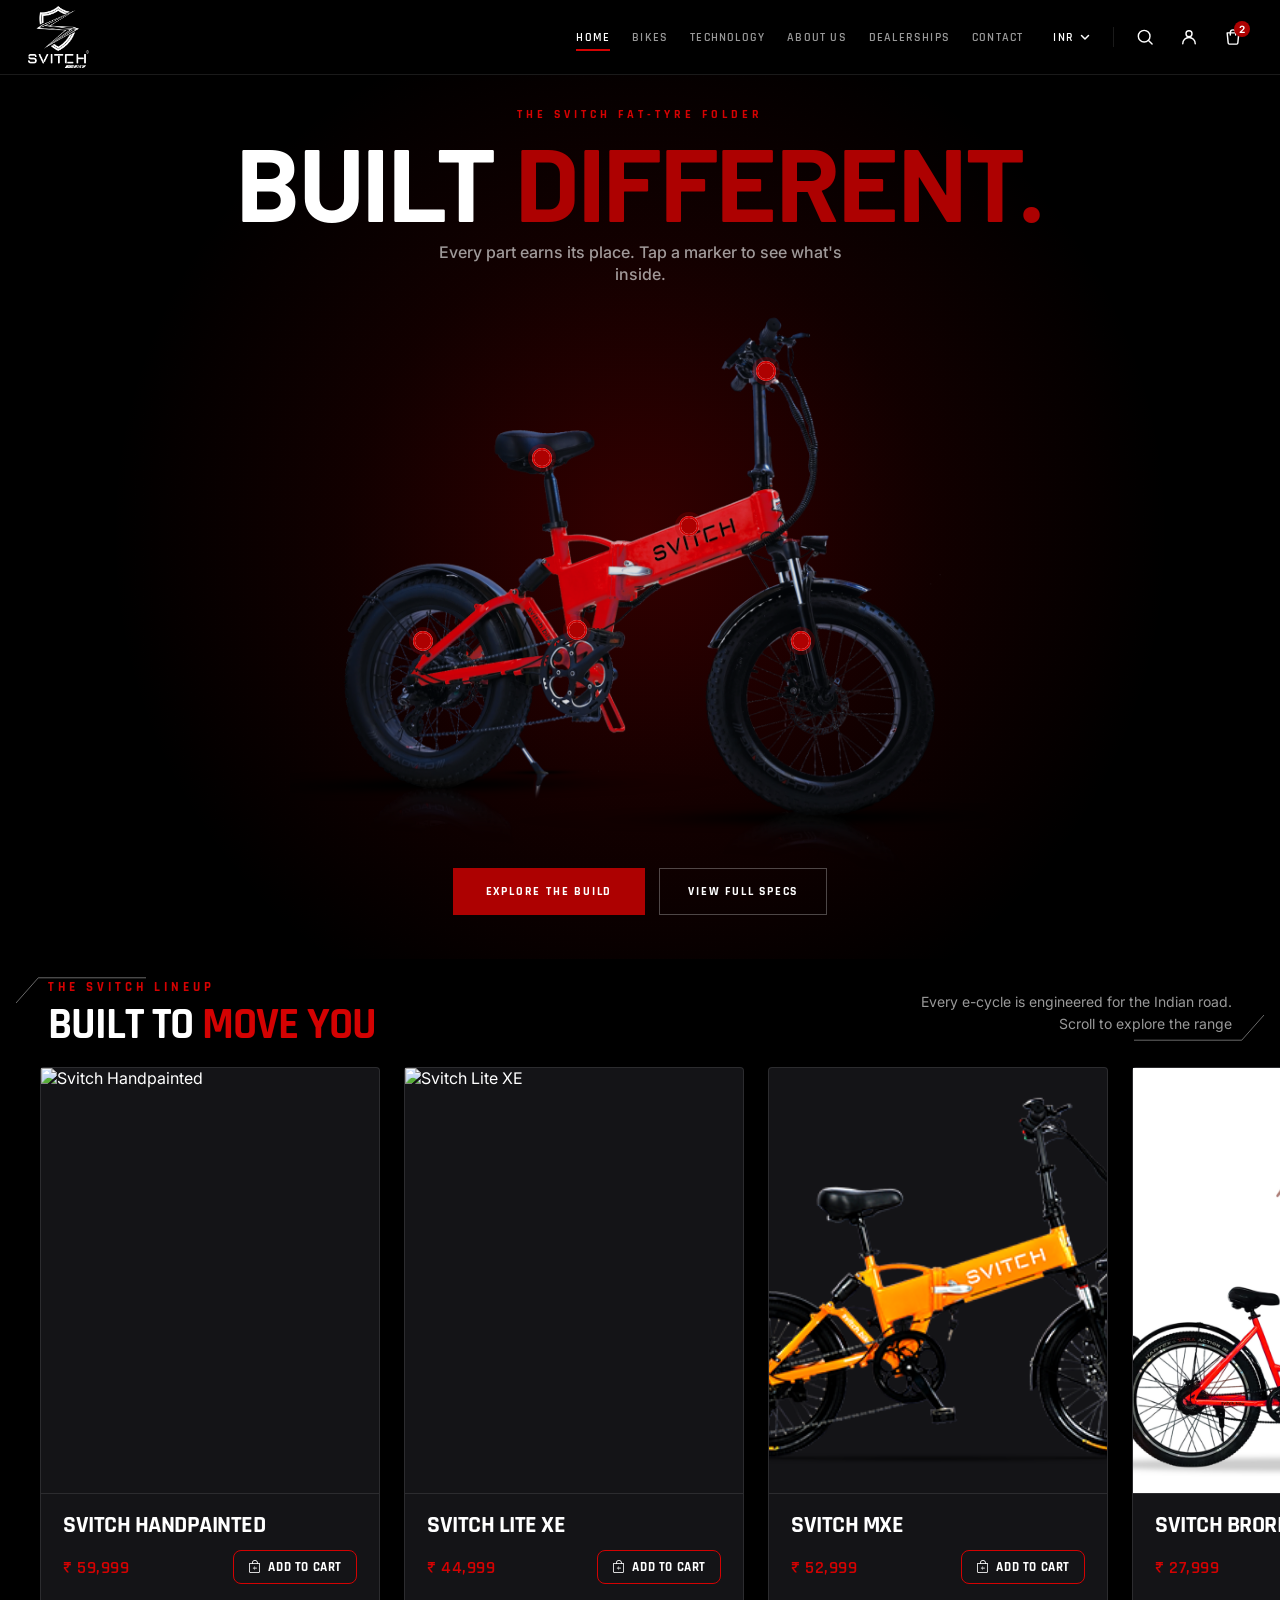
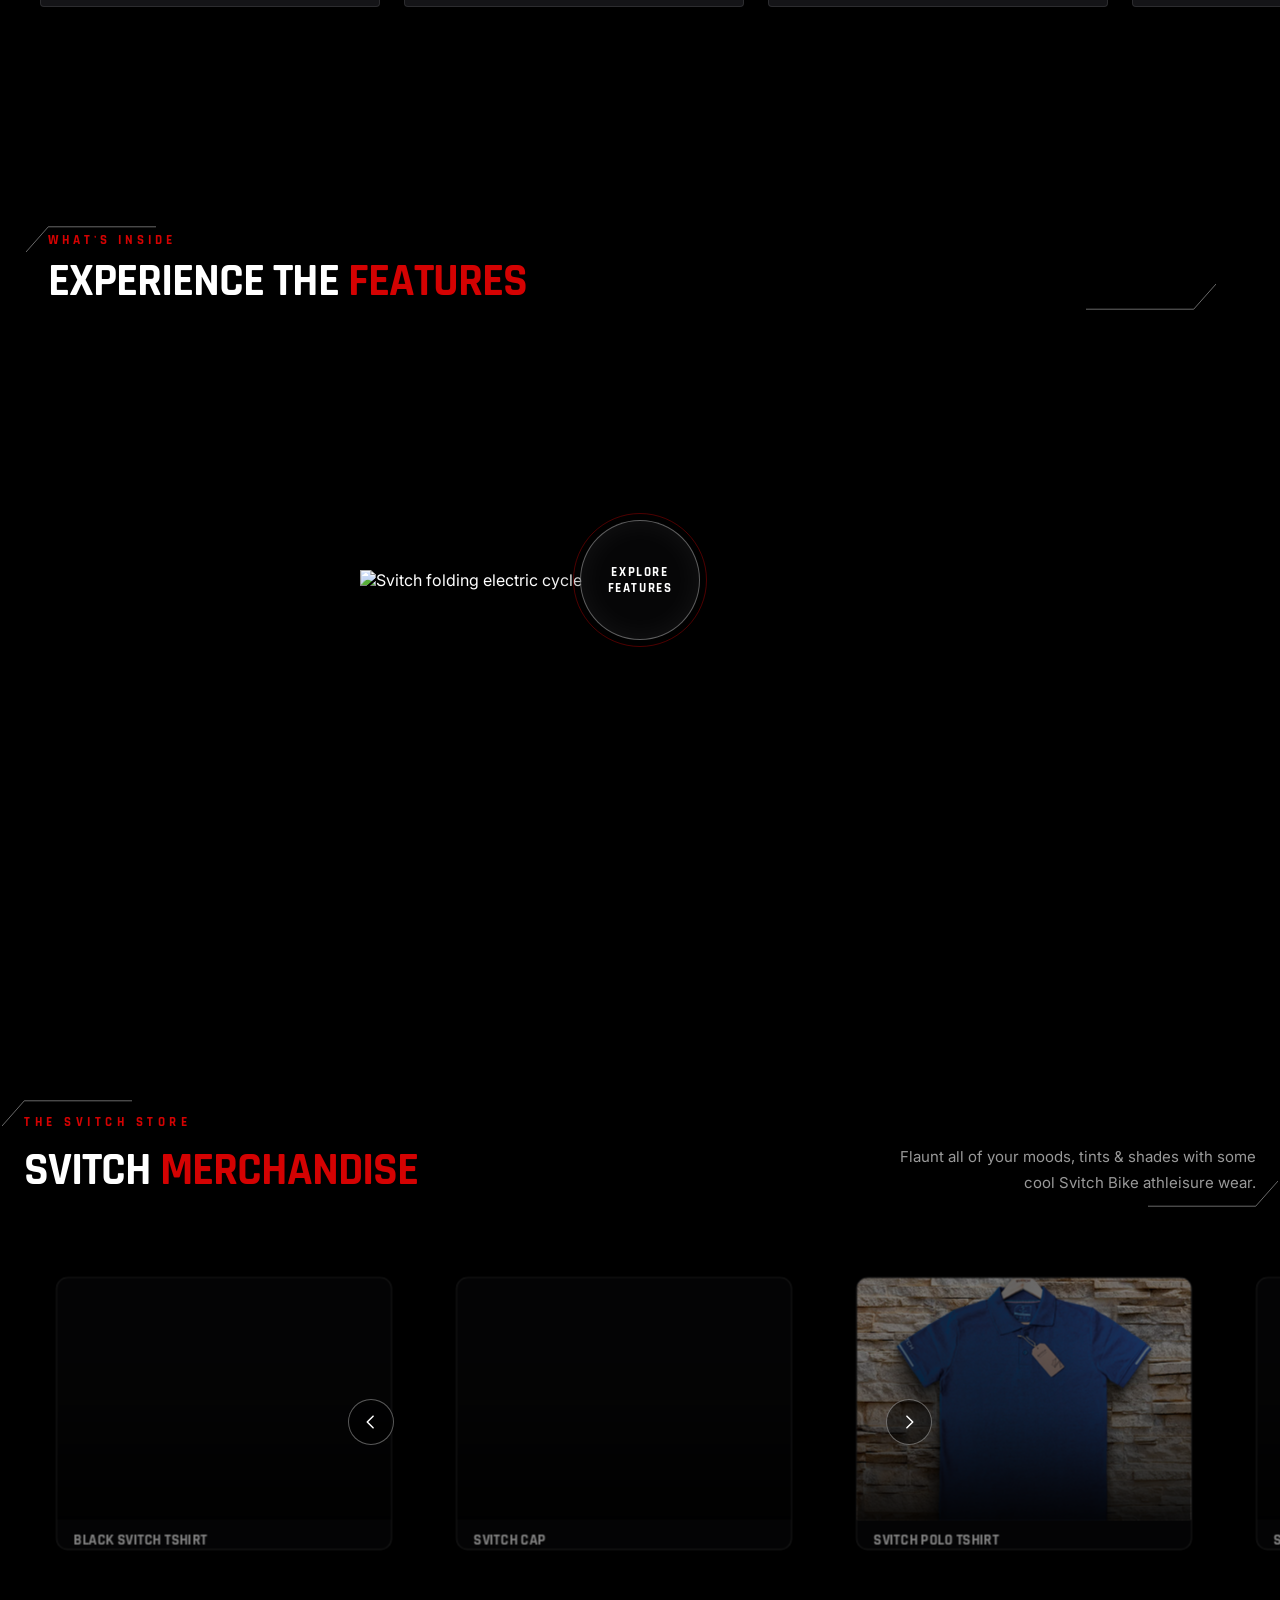
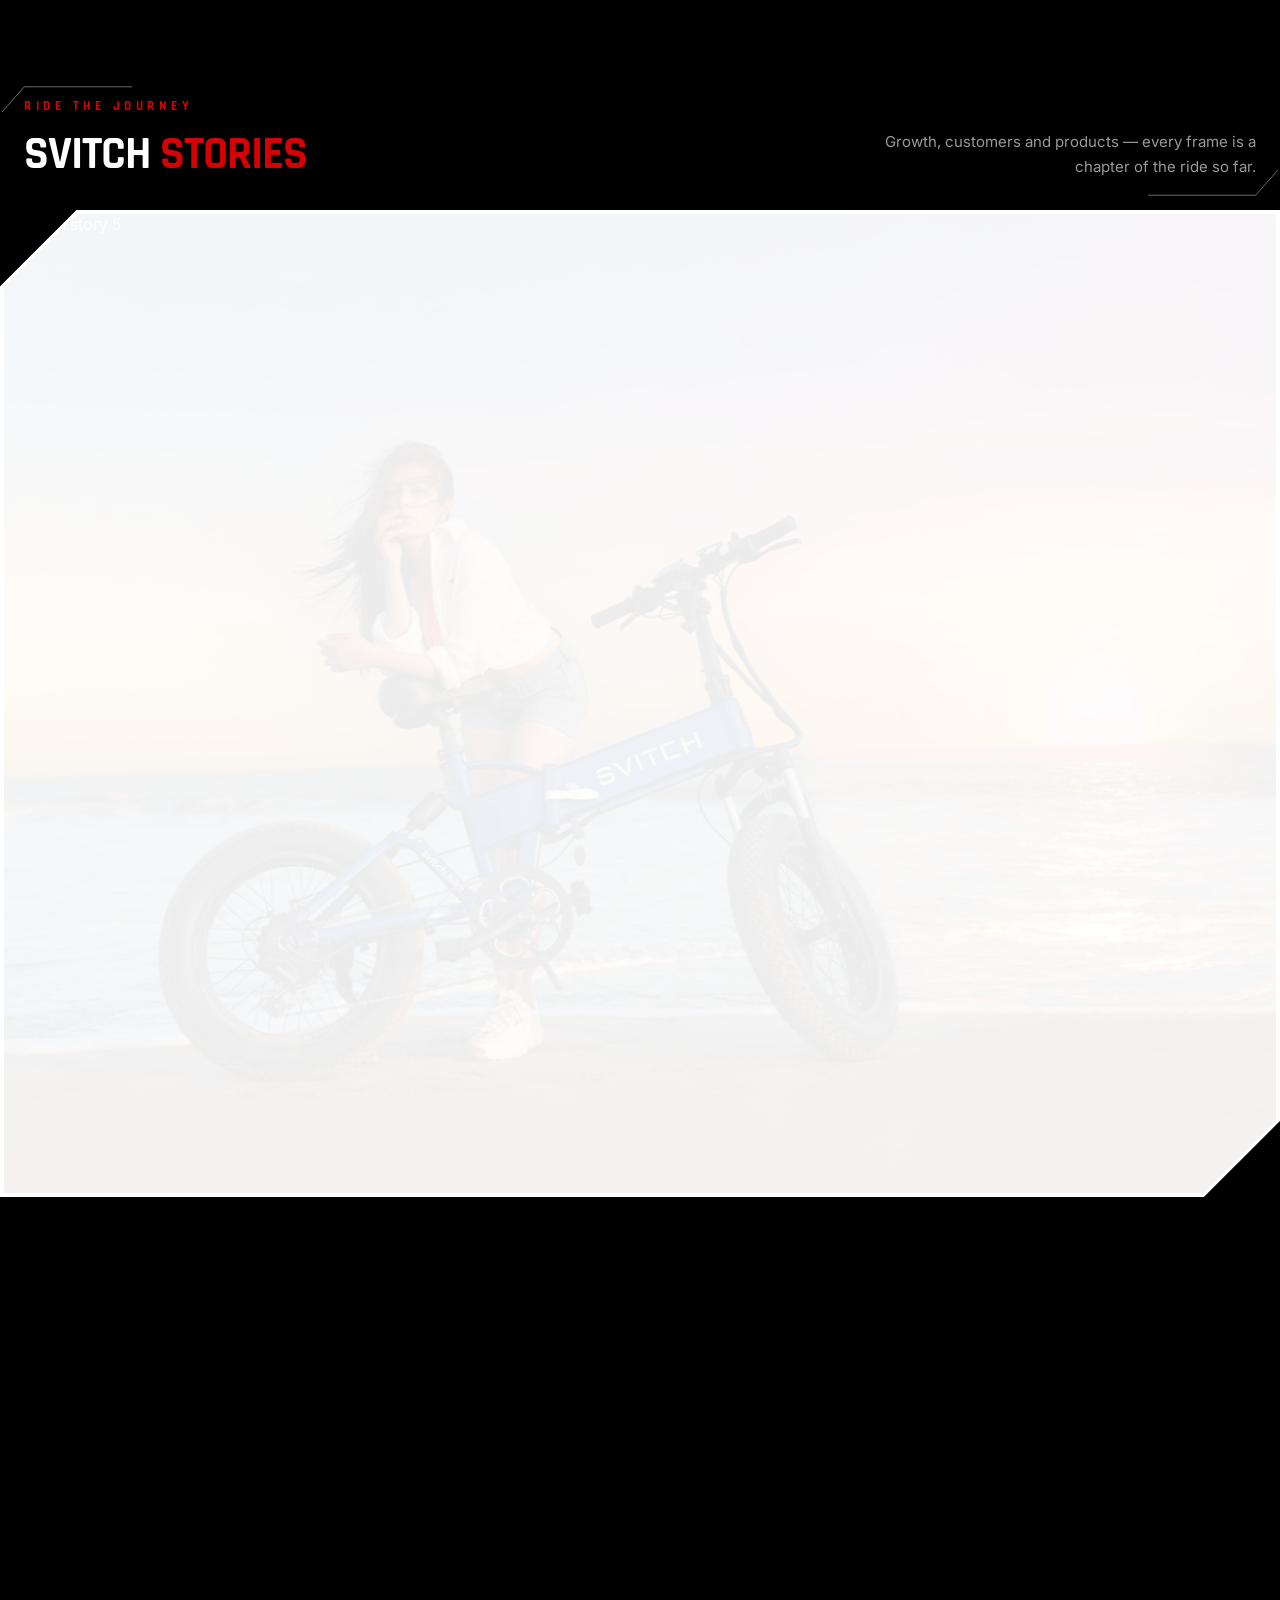
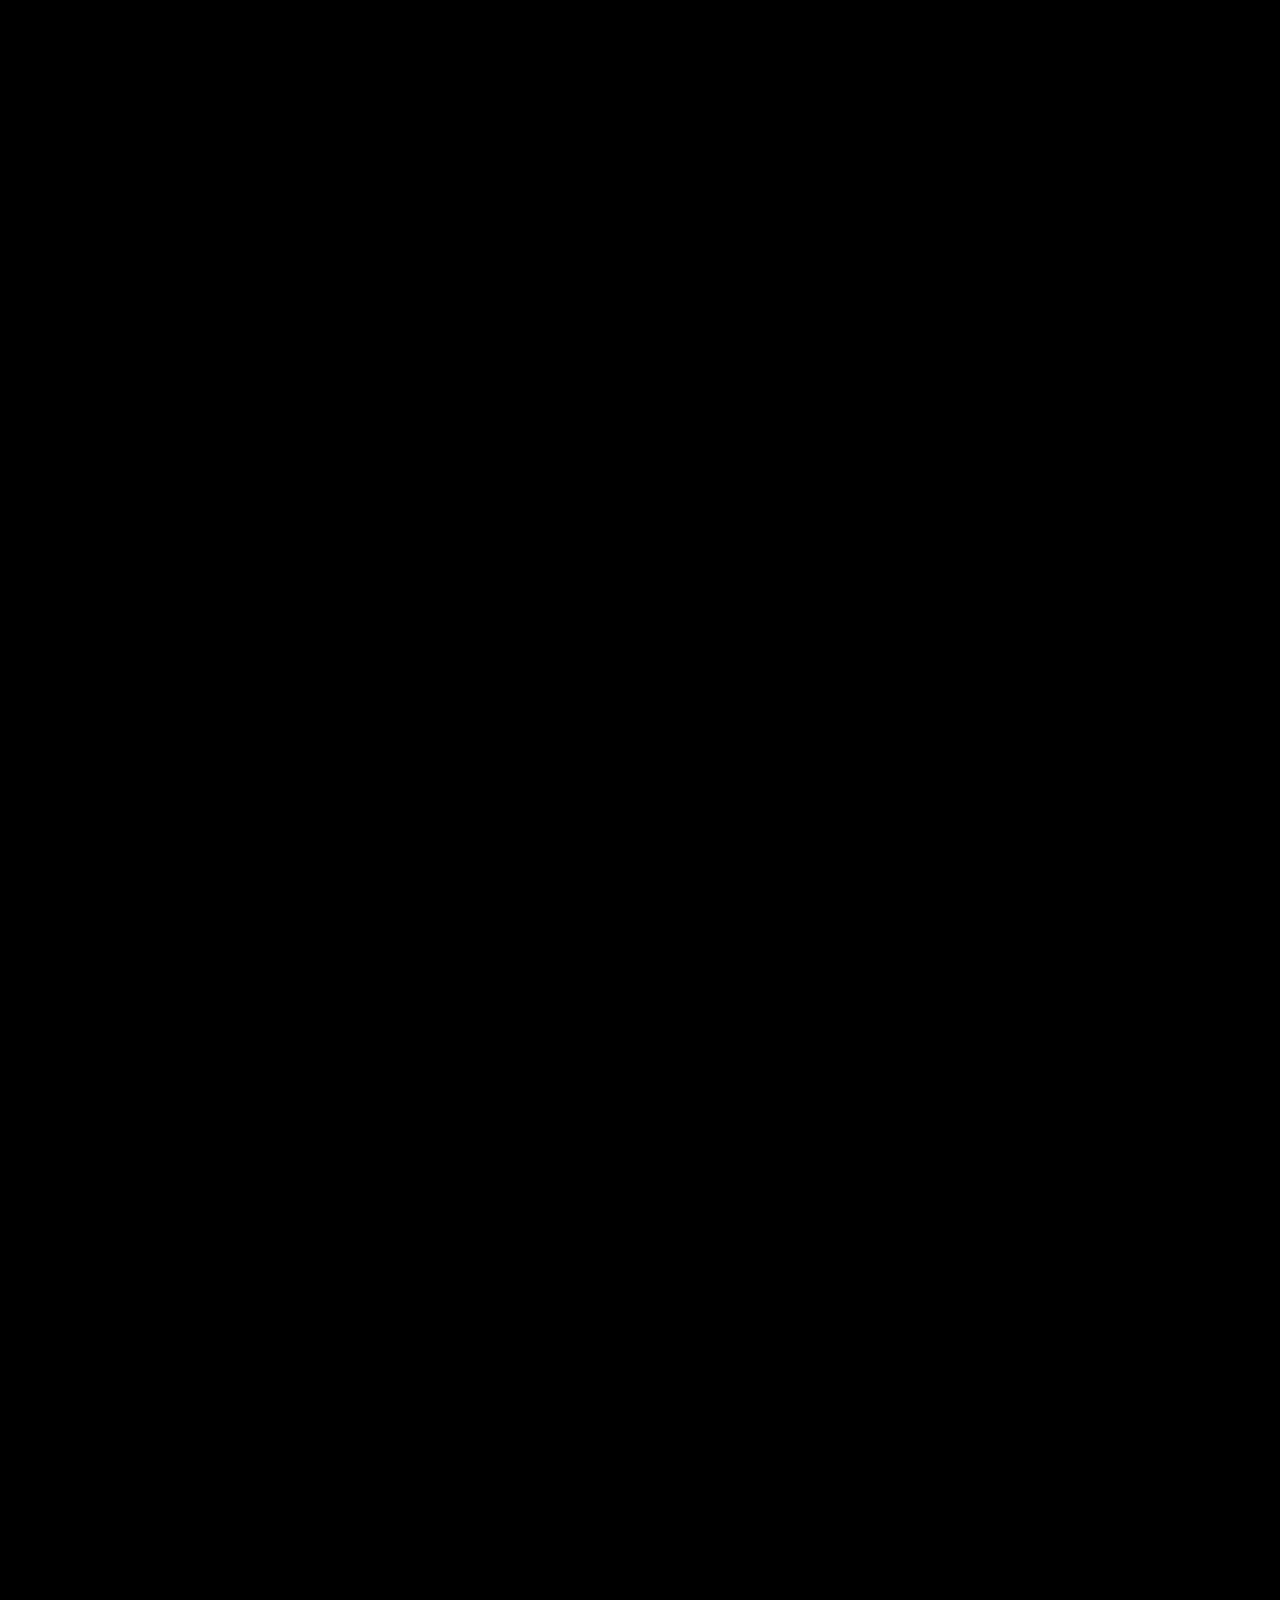
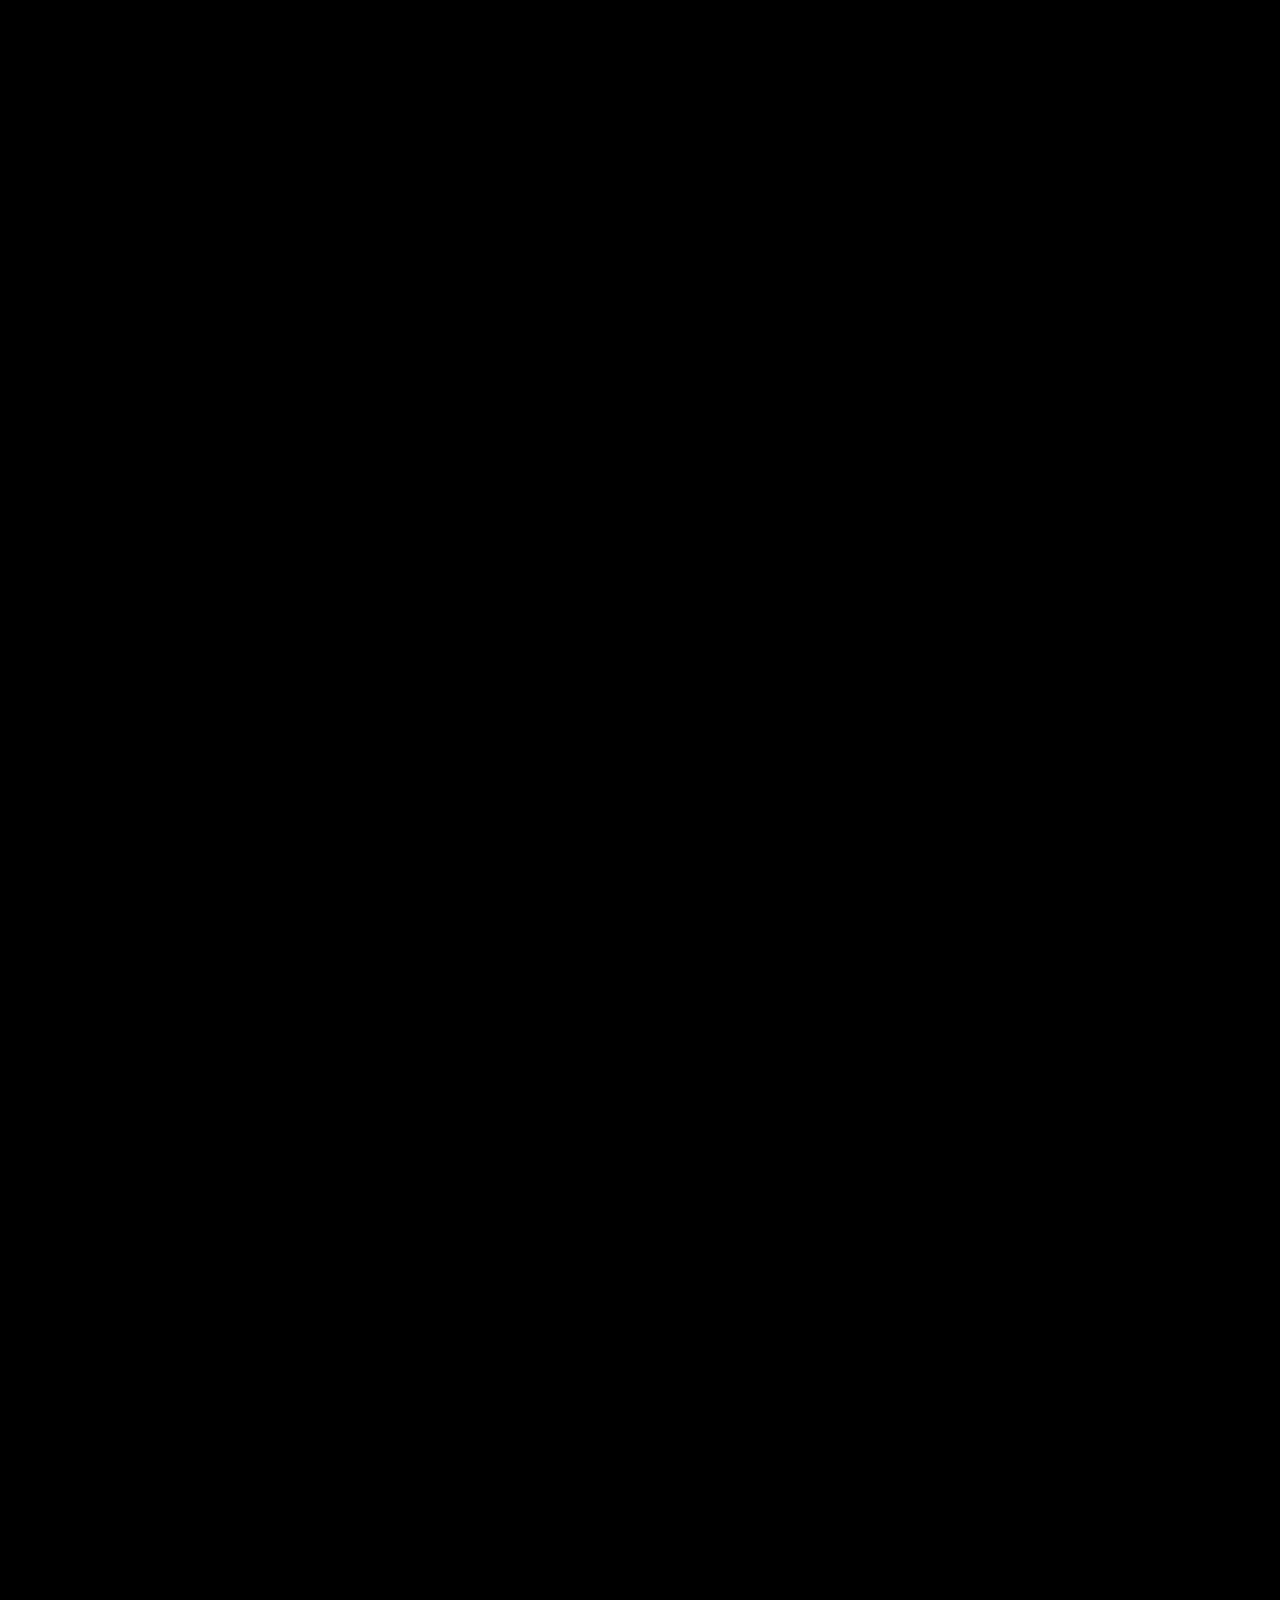
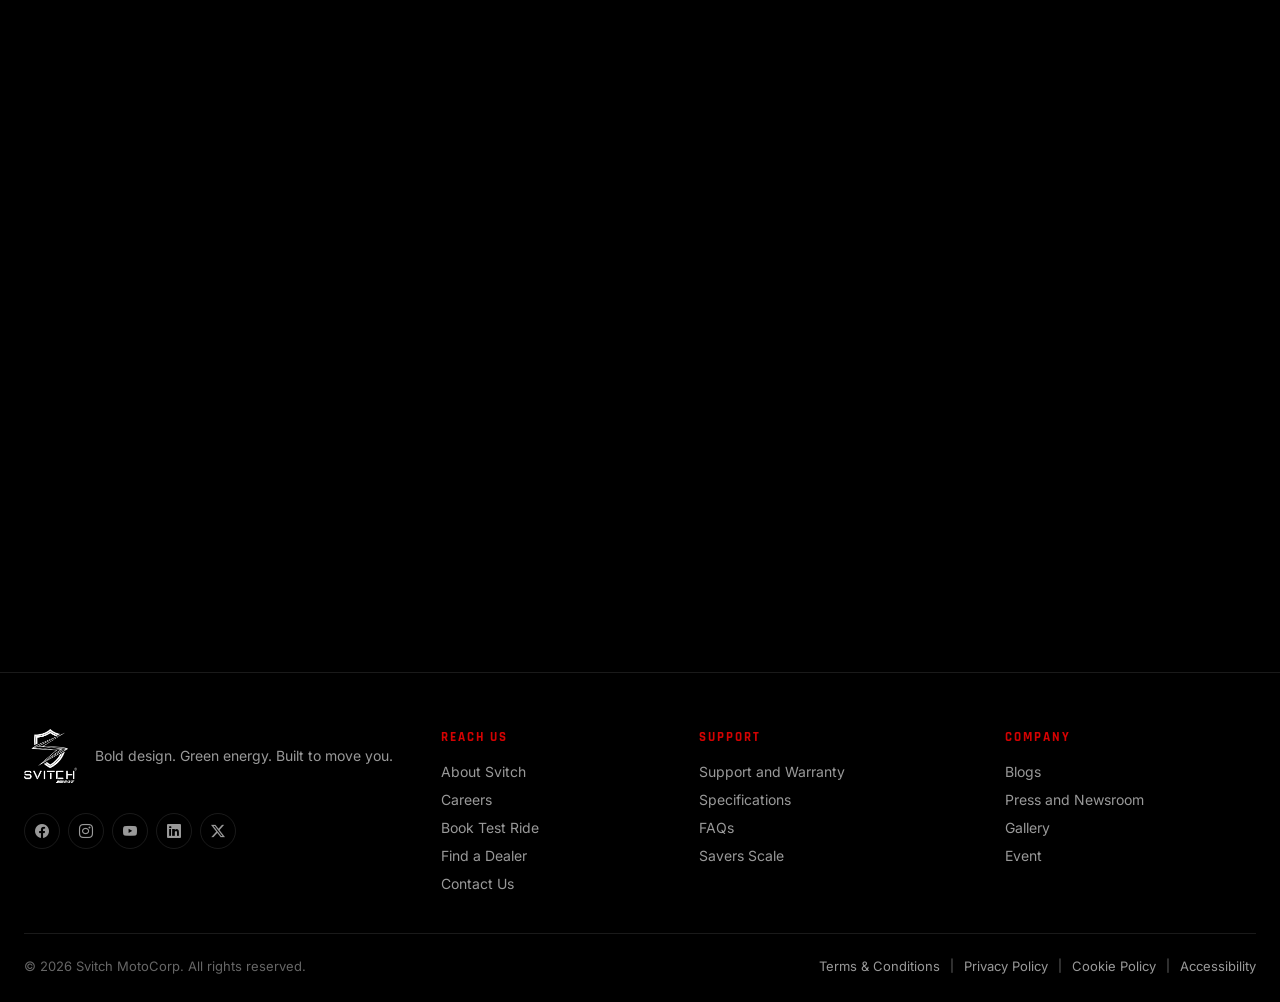
==== index.html @ 45720dd6 "first draft for svitchbike.com" ====
<!doctype html>
<html lang="en">
  <head>
    <meta charset="UTF-8" />
    <meta name="viewport" content="width=device-width, initial-scale=1.0" />
    <title>Svitch Bike — Electric Cycles Built To Move You</title>
    <meta
      name="description"
      content="Svitch electric bicycles — fat-tyre folding e-cycles engineered for the Indian road. Explore every component."
    />

    <link rel="preconnect" href="https://fonts.googleapis.com" />
    <link rel="preconnect" href="https://fonts.gstatic.com" crossorigin />
    <link
      href="https://fonts.googleapis.com/css2?family=Barlow:wght@500;600;700&family=Inter:wght@400;500;600&family=Rajdhani:wght@400;500;600;700&display=swap"
      rel="stylesheet"
    />

    <link rel="stylesheet" href="https://cdn.jsdelivr.net/npm/swiper@11/swiper-bundle.min.css" />
    <link rel="stylesheet" href="https://cdn.jsdelivr.net/npm/bootstrap-icons@1.13.1/font/bootstrap-icons.min.css" />
    <link rel="stylesheet" href="style.css" />
  </head>

  <body>
    <!-- --------- Header ---->
    <header class="site-header" id="siteHeader">
      <div class="header-inner">
        <!-- Left: Svitch logo -->
        <a href="#" class="header-logo" aria-label="Svitch Bike home">
          <img
            src="images/logos/Svitch%20Bike%20Logo%20white.png"
            alt="Svitch Bike"
            class="header-logo-img"
          />
        </a>

        <!-- Center-right: primary nav -->
        <nav class="header-nav" id="headerNav" aria-label="Primary">
          <a href="#hero" class="nav-link is-active">Home</a>
          <a href="#products" class="nav-link">Bikes</a>
          <a href="#technology" class="nav-link">Technology</a>
          <a href="#about" class="nav-link">About Us</a>
          <a href="#dealers" class="nav-link">Dealerships</a>
          <a href="#contact" class="nav-link">Contact</a>
        </nav>

        <!-- Right: utility cluster -->
        <div class="header-actions">
          <!-- Currency -->
          <div class="currency" id="currency">
            <button
              class="currency-btn"
              id="currencyBtn"
              aria-haspopup="listbox"
              aria-expanded="false"
            >
              <span id="currencyLabel">INR</span>
              <svg class="chev" viewBox="0 0 12 12" aria-hidden="true">
                <path
                  d="M2.5 4.5 6 8l3.5-3.5"
                  fill="none"
                  stroke="currentColor"
                  stroke-width="1.5"
                  stroke-linecap="round"
                  stroke-linejoin="round"
                />
              </svg>
            </button>
            <ul class="currency-menu" id="currencyMenu" role="listbox">
              <li><button role="option" data-cur="INR">INR &#8377;</button></li>
              <li><button role="option" data-cur="USD">USD $</button></li>
              <li><button role="option" data-cur="EUR">EUR &#8364;</button></li>
              <li><button role="option" data-cur="AED">AED &#1583;.&#1573;</button></li>
            </ul>
          </div>

          <span class="actions-divider" aria-hidden="true"></span>

          <!-- Search -->
          <button class="icon-btn search-btn" aria-label="Search">
            <svg viewBox="0 0 24 24" aria-hidden="true">
              <circle
                cx="11"
                cy="11"
                r="7"
                fill="none"
                stroke="currentColor"
                stroke-width="1.7"
              />
              <path
                d="m16.5 16.5 4 4"
                stroke="currentColor"
                stroke-width="1.7"
                stroke-linecap="round"
              />
            </svg>
          </button>

          <!-- Account -->
          <button class="icon-btn" aria-label="Account">
            <svg viewBox="0 0 24 24" aria-hidden="true">
              <circle
                cx="12"
                cy="8"
                r="3.6"
                fill="none"
                stroke="currentColor"
                stroke-width="1.7"
              />
              <path
                d="M4.5 20a7.5 7.5 0 0 1 15 0"
                fill="none"
                stroke="currentColor"
                stroke-width="1.7"
                stroke-linecap="round"
              />
            </svg>
          </button>

          <!-- Cart -->
          <button class="icon-btn cart-btn" aria-label="Cart, 2 items">
            <svg viewBox="0 0 24 24" aria-hidden="true">
              <path
                d="M5 7h14l-1.2 12.1a1.5 1.5 0 0 1-1.5 1.4H7.7a1.5 1.5 0 0 1-1.5-1.4z"
                fill="none"
                stroke="currentColor"
                stroke-width="1.7"
                stroke-linejoin="round"
              />
              <path
                d="M8.8 9.5V6.6a3.2 3.2 0 0 1 6.4 0v2.9"
                fill="none"
                stroke="currentColor"
                stroke-width="1.7"
                stroke-linecap="round"
              />
            </svg>
            <span class="cart-badge">2</span>
          </button>

          <!-- Hamburger -->
          <button
            class="menu-toggle"
            id="menuToggle"
            aria-label="Toggle navigation menu"
            aria-expanded="false"
            aria-controls="headerNav"
          >
            <span class="bar"></span>
            <span class="bar"></span>
            <span class="bar"></span>
          </button>
        </div>
      </div>
    </header>

    <div class="menu-backdrop" id="menuBackdrop" hidden></div>

    <!------------------ HERO —----------------->
    <section class="hero" id="hero">
      <!-- Ambient red glow behind the bike -->
      <div class="hero-glow" aria-hidden="true"></div>

      <div class="hero-head">
        <p class="hero-eyebrow">The Svitch Fat-Tyre Folder</p>
        <h1 class="hero-title">
          Built <span class="accent">Different.</span>
        </h1>
        <p class="hero-sub">
          Every part earns its place. Tap a marker to see what's inside.
        </p>
      </div>

      <!-- Stage: bike + hotspot layer share one box, so hotspot % coords
           stay welded to the bike at every screen size -->
      <div class="bike-stage" id="bikeStage">
        <img
          src="images/Red%20View.png"
          alt="Svitch electric fat-tyre folding bicycle"
          class="bike-img"
          id="bikeImg"
        />
        <!-- Hotspots are injected here from the COMPONENTS array in script.js -->
        <div class="hotspot-layer" id="hotspotLayer"></div>
      </div>

      <div class="hero-foot">
        <a href="#products" class="btn-primary btn-lg">Explore The Build</a>
        <a href="#specs" class="btn-ghost">View Full Specs</a>
      </div>
    </section>

    <!-- SECTION 2 — PRODUCTS CAROUSEL -->
    <section class="products" id="products" aria-label="Svitch product lineup">
      <div class="products-pin" id="productsPin">
        <div class="products-sticky">
        <!-- Heading — corner-frame big heading -->
        <div class="products-head heading-frame">
          <svg class="cf-mark cf-mark--tl" viewBox="0 0 140 40" preserveAspectRatio="none" aria-hidden="true">
            <polyline points="0,40 24,12 140,12" fill="none" stroke="rgba(255,255,255,0.45)" stroke-width="1" />
          </svg>
          <div class="products-head-inner">
            <div class="heading-copy">
              <p class="eyebrow">The Svitch Lineup</p>
              <h2 class="heading-title">Built To <span class="accent">Move You</span></h2>
            </div>
            <p class="heading-desc">
              Every e-cycle is engineered for the Indian road. Scroll to explore
              the range
            </p>
          </div>
          <svg class="cf-mark cf-mark--br" viewBox="0 0 140 40" preserveAspectRatio="none" aria-hidden="true">
            <polyline points="140,0 116,28 0,28" fill="none" stroke="rgba(255,255,255,0.45)" stroke-width="1" />
          </svg>
        </div>

        <div class="products-viewport">
          <div class="products-track" id="productsTrack">
            <article class="pcard">
              <div class="pcard-media">
                <img src="images/products/handpainted/Gujarat copy.png" alt="Svitch Handpainted" />
              </div>
              <div class="pcard-body">
                <h3 class="pcard-name">Svitch Handpainted</h3>
                <div class="pcard-price-row">
                  <p class="pcard-price">₹ 59,999</p>
                  <button class="add-to-cart" type="button" aria-label="Add Svitch Handpainted to cart"><i class="bi bi-bag-plus"></i> Add to Cart</button>
                </div>
              </div>
            </article>

            <article class="pcard">
              <div class="pcard-media">
                <img src="images/products/lite xe/Lite XE Blue.png" alt="Svitch Lite XE" />
              </div>
              <div class="pcard-body">
                <h3 class="pcard-name">Svitch Lite XE</h3>
                <div class="pcard-price-row">
                  <p class="pcard-price">₹ 44,999</p>
                  <button class="add-to-cart" type="button" aria-label="Add Svitch Lite XE   to cart"><i class="bi bi-bag-plus"></i> Add to Cart</button>
                </div>
              </div>
            </article>

            <article class="pcard">
              <div class="pcard-media">
                <img src="images/products/Mxe/MXE orange.png" alt="Svitch MXE" />
              </div>
              <div class="pcard-body">
                <h3 class="pcard-name">Svitch MXE</h3>
                <div class="pcard-price-row">
                  <p class="pcard-price">₹ 52,999</p>
                  <button class="add-to-cart" type="button" aria-label="Add Svitch MXE to cart"><i class="bi bi-bag-plus"></i> Add to Cart</button>
                </div>
              </div>
            </article>

            <article class="pcard">
              <div class="pcard-media">
                <img src="images/products/Brorix_07 - Red.jpg" alt="Svitch Brorix 7" />
              </div>
              <div class="pcard-body">
                <h3 class="pcard-name">Svitch Brorix 7</h3>
                <div class="pcard-price-row">
                  <p class="pcard-price">₹ 27,999</p>
                  <button class="add-to-cart" type="button" aria-label="Add Svitch Brorix 7 to cart"><i class="bi bi-bag-plus"></i> Add to Cart</button>
                </div>
              </div>
            </article>

               <article class="pcard">
              <div class="pcard-media">
                <img src="images/products/Elegon 7 main - Brown.jpg" alt="Svitch Elegon 7" />
              </div>
              <div class="pcard-body">
                <h3 class="pcard-name">Svitch Elegon 7</h3>
                <div class="pcard-price-row">
                  <p class="pcard-price">₹ 30,999</p>
                  <button class="add-to-cart" type="button" aria-label="Add Svitch Elegon 7 to cart"><i class="bi bi-bag-plus"></i> Add to Cart</button>
                </div>
              </div>
            </article>

               <article class="pcard">
              <div class="pcard-media">
                <img src="images/products/Velono 8 main - Neon Green.jpg" alt="Svitch Velona" />
              </div>
              <div class="pcard-body">
                <h3 class="pcard-name">Svitch Velona</h3>
                <div class="pcard-price-row">
                  <p class="pcard-price">₹ 29,999</p>
                  <button class="add-to-cart" type="button" aria-label="Add Svitch Velona to cart"><i class="bi bi-bag-plus"></i> Add to Cart</button>
                </div>
              </div>
            </article>

             <article class="pcard">
              <div class="pcard-media">
                <img src="images/Battery.png" alt="Svitch Power Pack" />
              </div>
              <div class="pcard-body">
                <h3 class="pcard-name">Svitch Power Pack</h3>
                <div class="pcard-price-row">
                  <p class="pcard-price">₹ 24,999</p>
                  <button class="add-to-cart" type="button" aria-label="Add Svitch Power Pack to cart"><i class="bi bi-bag-plus"></i> Add to Cart</button>
                </div>
              </div>
            </article>
             <article class="pcard">
              <div class="pcard-media">
                <img src="images/DishBreak.png" alt="Svitch Power Pack" />
              </div>
              <div class="pcard-body">
                <h3 class="pcard-name">Svitch Disk Break</h3>
                <div class="pcard-price-row">
                  <p class="pcard-price">₹ 15,000</p>
                  <button class="add-to-cart" type="button" aria-label="Add Svitch Disk Break to cart"><i class="bi bi-bag-plus"></i> Add to Cart</button>
                </div>
              </div>
            </article>
             <article class="pcard">
              <div class="pcard-media">
                <img src="images/XE + Display .png" alt="Svitch Display" />
              </div>
              <div class="pcard-body">
                <h3 class="pcard-name">Svitch Display</h3>
                <div class="pcard-price-row">
                  <p class="pcard-price">₹ 20,999</p>
                  <button class="add-to-cart" type="button" aria-label="Add Svitch Display to cart"><i class="bi bi-bag-plus"></i> Add to Cart</button>
                </div>
              </div>
            </article>
             <article class="pcard">
              <div class="pcard-media">
                <img src="images/Svitch XE Motor.png" alt="Svitch Power Pack" />
              </div>
              <div class="pcard-body">
                <h3 class="pcard-name">Svitch Motor</h3>
                <div class="pcard-price-row">
                  <p class="pcard-price">₹ 18,999</p>
                  <button class="add-to-cart" type="button" aria-label="Add Svitch Motor to cart"><i class="bi bi-bag-plus"></i> Add to Cart</button>
                </div>
              </div>
            </article>
          </div>
        </div>
      </div>
      </div>
    </section>

    <!-- SECTION 3 — FEATURES (bike + explore toggle → feature grid) -->
    <section class="features" id="technology" aria-label="Svitch advanced features">
      <div class="features-inner">
        <!-- Heading — corner-frame style, matches the products heading -->
        <div class="features-head heading-frame">
          <svg class="cf-mark cf-mark--tl" viewBox="0 0 140 40" preserveAspectRatio="none" aria-hidden="true">
            <polyline points="0,40 24,12 140,12" fill="none" stroke="rgba(255,255,255,0.45)" stroke-width="1" />
          </svg>
          <div class="heading-copy">
            <p class="eyebrow">What's Inside</p>
            <h2 class="heading-title">Experience the <span class="accent">Features</span></h2>
          </div>
          <svg class="cf-mark cf-mark--br" viewBox="0 0 140 40" preserveAspectRatio="none" aria-hidden="true">
            <polyline points="140,0 116,28 0,28" fill="none" stroke="rgba(255,255,255,0.45)" stroke-width="1" />
          </svg>
        </div>

        <!-- Stage + grid share one box: grid appears where the bike was -->
        <div class="features-body" id="featuresBody">
          <!-- Stage: centered bike + glassy explore button -->
          <div class="features-stage" id="featuresStage">
            <img
              src="images/XE%20foldable%20Cutting.png"
              alt="Svitch folding electric cycle"
              class="features-bike"
            />
            <button class="feature-toggle" id="featuresToggle" type="button" aria-expanded="false">
              <span class="ft-ring" aria-hidden="true"></span>
              <span class="ft-label">Explore Features</span>
            </button>
          </div>

          <!-- Grid: replaces the bike once explored -->
          <div class="features-grid" id="featuresGrid" aria-hidden="true">
            <article class="feature-card">
              <div class="feature-card-media"><img src="images/Suspension%20Seat.png" alt="Suspension Seat" /></div>
              <h3 class="feature-card-name">Suspension Seat</h3>
              <p class="feature-card-desc">Shock-absorbing saddle post for a smooth, cushioned ride.</p>
            </article>
            <article class="feature-card">
              <div class="feature-card-media"><img src="images/LITE%20XE%20Display.png" alt="XE Smart Display" /></div>
              <h3 class="feature-card-name">XE Smart Display</h3>
              <p class="feature-card-desc">Speed, range and assist level at a glance.</p>
            </article>
            <article class="feature-card">
              <div class="feature-card-media"><img src="images/Battery.png" alt="Lithium Battery" /></div>
              <h3 class="feature-card-name">Lithium Battery</h3>
              <p class="feature-card-desc">Removable, key-locked pack — charge it anywhere.</p>
            </article>
            <article class="feature-card">
              <div class="feature-card-media"><img src="images/Svitch%20XE%20Motor.png" alt="XE Hub Motor" /></div>
              <h3 class="feature-card-name">XE Hub Motor</h3>
              <p class="feature-card-desc">Rear hub drive delivering smooth, confident power.</p>
            </article>
            <article class="feature-card">
              <div class="feature-card-media"><img src="images/Padel%20Assist%20png.png" alt="Pedal Assist" /></div>
              <h3 class="feature-card-name">Pedal Assist</h3>
              <p class="feature-card-desc">Multi-level cadence sensing tuned to your ride.</p>
            </article>
            <article class="feature-card">
              <div class="feature-card-media"><img src="images/DishBreak.png" alt="Disc Brakes" /></div>
              <h3 class="feature-card-name">Disc Brakes</h3>
              <p class="feature-card-desc">Dual-disc braking for reliable stopping power.</p>
            </article>
            <button class="features-close" id="featuresClose" type="button">← Back to the bike</button>
          </div>
        </div>
      </div>
    </section>

    <!-- SECTION 4 — SVITCH MERCHANDISE --->
    <section class="merch" id="merch" aria-label="Svitch merchandise">
      <div class="container">
        <!-- Heading — corner-frame, title left + desc right (matches Section 2) -->
        <div class="merch-head heading-frame">
          <svg class="cf-mark cf-mark--tl" viewBox="0 0 140 40" preserveAspectRatio="none" aria-hidden="true">
            <polyline points="0,40 24,12 140,12" fill="none" stroke="rgba(255,255,255,0.45)" stroke-width="1" />
          </svg>
          <div class="merch-head-inner">
            <div class="heading-copy">
              <p class="eyebrow">The Svitch Store</p>
              <h2 class="heading-title">Svitch <span class="accent">Merchandise</span></h2>
            </div>
            <p class="heading-desc">
              Flaunt all of your moods, tints &amp; shades with some cool
              Svitch Bike athleisure wear.
            </p>
          </div>
          <svg class="cf-mark cf-mark--br" viewBox="0 0 140 40" preserveAspectRatio="none" aria-hidden="true">
            <polyline points="140,0 116,28 0,28" fill="none" stroke="rgba(255,255,255,0.45)" stroke-width="1" />
          </svg>
        </div>
        <div class="merch-carousel-wrap">
          <div class="swiper merch-swiper" id="merchCarousel">
            <div class="swiper-wrapper">
              <div class="swiper-slide merch-card" data-name="Svitch TShirt Tee" data-price="₹ 1,299">
                <div class="merch-card-media" style="background-image:url('images/Merchendies/Black\ T-shirt\ 01.jpg')"></div>
                <div class="merch-card-titlebar">
                  <h3 class="merch-card-name">Black Svitch TShirt</h3>
                </div>
                <div class="merch-card-below">
                  <p class="merch-card-price">₹ 1,299</p>
                  <button class="add-to-cart" type="button" aria-label="Add Svitch TShirt to cart"><i class="bi bi-bag-plus"></i> Add to Cart</button>
                </div>
              </div>
              <div class="swiper-slide merch-card" data-name="Svitch Cap" data-price="₹ 799">
                <div class="merch-card-media" style="background-image:url('images/Merchendies/svitch\ caps.jpg')"></div>
                <div class="merch-card-titlebar">
                  <h3 class="merch-card-name">Svitch Cap</h3>
                </div>
                <div class="merch-card-below">
                  <p class="merch-card-price">₹ 799</p>
                  <button class="add-to-cart" type="button" aria-label="Add Svitch Cap to cart"><i class="bi bi-bag-plus"></i> Add to Cart</button>
                </div>
              </div>
              <div class="swiper-slide merch-card" data-name="Svitch Polo TShirt" data-price="₹ 2,499">
                <div class="merch-card-media" style="background-image:url('images/Merchendies/Blue\ polo.jpg')"></div>
                <div class="merch-card-titlebar">
                  <h3 class="merch-card-name">Svitch Polo TShirt</h3>
                </div>
                <div class="merch-card-below">
                  <p class="merch-card-price">₹ 1,299</p>
                  <button class="add-to-cart" type="button" aria-label="Add Svitch Polo TShirt to cart"><i class="bi bi-bag-plus"></i> Add to Cart</button>
                </div>
              </div>
              <div class="swiper-slide merch-card" data-name="Svitch Tank" data-price="₹ 599">
                <div class="merch-card-media" style="background-image:url('images/Merchendies/Girl\ Tank.jpg')"></div>
                <div class="merch-card-titlebar">
                  <h3 class="merch-card-name">Svitch Tank for Girls</h3>
                </div>
                <div class="merch-card-below">
                  <p class="merch-card-price">₹ 899</p>
                  <button class="add-to-cart" type="button" aria-label="Add Svitch Tank to cart"><i class="bi bi-bag-plus"></i> Add to Cart</button>
                </div>
              </div>
              <div class="swiper-slide merch-card" data-name="Svitch Hoodie" data-price="₹ 3,499">
                <div class="merch-card-media" style="background-image:url('images/Merchendies/Girls\ Hoodie\ 01.jpg')"></div>
                <div class="merch-card-titlebar">
                  <h3 class="merch-card-name">Svitch Hoodie for Girls</h3>
                </div>
                <div class="merch-card-below">
                  <p class="merch-card-price">₹ 1,199</p>
                  <button class="add-to-cart" type="button" aria-label="Add Svitch Hoodie to cart"><i class="bi bi-bag-plus"></i> Add to Cart</button>
                </div>
              </div>
              <div class="swiper-slide merch-card" data-name="Svitch Crew" data-price="₹ 1,899">
                <div class="merch-card-media" style="background-image:url('images/Merchendies/svitch\ tshirts.JPG')"></div>
                <div class="merch-card-titlebar">
                  <h3 class="merch-card-name">Svitch Tshirts</h3>
                </div>
                <div class="merch-card-below">
                  <p class="merch-card-price">₹ 1,899</p>
                  <button class="add-to-cart" type="button" aria-label="Add Svitch Crew to cart"><i class="bi bi-bag-plus"></i> Add to Cart</button>
                </div>
              </div>
            </div>
          </div>
          <button class="merch-arrow merch-prev" type="button" aria-label="Previous">
            <svg viewBox="0 0 24 24" aria-hidden="true"><path d="m14.5 5-7 7 7 7" fill="none" stroke="currentColor" stroke-width="1.8" stroke-linecap="round" stroke-linejoin="round"/></svg>
          </button>
          <button class="merch-arrow merch-next" type="button" aria-label="Next">
            <svg viewBox="0 0 24 24" aria-hidden="true"><path d="m9.5 5 7 7-7 7" fill="none" stroke="currentColor" stroke-width="1.8" stroke-linecap="round" stroke-linejoin="round"/></svg>
          </button>
        </div>
      </div>
    </section>

    <!-- SECTION 5 — SVITCH STORIES -->
    <section class="stories" id="stories" aria-label="Svitch stories gallery">
      <div class="stories-scroll" id="storiesScroll">
        <div class="stories-sticky">
          <div class="container">
            <div class="stories-head heading-frame">
              <svg class="cf-mark cf-mark--tl" viewBox="0 0 140 40" preserveAspectRatio="none" aria-hidden="true">
                <polyline points="0,40 24,12 140,12" fill="none" stroke="rgba(255,255,255,0.45)" stroke-width="1" />
              </svg>
              <div class="stories-head-inner">
                <div class="heading-copy">
                  <p class="eyebrow">Ride The Journey</p>
                  <h2 class="heading-title">Svitch <span class="accent">Stories</span></h2>
                </div>
                <p class="heading-desc">
                  Growth, customers and products — every frame is a chapter of the
                  ride so far.
                </p>
              </div>
              <svg class="cf-mark cf-mark--br" viewBox="0 0 140 40" preserveAspectRatio="none" aria-hidden="true">
                <polyline points="140,0 116,28 0,28" fill="none" stroke="rgba(255,255,255,0.45)" stroke-width="1" />
              </svg>
            </div>
          </div>
          <div class="stories-viewport">
            <div class="stories-card"><img src="./images/Stories/slide.jpg" alt="Svitch story 1" loading="lazy" /></div>
            <div class="stories-card"><img src="./images/Stories/slide1.jpg" alt="Svitch story 2" loading="lazy" /></div>
            <div class="stories-card"><img src="./images/Stories/slide2.jpeg" alt="Svitch story 3" loading="lazy" /></div>
            <div class="stories-card"><img src="./images/Stories/slide3.jpg" alt="Svitch story 4" loading="lazy" /></div>
            <div class="stories-card"><img src="./images/Stories/slide4.jpg" alt="Svitch story 5" loading="lazy" /></div>
            <!-- <div class="stories-card"><img src="./images/Stories/slide.jpg" alt="Svitch story 6" loading="lazy" /></div>
            <div class="stories-card"><img src="./images/Stories/slide.jpg" alt="Svitch story 7" loading="lazy" /></div>
            <div class="stories-card"><img src="./images/Stories/slide.jpg" alt="Svitch story 8" loading="lazy" /></div>
            <div class="stories-card"><img src="./images/Stories/slide.jpg" alt="Svitch story 9" loading="lazy" /></div>
            <div class="stories-card"><img src="./images/Stories/slide.jpg" alt="Svitch story 10" loading="lazy" /></div> -->
          </div>
        </div>
      </div>
    </section>

    <!-- FOOTER ---->
    <footer id="footer">
      <div class="container">
        <div class="footer-top">
          <div class="footer-brand">
            <div class="footer-brand-row">
              <a href="#hero" class="footer-logo-link"
                ><img
                  src="images/logos/Svitch%20Bike%20Logo%20white.png"
                  alt="Svitch Bike"
              /></a>
              <p class="footer-desc">
                Bold design. Green energy. Built to move you.
              </p>
            </div>
            <div class="footer-social">
              <a
                target="_blank"
                href="https://www.facebook.com/svitch.bike/"
                class="social-btn"
                aria-label="Facebook"
                ><i class="bi bi-facebook"></i
              ></a>
              <a
                target="_blank"
                href="https://www.instagram.com/svitch.bike/?hl=en"
                class="social-btn"
                aria-label="Instagram"
                ><i class="bi bi-instagram"></i
              ></a>
              <a
                target="_blank"
                href="https://www.youtube.com/@SVITCHBIKE"
                class="social-btn"
                aria-label="YouTube"
                ><i class="bi bi-youtube"></i
              ></a>
              <a
                target="_blank"
                href="https://www.linkedin.com/company/svitch-bike/"
                class="social-btn"
                aria-label="LinkedIn"
                ><i class="bi bi-linkedin"></i
              ></a>
              <a
                target="_blank"
                href="https://twitter.com/Svitchbikes"
                class="social-btn"
                aria-label="Twitter / X"
                ><i class="bi bi-twitter-x"></i
              ></a>
            </div>
          </div>

          <div class="footer-col">
            <h4 class="footer-col-title">Reach Us</h4>
            <ul class="footer-links">
              <li>
                <a href="https://csr762.com/company/about">About Svitch</a>
              </li>
              <li><a href="https://csr762.com/careers">Careers</a></li>
              <li>
                <a href="https://csr762.com/offers/book-test-ride"
                  >Book Test Ride</a
                >
              </li>
              <li>
                <a href="https://csr762.com/support/dealers">Find a Dealer</a>
              </li>
              <li>
                <a href="https://csr762.com/company/contact">Contact Us</a>
              </li>
            </ul>
          </div>

          <div class="footer-col">
            <h4 class="footer-col-title">Support</h4>
            <ul class="footer-links">
              <li>
                <a href="https://csr762.com/support/warranty"
                  >Support and Warranty</a
                >
              </li>
              <li>
                <a href="https://csr762.com/support/specifications"
                  >Specifications</a
                >
              </li>
              <li><a href="https://csr762.com/company/faq">FAQs</a></li>
              <li>
                <a href="https://csr762.com/support/savers-scale"
                  >Savers Scale</a
                >
              </li>
            </ul>
          </div>

          <div class="footer-col">
            <h4 class="footer-col-title">Company</h4>
            <ul class="footer-links">
              <li><a href="https://csr762.com/blog">Blogs</a></li>
              <li><a href="https://csr762.com/press">Press and Newsroom</a></li>
              <li><a href="https://csr762.com/company/gallery">Gallery</a></li>
              <li><a href="https://csr762.com/company/events">Event</a></li>
            </ul>
          </div>
        </div>

        <div class="footer-bottom">
          <span class="footer-copy" data-footer-year
            >&copy; 2026 Svitch MotoCorp. All rights reserved.</span
          >
          <div class="footer-legal">
            <a href="#">Terms &amp; Conditions</a>
            <span class="footer-legal-dot">|</span>
            <a href="#">Privacy Policy</a>
            <span class="footer-legal-dot">|</span>
            <a href="#">Cookie Policy</a>
            <span class="footer-legal-dot">|</span>
            <a href="#">Accessibility</a>
          </div>
        </div>
      </div>

      <button
        class="footer-to-top"
        type="button"
        aria-label="Back to top"
        data-scroll-top
      >
        <i class="bi bi-arrow-up"></i>
      </button>
    </footer>

    <!-- Merch zoom lightbox -->
    <div class="merch-zoom" id="merchZoom" aria-hidden="true">
      <button class="merch-zoom-close" id="merchZoomClose" type="button" aria-label="Close">×</button>
      <figure class="merch-zoom-figure">
        <img id="merchZoomImg" src="" alt="" />
        <figcaption>
          <h3 id="merchZoomName"></h3>
          <p id="merchZoomPrice"></p>
        </figcaption>
      </figure>
    </div>

    <script src="https://cdn.jsdelivr.net/npm/swiper@11/swiper-bundle.min.js"></script>
    <script src="https://cdnjs.cloudflare.com/ajax/libs/gsap/3.12.7/gsap.min.js"></script>
    <script src="https://cdnjs.cloudflare.com/ajax/libs/gsap/3.12.7/ScrollTrigger.min.js"></script>
    <script src="script.js"></script>
  </body>
</html>


<!-- Starting from top
- In Navbar/header i want Logo  -->
---- style.css ----
/* ============================================= */
/* SVITCH BIKE — NEW IDEAS                       */
/* Theme: black monolith bg / white text / red   */
/* accent. Fonts: Barlow (h1/display), Rajdhani  */
/* (h2 + labels), Inter (body).                  */
/* ============================================= */

:root {
    /* Brand */
    --red: #AD0101;
    --red-lit: #d40202;      /* hover / glow — AD0101 is dark, it needs a lift */
    --black: #000;
    --white: #fff;

    /* Dark-theme surfaces — layered greys, not pure black everywhere,
       so panels and cards separate from the page */
    --surface: #0b0b0d;
    --surface-2: #141417;
    --line: rgba(255, 255, 255, 0.1);
    --text-soft: rgba(255, 255, 255, 0.6);
    --text-dim: rgba(255, 255, 255, 0.4);

    /* Fonts — h1=Barlow, h2=Rajdhani, body=Inter */
    --font-display: "Barlow", "Century Gothic", Verdana, Arial, sans-serif;
    --font-heading: "Rajdhani", "Barlow", "Century Gothic", sans-serif;
    --font-body: "Inter", -apple-system, "Segoe UI", Arial, sans-serif;
    --font-label: "Rajdhani", "Century Gothic", "Barlow", sans-serif;

    /* Metrics */
    --announce-h: 34px;
    --header-h: 74px;
    --header-h-compact: 60px;
    --header-h-mobile: 58px;

    /* Shared vertical padding top AND bottom of every content section */
    --section-gap: 72px;

    --ease: cubic-bezier(0.22, 1, 0.36, 1);
}
@media (max-width: 767px) {
    :root { --section-gap: 44px; }
}

*,
*::before,
*::after {
    margin: 0;
    padding: 0;
    box-sizing: border-box;
}

html {
    scroll-behavior: smooth;
    scroll-padding-top: calc(var(--header-h) + 12px);
}

body {
    font-family: 'Rajdhani', sans-serif;
    color: var(--white);
    background: var(--black);
    -webkit-font-smoothing: antialiased;
    -moz-osx-font-smoothing: grayscale;
}

a { text-decoration: none; color: inherit; cursor: pointer; }
img { display: block; max-width: 100%; }
button { font-family: inherit; background: none; border: none; cursor: pointer; color: inherit; }

:focus-visible {
    outline: 2px solid var(--red-lit);
    outline-offset: 3px;
}

/* ============================================= */
/* ANNOUNCEMENT STRIP                            */
/* ============================================= */
.announce {
    display: flex;
    align-items: center;
    justify-content: center;
    height: var(--announce-h);
    background: var(--red);
    padding: 0 16px;
    overflow: hidden;
}

.announce-text {
    display: flex;
    align-items: center;
    gap: 14px;
    color: var(--white);
    font-size: 12px;
    font-weight: 600;
    letter-spacing: 1.4px;
    text-transform: uppercase;
    white-space: nowrap;
}

.announce-dot {
    width: 4px;
    height: 4px;
    border-radius: 50%;
    background: rgba(255, 255, 255, 0.55);
    flex-shrink: 0;
}

/* ============================================= */
/* HEADER                                        */
/* ============================================= */
.site-header {
    position: sticky;
    top: 0;
    z-index: 1000;
    width: 100%;
    background: var(--black);
    border-bottom: 1px solid var(--line);
    transition: background 0.35s var(--ease), backdrop-filter 0.35s var(--ease);
}

/* Once scrolled, the bar goes translucent + blurs whatever passes beneath.
   Reads as glass over the black page rather than a flat slab. */
.site-header.is-scrolled {
    background: rgba(8, 8, 10, 0.82);
    backdrop-filter: blur(14px) saturate(140%);
    -webkit-backdrop-filter: blur(14px) saturate(140%);
}

.header-inner {
    position: relative;
    display: flex;
    align-items: center;
    gap: 28px;
    max-width: 1560px;
    margin: 0 auto;
    padding: 0 44px;
    height: var(--header-h);
    transition: height 0.35s var(--ease);
}

.site-header.is-scrolled .header-inner {
    height: var(--header-h-compact);
}

/* —— Logo —— */
.header-logo {
    display: flex;
    align-items: center;
    flex-shrink: 0;
    transition: opacity 0.3s var(--ease);
}

.header-logo:hover { opacity: 0.75; }

/* Logo art is white on transparency — correct as-is on the black bar */
.header-logo-img {
    height: 40px;
    width: auto;
    object-fit: contain;
    transition: height 0.35s var(--ease);
}

.site-header.is-scrolled .header-logo-img { height: 33px; }

/* —— Nav —— */
.header-nav {
    display: flex;
    align-items: center;
    gap: 30px;
    margin-left: auto;
}

.nav-link {
    position: relative;
    color: var(--text-soft);
    font-size: 13px;
    font-weight: 600;
    letter-spacing: 1.6px;
    text-transform: uppercase;
    white-space: nowrap;
    padding: 8px 0;
    transition: color 0.3s var(--ease);
}

/* Red underline wipes in from the left */
.nav-link::after {
    content: '';
    position: absolute;
    left: 0;
    bottom: 2px;
    width: 100%;
    height: 2px;
    background: var(--red-lit);
    transform: scaleX(0);
    transform-origin: left center;
    transition: transform 0.35s var(--ease);
}

.nav-link:hover,
.nav-link.is-active { color: var(--white); }

.nav-link:hover::after,
.nav-link.is-active::after { transform: scaleX(1); }

.nav-mobile-extras { display: none; }

/* —— Utility cluster —— */
.header-actions {
    display: flex;
    align-items: center;
    gap: 6px;
    flex-shrink: 0;
}

.actions-divider {
    width: 1px;
    height: 20px;
    background: var(--line);
    margin: 0 6px;
}

.icon-btn {
    display: inline-flex;
    align-items: center;
    justify-content: center;
    width: 38px;
    height: 38px;
    border-radius: 50%;
    color: var(--white);
    transition: background 0.3s var(--ease), color 0.3s var(--ease);
}

.icon-btn svg {
    width: 20px;
    height: 20px;
}

.icon-btn:hover {
    background: rgba(255, 255, 255, 0.09);
    color: var(--red-lit);
}

.cart-btn { position: relative; }

.cart-badge {
    position: absolute;
    top: 3px;
    right: 2px;
    min-width: 16px;
    height: 16px;
    padding: 0 4px;
    border-radius: 999px;
    background: var(--red);
    color: var(--white);
    font-size: 10px;
    font-weight: 700;
    line-height: 16px;
    text-align: center;
}

/* —— Currency dropdown —— */
.currency { position: relative; }

.currency-btn {
    display: inline-flex;
    align-items: center;
    gap: 5px;
    padding: 8px 10px;
    border-radius: 4px;
    color: var(--white);
    font-size: 12px;
    font-weight: 600;
    letter-spacing: 1.2px;
    transition: background 0.3s var(--ease);
}

.currency-btn:hover { background: rgba(255, 255, 255, 0.09); }

.currency-btn .chev {
    width: 12px;
    height: 12px;
    transition: transform 0.3s var(--ease);
}

.currency.is-open .chev { transform: rotate(180deg); }

.currency-menu {
    position: absolute;
    top: calc(100% + 10px);
    right: 0;
    min-width: 128px;
    list-style: none;
    background: var(--surface-2);
    border: 1px solid var(--line);
    border-radius: 6px;
    box-shadow: 0 18px 40px rgba(0, 0, 0, 0.6);
    padding: 6px;
    opacity: 0;
    transform: translateY(-6px);
    pointer-events: none;
    transition: opacity 0.25s var(--ease), transform 0.25s var(--ease);
}

.currency.is-open .currency-menu {
    opacity: 1;
    transform: translateY(0);
    pointer-events: auto;
}

.currency-menu button {
    display: block;
    width: 100%;
    padding: 9px 12px;
    border-radius: 4px;
    text-align: left;
    color: var(--text-soft);
    font-size: 12px;
    font-weight: 600;
    letter-spacing: 1.1px;
    transition: background 0.2s var(--ease), color 0.2s var(--ease);
}

.currency-menu button:hover {
    background: rgba(255, 255, 255, 0.07);
    color: var(--white);
}

/* —— Buttons —— */
.btn-primary {
    display: inline-flex;
    align-items: center;
    justify-content: center;
    padding: 12px 22px;
    margin-left: 8px;
    background: var(--red);
    color: var(--white);
    font-size: 11px;
    font-weight: 700;
    letter-spacing: 1.8px;
    text-transform: uppercase;
    border: 1px solid var(--red);
    white-space: nowrap;
    transition: background 0.3s var(--ease), border-color 0.3s var(--ease),
        box-shadow 0.3s var(--ease), transform 0.3s var(--ease);
}

.btn-primary:hover {
    background: var(--red-lit);
    border-color: var(--red-lit);
    box-shadow: 0 8px 26px rgba(212, 2, 2, 0.35);
    transform: translateY(-1px);
}

.site-header.is-scrolled .header-cta { padding: 10px 18px; }

.btn-ghost {
    display: inline-flex;
    align-items: center;
    justify-content: center;
    padding: 15px 28px;
    border: 1px solid rgba(255, 255, 255, 0.28);
    color: var(--white);
    font-size: 12px;
    font-weight: 700;
    letter-spacing: 1.8px;
    text-transform: uppercase;
    transition: border-color 0.3s var(--ease), background 0.3s var(--ease);
}

.btn-ghost:hover {
    border-color: var(--white);
    background: rgba(255, 255, 255, 0.07);
}

.btn-lg {
    padding: 15px 32px;
    font-size: 12px;
    margin-left: 0;
}

/* —— Hamburger —— */
.menu-toggle {
    display: none;
    flex-direction: column;
    justify-content: center;
    align-items: center;
    gap: 5px;
    width: 30px;
    height: 30px;
    margin-left: 4px;
}

.menu-toggle .bar {
    display: block;
    width: 22px;
    height: 2px;
    background: var(--white);
    border-radius: 2px;
    transition: transform 0.3s var(--ease), opacity 0.2s var(--ease),
        background 0.3s var(--ease);
}

.menu-toggle.is-open .bar { background: var(--red-lit); }
.menu-toggle.is-open .bar:nth-child(1) { transform: translateY(7px) rotate(45deg); }
.menu-toggle.is-open .bar:nth-child(2) { opacity: 0; }
.menu-toggle.is-open .bar:nth-child(3) { transform: translateY(-7px) rotate(-45deg); }

.menu-backdrop {
    position: fixed;
    inset: 0;
    z-index: 998;
    background: rgba(0, 0, 0, 0.7);
    opacity: 0;
    transition: opacity 0.35s var(--ease);
}

.menu-backdrop.is-visible { opacity: 1; }
body.menu-open { overflow: hidden; }

/* ============================================= */
/* HERO                                          */
/* ============================================= */
.hero {
    position: relative;
    display: flex;
    flex-direction: column;
    align-items: center;
    justify-content: center;
    min-height: calc(100vh - var(--header-h) - var(--announce-h));
    padding: 32px 24px 44px;
    background: var(--black);
    overflow: hidden;
}

/* Ambient red bloom behind the bike — keeps a pure-black page from
   reading as flat, and separates the product from the background */
.hero-glow {
    position: absolute;
    left: 50%;
    top: 52%;
    width: min(1100px, 120vw);
    aspect-ratio: 1;
    transform: translate(-50%, -50%);
    background: radial-gradient(
        circle,
        rgba(173, 1, 1, 0.3) 0%,
        rgba(173, 1, 1, 0.1) 38%,
        transparent 68%
    );
    pointer-events: none;
}

.hero-head {
    position: relative;
    z-index: 2;
    text-align: center;
}

.hero-eyebrow {
    color: var(--red-lit);
    font-size: 12px;
    font-weight: 700;
    letter-spacing: 4px;
    text-transform: uppercase;
    margin-bottom: 10px;
}

.hero-title {
    font-size: clamp(46px, 8.5vw, 104px);
    font-weight: 700;
    line-height: 0.95;
    letter-spacing: -1.5px;
    text-transform: uppercase;
}

.hero-title .accent { color: var(--red-lit); }

.hero-sub {
    max-width: 440px;
    margin: 10px auto 0;
    color: var(--text-soft);
    font-size: 16px;
    font-weight: 500;
    line-height: 1.4;
}

/* —— Bike stage ——
   The image and the hotspot layer are the same box, so a hotspot placed at
   left:19%/top:64% lands on the rear hub at every viewport width. Never
   position hotspots in px against the viewport — they drift instantly. */
.bike-stage {
    position: relative;
    z-index: 2;
    width: min(700px, 86vw);
    flex-shrink: 1;
    margin: -6px auto 0;
}

.bike-img {
    width: 100%;
    height: auto;
    /* The source PNG is a square canvas with generous padding and a
       reflection baked in; this trims the dead space top and bottom. */
    margin: -6% 0 -12%;
}

.hotspot-layer {
    position: absolute;
    inset: 0;
    /* Layer itself is click-through; individual hotspots opt back in */
    pointer-events: none;
}

/* —— Hotspot marker —— */
.hotspot {
    position: absolute;
    /* Markers pop in staggered (delay set per-marker in JS, in array
       order) so the bike reveals itself rather than sprouting six dots
       at once. `both` holds the from-state during the delay. */
    transform: translate(-50%, -50%);
    pointer-events: auto;
    z-index: 3;
    animation: hotspot-in 0.5s var(--ease) both;
}

@keyframes hotspot-in {
    from { opacity: 0; transform: translate(-50%, -50%) scale(0.3); }
    to   { opacity: 1; transform: translate(-50%, -50%) scale(1); }
}

.hotspot.is-open { z-index: 6; }

.hotspot-dot {
    position: relative;
    display: block;
    width: 20px;
    height: 20px;
    border-radius: 50%;
    background: var(--red);
    border: 2px solid rgba(255, 255, 255, 0.9);
    box-shadow: 0 0 0 4px rgba(173, 1, 1, 0.25);
    transition: transform 0.3s var(--ease), background 0.3s var(--ease);
}

.hotspot-dot::after {
    /* Pulsing halo — separate element so the dot's own hover scale
       doesn't fight the pulse animation */
    content: '';
    position: absolute;
    inset: -2px;
    border-radius: 50%;
    border: 2px solid var(--red-lit);
    animation: hotspot-pulse 2.4s var(--ease) infinite;
}

@keyframes hotspot-pulse {
    0%   { transform: scale(1);   opacity: 0.9; }
    70%  { transform: scale(2.6); opacity: 0; }
    100% { transform: scale(2.6); opacity: 0; }
}

.hotspot:hover .hotspot-dot,
.hotspot.is-open .hotspot-dot {
    transform: scale(1.2);
    background: var(--white);
}

.hotspot.is-open .hotspot-dot::after { animation: none; opacity: 0; }

/* —— Hotspot card —— */
.hotspot-card {
    position: absolute;
    top: 50%;
    width: 190px;
    padding: 14px 14px 16px;
    background: rgba(20, 20, 23, 0.94);
    backdrop-filter: blur(10px);
    -webkit-backdrop-filter: blur(10px);
    border: 1px solid var(--line);
    border-radius: 10px;
    box-shadow: 0 22px 50px rgba(0, 0, 0, 0.7);
    text-align: center;

    opacity: 0;
    pointer-events: none;
    transition: opacity 0.3s var(--ease), transform 0.35s var(--ease);
}

/* Cards on right-side hotspots open leftward and vice versa, so a card
   never runs off the stage. Direction comes from data-side in the JS. */
.hotspot[data-side='right'] .hotspot-card {
    left: 34px;
    transform: translateY(-50%) translateX(-8px);
}

.hotspot[data-side='left'] .hotspot-card {
    right: 34px;
    transform: translateY(-50%) translateX(8px);
}

.hotspot.is-open .hotspot-card {
    opacity: 1;
    pointer-events: auto;
    transform: translateY(-50%) translateX(0);
}

.hotspot-card-media {
    display: flex;
    align-items: center;
    justify-content: center;
    width: 96px;
    height: 96px;
    margin: 0 auto 10px;
    border-radius: 50%;
    background: radial-gradient(circle, rgba(173, 1, 1, 0.32) 0%, transparent 70%);
    border: 1px solid rgba(255, 255, 255, 0.12);
    overflow: hidden;
}

.hotspot-card-media img {
    width: 82%;
    height: 82%;
    object-fit: contain;
}

.hotspot-card-name {
    color: var(--white);
    font-size: 13px;
    font-weight: 700;
    letter-spacing: 1.4px;
    text-transform: uppercase;
    line-height: 1.25;
}

.hotspot-card-note {
    margin-top: 5px;
    color: var(--text-dim);
    font-size: 12px;
    font-weight: 500;
    letter-spacing: 0.4px;
    line-height: 1.35;
}

/* —— Hero footer buttons —— */
.hero-foot {
    position: relative;
    z-index: 2;
    display: flex;
    flex-wrap: wrap;
    align-items: center;
    justify-content: center;
    gap: 14px;
    margin-top: 14px;
}

.scroll-filler {
    display: flex;
    align-items: center;
    justify-content: center;
    min-height: 100vh;
    padding: 24px;
    background: var(--surface);
    border-top: 1px solid var(--line);
    color: var(--text-dim);
    font-size: 15px;
    font-weight: 500;
    letter-spacing: 1px;
    text-align: center;
}
.hero-title .char{
    display:inline-block;
    will-change:transform;
}

.hero-title .accent{
    color:#AD0101;
}
/* ============================================= */
/* RESPONSIVE                                    */
/* ============================================= */
@media (max-width: 1360px) {
    .header-inner { padding: 0 28px; gap: 20px; }
    .header-nav { gap: 22px; }
    .nav-link { font-size: 12px; letter-spacing: 1.2px; }
}

@media (max-width: 1180px) {
    /* CTA is the first thing to go — the cart icon is the real conversion
       path on an e-commerce header, the button is a nice-to-have */
    .header-cta { display: none; }
}

/* Below this the horizontal nav can't fit — becomes a slide-down panel */
@media (max-width: 1024px) {
    .header-inner {
        height: var(--header-h-mobile);
        padding: 0 18px;
        gap: 12px;
    }

    .site-header.is-scrolled .header-inner { height: var(--header-h-mobile); }

    .header-logo-img,
    .site-header.is-scrolled .header-logo-img { height: 30px; }

    .menu-toggle { display: flex; }

    /* Logo left, utility cluster pushed to the far right (nav is out of
       flow as a panel below), and only profile / cart / hamburger remain —
       search and currency are dropped. */
    .header-actions { margin-left: auto; }
    .search-btn { display: none; }

    /* Currency + divider are panel content on mobile, not bar content */
    .currency,
    .actions-divider { display: none; }

    .header-nav {
        position: absolute;
        left: 0;
        right: 0;
        top: 100%;
        flex-direction: column;
        align-items: stretch;
        gap: 0;
        margin: 0;
        background: var(--surface-2);
        border-bottom: 1px solid var(--line);
        box-shadow: 0 22px 40px rgba(0, 0, 0, 0.6);
        padding: 8px 20px 22px;
        z-index: 999;

        /* clip-path instead of display:none so open/close animates */
        clip-path: inset(0 0 100% 0);
        opacity: 0;
        pointer-events: none;
        transition: clip-path 0.4s var(--ease), opacity 0.3s var(--ease);
    }

    .header-nav.is-open {
        clip-path: inset(0 0 0 0);
        opacity: 1;
        pointer-events: auto;
    }

    .nav-link {
        width: 100%;
        padding: 15px 0;
        font-size: 14px;
        letter-spacing: 1.5px;
        border-bottom: 1px solid rgba(255, 255, 255, 0.07);
        color: var(--white);
    }

    /* A sliding underline reads as a stray dash in a stacked list */
    .nav-link::after { display: none; }

    .nav-mobile-extras { display: block; margin-top: 14px; }
    .nav-mobile-extras .btn-primary { width: 100%; margin-left: 0; padding: 15px 22px; }
}

@media (max-width: 720px) {
    .announce-text { font-size: 10px; letter-spacing: 1px; gap: 9px; }

    .hero { padding: 26px 16px 40px; }
    .hero-eyebrow { font-size: 11px; letter-spacing: 3px; margin-bottom: 8px; }

    /* Title adapts to screen width — smaller base so nothing wraps ugly */
    .hero-title { font-size: clamp(32px, 9.5vw, 52px); letter-spacing: -1px; }

    .hero-sub { font-size: 14px; max-width: 320px; }
    .bike-stage { width: 100%; }

    /* At phone width a 190px card can't sit beside a hotspot — it gets
       pinned to the bottom of the stage as a sheet instead. */
    .hotspot-dot { width: 17px; height: 17px; }

    .hotspot[data-side='left'] .hotspot-card,
    .hotspot[data-side='right'] .hotspot-card {
        position: fixed;
        left: 50%;
        right: auto;
        top: auto;
        bottom: 18px;
        width: min(300px, calc(100vw - 36px));
        transform: translateX(-50%) translateY(12px);
        z-index: 900;
    }

    .hotspot.is-open .hotspot-card {
        transform: translateX(-50%) translateY(0);
    }

    .hotspot-card-media { width: 82px; height: 82px; }

    .hero-foot { width: 100%; flex-direction: column; }
    .hero-foot .btn-primary,
    .hero-foot .btn-ghost { width: 100%; padding: 12px 18px; font-size: 11px; }
}

@media (prefers-reduced-motion: reduce) {
    *,
    *::before,
    *::after {
        animation-duration: 0.01ms !important;
        animation-iteration-count: 1 !important;
        transition-duration: 0.01ms !important;
        scroll-behavior: auto !important;
    }
}

/* ============================================================ */
/* OVERRIDES + NEW SECTIONS  (PAGE 2, FONTS, HEADER, HERO WAVE) */
/* ============================================================ */

:root {
    /* Red announcement strip removed — collapse it to 0 */
    --announce-h: 0px;
}

/* CSS smooth-scroll fights GSAP pin scrubbing — keep it off */
html { scroll-behavior: auto; }

/* Font hierarchy: display headings, Century Gothic labels, Inter body */
body {
    font-family: var(--font-body);
    background: var(--black);
}

/* Remove the (now unused) red announcement styles */
.announce { display: none; }

/* Labels / eyebrows use Rajdhani */
.nav-link,
.btn-primary,
.btn-ghost,
.currency-btn,
.currency-menu button,
.hero-eyebrow,
.pcard-eyebrow,
.eyebrow,
.pcard-specs span {
    font-family: var(--font-label);
}

/* h1 — big display headings use Barlow */
.hero-title {
    font-family: var(--font-display);
}

/* h2 — section headings + card names use Rajdhani */
.heading-title,
.pcard-name {
    font-family: var(--font-heading);
}

/* —— Header: logo bigger —— */
.header-logo-img { height: 62px; }
.site-header.is-scrolled .header-logo-img { height: 48px; }

/* —— Hero title: chars are separate blocks so the wave can move each one —— */
.hero-title .word,
.hero-title .char { display: inline-block; white-space: pre; }
.hero-title .char { will-change: transform, color, opacity; }

/* ============================================================ */
/* CONTAINER — shared width constraint (house style)            */
/* ============================================================ */
.container {
    width: 100%;
    max-width: 1320px;
    margin: 0 auto;
    padding: 0 24px;
}

/* ============================================================ */
/* BIG HEADING — corner-marked section header (house style)     */
/* Eyebrow + title stack on the left, intro sits right. The two  */
/* SVG corner marks frame the top-left / bottom-right.          */
/* ============================================================ */
.big-heading {
    position: relative;
    margin-bottom: 40px;
    padding: 26px 0 6px;
    display: flex;
    align-items: flex-end;
    justify-content: space-between;
    flex-wrap: wrap;
    gap: 24px 40px;
}

.big-heading-copy { min-width: 0; }

.big-heading-eyebrow {
    display: block;
    font-family: var(--font-label);
    font-size: 12px;
    font-weight: 600;
    line-height: 1.7;
    letter-spacing: 2px;
    text-transform: uppercase;
    color: var(--white);
    margin-bottom: 10px;
}

.big-heading-title {
    font-family: var(--font-heading);
    font-size: clamp(1.75rem, 3.8vw, 2.4rem);
    font-weight: 700;
    color: var(--white);
    line-height: 1.15;
    margin: 0;
    white-space: nowrap;
    letter-spacing: -0.5px;
}

.big-heading-title .accent { color: var(--red-lit); }

.big-heading-desc {
    font-family: var(--font-body);
    font-weight: 400;
    font-size: 16px;
    line-height: 1.7;
    letter-spacing: 1px;
    color: var(--text-soft);
    margin: 0;
    flex: 0 1 auto;
    max-width: 100%;
    text-align: right;
}

.big-heading-desc br { display: block; }

/* Corner SVG frame marks */
.cf-mark {
    position: absolute;
    width: 130px;
    height: 34px;
    pointer-events: none;
}
.cf-mark--tl { top: -22px; left: -24px; }
.cf-mark--br { bottom: -22px; right: -24px; }
@media (max-width: 600px) { .cf-mark { display: none; } }

/* ============================================================ */
/* CORNER-FRAME SECTION HEADER (original svitch.bike style)     */
/* ============================================================ */
.heading-frame {
    position: relative;
    padding: 22px 0 6px;
}

.heading-frame .cf-mark {
    position: absolute;
    width: 130px;
    height: 36px;
    pointer-events: none;
}
.heading-frame .cf-mark--tl { top: 0; left: 0; }
.heading-frame .cf-mark--br { bottom: 0; right: 0; }

.heading-copy { max-width: 640px; }

.heading-copy .eyebrow {
    display: block;
    color: var(--red-lit);
    font-family: var(--font-label);
    font-size: 13px;
    font-weight: 700;
    letter-spacing: 4px;
    text-transform: uppercase;
    margin-bottom: 14px;
}

.heading-copy .heading-title {
    font-family: var(--font-heading);
    font-size: clamp(28px, 4vw, 44px);
    font-weight: 700;
    line-height: 1.05;
    letter-spacing: -1px;
    text-transform: uppercase;
    color: var(--white);
}
.heading-copy .heading-title .accent { color: var(--red-lit); }

.heading-copy .heading-desc {
    margin-top: 16px;
    max-width: 460px;
    color: var(--text-soft);
    font-size: 15px;
    line-height: 1.7;
}

/* ============================================================ */
/* SECTION 2 — PRODUCTS CAROUSEL (pinned horizontal scrub)      */
/* ============================================================ */
.products { position: relative; background: var(--black); }

/* Pin block: JS stretches this; the sticky child locks the viewport while
   the horizontal travel is scrolled through vertically. */
.products-pin {
    position: relative;
    background: var(--black);
}

/* Sticky viewport: locks on screen while .products-pin is scrolled through.
   Flex column so heading / cards / progress never overlap. */
.products-sticky {
    position: sticky;
    top: var(--header-h);
    left: 0;
    width: 100%;
    height: calc(100vh - var(--header-h));
    height: calc(100svh - var(--header-h));
    min-height: 520px;
    overflow: hidden;
    background: var(--black);
    display: flex;
    flex-direction: column;
}

/* Heading: pinned products head — corner-frame style.
   Eyebrow + title stacked on left, description on right.
   Corner marks sit in the padding band, clear of the text. */
.products-head {
    flex: 0 0 auto;
    z-index: 3;
    padding: 22px 60px 14px;
    min-height: 0;
    position: relative;
}
.products-head.heading-frame .cf-mark--tl { top: 8px; left: 34px; }
.products-head.heading-frame .cf-mark--br { bottom: 8px; right: 16px; }

/* Inner: flex row, space-between so copy (left) and desc (right) align */
.products-head-inner {
    display: flex;
    align-items: center;
    justify-content: space-between;
    flex-wrap: wrap;
    gap: 10px 40px;
}

.products-head .heading-copy {
    min-width: 0;
}
.products-head .heading-copy .eyebrow { margin-bottom: 8px; }
.products-head .heading-copy .heading-title {
    font-size: clamp(30px, 3.6vw, 44px);
    line-height: 1.02;
}

/* Right: description — right-aligned, sits opposite the title */
.products-head .heading-desc {
    flex: 0 1 auto;
    max-width: 340px;
    font-size: 15px;
    line-height: 1.6;
    color: var(--text-soft);
    text-align: right;
    margin: 0;
}

/* Viewport: fills remaining space, cards horizontally scroll here.
   Cards are pinned toward the TOP under the heading so there's no big
   empty band — everything reads as one frame. */
.products-viewport {
    flex: 1 1 auto;
    min-height: 0;
    display: flex;
    align-items: flex-start;
    overflow: hidden;
    padding: 8px 48px 10px;
}

.products-track {
    display: flex;
    align-items: center;
    gap: 24px;
    will-change: transform;
}

/* —— Product card: compact so every card scrolls fully into view —— */
.pcard {
    flex: 0 0 min(360px, 60vw);
    height: clamp(360px, 66vh, 540px);
    display: flex;
    flex-direction: column;
    background: var(--surface-2);
    border: 1px solid var(--line);
    border-radius: 4px;
    transition: border-color 0.3s var(--ease), transform 0.3s var(--ease), box-shadow 0.3s var(--ease);
}
.pcard:hover { 
    border-color: rgba(255, 255, 255, 0.28); 
    transform: translateY(-6px);
    box-shadow: 0 24px 48px rgba(0,0,0,0.4);
}

.pcard-media {
    position: relative;
    flex: 1 1 auto;
    min-height: 0;
    overflow: hidden;
    border-bottom: 1px solid var(--line);
}
.pcard-media img {
    width: 100%;
    height: 100%;
    object-fit: cover;
    transition: transform 0.6s var(--ease);
}
.pcard:hover .pcard-media img { transform: scale(1.05); }

.pcard-body { flex: 0 0 auto; padding: 18px 22px 22px; }

.pcard-name {
    font-size: 24px;
    font-weight: 700;
    text-transform: uppercase;
    letter-spacing: -0.5px;
    color: var(--white);
    line-height: 1.15;
}

.pcard-price-row {
    display: flex;
    align-items: center;
    justify-content: space-between;
    gap: 12px;
    margin-top: 10px;
}
.pcard-price {
    margin: 0;
    font-family: var(--font-heading);
    font-size: 18px;
    font-weight: 600;
    letter-spacing: 0.5px;
    color: var(--red-lit);
    white-space: nowrap;
}

/* Add to cart button — shared by product and merch cards */
.add-to-cart {
    display: inline-flex;
    align-items: center;
    gap: 7px;
    padding: 8px 14px;
    border: 1px solid var(--red-lit);
    border-radius: 8px;
    background: transparent;
    color: var(--white);
    font-family: var(--font-label);
    font-size: 13px;
    font-weight: 700;
    letter-spacing: 0.6px;
    text-transform: uppercase;
    cursor: pointer;
    transition: background 0.2s ease, color 0.2s ease, border-color 0.2s ease;
    white-space: nowrap;
}
.add-to-cart:hover {
    background: var(--red-lit);
    color: var(--white);
}
.add-to-cart:active { transform: scale(0.96); }
.add-to-cart.is-added {
    background: var(--red-lit);
    border-color: var(--red-lit);
}

/* ============================================================ */
/* PRODUCTS RESPONSIVE                                          */
/* ============================================================ */
@media (max-width: 1400px) {
    .products-head { padding: 20px 48px 12px; }
    .products-head.heading-frame .cf-mark--tl { top: 8px; left: 16px; }
    .products-head.heading-frame .cf-mark--br { bottom: 8px; right: 16px; }
    .products-head .heading-desc { max-width: 320px; font-size: 14px; }
    .products-viewport { padding: 8px 40px 12px; }
    .pcard { flex-basis: min(340px, 56vw); }
}
@media (max-width: 1180px) {
    .products-head { padding: 18px 36px 12px; }
    .products-head.heading-frame .cf-mark--tl { top: 8px; left: 16px; }
    .products-head.heading-frame .cf-mark--br { bottom: 8px; right: 16px; }
    .products-head .heading-copy .heading-title { font-size: clamp(26px, 4vw, 38px); }
    .products-head .heading-desc { font-size: 14px; max-width: 280px; }
    .products-viewport { padding: 8px 32px 10px; gap: 20px; }
    .pcard { flex-basis: min(320px, 60vw); height: clamp(320px, 58vh, 440px); }
}
@media (max-width: 900px) {
    .products-head { padding: 16px 24px 12px; }
    .products-head.heading-frame .cf-mark--tl { top: 8px; left: 16px; }
    .products-head.heading-frame .cf-mark--br { bottom: 8px; right: 16px; }
    .products-head-inner { flex-direction: column; align-items: flex-start; gap: 8px; }
    .products-head .heading-desc { text-align: left; max-width: 100%; }
    .products-viewport { padding: 8px 24px 10px; }
    .pcard { flex-basis: min(300px, 72vw); height: clamp(300px, 54vh, 420px); }
}
@media (max-width: 720px) {
    .products-head { padding: 14px 20px 10px; }
    .products-head.heading-frame .cf-mark--tl { top: 8px; left: 16px; }
    .products-head.heading-frame .cf-mark--br { bottom: 8px; right: 16px; }
    .products-head .heading-copy .eyebrow { letter-spacing: 2px; font-size: 11px; }
    .products-head .heading-copy .heading-title { font-size: clamp(24px, 6.5vw, 30px); }
    .products-head .heading-desc { font-size: 13px; }
    .products-viewport { padding: 8px 18px 10px; gap: 14px; }
    /* Equal card height so the row never looks lopsided (auto made the
       column), with smaller type/media/buttons for the phone. */
    .pcard { flex-basis: min(280px, 72vw); height: clamp(340px, 62vh, 420px); }
    .pcard-name { font-size: 19px; }
    .pcard-body { padding: 14px 16px 18px; }
    .pcard-price { font-size: 16px; }
    .pcard .add-to-cart { padding: 7px 10px; font-size: 12px; gap: 5px; }
}

/* ============================================================ */
/* SECTION 3 — FEATURES (bike → explore → feature grid)          */
/* ============================================================ */
.features {
    position: relative;
    background: var(--black);
    overflow: hidden;
    /* Full viewport frame (like the hero): heading on top, bike filling
       the rest. Matches the original desktop spacing exactly. */
    min-height: calc(100vh - var(--header-h) - var(--announce-h));
    min-height: calc(100svh - var(--header-h) - var(--announce-h));
    display: flex;
    flex-direction: column;
    align-items: center;
    justify-content: flex-start;
    margin-top: -1px;
    padding: 24px 48px 40px;
}

.features.is-open { overflow: visible; justify-content: flex-start; }

.features-inner {
    position: relative;
    width: 100%;
    max-width: 1320px;
    margin: 0 auto;
    display: flex;
    flex-direction: column;
    flex: 1 1 auto;
    min-height: 0;
}

/* Heading — corner-frame, eyebrow + title stacked, clear of the marks.
   Corner marks sit in the padding band, text is pushed well clear. */
.features-head {
    position: relative;
    padding: 24px 0 22px;
}
.features-head .cf-mark--tl { top: 8px; left: -22px; }
.features-head .cf-mark--br { bottom: 8px; right: 16px; }
.features-head .heading-copy .eyebrow { margin-bottom: 10px; }
.features-head .heading-copy .heading-title { font-size: clamp(30px, 3.8vw, 46px); }

/* Body — stage and grid share this box so the grid lands where the bike was */
.features-body {
    position: relative;
    flex: 1 1 auto;
    min-height: 0;
}

/* Stage — bike fills the body, the glassy button floats ON the bike */
.features-stage {
    position: relative;
    z-index: 2;
    min-height: 56vh;
    display: flex;
    align-items: center;
    justify-content: center;
    transition: opacity 0.35s var(--ease), transform 0.4s var(--ease), visibility 0.4s;
}

.features-bike {
    width: min(560px, 82%);
    height: auto;
    display: block;
}

/* Glassy circular explore button — centered over the bike so both the
   bike and the button are visible, inviting the click. */
.feature-toggle {
    position: absolute;
    top: 50%;
    left: 50%;
    transform: translate(-50%, -50%);
    display: flex;
    align-items: center;
    justify-content: center;
    width: 120px;
    height: 120px;
    border-radius: 50%;
    border: 1px solid rgba(255, 255, 255, 0.35);
    background: rgba(15, 15, 18, 0.42);
    backdrop-filter: blur(16px);
    -webkit-backdrop-filter: blur(16px);
    box-shadow: 0 20px 48px rgba(0, 0, 0, 0.55), inset 0 0 30px rgba(255, 255, 255, 0.06);
    color: var(--white);
    font-family: var(--font-label);
    font-size: 13px;
    font-weight: 700;
    letter-spacing: 1.6px;
    text-transform: uppercase;
    cursor: pointer;
    transition: transform 0.3s var(--ease), border-color 0.3s var(--ease), box-shadow 0.3s var(--ease);
}
.feature-toggle:hover {
    transform: translate(-50%, -50%) scale(1.06);
    border-color: rgba(255, 255, 255, 0.55);
    box-shadow: 0 26px 56px rgba(0, 0, 0, 0.6), 0 0 38px rgba(212, 2, 2, 0.3);
}
.feature-toggle:active { transform: translate(-50%, -50%) scale(0.98); }

.ft-ring {
    position: absolute;
    inset: -8px;
    border-radius: 50%;
    border: 1px solid rgba(173, 1, 1, 0.45);
    pointer-events: none;
    animation: ft-ring-pulse 2.6s var(--ease) infinite;
}
@keyframes ft-ring-pulse {
    0%   { transform: scale(1); opacity: 0.9; }
    70%  { transform: scale(1.35); opacity: 0; }
    100% { transform: scale(1.35); opacity: 0; }
}
.feature-toggle:hover .ft-ring { animation: none; opacity: 0.25; }

/* Grid — hidden by default; when opened it takes over the body in-flow
   so the page grows and stays fully scrollable. */
.features-grid {
    display: grid;
    grid-template-columns: repeat(3, 1fr);
    gap: 22px;
    opacity: 0;
    visibility: hidden;
    height: 0;
    overflow: hidden;
    transform: translateY(16px);
    transition: opacity 0.4s var(--ease), transform 0.45s var(--ease), visibility 0s 0.4s;
    pointer-events: none;
}

.feature-card {
    display: flex;
    flex-direction: column;
    align-items: center;
    text-align: center;
    padding: 30px 22px 34px;
    background: var(--surface-2);
    border: 1px solid var(--line);
    border-radius: 8px;
    transition: border-color 0.3s var(--ease), transform 0.3s var(--ease);
}
.feature-card:hover {
    border-color: rgba(255, 255, 255, 0.28);
    transform: translateY(-6px);
}

.feature-card-media {
    display: flex;
    align-items: center;
    justify-content: center;
    width: 120px;
    height: 120px;
    margin-bottom: 20px;
    border-radius: 50%;
    background: radial-gradient(circle, rgba(173, 1, 1, 0.3) 0%, transparent 70%);
    border: 1px solid rgba(255, 255, 255, 0.12);
    overflow: hidden;
}
.feature-card-media img {
    width: 82%;
    height: 82%;
    object-fit: contain;
}

.feature-card-name {
    font-family: var(--font-heading);
    font-size: 20px;
    font-weight: 700;
    letter-spacing: 1px;
    text-transform: uppercase;
    color: var(--white);
    line-height: 1.2;
}

.feature-card-desc {
    margin-top: 8px;
    max-width: 300px;
    color: var(--text-soft);
    font-size: 14px;
    line-height: 1.6;
}

/* Close affordance — ghost link back to the bike */
.features-close {
    grid-column: 1 / -1;
    justify-self: center;
    margin-top: 8px;
    background: none;
    border: none;
    color: var(--text-soft);
    font-family: var(--font-label);
    font-size: 14px;
    font-weight: 600;
    letter-spacing: 1.5px;
    text-transform: uppercase;
    cursor: pointer;
    transition: color 0.3s var(--ease);
}
.features-close:hover { color: var(--red-lit); }

/* Open state — stage out, grid in at the same position.
   The stage collapses, the grid takes over the flow and the section
   grows so everything remains fully scrollable. */
.features.is-open .features-stage {
    opacity: 0;
    visibility: hidden;
    transform: scale(0.9);
    height: 0;
    min-height: 0;
    overflow: hidden;
}
.features.is-open .features-grid {
    opacity: 1;
    visibility: visible;
    height: auto;
    overflow: visible;
    transform: translateY(0);
    pointer-events: auto;
    transition: opacity 0.4s var(--ease), transform 0.45s var(--ease), visibility 0s 0s;
}

/* ============================================================ */
/* SECTION 3 — FEATURES RESPONSIVE                              */
/* ============================================================ */
@media (max-width: 1180px) {
    .features { padding: 30px 40px 32px; }
    .features-head { padding: 18px 0 18px; }
    .features-bike { width: min(560px, 82%); }
    .feature-card-media { width: 104px; height: 104px; }
}
@media (max-width: 900px) {
    .features { padding: 26px 28px 28px; }
    .features-head { padding: 16px 0 16px; }
    .features-grid { grid-template-columns: repeat(2, 1fr); gap: 18px; }
    .feature-toggle { width: 112px; height: 112px; font-size: 12px; }
}
@media (max-width: 720px) {
    .features { padding: 24px 16px 28px; }
    .features-head { padding: 14px 0 14px; }
    /* 2x2 grid on phone — cards stay small and compact */
    .features-grid { grid-template-columns: repeat(2, 1fr); gap: 14px; }
    .feature-card { padding: 20px 14px 22px; }
    .feature-card-media { width: 76px; height: 76px; margin-bottom: 14px; }
    .feature-card-name { font-size: 15px; letter-spacing: 0.5px; }
    .feature-card-desc { font-size: 12.5px; line-height: 1.5; margin-top: 6px; }
    .features-bike { width: 92%; }
    .feature-toggle { width: 100px; height: 100px; font-size: 11px; }
}

/* ============================================================ */
/* SECTION 4 — SVITCH MERCHANDISE (Royal-Enfield auto carousel)  */
/* ============================================================ */
.merch {
    position: relative;
    background: var(--black);
    padding: var(--section-gap) 0 96px;
    overflow: hidden;
}

/* Heading — corner-frame, title left + desc right (Section 2 style).
   Eyebrow is clearly spaced from the title so nothing ever merges. */
.merch-head {
    position: relative;
    padding: 32px 0 30px;
    margin-bottom: 26px;
}
.merch-head .cf-mark--tl { top: 8px; left: -22px; }
.merch-head .cf-mark--br { bottom: 8px; right: -22px; }
.merch-head .heading-title .accent { color: var(--red-lit); }

.merch-head-inner {
    display: flex;
    align-items: flex-end;
    justify-content: space-between;
    flex-wrap: wrap;
    gap: 18px 48px;
}
.merch-head .heading-copy { min-width: 0; }
.merch-head .heading-copy .eyebrow { margin-bottom: 16px; letter-spacing: 4.5px; }
.merch-head .heading-copy .heading-title {
    font-size: clamp(30px, 3.6vw, 46px);
    line-height: 1.08;
}
.merch-head .heading-desc {
    flex: 0 1 auto;
    max-width: 380px;
    font-size: 15px;
    line-height: 1.7;
    color: var(--text-soft);
    text-align: right;
    margin: 0;
}

/* Carousel shell — Royal-Enfield "headlights" via Swiper (same as draft).
   Swiper loops the cards so there is never empty space on either side. */
.merch-carousel-wrap {
    position: relative;
    margin-top: 8px;
}
@media (max-width: 787px) {
    .merch-carousel-wrap { margin-top: 40px; }
}

.merch-swiper { overflow: visible; }
.merch-swiper .swiper-wrapper { align-items: flex-start; }
.merch-swiper .swiper-slide {
    width: clamp(300px, 34vw, 400px);
    height: auto;
    transform: scale(0.84);
    opacity: 0.5;
    transition: transform 0.55s cubic-bezier(0.25, 0.46, 0.45, 0.94), opacity 0.55s ease;
}
.merch-swiper .swiper-slide-active { transform: scale(1); opacity: 1; }
.merch-swiper .swiper-slide-active .merch-card {
    box-shadow: 0 30px 70px rgba(0, 0, 0, 0.65), 0 0 0 2px rgba(255, 255, 255, 0.75), inset 0 0 0 1px rgba(255, 255, 255, 0.06);
}
/* Prev raised, next lowered — only on desktop/tablet */
@media (min-width: 788px) {
    .merch-swiper .swiper-slide-prev { transform: translateY(-56px) scale(0.84); }
    .merch-swiper .swiper-slide-next { transform: translateY(56px) scale(0.84); }
}

/* Merch card — frosted glass panel: media, name and price all sit inside
   one aligned card so nothing floats transparent over the page. */
.merch-card {
    position: relative;
    color: inherit;
    cursor: pointer;
    background: rgba(20, 20, 23, 0.45);
    backdrop-filter: blur(16px) saturate(140%);
    -webkit-backdrop-filter: blur(16px) saturate(140%);
    border: 1px solid rgba(255, 255, 255, 0.18);
    border-radius: 14px;
    box-shadow: 0 24px 60px rgba(0, 0, 0, 0.55), inset 0 0 0 1px rgba(255, 255, 255, 0.04);
    overflow: hidden;
}

.merch-card-media {
    position: relative;
    height: clamp(240px, 32vh, 300px);
    background-size: cover;
    background-position: center;
    overflow: hidden;
}
.merch-card-media::after {
    content: "";
    position: absolute;
    inset: 0;
    background: linear-gradient(to top, rgba(0, 0, 0, 0.85) 0%, rgba(0, 0, 0, 0.18) 45%, transparent 72%);
}

.merch-card-titlebar {
    position: relative;
    z-index: 2;
    padding: 14px 20px 0;
}

.merch-card-name {
    margin: 0;
    font-family: var(--font-heading);
    font-size: clamp(16px, 1.4vw, 20px);
    font-weight: 700;
    text-transform: uppercase;
    color: var(--white);
    line-height: 1.15;
}

.merch-card-below {
    display: none;
    align-items: center;
    justify-content: space-between;
    gap: 14px;
    padding: 16px 20px 18px;
    border-top: 1px solid rgba(255, 255, 255, 0.14);
}
.merch-swiper .swiper-slide-active .merch-card-below { display: flex; }

.merch-card-price {
    margin: 0;
    font-family: var(--font-heading);
    font-size: 16px;
    font-weight: 600;
    letter-spacing: 0.5px;
    color: var(--red-lit);
    white-space: nowrap;
}

/* Arrows — sit beside the centred card, not at the section edges */
.merch-arrow {
    position: absolute;
    top: clamp(140px, 19vh, 190px);
    transform: translateY(-50%);
    z-index: 6;
    width: 46px;
    height: 46px;
    display: grid;
    place-items: center;
    color: var(--white);
    background: rgba(0, 0, 0, 0.5);
    border: 1px solid var(--line);
    border-color: rgba(255, 255, 255, 0.35);
    border-radius: 50%;
    cursor: pointer;
    transition: background 0.3s var(--ease), color 0.3s var(--ease), border-color 0.3s var(--ease);
}
.merch-arrow svg { width: 20px; height: 20px; }
.merch-arrow:hover {
    background: var(--white);
    color: var(--black);
    border-color: var(--white);
}
.merch-arrow.merch-prev { left: calc(50% - clamp(150px, 20vw, 240px) - 52px); }
.merch-arrow.merch-next { right: calc(50% - clamp(150px, 20vw, 240px) - 52px); }

/* Zoom lightbox */
.merch-zoom {
    position: fixed;
    inset: 0;
    z-index: 1200;
    display: flex;
    align-items: center;
    justify-content: center;
    background: rgba(0, 0, 0, 0.85);
    backdrop-filter: blur(8px);
    -webkit-backdrop-filter: blur(8px);
    opacity: 0;
    visibility: hidden;
    transition: opacity 0.35s var(--ease), visibility 0s 0.35s;
}
.merch-zoom.is-open {
    opacity: 1;
    visibility: visible;
    transition: opacity 0.35s var(--ease), visibility 0s 0s;
}

.merch-zoom-figure {
    max-width: min(680px, 92vw);
    margin: 0;
    padding: 20px;
    background: var(--surface-2);
    border: 1px solid var(--line);
    border-radius: 8px;
    box-shadow: 0 30px 70px rgba(0, 0, 0, 0.7);
}
.merch-zoom-figure img {
    display: block;
    width: 100%;
    height: auto;
    max-height: 64vh;
    object-fit: contain;
    border-radius: 4px;
}
.merch-zoom-figure figcaption {
    display: flex;
    align-items: baseline;
    justify-content: space-between;
    gap: 12px;
    padding-top: 16px;
}
.merch-zoom-figure h3 {
    font-family: var(--font-heading);
    font-size: 22px;
    font-weight: 700;
    text-transform: uppercase;
    color: var(--white);
    margin: 0;
}
.merch-zoom-figure p {
    font-family: var(--font-heading);
    font-size: 18px;
    font-weight: 600;
    color: var(--red-lit);
    margin: 0;
}

.merch-zoom-close {
    position: absolute;
    top: 22px;
    right: 26px;
    width: 44px;
    height: 44px;
    border-radius: 50%;
    border: 1px solid var(--line);
    background: rgba(15, 15, 18, 0.6);
    color: var(--white);
    font-size: 26px;
    line-height: 1;
    cursor: pointer;
    transition: background 0.3s var(--ease), border-color 0.3s var(--ease), transform 0.3s var(--ease);
}
.merch-zoom-close:hover {
    background: var(--red);
    border-color: var(--red);
    transform: rotate(90deg);
}

/* ============================================================ */
/* SECTION 4 — MERCH RESPONSIVE                                 */
/* ============================================================ */
@media (max-width: 787px) {
    .merch { padding: var(--section-gap) 0 64px; }
    .merch-head-inner { flex-direction: column; align-items: flex-start; gap: 14px; }
    .merch-head .heading-desc { text-align: left; max-width: 100%; }
    .merch-carousel-wrap { margin-top: 8px; }
    .merch-arrow { display: none; }
    /* One full-width car per view — no peeking neighbours */
    .merch-swiper .swiper-slide { width: 100%; transform: none !important; opacity: 1 !important; }
    .merch-swiper .swiper-slide .merch-card-below { display: flex; }
    .merch-card-media { height: clamp(200px, 36vh, 260px); }
}
@media (max-width: 720px) {
    .merch { padding: 44px 0 48px; }
    .merch-head { padding: 22px 0 24px; margin-bottom: 16px; }
    .merch-card-media { height: clamp(180px, 34vh, 230px); }
}

/* ============================================================ */
/* SECTION 5 — SVITCH STORIES (zoom-on-scroll gallery)          */
/* CSR-762 c4 mechanism: tall section, sticky viewport, stacked */
/* cards that scale up one after another, cut corners (TL + BR) */
/* ============================================================ */
.stories { position: relative; background: var(--black); }

/* Heading — corner-frame, title left + desc right (same as others) */
.stories-head {
    position: relative;
    padding: 26px 0 30px;
    margin-bottom: 0;
}
.stories-head .cf-mark--tl { top: 4px; left: -22px; }
.stories-head .cf-mark--br { bottom: 4px; right: -22px; }
.stories-head .heading-title .accent { color: var(--red-lit); }

.stories-head-inner {
    display: flex;
    align-items: flex-end;
    justify-content: space-between;
    flex-wrap: wrap;
    gap: 18px 48px;
}
.stories-head .heading-copy { min-width: 0; }
.stories-head .heading-copy .eyebrow { margin-bottom: 16px; letter-spacing: 4.5px; }
.stories-head .heading-copy .heading-title {
    font-size: clamp(30px, 3.6vw, 46px);
    line-height: 1.08;
}
.stories-head .heading-desc {
    flex: 0 1 auto;
    max-width: 380px;
    font-size: 15px;
    line-height: 1.7;
    color: var(--text-soft);
    text-align: right;
    margin: 0;
}

/* Tall scroll block — gives the sticky viewport room to animate */
.stories-scroll {
    position: relative;
    height: 600vh;
}

/* Sticky viewport: pinned while the section is scrolled through.
   Column layout — the heading stays pinned on top while the cards
   zoom inside the viewport below it, so they never cover the heading. */
.stories-sticky {
    position: sticky;
    top: 0;
    height: 125vh;
    overflow: hidden;
    display: flex;
    flex-direction: column;
}

.stories-viewport {
    position: relative;
    flex: 1 1 auto;
    min-height: 0;
}

/* Card — full-bleed rectangle with cut top-left / bottom-right corners and
   a white frame, scales up as you scroll. Stacked on top of each other. */
.stories-card {
    position: absolute;
    inset: 0;
    display: flex;
    align-items: center;
    justify-content: center;
    will-change: transform, opacity;
    pointer-events: none;
    --st-cut: clamp(34px, 6vw, 110px);
    --st-border: 4px;
    background: rgba(255, 255, 255, 0.92);
    clip-path: polygon(
        var(--st-cut) 0, 100% 0, 100% calc(100% - var(--st-cut)),
        calc(100% - var(--st-cut)) 100%, 0 100%, 0 var(--st-cut)
    );
}
.stories-card img {
    position: absolute;
    inset: var(--st-border);
    width: calc(100% - var(--st-border) * 2);
    height: calc(100% - var(--st-border) * 2);
    object-fit: cover;
    display: block;
    --st-cut-in: calc(var(--st-cut) - var(--st-border));
    clip-path: polygon(
        var(--st-cut-in) 0, 100% 0, 100% calc(100% - var(--st-cut-in)),
        calc(100% - var(--st-cut-in)) 100%, 0 100%, 0 var(--st-cut-in)
    );
}

/* Mobile: cards shrink to a fixed centered rectangle */
@media (max-width: 767px) {
    .stories-scroll { height: 350vh; }
    .stories-sticky { height: 100vh; }
    .stories-card {
        width: 336px;
        height: 448px;
        inset: 50% auto auto 50%;
        margin: -224px 0 0 -168px;
    }
}
@media (max-width: 720px) {
    .stories-head { padding: 32px 0 40px; }
}

/* ============================================================ */
/* FOOTER — Svitch-branded copy of the CSR762 footer            */
/* brand + link columns, bottom bar, back-to-top button         */
/* ============================================================ */
#footer {
    background: var(--black);
    border-top: 1px solid var(--line);
    padding: 56px 0 28px;
    position: relative;
}
.footer-top {
    display: flex;
    align-items: flex-start;
    justify-content: space-between;
    flex-wrap: wrap;
    gap: 36px 48px;
    padding-bottom: 40px;
}
.footer-brand {
    flex: 0 1 auto;
    min-width: 260px;
}
.footer-col {
    flex: 1 1 auto;
    min-width: 130px;
}
.footer-logo-link img {
    height: 54px;
    display: block;
    flex: 0 0 auto;
    filter: brightness(0) invert(1);
}
.footer-brand-row {
    display: flex;
    align-items: center;
    gap: 18px;
    margin-bottom: 30px;
}
.footer-desc {
    font-family: var(--font-body);
    font-size: 14px;
    line-height: 1.6;
    color: var(--text-soft);
    margin: 0;
}
.footer-social { display: flex; gap: 8px; }
.social-btn {
    width: 36px;
    height: 36px;
    border: 1px solid var(--line);
    border-radius: 50%;
    display: flex;
    align-items: center;
    justify-content: center;
    color: var(--text-soft);
    font-size: 14px;
    text-decoration: none;
    transition: all 0.2s;
}
.social-btn:hover {
    background: var(--white);
    color: var(--black) !important;
    border-color: var(--white);
}
.social-btn:hover i { color: var(--black) !important; }

.footer-col-title {
    font-family: var(--font-label);
    font-size: 13px;
    font-weight: 700;
    letter-spacing: 2px;
    text-transform: uppercase;
    color: var(--red-lit);
    margin: 0 0 16px;
}
.footer-links {
    list-style: none;
    margin: 0;
    padding: 0;
    display: flex;
    flex-direction: column;
    gap: 8px;
}
.footer-links a {
    font-family: var(--font-body);
    font-size: 14px;
    color: var(--text-soft);
    text-decoration: none;
    transition: color 0.2s ease;
}
.footer-links a:hover { color: var(--white); }

.footer-bottom {
    display: flex;
    align-items: center;
    justify-content: space-between;
    flex-wrap: wrap;
    gap: 12px;
    padding-top: 24px;
    border-top: 1px solid var(--line);
}
.footer-copy {
    font-family: var(--font-body);
    font-size: 13px;
    color: var(--text-dim);
}
.footer-legal {
    display: flex;
    align-items: center;
    gap: 10px;
    flex-wrap: wrap;
}
.footer-legal a {
    font-family: var(--font-body);
    font-size: 13px;
    color: var(--text-soft);
    text-decoration: none;
    transition: color 0.2s ease;
}
.footer-legal a:hover { color: var(--white); }
.footer-legal-dot { color: var(--text-dim); font-size: 12px; }

.footer-to-top {
    position: fixed;
    right: 24px;
    bottom: 24px;
    width: 46px;
    height: 46px;
    border-radius: 50%;
    border: 1px solid var(--line);
    background: rgba(20, 20, 20, 0.92);
    color: var(--white);
    display: grid;
    place-items: center;
    font-size: 18px;
    cursor: pointer;
    z-index: 50;
    opacity: 0;
    visibility: hidden;
    transform: translateY(8px);
    transition: opacity 0.3s ease, transform 0.3s ease, background 0.3s ease, color 0.3s ease;
}
.footer-to-top.is-visible { opacity: 1; visibility: visible; transform: translateY(0); }
.footer-to-top:hover { background: var(--white); color: var(--black); }

@media (max-width: 900px) {
    .footer-top { gap: 32px 40px; }
}
@media (max-width: 600px) {
    .footer-col { min-width: 100%; }
    .footer-bottom { flex-direction: column; align-items: flex-start; }
    .footer-to-top { right: 16px; bottom: 16px; width: 42px; height: 42px; }
}
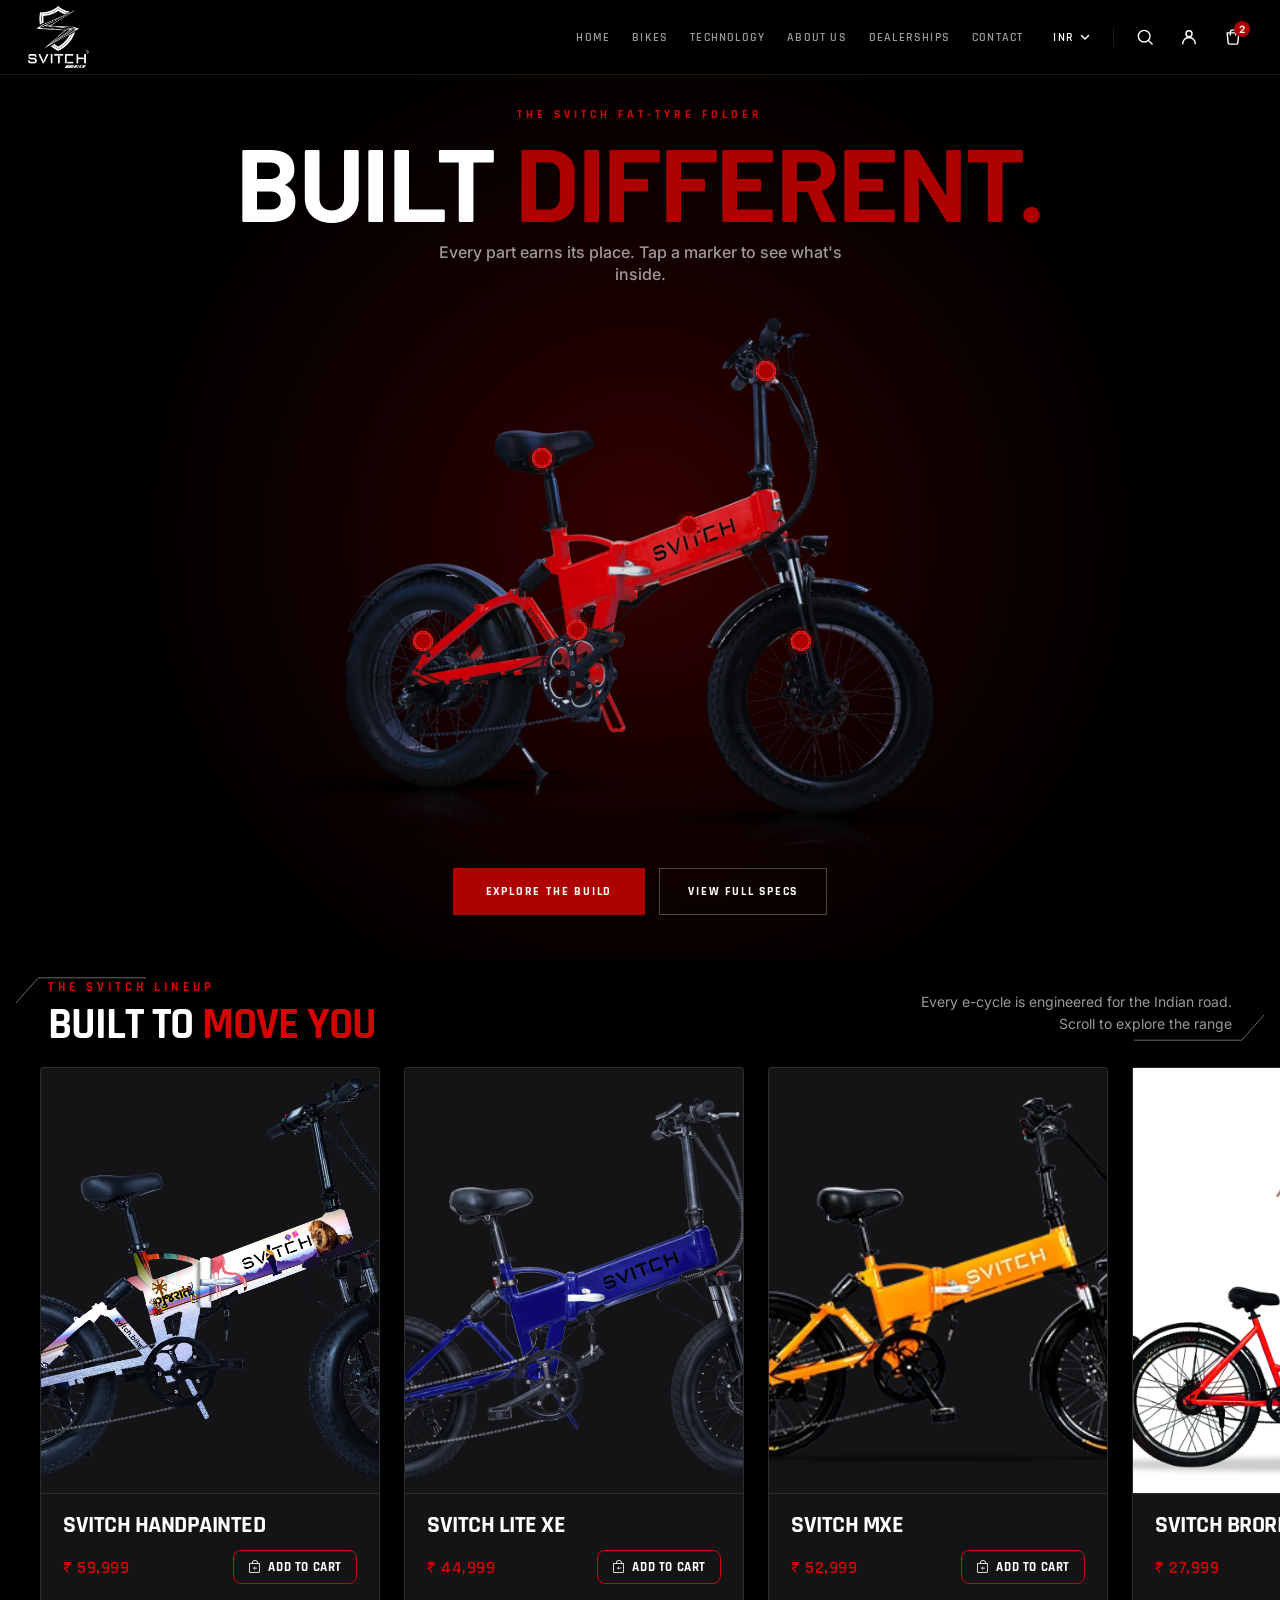
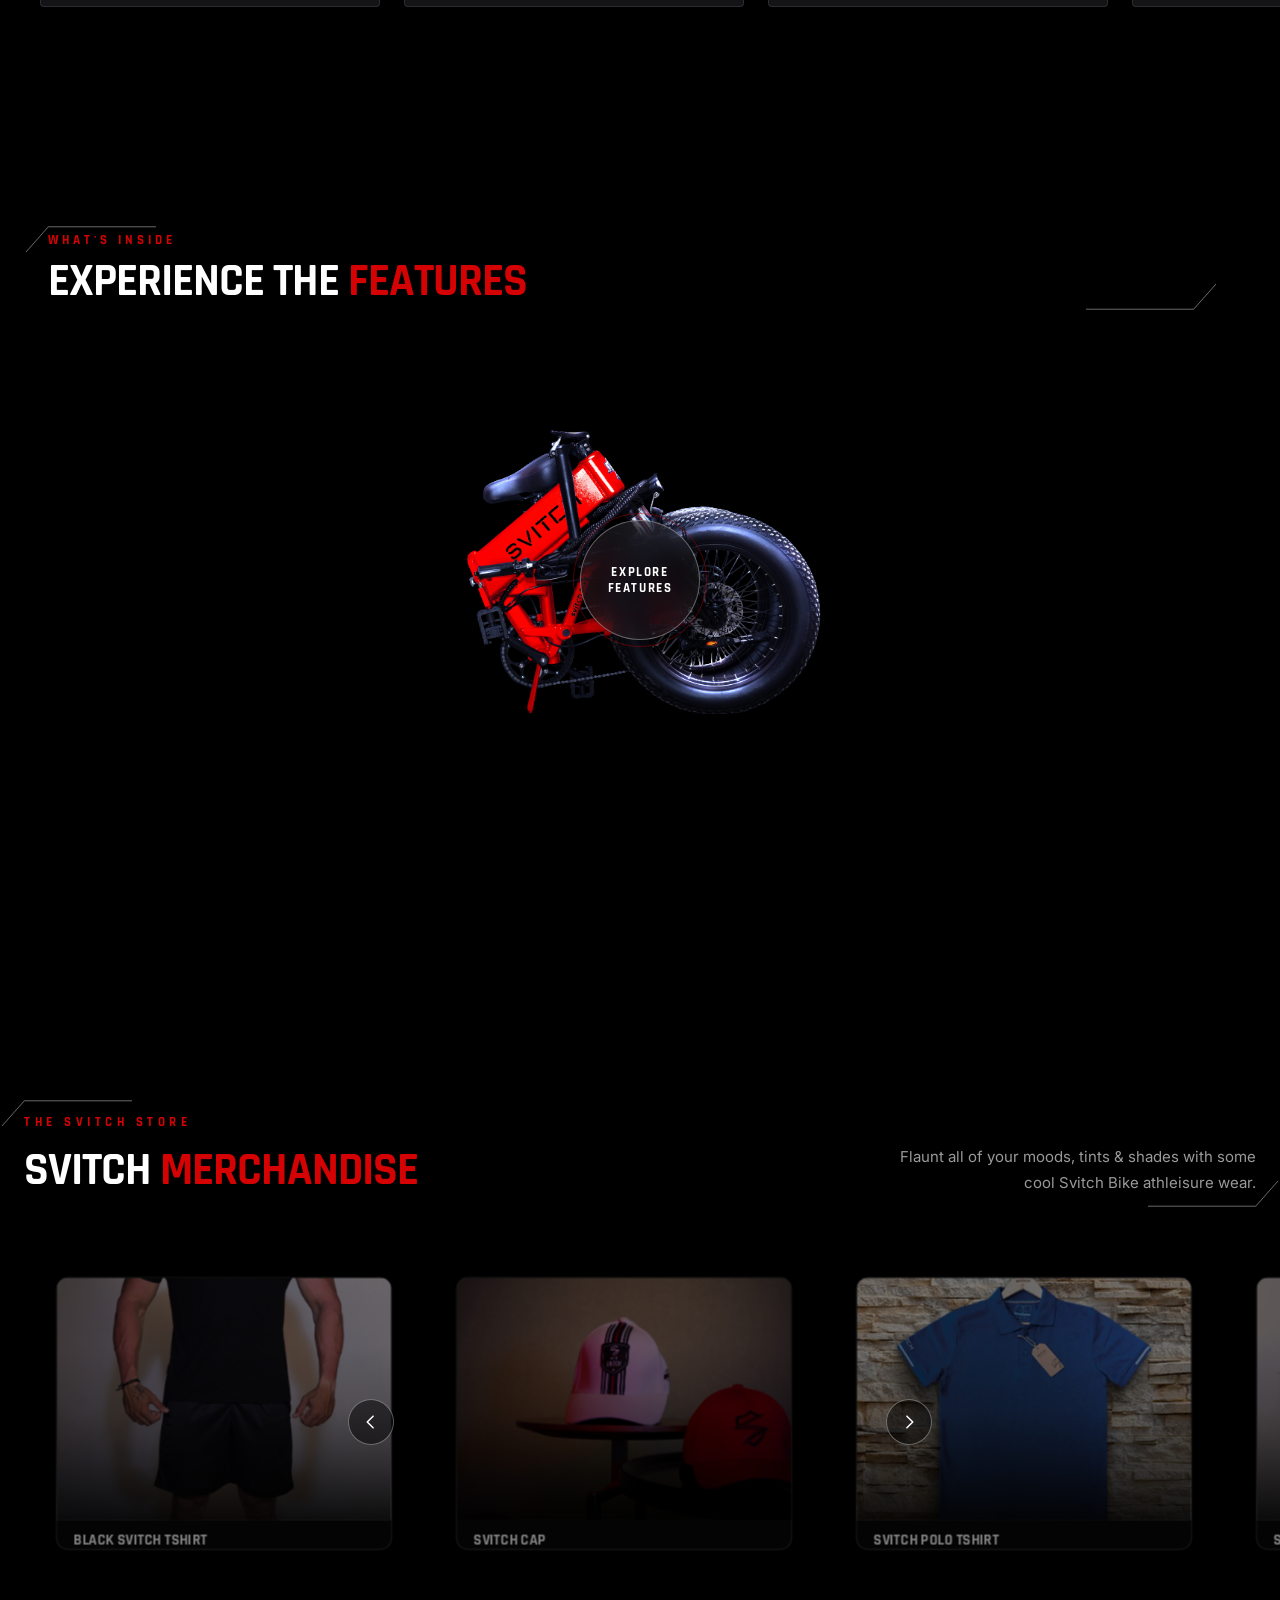
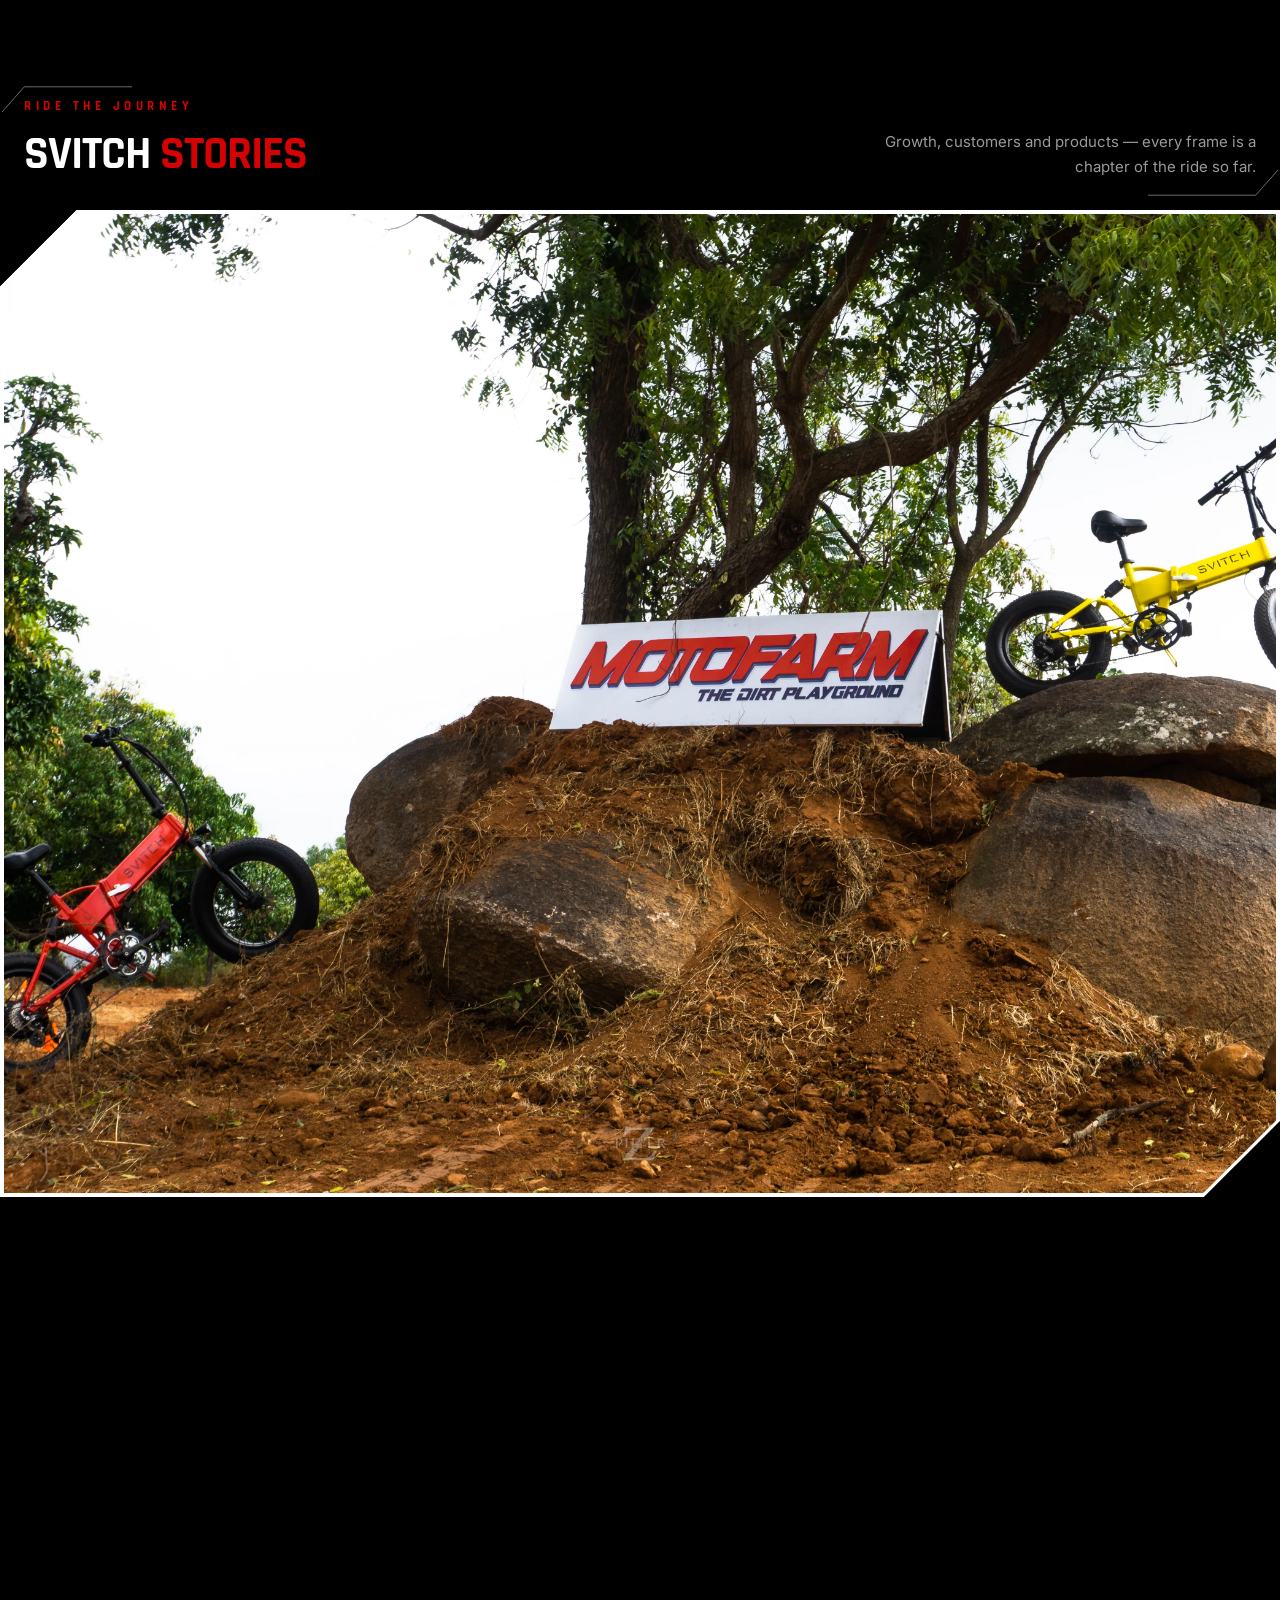
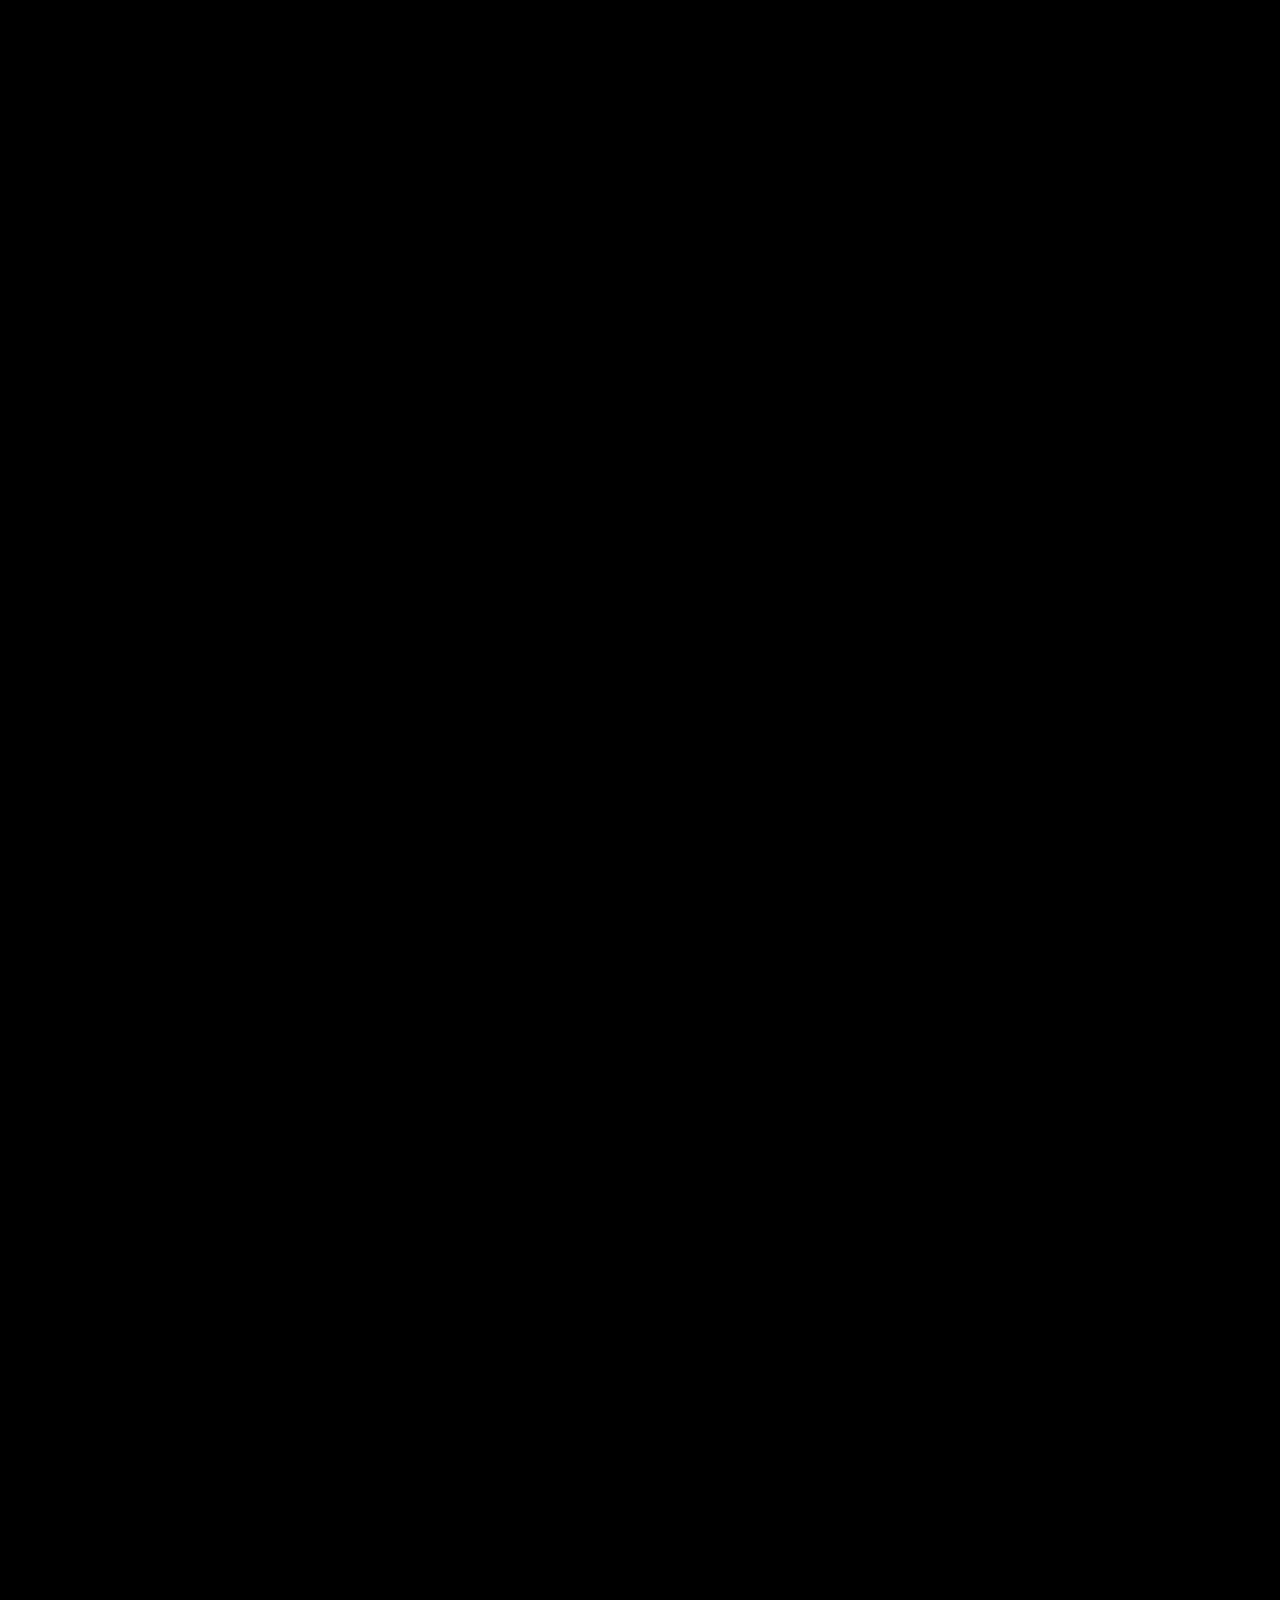
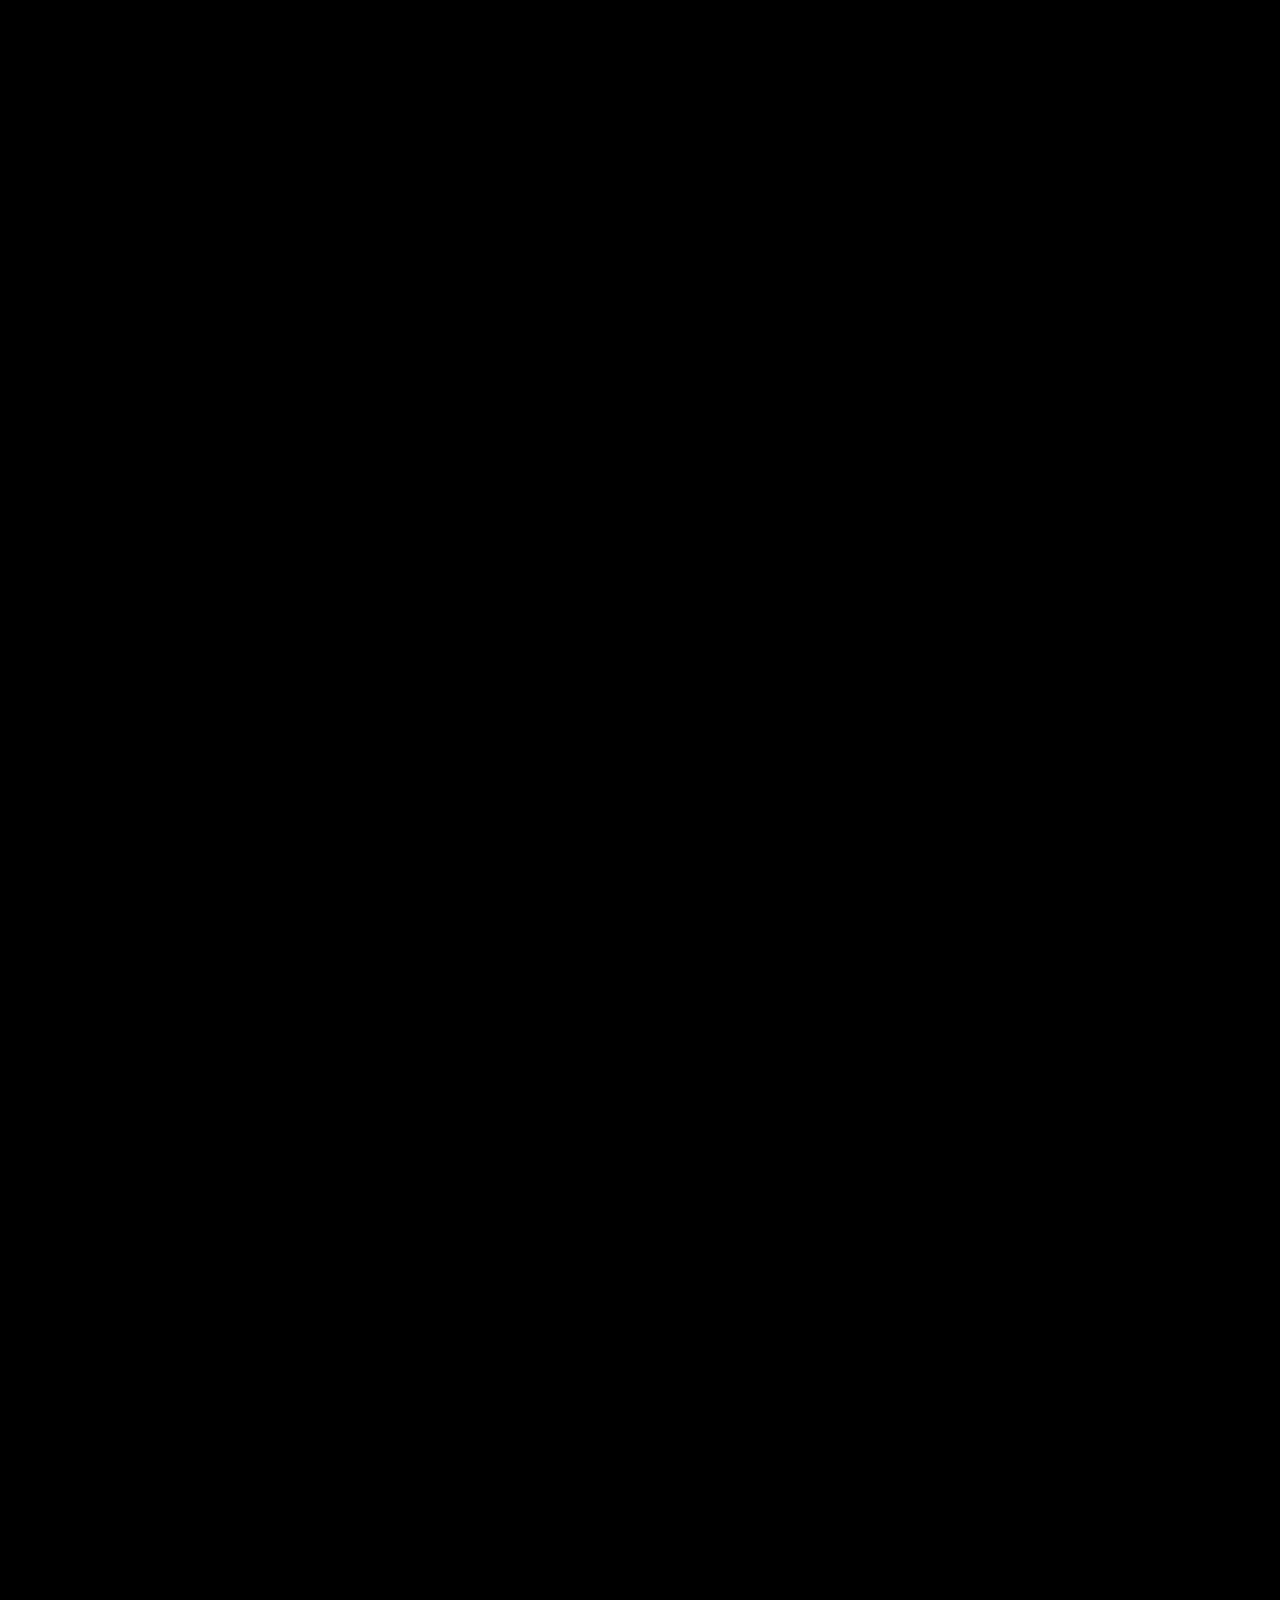
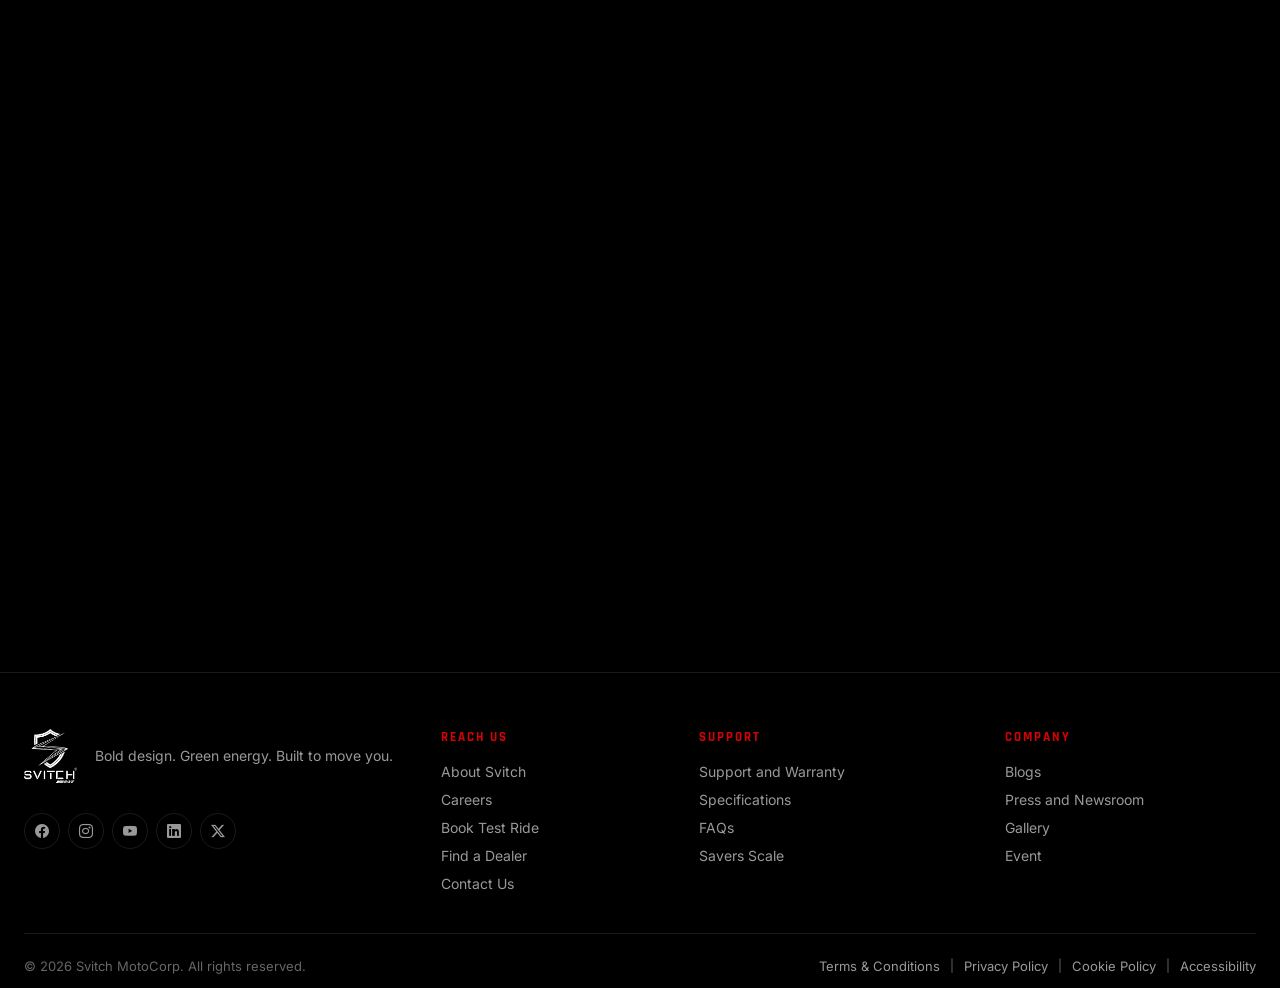
==== commit 7efb7d7a: "all webp images" ====
--- a/index.html
+++ b/index.html
@@ -28,7 +28,7 @@
         <!-- Left: Svitch logo -->
         <a href="#" class="header-logo" aria-label="Svitch Bike home">
           <img
-            src="images/logos/Svitch%20Bike%20Logo%20white.png"
+            src="images/logos/Svitch_white_logo.webp"
             alt="Svitch Bike"
             class="header-logo-img"
           />
@@ -170,17 +170,13 @@
           Every part earns its place. Tap a marker to see what's inside.
         </p>
       </div>
-
-      <!-- Stage: bike + hotspot layer share one box, so hotspot % coords
-           stay welded to the bike at every screen size -->
       <div class="bike-stage" id="bikeStage">
         <img
-          src="images/Red%20View.png"
+          src="images/Red View.webp"
           alt="Svitch electric fat-tyre folding bicycle"
           class="bike-img"
           id="bikeImg"
         />
-        <!-- Hotspots are injected here from the COMPONENTS array in script.js -->
         <div class="hotspot-layer" id="hotspotLayer"></div>
       </div>
 
@@ -218,7 +214,7 @@
           <div class="products-track" id="productsTrack">
             <article class="pcard">
               <div class="pcard-media">
-                <img src="images/products/handpainted/Gujarat copy.png" alt="Svitch Handpainted" />
+                <img src="images/products/handpainted/Gujarat.webp" alt="Svitch Handpainted" />
               </div>
               <div class="pcard-body">
                 <h3 class="pcard-name">Svitch Handpainted</h3>
@@ -231,7 +227,7 @@
 
             <article class="pcard">
               <div class="pcard-media">
-                <img src="images/products/lite xe/Lite XE Blue.png" alt="Svitch Lite XE" />
+                <img src="images/products/lite xe/Lite.webp" alt="Svitch Lite XE" />
               </div>
               <div class="pcard-body">
                 <h3 class="pcard-name">Svitch Lite XE</h3>
@@ -244,7 +240,7 @@
 
             <article class="pcard">
               <div class="pcard-media">
-                <img src="images/products/Mxe/MXE orange.png" alt="Svitch MXE" />
+                <img src="images/products/Mxe/MXE.webp" alt="Svitch MXE" />
               </div>
               <div class="pcard-body">
                 <h3 class="pcard-name">Svitch MXE</h3>
@@ -257,7 +253,7 @@
 
             <article class="pcard">
               <div class="pcard-media">
-                <img src="images/products/Brorix_07 - Red.jpg" alt="Svitch Brorix 7" />
+                <img src="images/products/Brorix_07.webp" alt="Svitch Brorix 7" />
               </div>
               <div class="pcard-body">
                 <h3 class="pcard-name">Svitch Brorix 7</h3>
@@ -270,7 +266,7 @@
 
                <article class="pcard">
               <div class="pcard-media">
-                <img src="images/products/Elegon 7 main - Brown.jpg" alt="Svitch Elegon 7" />
+                <img src="images/products/Elegon.webp" alt="Svitch Elegon 7" />
               </div>
               <div class="pcard-body">
                 <h3 class="pcard-name">Svitch Elegon 7</h3>
@@ -283,7 +279,7 @@
 
                <article class="pcard">
               <div class="pcard-media">
-                <img src="images/products/Velono 8 main - Neon Green.jpg" alt="Svitch Velona" />
+                <img src="images/products/Velono.webp" alt="Svitch Velona" />
               </div>
               <div class="pcard-body">
                 <h3 class="pcard-name">Svitch Velona</h3>
@@ -296,7 +292,7 @@
 
              <article class="pcard">
               <div class="pcard-media">
-                <img src="images/Battery.png" alt="Svitch Power Pack" />
+                <img src="images/Battery.webp" alt="Svitch Power Pack" />
               </div>
               <div class="pcard-body">
                 <h3 class="pcard-name">Svitch Power Pack</h3>
@@ -308,7 +304,7 @@
             </article>
              <article class="pcard">
               <div class="pcard-media">
-                <img src="images/DishBreak.png" alt="Svitch Power Pack" />
+                <img src="images/DishBreak.webp" alt="Svitch Power Pack" />
               </div>
               <div class="pcard-body">
                 <h3 class="pcard-name">Svitch Disk Break</h3>
@@ -320,7 +316,7 @@
             </article>
              <article class="pcard">
               <div class="pcard-media">
-                <img src="images/XE + Display .png" alt="Svitch Display" />
+                <img src="images/XE + Display .webp" alt="Svitch Display" />
               </div>
               <div class="pcard-body">
                 <h3 class="pcard-name">Svitch Display</h3>
@@ -332,7 +328,7 @@
             </article>
              <article class="pcard">
               <div class="pcard-media">
-                <img src="images/Svitch XE Motor.png" alt="Svitch Power Pack" />
+                <img src="images/Svitch XE Motor.webp" alt="Svitch Motor" />
               </div>
               <div class="pcard-body">
                 <h3 class="pcard-name">Svitch Motor</h3>
@@ -370,7 +366,7 @@
           <!-- Stage: centered bike + glassy explore button -->
           <div class="features-stage" id="featuresStage">
             <img
-              src="images/XE%20foldable%20Cutting.png"
+              src="images/XE foldable Cutting.webp"
               alt="Svitch folding electric cycle"
               class="features-bike"
             />
@@ -383,32 +379,32 @@
           <!-- Grid: replaces the bike once explored -->
           <div class="features-grid" id="featuresGrid" aria-hidden="true">
             <article class="feature-card">
-              <div class="feature-card-media"><img src="images/Suspension%20Seat.png" alt="Suspension Seat" /></div>
+              <div class="feature-card-media"><img src="images/Suspension Seat.webp" alt="Suspension Seat" /></div>
               <h3 class="feature-card-name">Suspension Seat</h3>
               <p class="feature-card-desc">Shock-absorbing saddle post for a smooth, cushioned ride.</p>
             </article>
             <article class="feature-card">
-              <div class="feature-card-media"><img src="images/LITE%20XE%20Display.png" alt="XE Smart Display" /></div>
+              <div class="feature-card-media"><img src="images/LITE XE Display.webp" alt="XE Smart Display" /></div>
               <h3 class="feature-card-name">XE Smart Display</h3>
               <p class="feature-card-desc">Speed, range and assist level at a glance.</p>
             </article>
             <article class="feature-card">
-              <div class="feature-card-media"><img src="images/Battery.png" alt="Lithium Battery" /></div>
+              <div class="feature-card-media"><img src="images/Battery.webp" alt="Lithium Battery" /></div>
               <h3 class="feature-card-name">Lithium Battery</h3>
               <p class="feature-card-desc">Removable, key-locked pack — charge it anywhere.</p>
             </article>
             <article class="feature-card">
-              <div class="feature-card-media"><img src="images/Svitch%20XE%20Motor.png" alt="XE Hub Motor" /></div>
+              <div class="feature-card-media"><img src="images/Svitch XE Motor.webp" alt="XE Hub Motor" /></div>
               <h3 class="feature-card-name">XE Hub Motor</h3>
               <p class="feature-card-desc">Rear hub drive delivering smooth, confident power.</p>
             </article>
             <article class="feature-card">
-              <div class="feature-card-media"><img src="images/Padel%20Assist%20png.png" alt="Pedal Assist" /></div>
+              <div class="feature-card-media"><img src="images/Padel Assist png.webp" alt="Pedal Assist" /></div>
               <h3 class="feature-card-name">Pedal Assist</h3>
               <p class="feature-card-desc">Multi-level cadence sensing tuned to your ride.</p>
             </article>
             <article class="feature-card">
-              <div class="feature-card-media"><img src="images/DishBreak.png" alt="Disc Brakes" /></div>
+              <div class="feature-card-media"><img src="images/DishBreak.webp" alt="Disc Brakes" /></div>
               <h3 class="feature-card-name">Disc Brakes</h3>
               <p class="feature-card-desc">Dual-disc braking for reliable stopping power.</p>
             </article>
@@ -444,7 +440,7 @@
           <div class="swiper merch-swiper" id="merchCarousel">
             <div class="swiper-wrapper">
               <div class="swiper-slide merch-card" data-name="Svitch TShirt Tee" data-price="₹ 1,299">
-                <div class="merch-card-media" style="background-image:url('images/Merchendies/Black\ T-shirt\ 01.jpg')"></div>
+                <div class="merch-card-media" style="background-image:url('images/Merchendies/Black\ T-shirt\ 01.webp')"></div>
                 <div class="merch-card-titlebar">
                   <h3 class="merch-card-name">Black Svitch TShirt</h3>
                 </div>
@@ -454,7 +450,7 @@
                 </div>
               </div>
               <div class="swiper-slide merch-card" data-name="Svitch Cap" data-price="₹ 799">
-                <div class="merch-card-media" style="background-image:url('images/Merchendies/svitch\ caps.jpg')"></div>
+                <div class="merch-card-media" style="background-image:url('images/Merchendies/svitch\ caps.webp')"></div>
                 <div class="merch-card-titlebar">
                   <h3 class="merch-card-name">Svitch Cap</h3>
                 </div>
@@ -464,7 +460,7 @@
                 </div>
               </div>
               <div class="swiper-slide merch-card" data-name="Svitch Polo TShirt" data-price="₹ 2,499">
-                <div class="merch-card-media" style="background-image:url('images/Merchendies/Blue\ polo.jpg')"></div>
+                <div class="merch-card-media" style="background-image:url('images/Merchendies/Blue\ polo.webp')"></div>
                 <div class="merch-card-titlebar">
                   <h3 class="merch-card-name">Svitch Polo TShirt</h3>
                 </div>
@@ -474,7 +470,7 @@
                 </div>
               </div>
               <div class="swiper-slide merch-card" data-name="Svitch Tank" data-price="₹ 599">
-                <div class="merch-card-media" style="background-image:url('images/Merchendies/Girl\ Tank.jpg')"></div>
+                <div class="merch-card-media" style="background-image:url('images/Merchendies/Girl\ Tank.webp')"></div>
                 <div class="merch-card-titlebar">
                   <h3 class="merch-card-name">Svitch Tank for Girls</h3>
                 </div>
@@ -484,7 +480,7 @@
                 </div>
               </div>
               <div class="swiper-slide merch-card" data-name="Svitch Hoodie" data-price="₹ 3,499">
-                <div class="merch-card-media" style="background-image:url('images/Merchendies/Girls\ Hoodie\ 01.jpg')"></div>
+                <div class="merch-card-media" style="background-image:url('images/Merchendies/Girls\ Hoodie\ 01.webp')"></div>
                 <div class="merch-card-titlebar">
                   <h3 class="merch-card-name">Svitch Hoodie for Girls</h3>
                 </div>
@@ -494,7 +490,7 @@
                 </div>
               </div>
               <div class="swiper-slide merch-card" data-name="Svitch Crew" data-price="₹ 1,899">
-                <div class="merch-card-media" style="background-image:url('images/Merchendies/svitch\ tshirts.JPG')"></div>
+                <div class="merch-card-media" style="background-image:url('images/Merchendies/svitch\ tshirts.webp')"></div>
                 <div class="merch-card-titlebar">
                   <h3 class="merch-card-name">Svitch Tshirts</h3>
                 </div>
@@ -540,11 +536,11 @@
             </div>
           </div>
           <div class="stories-viewport">
-            <div class="stories-card"><img src="./images/Stories/slide.jpg" alt="Svitch story 1" loading="lazy" /></div>
-            <div class="stories-card"><img src="./images/Stories/slide1.jpg" alt="Svitch story 2" loading="lazy" /></div>
-            <div class="stories-card"><img src="./images/Stories/slide2.jpeg" alt="Svitch story 3" loading="lazy" /></div>
-            <div class="stories-card"><img src="./images/Stories/slide3.jpg" alt="Svitch story 4" loading="lazy" /></div>
-            <div class="stories-card"><img src="./images/Stories/slide4.jpg" alt="Svitch story 5" loading="lazy" /></div>
+            <div class="stories-card"><img src="./images/Stories/slide.webp" alt="Svitch story 1" loading="lazy" /></div>
+            <div class="stories-card"><img src="./images/Stories/slide1.webp" alt="Svitch story 2" loading="lazy" /></div>
+            <div class="stories-card"><img src="./images/Stories/slide2.webp" alt="Svitch story 3" loading="lazy" /></div>
+            <div class="stories-card"><img src="./images/Stories/slide3.webp" alt="Svitch story 4" loading="lazy" /></div>
+            <div class="stories-card"><img src="./images/Stories/slide4.webp" alt="Svitch story 5" loading="lazy" /></div>
             <!-- <div class="stories-card"><img src="./images/Stories/slide.jpg" alt="Svitch story 6" loading="lazy" /></div>
             <div class="stories-card"><img src="./images/Stories/slide.jpg" alt="Svitch story 7" loading="lazy" /></div>
             <div class="stories-card"><img src="./images/Stories/slide.jpg" alt="Svitch story 8" loading="lazy" /></div>
@@ -563,7 +559,7 @@
             <div class="footer-brand-row">
               <a href="#hero" class="footer-logo-link"
                 ><img
-                  src="images/logos/Svitch%20Bike%20Logo%20white.png"
+                  src="images/logos/Svitch (1).webp"
                   alt="Svitch Bike"
               /></a>
               <p class="footer-desc">
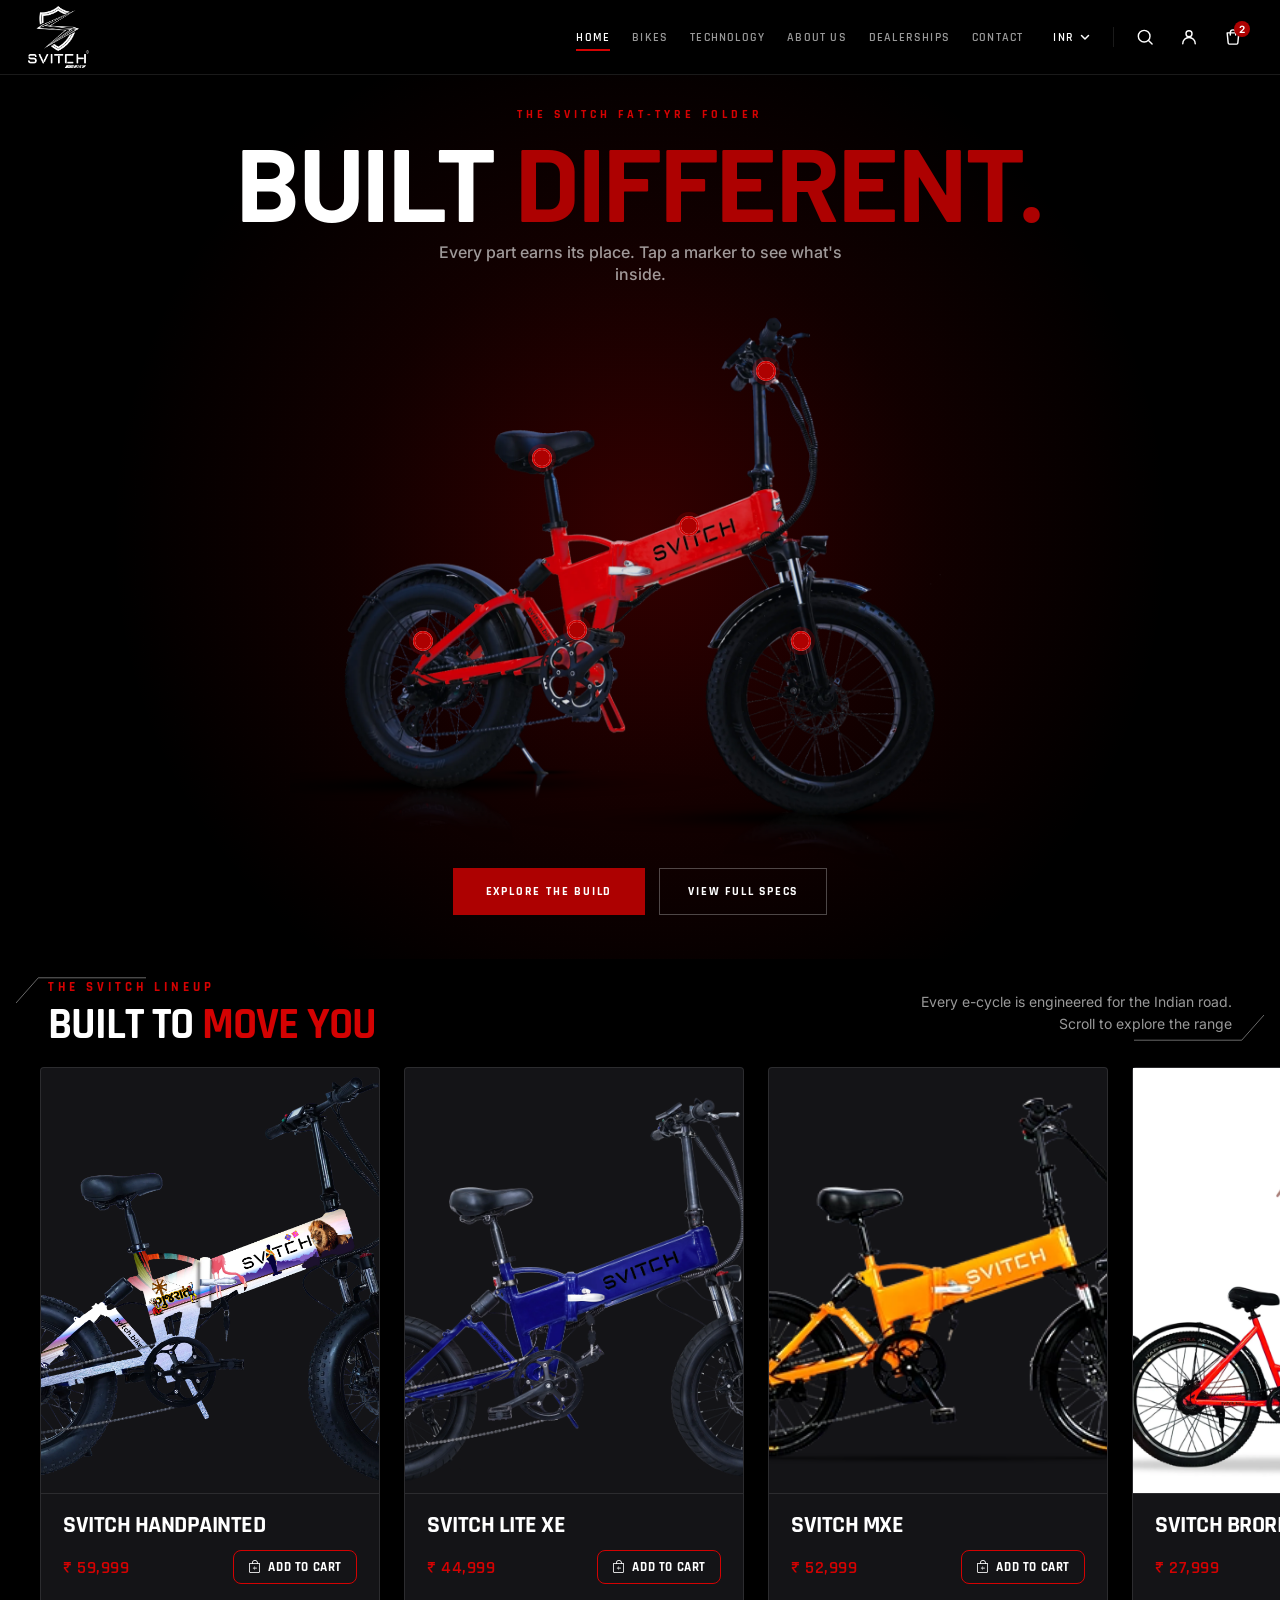
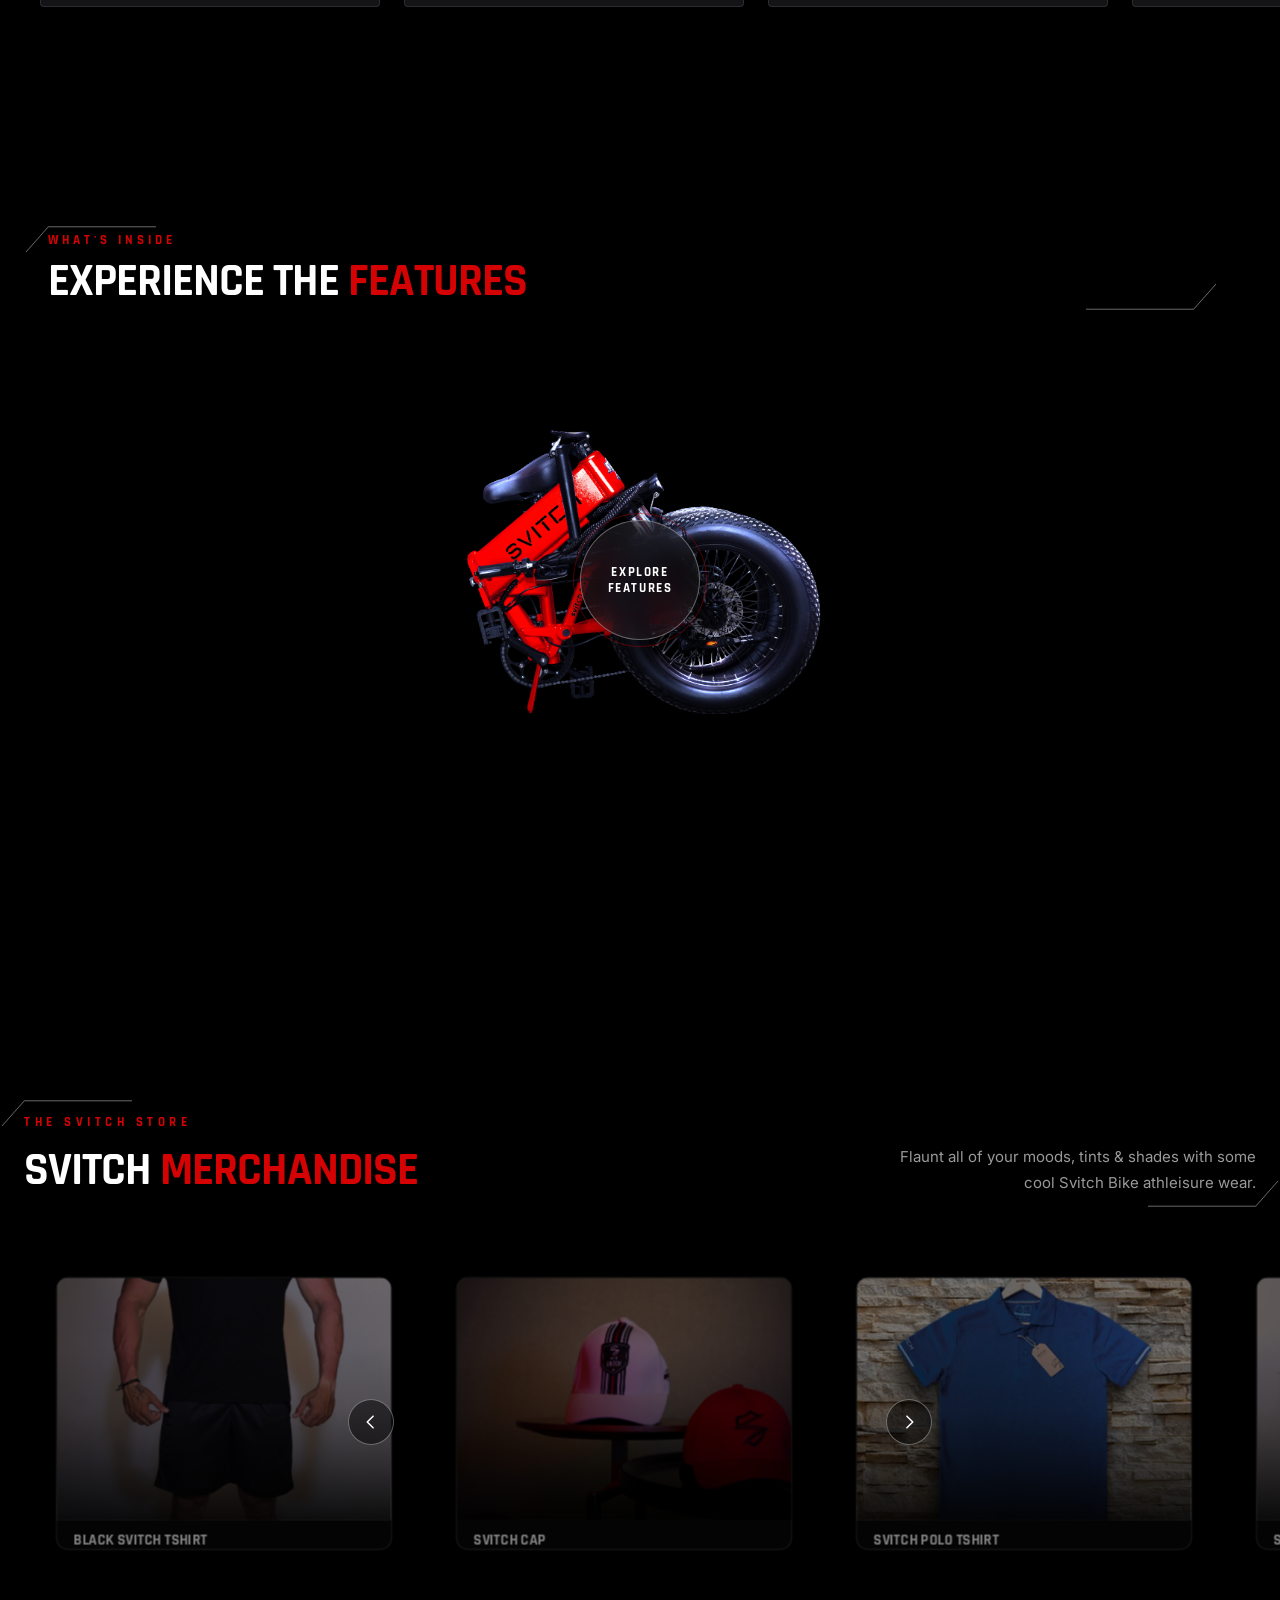
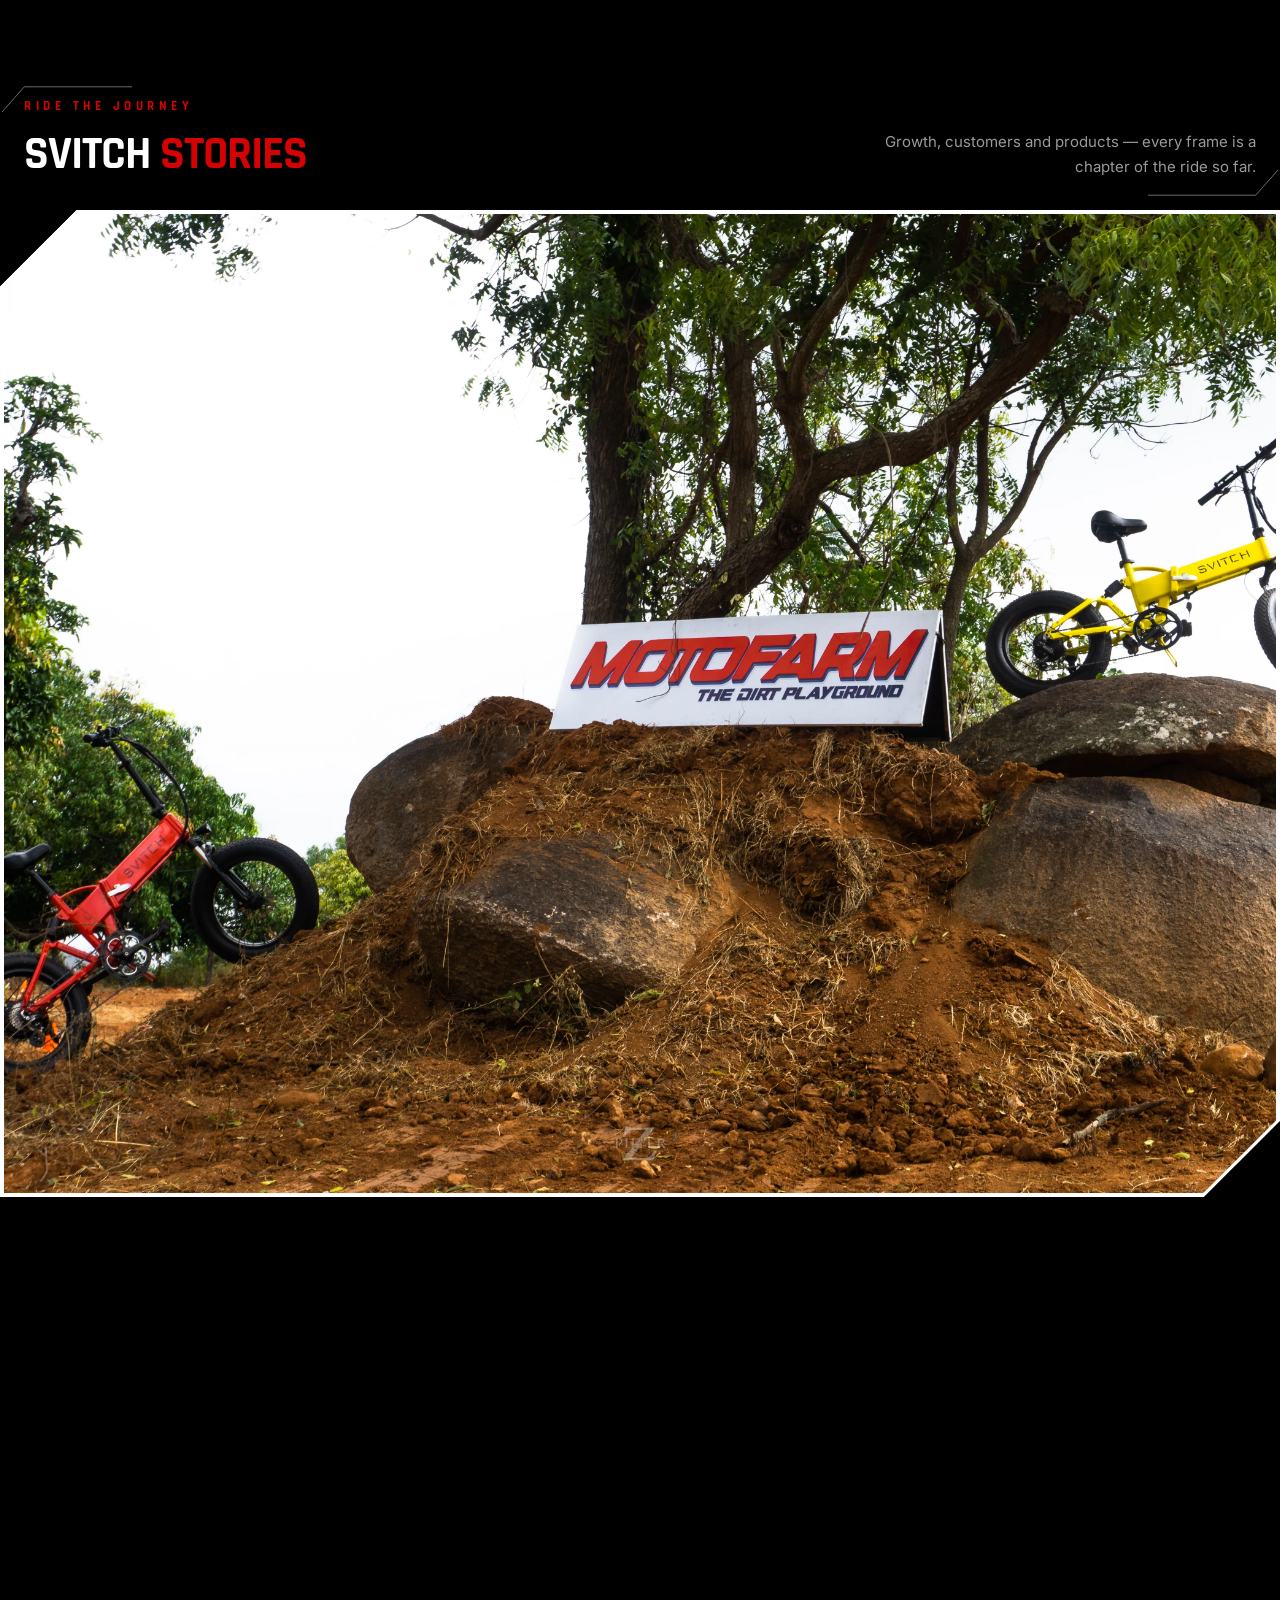
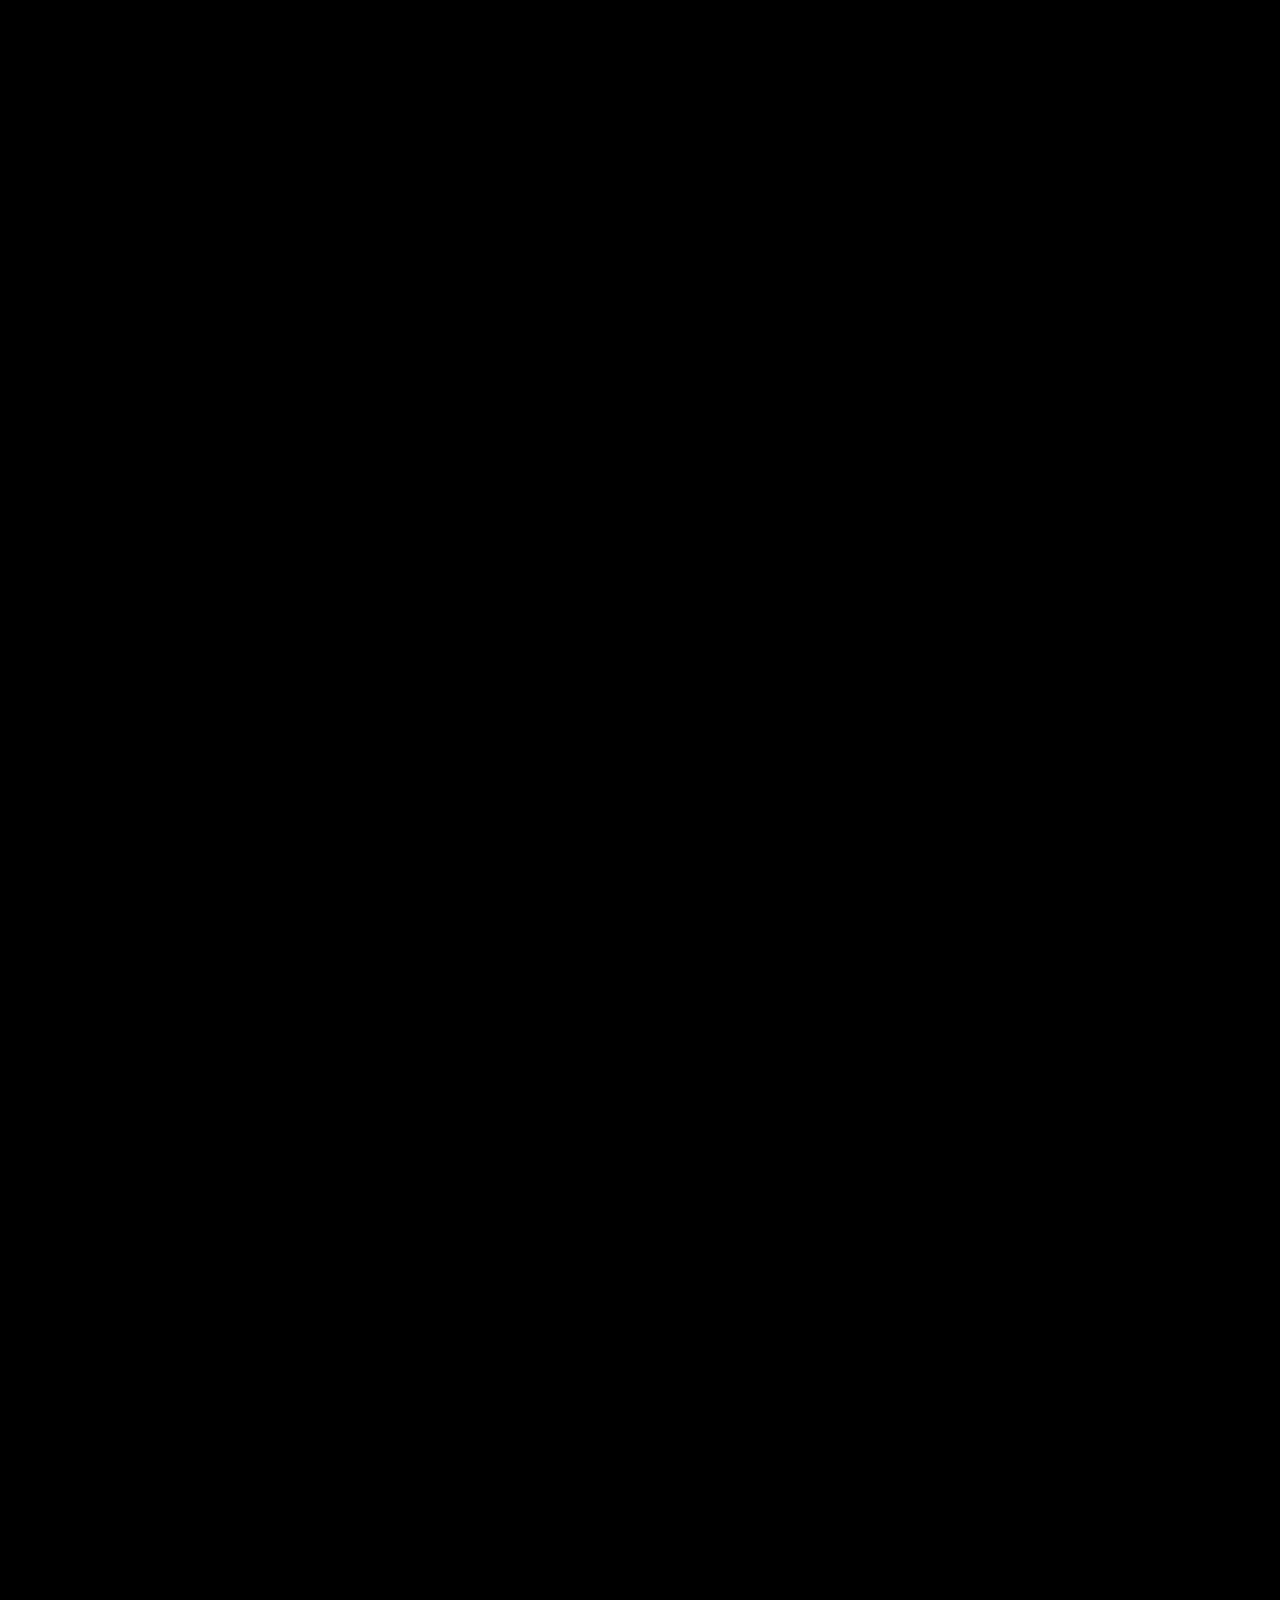
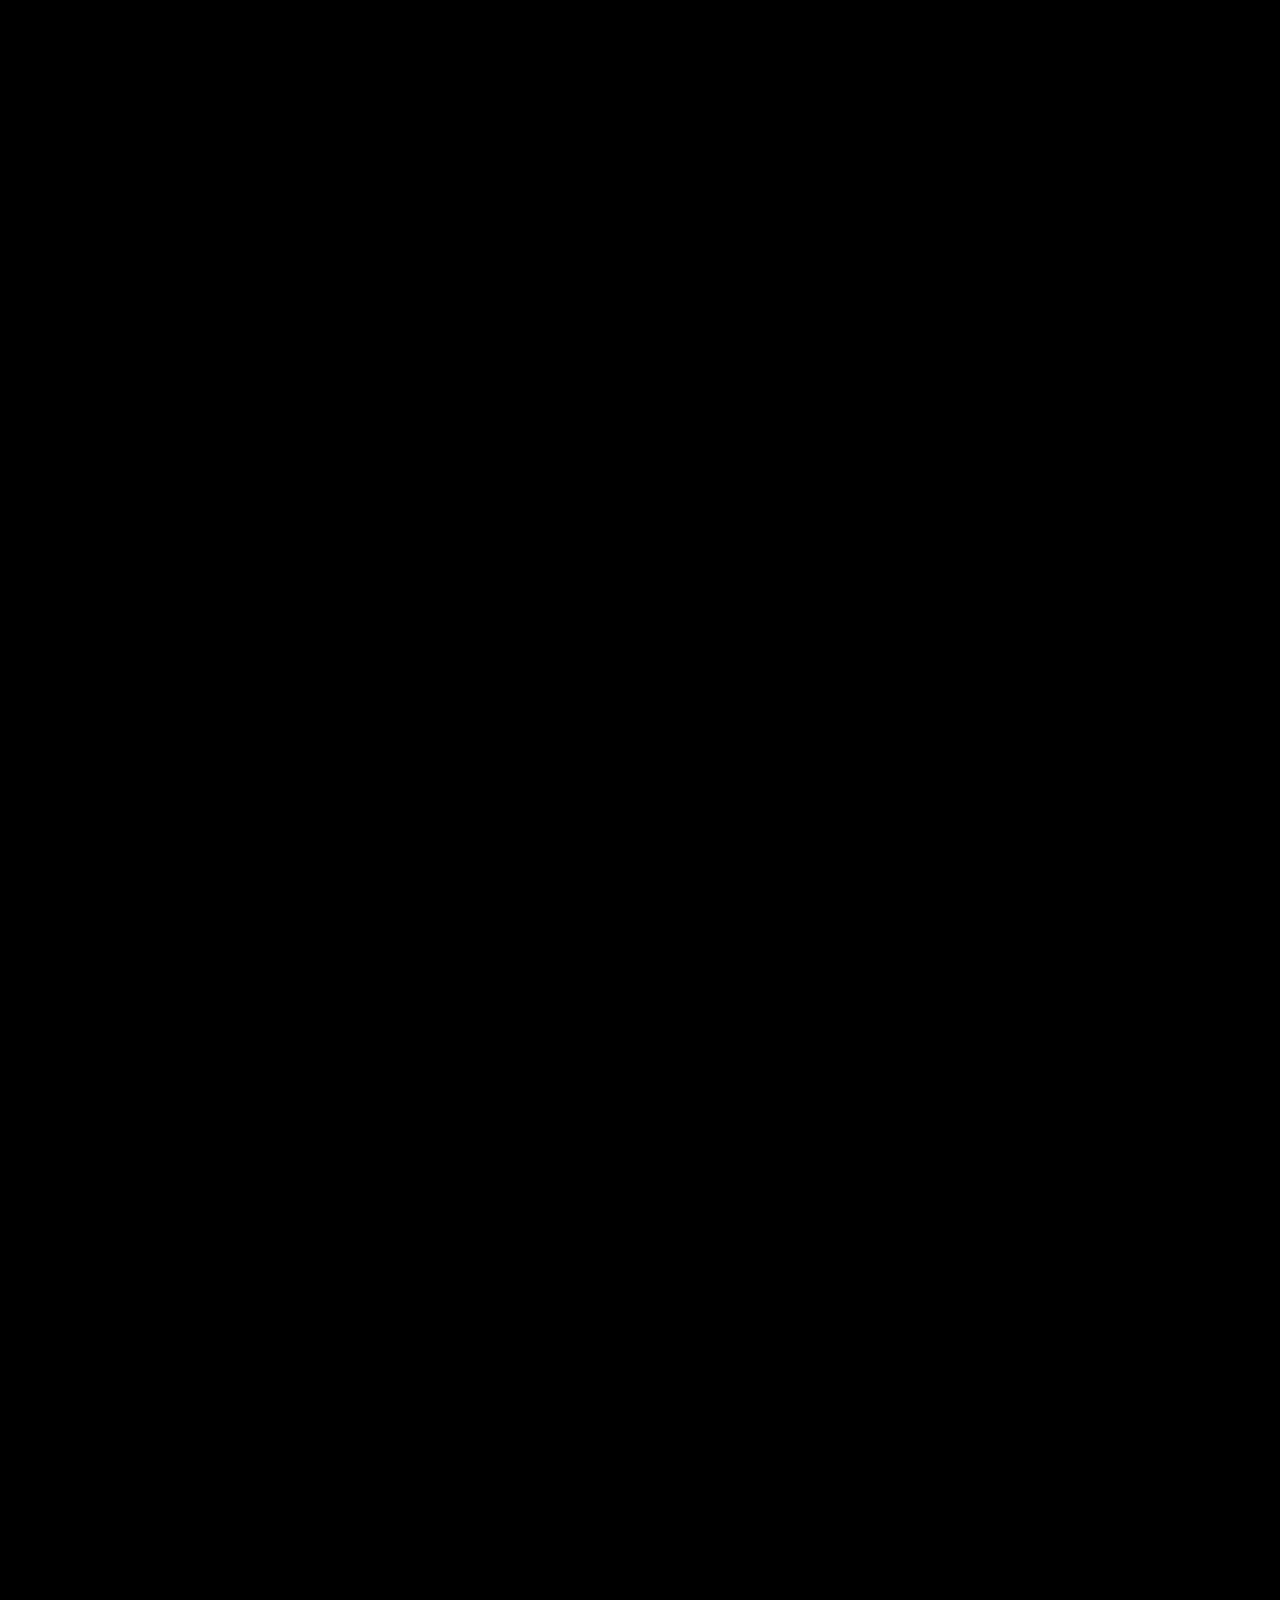
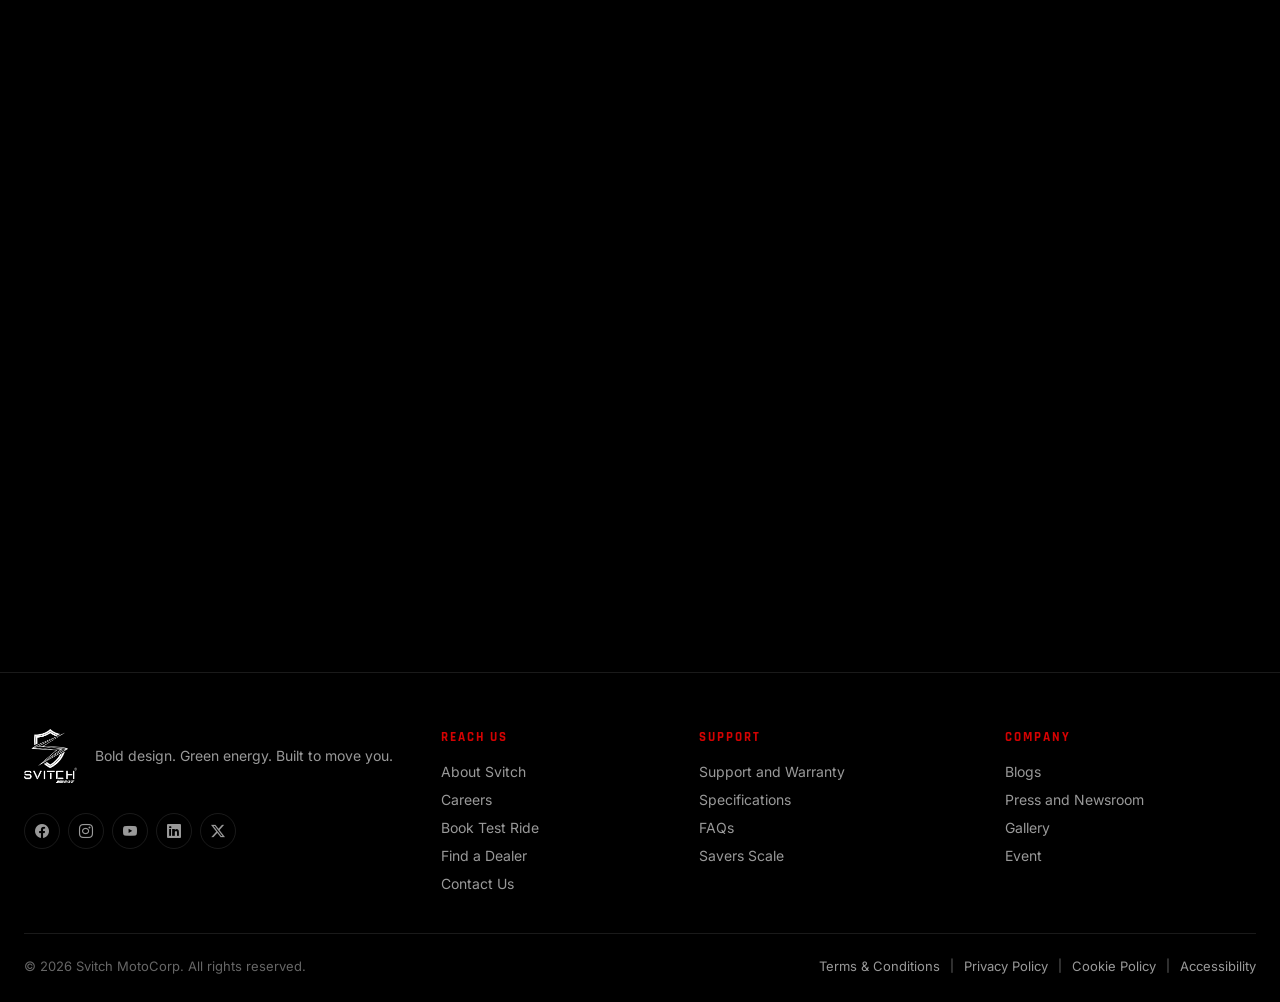
==== commit 794aaef7: "all webp images" ====
--- a/index.html
+++ b/index.html
@@ -316,7 +316,7 @@
             </article>
              <article class="pcard">
               <div class="pcard-media">
-                <img src="images/XE + Display .webp" alt="Svitch Display" />
+                <img src="images/XE-Display.webp" alt="Svitch Display" />
               </div>
               <div class="pcard-body">
                 <h3 class="pcard-name">Svitch Display</h3>
@@ -704,6 +704,3 @@
   </body>
 </html>
 
-
-<!-- Starting from top
-- In Navbar/header i want Logo  -->
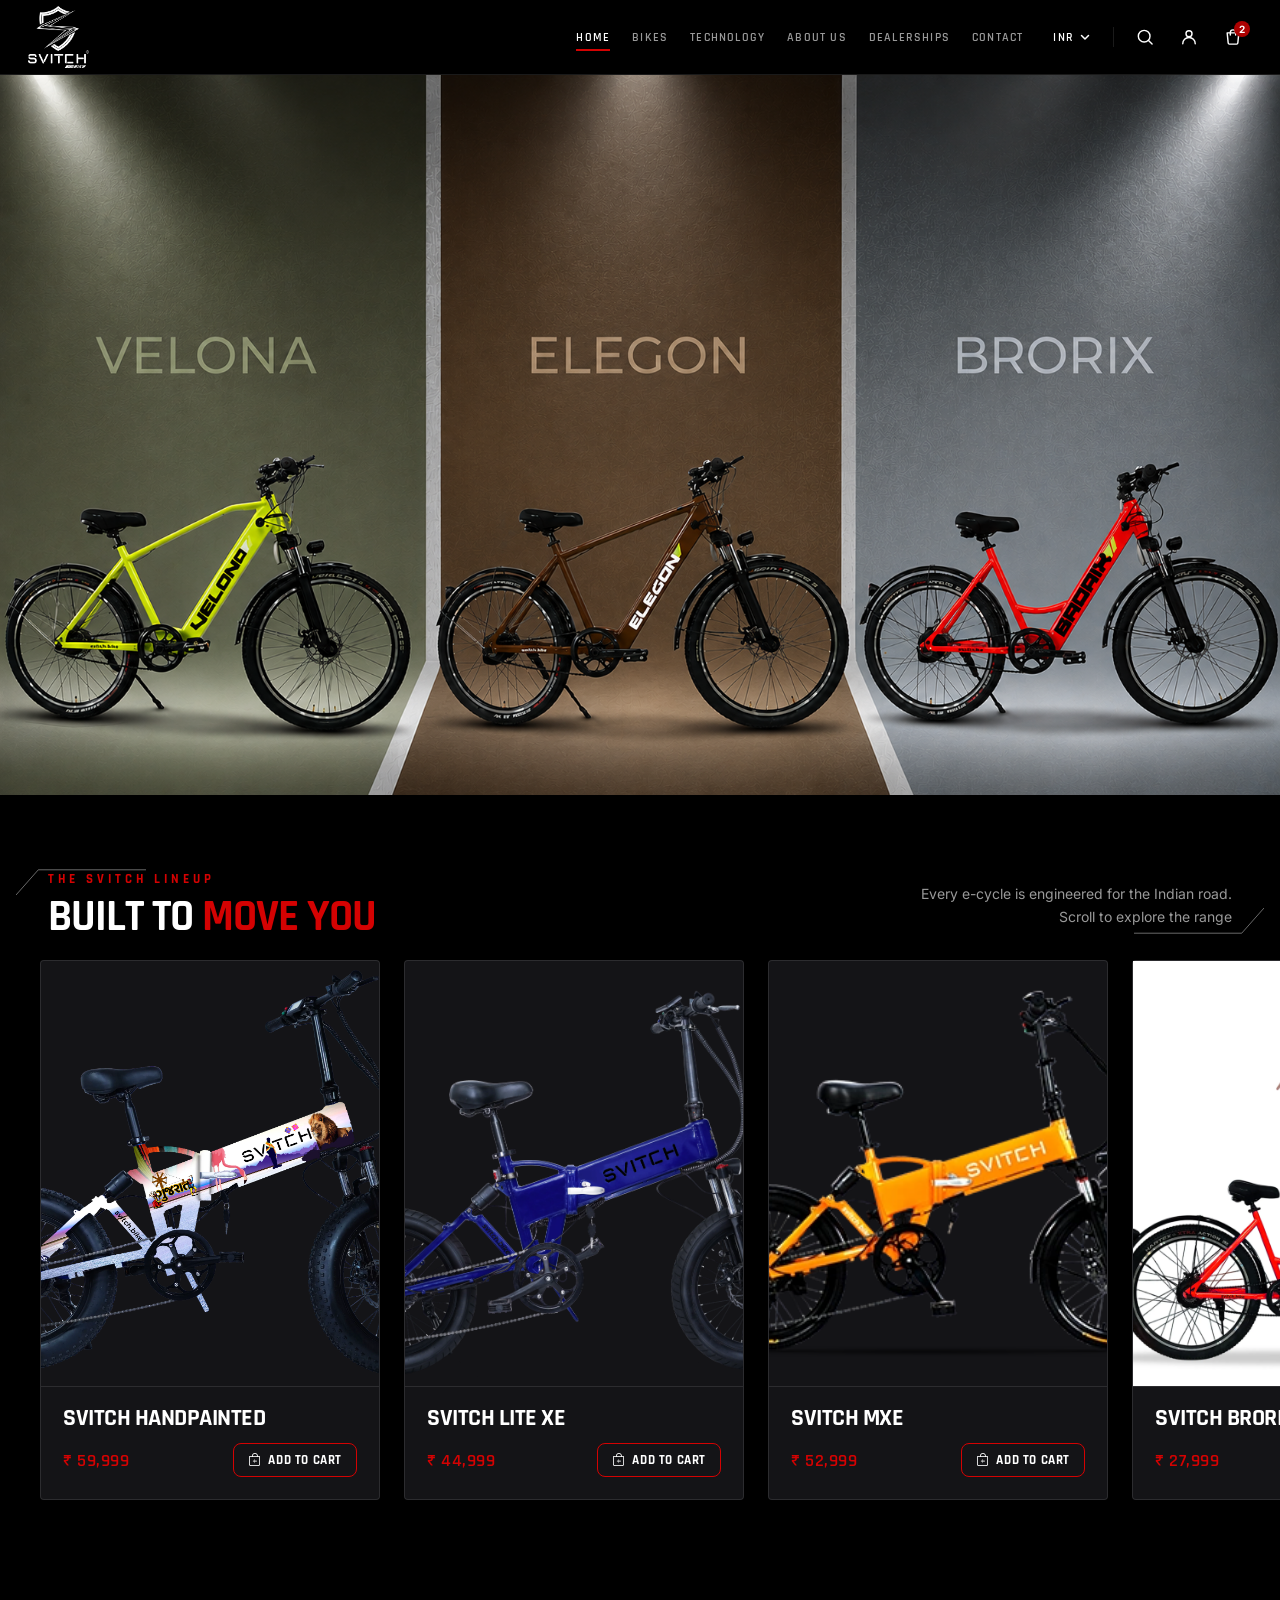
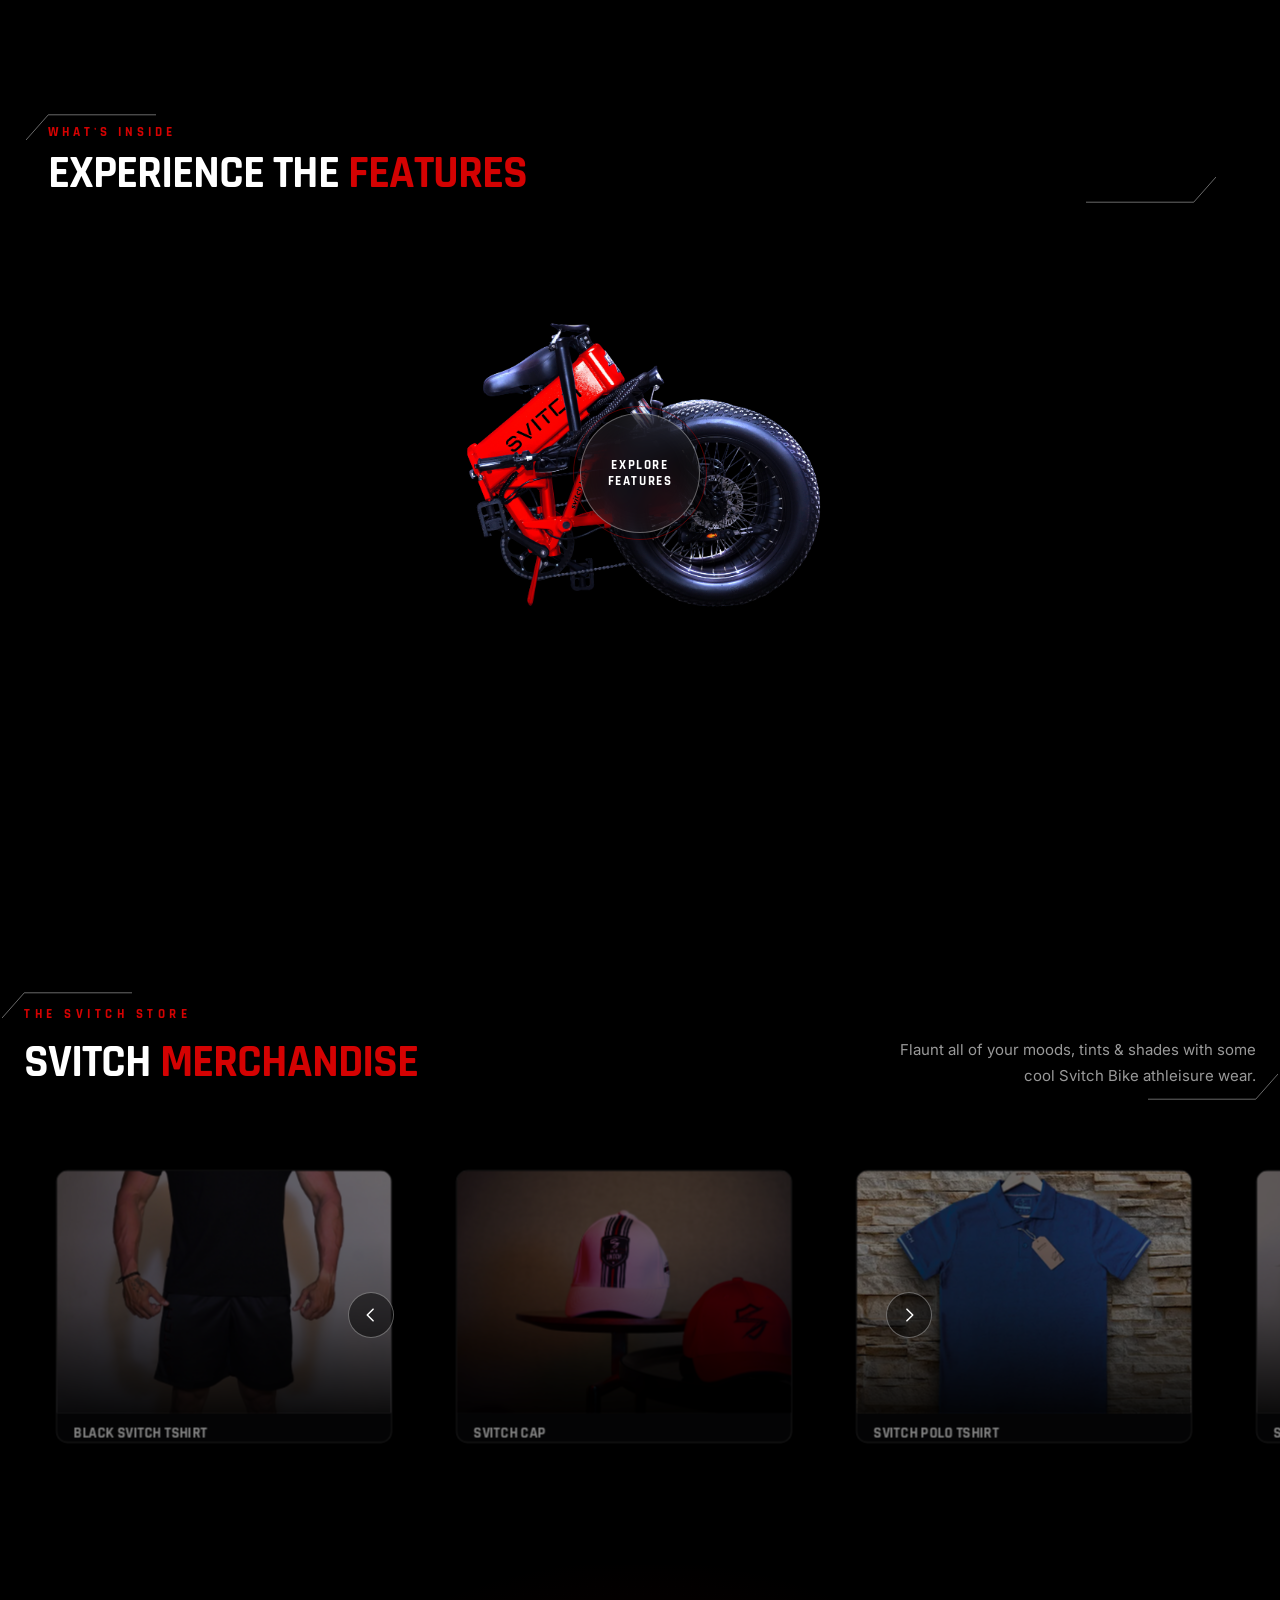
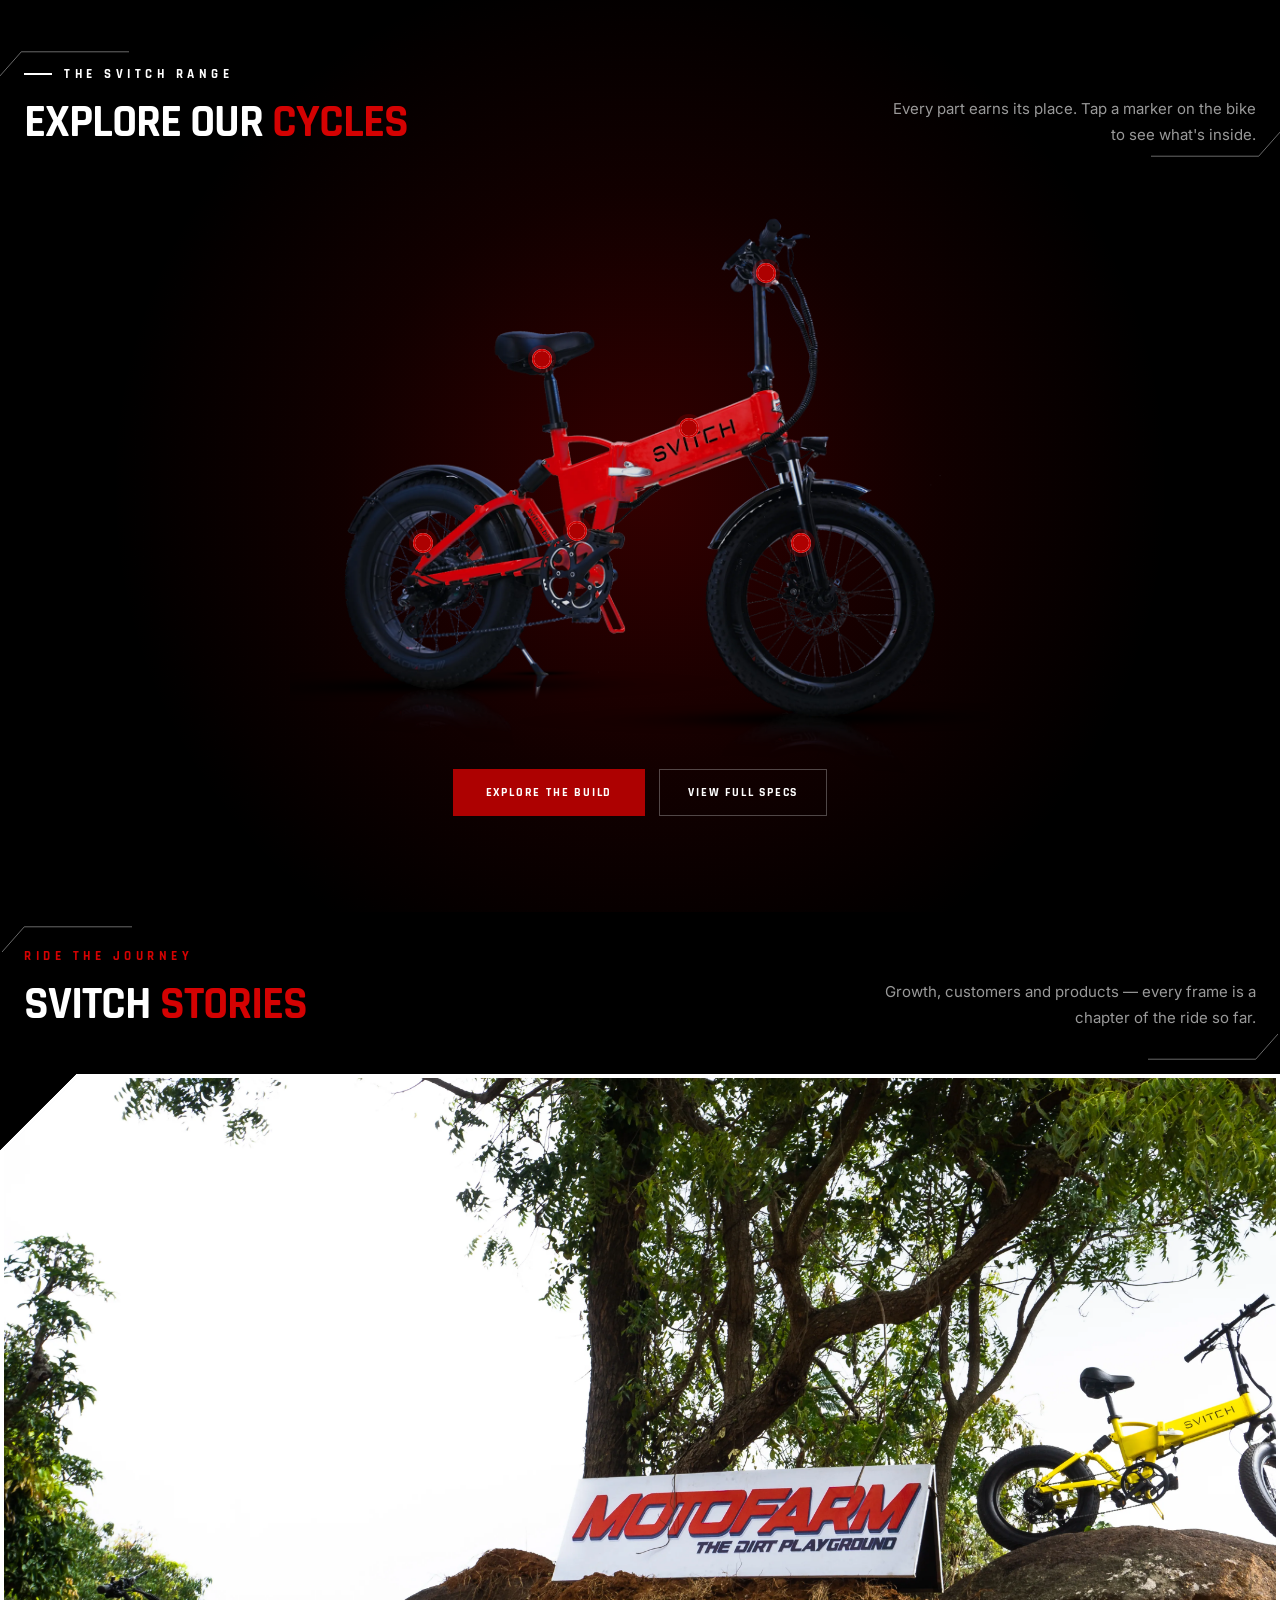
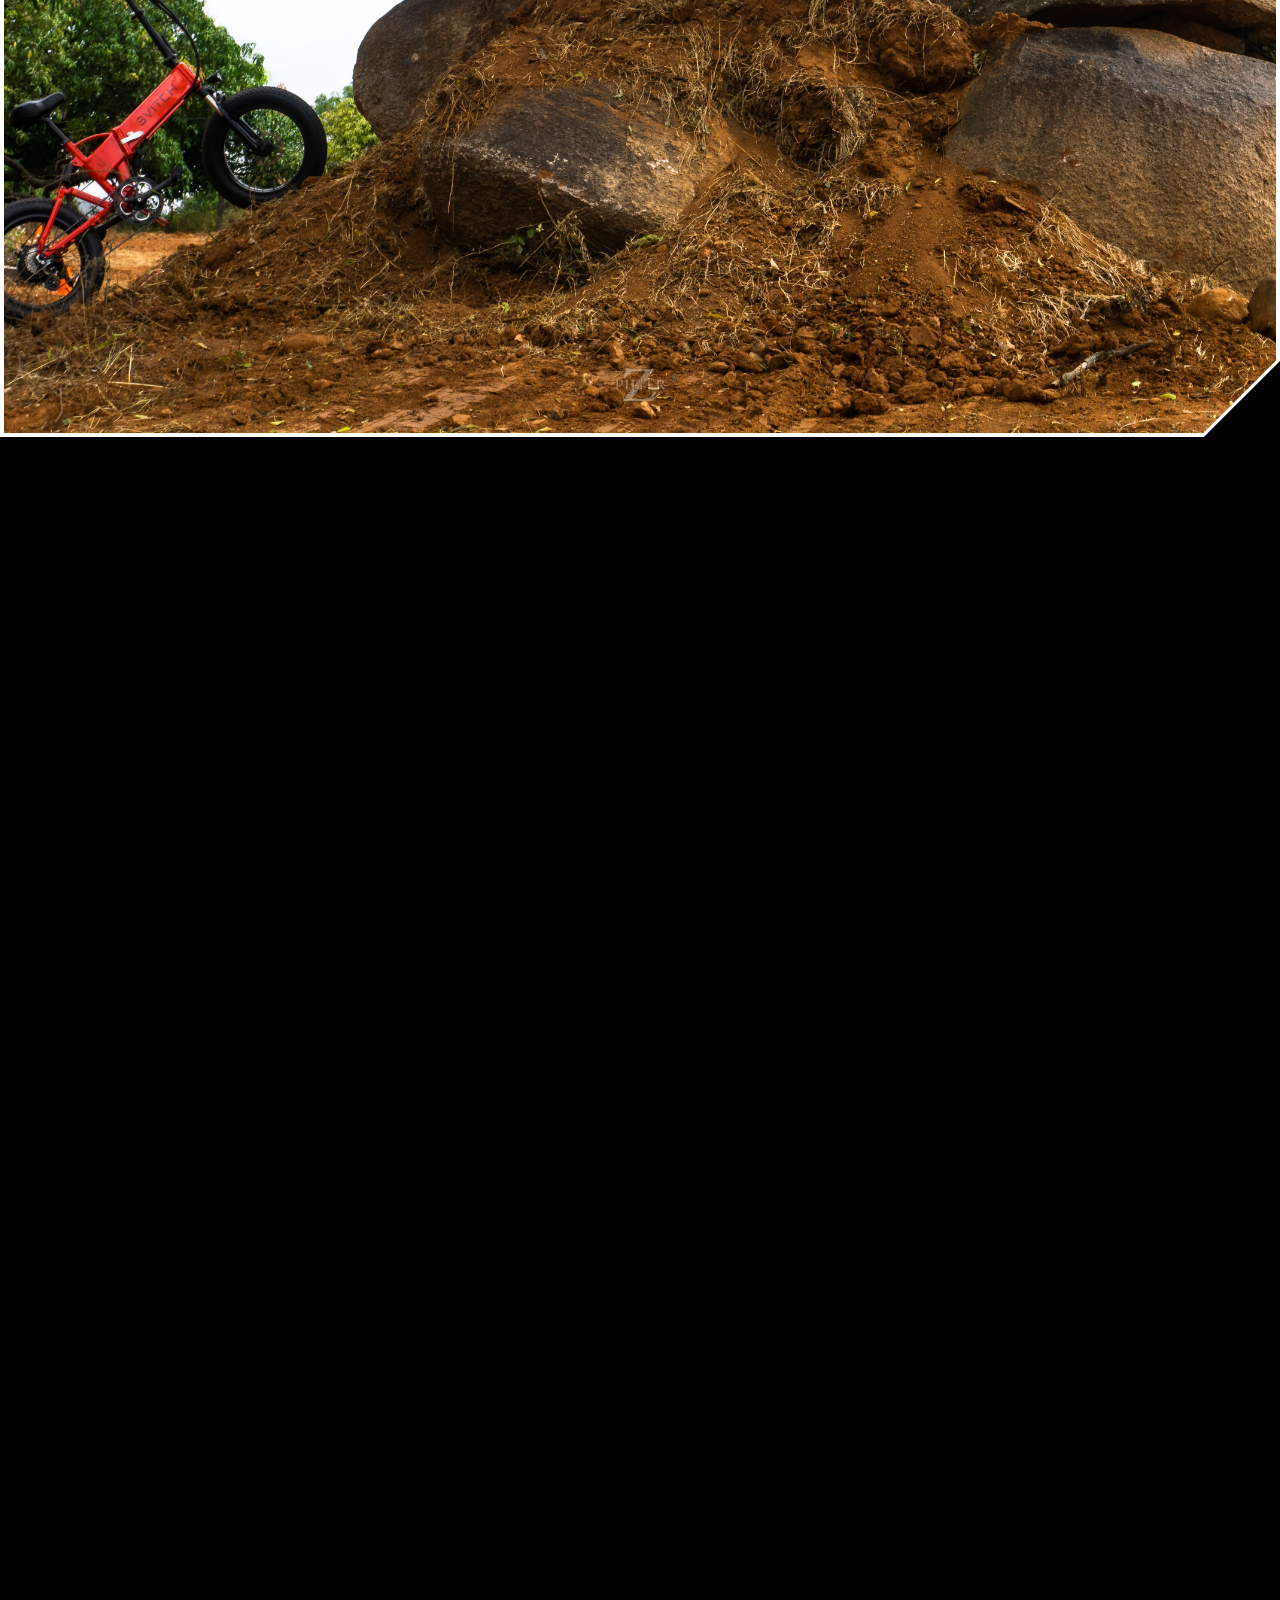
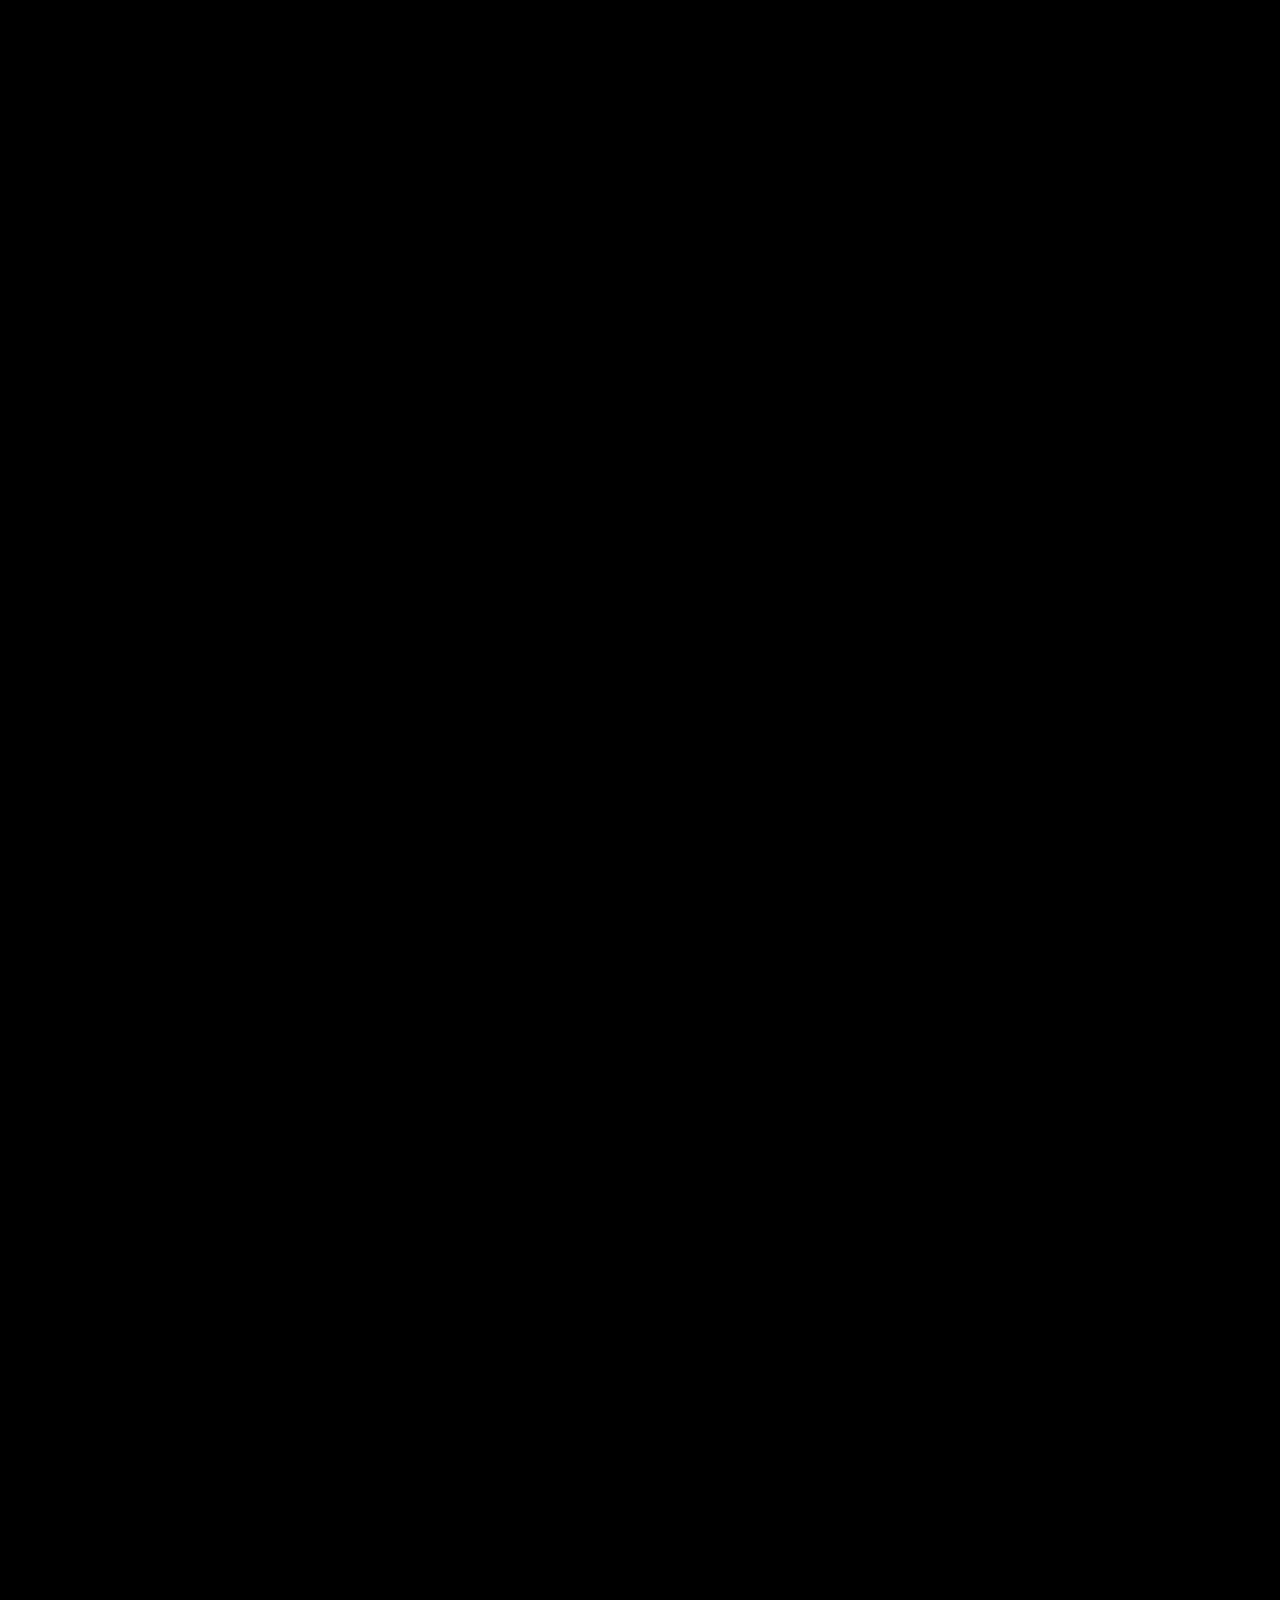
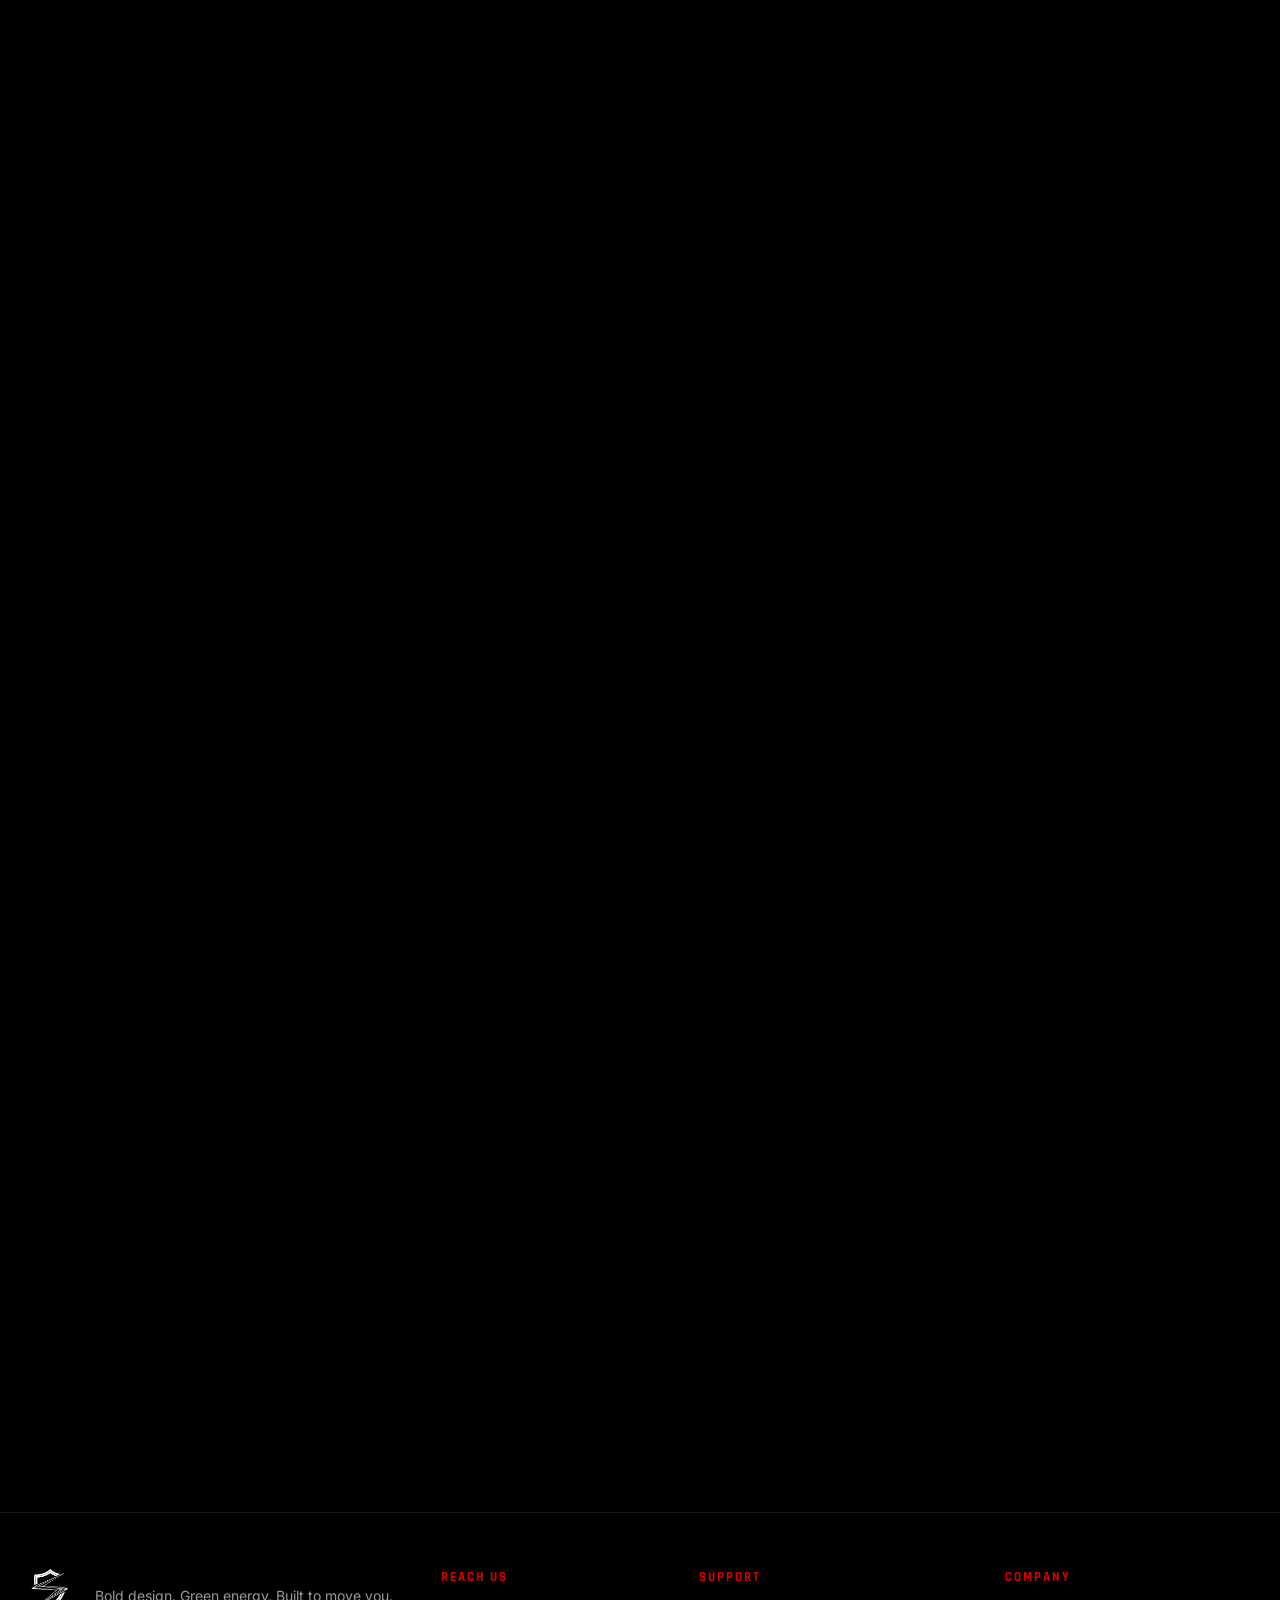
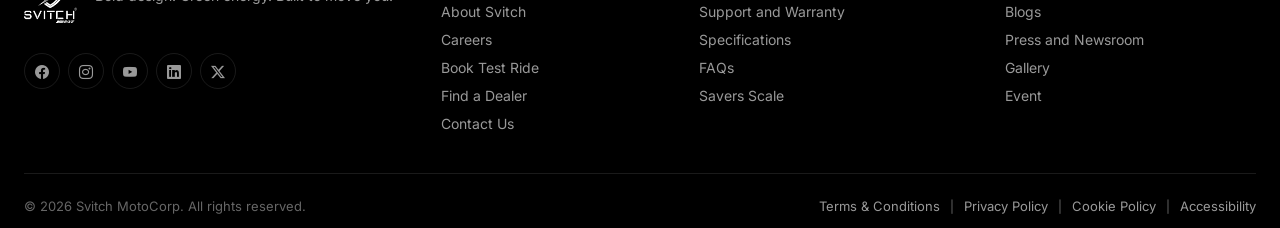
==== commit 0c6741f2: "New hero banner section, new banner images.... 10-8-2026" ====
--- a/index.html
+++ b/index.html
@@ -16,8 +16,14 @@
       rel="stylesheet"
     />
 
-    <link rel="stylesheet" href="https://cdn.jsdelivr.net/npm/swiper@11/swiper-bundle.min.css" />
-    <link rel="stylesheet" href="https://cdn.jsdelivr.net/npm/bootstrap-icons@1.13.1/font/bootstrap-icons.min.css" />
+    <link
+      rel="stylesheet"
+      href="https://cdn.jsdelivr.net/npm/swiper@11/swiper-bundle.min.css"
+    />
+    <link
+      rel="stylesheet"
+      href="https://cdn.jsdelivr.net/npm/bootstrap-icons@1.13.1/font/bootstrap-icons.min.css"
+    />
     <link rel="stylesheet" href="style.css" />
   </head>
 
@@ -70,7 +76,11 @@
               <li><button role="option" data-cur="INR">INR &#8377;</button></li>
               <li><button role="option" data-cur="USD">USD $</button></li>
               <li><button role="option" data-cur="EUR">EUR &#8364;</button></li>
-              <li><button role="option" data-cur="AED">AED &#1583;.&#1573;</button></li>
+              <li>
+                <button role="option" data-cur="AED">
+                  AED &#1583;.&#1573;
+                </button>
+              </li>
             </ul>
           </div>
 
@@ -156,20 +166,698 @@
 
     <div class="menu-backdrop" id="menuBackdrop" hidden></div>
 
-    <!------------------ HERO —----------------->
-    <section class="hero" id="hero">
+    <!------------------ SECTION 1 — HERO BANNER CAROUSEL ----------------->
+    <section
+      class="hero hero-banner-section"
+      id="hero"
+      aria-label="Svitch banner carousel"
+    >
+      <div class="hero-banner" id="heroBanner">
+        <div class="swiper hero-banner-swiper" id="heroBannerSwiper">
+          <div class="swiper-wrapper">
+            <div class="swiper-slide hero-banner-slide">
+              <img src="images/slide-1.png" alt="Svitch bike banner 1" />
+            </div>
+            <div class="swiper-slide hero-banner-slide">
+              <img src="images/slide-2.png" alt="Svitch bike banner 2" />
+            </div>
+            <div class="swiper-slide hero-banner-slide">
+              <img src="images/slide-3.png" alt="Svitch bike banner 3" />
+            </div>
+            <div class="swiper-slide hero-banner-slide">
+              <img src="images/slide-4.png" alt="Svitch bike banner 4" />
+            </div>
+          </div>
+        </div>
+        <div class="hero-banner-pagination" id="heroBannerPagination"></div>
+      </div>
+    </section>
+
+    <!-- SECTION 2 — PRODUCTS CAROUSEL -->
+    <section class="products" id="products" aria-label="Svitch product lineup">
+      <div class="products-pin" id="productsPin">
+        <div class="products-sticky">
+          <!-- Heading — corner-frame big heading -->
+          <div class="products-head heading-frame">
+            <svg
+              class="cf-mark cf-mark--tl"
+              viewBox="0 0 140 40"
+              preserveAspectRatio="none"
+              aria-hidden="true"
+            >
+              <polyline
+                points="0,40 24,12 140,12"
+                fill="none"
+                stroke="rgba(255,255,255,0.45)"
+                stroke-width="1"
+              />
+            </svg>
+            <div class="products-head-inner">
+              <div class="heading-copy">
+                <p class="eyebrow">The Svitch Lineup</p>
+                <h2 class="heading-title">
+                  Built To <span class="accent">Move You</span>
+                </h2>
+              </div>
+              <p class="heading-desc">
+                Every e-cycle is engineered for the Indian road. Scroll to
+                explore the range
+              </p>
+            </div>
+            <svg
+              class="cf-mark cf-mark--br"
+              viewBox="0 0 140 40"
+              preserveAspectRatio="none"
+              aria-hidden="true"
+            >
+              <polyline
+                points="140,0 116,28 0,28"
+                fill="none"
+                stroke="rgba(255,255,255,0.45)"
+                stroke-width="1"
+              />
+            </svg>
+          </div>
+
+          <div class="products-viewport">
+            <div class="products-track" id="productsTrack">
+              <article class="pcard">
+                <div class="pcard-media">
+                  <img
+                    src="images/products/handpainted/Gujarat.webp"
+                    alt="Svitch Handpainted"
+                  />
+                </div>
+                <div class="pcard-body">
+                  <h3 class="pcard-name">Svitch Handpainted</h3>
+                  <div class="pcard-price-row">
+                    <p class="pcard-price">₹ 59,999</p>
+                    <button
+                      class="add-to-cart"
+                      type="button"
+                      aria-label="Add Svitch Handpainted to cart"
+                    >
+                      <i class="bi bi-bag-plus"></i> Add to Cart
+                    </button>
+                  </div>
+                </div>
+              </article>
+
+              <article class="pcard">
+                <div class="pcard-media">
+                  <img
+                    src="images/products/lite xe/Lite.webp"
+                    alt="Svitch Lite XE"
+                  />
+                </div>
+                <div class="pcard-body">
+                  <h3 class="pcard-name">Svitch Lite XE</h3>
+                  <div class="pcard-price-row">
+                    <p class="pcard-price">₹ 44,999</p>
+                    <button
+                      class="add-to-cart"
+                      type="button"
+                      aria-label="Add Svitch Lite XE   to cart"
+                    >
+                      <i class="bi bi-bag-plus"></i> Add to Cart
+                    </button>
+                  </div>
+                </div>
+              </article>
+
+              <article class="pcard">
+                <div class="pcard-media">
+                  <img src="images/products/Mxe/MXE.webp" alt="Svitch MXE" />
+                </div>
+                <div class="pcard-body">
+                  <h3 class="pcard-name">Svitch MXE</h3>
+                  <div class="pcard-price-row">
+                    <p class="pcard-price">₹ 52,999</p>
+                    <button
+                      class="add-to-cart"
+                      type="button"
+                      aria-label="Add Svitch MXE to cart"
+                    >
+                      <i class="bi bi-bag-plus"></i> Add to Cart
+                    </button>
+                  </div>
+                </div>
+              </article>
+
+              <article class="pcard">
+                <div class="pcard-media">
+                  <img
+                    src="images/products/Brorix_07.webp"
+                    alt="Svitch Brorix 7"
+                  />
+                </div>
+                <div class="pcard-body">
+                  <h3 class="pcard-name">Svitch Brorix 7</h3>
+                  <div class="pcard-price-row">
+                    <p class="pcard-price">₹ 27,999</p>
+                    <button
+                      class="add-to-cart"
+                      type="button"
+                      aria-label="Add Svitch Brorix 7 to cart"
+                    >
+                      <i class="bi bi-bag-plus"></i> Add to Cart
+                    </button>
+                  </div>
+                </div>
+              </article>
+
+              <article class="pcard">
+                <div class="pcard-media">
+                  <img
+                    src="images/products/Elegon.webp"
+                    alt="Svitch Elegon 7"
+                  />
+                </div>
+                <div class="pcard-body">
+                  <h3 class="pcard-name">Svitch Elegon 7</h3>
+                  <div class="pcard-price-row">
+                    <p class="pcard-price">₹ 30,999</p>
+                    <button
+                      class="add-to-cart"
+                      type="button"
+                      aria-label="Add Svitch Elegon 7 to cart"
+                    >
+                      <i class="bi bi-bag-plus"></i> Add to Cart
+                    </button>
+                  </div>
+                </div>
+              </article>
+
+              <article class="pcard">
+                <div class="pcard-media">
+                  <img src="images/products/Velono.webp" alt="Svitch Velona" />
+                </div>
+                <div class="pcard-body">
+                  <h3 class="pcard-name">Svitch Velona</h3>
+                  <div class="pcard-price-row">
+                    <p class="pcard-price">₹ 29,999</p>
+                    <button
+                      class="add-to-cart"
+                      type="button"
+                      aria-label="Add Svitch Velona to cart"
+                    >
+                      <i class="bi bi-bag-plus"></i> Add to Cart
+                    </button>
+                  </div>
+                </div>
+              </article>
+
+              <article class="pcard">
+                <div class="pcard-media">
+                  <img src="images/Battery.webp" alt="Svitch Power Pack" />
+                </div>
+                <div class="pcard-body">
+                  <h3 class="pcard-name">Svitch Power Pack</h3>
+                  <div class="pcard-price-row">
+                    <p class="pcard-price">₹ 24,999</p>
+                    <button
+                      class="add-to-cart"
+                      type="button"
+                      aria-label="Add Svitch Power Pack to cart"
+                    >
+                      <i class="bi bi-bag-plus"></i> Add to Cart
+                    </button>
+                  </div>
+                </div>
+              </article>
+              <article class="pcard">
+                <div class="pcard-media">
+                  <img src="images/DishBreak.webp" alt="Svitch Power Pack" />
+                </div>
+                <div class="pcard-body">
+                  <h3 class="pcard-name">Svitch Disk Break</h3>
+                  <div class="pcard-price-row">
+                    <p class="pcard-price">₹ 15,000</p>
+                    <button
+                      class="add-to-cart"
+                      type="button"
+                      aria-label="Add Svitch Disk Break to cart"
+                    >
+                      <i class="bi bi-bag-plus"></i> Add to Cart
+                    </button>
+                  </div>
+                </div>
+              </article>
+              <article class="pcard">
+                <div class="pcard-media">
+                  <img src="images/XE-Display.webp" alt="Svitch Display" />
+                </div>
+                <div class="pcard-body">
+                  <h3 class="pcard-name">Svitch Display</h3>
+                  <div class="pcard-price-row">
+                    <p class="pcard-price">₹ 20,999</p>
+                    <button
+                      class="add-to-cart"
+                      type="button"
+                      aria-label="Add Svitch Display to cart"
+                    >
+                      <i class="bi bi-bag-plus"></i> Add to Cart
+                    </button>
+                  </div>
+                </div>
+              </article>
+              <article class="pcard">
+                <div class="pcard-media">
+                  <img src="images/Svitch XE Motor.webp" alt="Svitch Motor" />
+                </div>
+                <div class="pcard-body">
+                  <h3 class="pcard-name">Svitch Motor</h3>
+                  <div class="pcard-price-row">
+                    <p class="pcard-price">₹ 18,999</p>
+                    <button
+                      class="add-to-cart"
+                      type="button"
+                      aria-label="Add Svitch Motor to cart"
+                    >
+                      <i class="bi bi-bag-plus"></i> Add to Cart
+                    </button>
+                  </div>
+                </div>
+              </article>
+            </div>
+          </div>
+        </div>
+      </div>
+    </section>
+
+    <!-- SECTION 3 — FEATURES (bike + explore toggle → feature grid) -->
+    <section
+      class="features"
+      id="technology"
+      aria-label="Svitch advanced features"
+    >
+      <div class="features-inner">
+        <!-- Heading — corner-frame style, matches the products heading -->
+        <div class="features-head heading-frame">
+          <svg
+            class="cf-mark cf-mark--tl"
+            viewBox="0 0 140 40"
+            preserveAspectRatio="none"
+            aria-hidden="true"
+          >
+            <polyline
+              points="0,40 24,12 140,12"
+              fill="none"
+              stroke="rgba(255,255,255,0.45)"
+              stroke-width="1"
+            />
+          </svg>
+          <div class="heading-copy">
+            <p class="eyebrow">What's Inside</p>
+            <h2 class="heading-title">
+              Experience the <span class="accent">Features</span>
+            </h2>
+          </div>
+          <svg
+            class="cf-mark cf-mark--br"
+            viewBox="0 0 140 40"
+            preserveAspectRatio="none"
+            aria-hidden="true"
+          >
+            <polyline
+              points="140,0 116,28 0,28"
+              fill="none"
+              stroke="rgba(255,255,255,0.45)"
+              stroke-width="1"
+            />
+          </svg>
+        </div>
+
+        <!-- Stage + grid share one box: grid appears where the bike was -->
+        <div class="features-body" id="featuresBody">
+          <!-- Stage: centered bike + glassy explore button -->
+          <div class="features-stage" id="featuresStage">
+            <img
+              src="images/XE foldable Cutting.webp"
+              alt="Svitch folding electric cycle"
+              class="features-bike"
+            />
+            <button
+              class="feature-toggle"
+              id="featuresToggle"
+              type="button"
+              aria-expanded="false"
+            >
+              <span class="ft-ring" aria-hidden="true"></span>
+              <span class="ft-label">Explore Features</span>
+            </button>
+          </div>
+
+          <!-- Grid: replaces the bike once explored -->
+          <div class="features-grid" id="featuresGrid" aria-hidden="true">
+            <article class="feature-card">
+              <div class="feature-card-media">
+                <img src="images/Suspension Seat.webp" alt="Suspension Seat" />
+              </div>
+              <h3 class="feature-card-name">Suspension Seat</h3>
+              <p class="feature-card-desc">
+                Shock-absorbing saddle post for a smooth, cushioned ride.
+              </p>
+            </article>
+            <article class="feature-card">
+              <div class="feature-card-media">
+                <img src="images/LITE XE Display.webp" alt="XE Smart Display" />
+              </div>
+              <h3 class="feature-card-name">XE Smart Display</h3>
+              <p class="feature-card-desc">
+                Speed, range and assist level at a glance.
+              </p>
+            </article>
+            <article class="feature-card">
+              <div class="feature-card-media">
+                <img src="images/Battery.webp" alt="Lithium Battery" />
+              </div>
+              <h3 class="feature-card-name">Lithium Battery</h3>
+              <p class="feature-card-desc">
+                Removable, key-locked pack — charge it anywhere.
+              </p>
+            </article>
+            <article class="feature-card">
+              <div class="feature-card-media">
+                <img src="images/Svitch XE Motor.webp" alt="XE Hub Motor" />
+              </div>
+              <h3 class="feature-card-name">XE Hub Motor</h3>
+              <p class="feature-card-desc">
+                Rear hub drive delivering smooth, confident power.
+              </p>
+            </article>
+            <article class="feature-card">
+              <div class="feature-card-media">
+                <img src="images/Padel Assist png.webp" alt="Pedal Assist" />
+              </div>
+              <h3 class="feature-card-name">Pedal Assist</h3>
+              <p class="feature-card-desc">
+                Multi-level cadence sensing tuned to your ride.
+              </p>
+            </article>
+            <article class="feature-card">
+              <div class="feature-card-media">
+                <img src="images/DishBreak.webp" alt="Disc Brakes" />
+              </div>
+              <h3 class="feature-card-name">Disc Brakes</h3>
+              <p class="feature-card-desc">
+                Dual-disc braking for reliable stopping power.
+              </p>
+            </article>
+            <button class="features-close" id="featuresClose" type="button">
+              ← Back to the bike
+            </button>
+          </div>
+        </div>
+      </div>
+    </section>
+
+    <!-- SECTION 4 — SVITCH MERCHANDISE --->
+    <section class="merch" id="merch" aria-label="Svitch merchandise">
+      <div class="container">
+        <!-- Heading — corner-frame, title left + desc right (matches Section 2) -->
+        <div class="merch-head heading-frame">
+          <svg
+            class="cf-mark cf-mark--tl"
+            viewBox="0 0 140 40"
+            preserveAspectRatio="none"
+            aria-hidden="true"
+          >
+            <polyline
+              points="0,40 24,12 140,12"
+              fill="none"
+              stroke="rgba(255,255,255,0.45)"
+              stroke-width="1"
+            />
+          </svg>
+          <div class="merch-head-inner">
+            <div class="heading-copy">
+              <p class="eyebrow">The Svitch Store</p>
+              <h2 class="heading-title">
+                Svitch <span class="accent">Merchandise</span>
+              </h2>
+            </div>
+            <p class="heading-desc">
+              Flaunt all of your moods, tints &amp; shades with some cool Svitch
+              Bike athleisure wear.
+            </p>
+          </div>
+          <svg
+            class="cf-mark cf-mark--br"
+            viewBox="0 0 140 40"
+            preserveAspectRatio="none"
+            aria-hidden="true"
+          >
+            <polyline
+              points="140,0 116,28 0,28"
+              fill="none"
+              stroke="rgba(255,255,255,0.45)"
+              stroke-width="1"
+            />
+          </svg>
+        </div>
+        <div class="merch-carousel-wrap">
+          <div class="swiper merch-swiper" id="merchCarousel">
+            <div class="swiper-wrapper">
+              <div
+                class="swiper-slide merch-card"
+                data-name="Svitch TShirt Tee"
+                data-price="₹ 1,299"
+              >
+                <div
+                  class="merch-card-media"
+                  style="
+                    background-image: url(&quot;images/Merchendies/Black\ T-shirt\ 01.webp&quot;);
+                  "
+                ></div>
+                <div class="merch-card-titlebar">
+                  <h3 class="merch-card-name">Black Svitch TShirt</h3>
+                </div>
+                <div class="merch-card-below">
+                  <p class="merch-card-price">₹ 1,299</p>
+                  <button
+                    class="add-to-cart"
+                    type="button"
+                    aria-label="Add Svitch TShirt to cart"
+                  >
+                    <i class="bi bi-bag-plus"></i> Add to Cart
+                  </button>
+                </div>
+              </div>
+              <div
+                class="swiper-slide merch-card"
+                data-name="Svitch Cap"
+                data-price="₹ 799"
+              >
+                <div
+                  class="merch-card-media"
+                  style="
+                    background-image: url(&quot;images/Merchendies/svitch\ caps.webp&quot;);
+                  "
+                ></div>
+                <div class="merch-card-titlebar">
+                  <h3 class="merch-card-name">Svitch Cap</h3>
+                </div>
+                <div class="merch-card-below">
+                  <p class="merch-card-price">₹ 799</p>
+                  <button
+                    class="add-to-cart"
+                    type="button"
+                    aria-label="Add Svitch Cap to cart"
+                  >
+                    <i class="bi bi-bag-plus"></i> Add to Cart
+                  </button>
+                </div>
+              </div>
+              <div
+                class="swiper-slide merch-card"
+                data-name="Svitch Polo TShirt"
+                data-price="₹ 2,499"
+              >
+                <div
+                  class="merch-card-media"
+                  style="
+                    background-image: url(&quot;images/Merchendies/Blue\ polo.webp&quot;);
+                  "
+                ></div>
+                <div class="merch-card-titlebar">
+                  <h3 class="merch-card-name">Svitch Polo TShirt</h3>
+                </div>
+                <div class="merch-card-below">
+                  <p class="merch-card-price">₹ 1,299</p>
+                  <button
+                    class="add-to-cart"
+                    type="button"
+                    aria-label="Add Svitch Polo TShirt to cart"
+                  >
+                    <i class="bi bi-bag-plus"></i> Add to Cart
+                  </button>
+                </div>
+              </div>
+              <div
+                class="swiper-slide merch-card"
+                data-name="Svitch Tank"
+                data-price="₹ 599"
+              >
+                <div
+                  class="merch-card-media"
+                  style="
+                    background-image: url(&quot;images/Merchendies/Girl\ Tank.webp&quot;);
+                  "
+                ></div>
+                <div class="merch-card-titlebar">
+                  <h3 class="merch-card-name">Svitch Tank for Girls</h3>
+                </div>
+                <div class="merch-card-below">
+                  <p class="merch-card-price">₹ 899</p>
+                  <button
+                    class="add-to-cart"
+                    type="button"
+                    aria-label="Add Svitch Tank to cart"
+                  >
+                    <i class="bi bi-bag-plus"></i> Add to Cart
+                  </button>
+                </div>
+              </div>
+              <div
+                class="swiper-slide merch-card"
+                data-name="Svitch Hoodie"
+                data-price="₹ 3,499"
+              >
+                <div
+                  class="merch-card-media"
+                  style="
+                    background-image: url(&quot;images/Merchendies/Girls\ Hoodie\ 01.webp&quot;);
+                  "
+                ></div>
+                <div class="merch-card-titlebar">
+                  <h3 class="merch-card-name">Svitch Hoodie for Girls</h3>
+                </div>
+                <div class="merch-card-below">
+                  <p class="merch-card-price">₹ 1,199</p>
+                  <button
+                    class="add-to-cart"
+                    type="button"
+                    aria-label="Add Svitch Hoodie to cart"
+                  >
+                    <i class="bi bi-bag-plus"></i> Add to Cart
+                  </button>
+                </div>
+              </div>
+              <div
+                class="swiper-slide merch-card"
+                data-name="Svitch Crew"
+                data-price="₹ 1,899"
+              >
+                <div
+                  class="merch-card-media"
+                  style="
+                    background-image: url(&quot;images/Merchendies/svitch\ tshirts.webp&quot;);
+                  "
+                ></div>
+                <div class="merch-card-titlebar">
+                  <h3 class="merch-card-name">Svitch Tshirts</h3>
+                </div>
+                <div class="merch-card-below">
+                  <p class="merch-card-price">₹ 1,899</p>
+                  <button
+                    class="add-to-cart"
+                    type="button"
+                    aria-label="Add Svitch Crew to cart"
+                  >
+                    <i class="bi bi-bag-plus"></i> Add to Cart
+                  </button>
+                </div>
+              </div>
+            </div>
+          </div>
+          <button
+            class="merch-arrow merch-prev"
+            type="button"
+            aria-label="Previous"
+          >
+            <svg viewBox="0 0 24 24" aria-hidden="true">
+              <path
+                d="m14.5 5-7 7 7 7"
+                fill="none"
+                stroke="currentColor"
+                stroke-width="1.8"
+                stroke-linecap="round"
+                stroke-linejoin="round"
+              />
+            </svg>
+          </button>
+          <button
+            class="merch-arrow merch-next"
+            type="button"
+            aria-label="Next"
+          >
+            <svg viewBox="0 0 24 24" aria-hidden="true">
+              <path
+                d="m9.5 5 7 7-7 7"
+                fill="none"
+                stroke="currentColor"
+                stroke-width="1.8"
+                stroke-linecap="round"
+                stroke-linejoin="round"
+              />
+            </svg>
+          </button>
+        </div>
+      </div>
+    </section>
+
+    <!-- SECTION 5 — SVITCH CYCLES (interactive bike showcase) -->
+    <section
+      class="cycles"
+      id="cycles"
+      aria-label="Svitch electric cycle showcase"
+    >
       <!-- Ambient red glow behind the bike -->
       <div class="hero-glow" aria-hidden="true"></div>
 
-      <div class="hero-head">
-        <p class="hero-eyebrow">The Svitch Fat-Tyre Folder</p>
-        <h1 class="hero-title">
-          Built <span class="accent">Different.</span>
-        </h1>
-        <p class="hero-sub">
-          Every part earns its place. Tap a marker to see what's inside.
-        </p>
+      <!-- Heading — corner-frame, eyebrow + title (house style) -->
+      <div class="hero-head heading-frame">
+        <svg
+          class="cf-mark cf-mark--tl"
+          viewBox="0 0 140 40"
+          preserveAspectRatio="none"
+          aria-hidden="true"
+        >
+          <polyline
+            points="0,40 24,12 140,12"
+            fill="none"
+            stroke="rgba(255,255,255,0.45)"
+            stroke-width="1"
+          />
+        </svg>
+        <div class="hero-head-inner">
+          <div class="heading-copy">
+            <p class="eyebrow eyebrow-line">The Svitch Range</p>
+            <h2 class="heading-title">
+              Explore Our <span class="accent">Cycles</span>
+            </h2>
+          </div>
+          <p class="heading-desc">
+            Every part earns its place. Tap a marker on the bike to see what's
+            inside.
+          </p>
+        </div>
+        <svg
+          class="cf-mark cf-mark--br"
+          viewBox="0 0 140 40"
+          preserveAspectRatio="none"
+          aria-hidden="true"
+        >
+          <polyline
+            points="140,0 116,28 0,28"
+            fill="none"
+            stroke="rgba(255,255,255,0.45)"
+            stroke-width="1"
+          />
+        </svg>
       </div>
+
       <div class="bike-stage" id="bikeStage">
         <img
           src="images/Red View.webp"
@@ -186,361 +874,88 @@
       </div>
     </section>
 
-    <!-- SECTION 2 — PRODUCTS CAROUSEL -->
-    <section class="products" id="products" aria-label="Svitch product lineup">
-      <div class="products-pin" id="productsPin">
-        <div class="products-sticky">
-        <!-- Heading — corner-frame big heading -->
-        <div class="products-head heading-frame">
-          <svg class="cf-mark cf-mark--tl" viewBox="0 0 140 40" preserveAspectRatio="none" aria-hidden="true">
-            <polyline points="0,40 24,12 140,12" fill="none" stroke="rgba(255,255,255,0.45)" stroke-width="1" />
-          </svg>
-          <div class="products-head-inner">
-            <div class="heading-copy">
-              <p class="eyebrow">The Svitch Lineup</p>
-              <h2 class="heading-title">Built To <span class="accent">Move You</span></h2>
-            </div>
-            <p class="heading-desc">
-              Every e-cycle is engineered for the Indian road. Scroll to explore
-              the range
-            </p>
-          </div>
-          <svg class="cf-mark cf-mark--br" viewBox="0 0 140 40" preserveAspectRatio="none" aria-hidden="true">
-            <polyline points="140,0 116,28 0,28" fill="none" stroke="rgba(255,255,255,0.45)" stroke-width="1" />
-          </svg>
-        </div>
-
-        <div class="products-viewport">
-          <div class="products-track" id="productsTrack">
-            <article class="pcard">
-              <div class="pcard-media">
-                <img src="images/products/handpainted/Gujarat.webp" alt="Svitch Handpainted" />
-              </div>
-              <div class="pcard-body">
-                <h3 class="pcard-name">Svitch Handpainted</h3>
-                <div class="pcard-price-row">
-                  <p class="pcard-price">₹ 59,999</p>
-                  <button class="add-to-cart" type="button" aria-label="Add Svitch Handpainted to cart"><i class="bi bi-bag-plus"></i> Add to Cart</button>
-                </div>
-              </div>
-            </article>
-
-            <article class="pcard">
-              <div class="pcard-media">
-                <img src="images/products/lite xe/Lite.webp" alt="Svitch Lite XE" />
-              </div>
-              <div class="pcard-body">
-                <h3 class="pcard-name">Svitch Lite XE</h3>
-                <div class="pcard-price-row">
-                  <p class="pcard-price">₹ 44,999</p>
-                  <button class="add-to-cart" type="button" aria-label="Add Svitch Lite XE   to cart"><i class="bi bi-bag-plus"></i> Add to Cart</button>
-                </div>
-              </div>
-            </article>
-
-            <article class="pcard">
-              <div class="pcard-media">
-                <img src="images/products/Mxe/MXE.webp" alt="Svitch MXE" />
-              </div>
-              <div class="pcard-body">
-                <h3 class="pcard-name">Svitch MXE</h3>
-                <div class="pcard-price-row">
-                  <p class="pcard-price">₹ 52,999</p>
-                  <button class="add-to-cart" type="button" aria-label="Add Svitch MXE to cart"><i class="bi bi-bag-plus"></i> Add to Cart</button>
-                </div>
-              </div>
-            </article>
-
-            <article class="pcard">
-              <div class="pcard-media">
-                <img src="images/products/Brorix_07.webp" alt="Svitch Brorix 7" />
-              </div>
-              <div class="pcard-body">
-                <h3 class="pcard-name">Svitch Brorix 7</h3>
-                <div class="pcard-price-row">
-                  <p class="pcard-price">₹ 27,999</p>
-                  <button class="add-to-cart" type="button" aria-label="Add Svitch Brorix 7 to cart"><i class="bi bi-bag-plus"></i> Add to Cart</button>
-                </div>
-              </div>
-            </article>
-
-               <article class="pcard">
-              <div class="pcard-media">
-                <img src="images/products/Elegon.webp" alt="Svitch Elegon 7" />
-              </div>
-              <div class="pcard-body">
-                <h3 class="pcard-name">Svitch Elegon 7</h3>
-                <div class="pcard-price-row">
-                  <p class="pcard-price">₹ 30,999</p>
-                  <button class="add-to-cart" type="button" aria-label="Add Svitch Elegon 7 to cart"><i class="bi bi-bag-plus"></i> Add to Cart</button>
-                </div>
-              </div>
-            </article>
-
-               <article class="pcard">
-              <div class="pcard-media">
-                <img src="images/products/Velono.webp" alt="Svitch Velona" />
-              </div>
-              <div class="pcard-body">
-                <h3 class="pcard-name">Svitch Velona</h3>
-                <div class="pcard-price-row">
-                  <p class="pcard-price">₹ 29,999</p>
-                  <button class="add-to-cart" type="button" aria-label="Add Svitch Velona to cart"><i class="bi bi-bag-plus"></i> Add to Cart</button>
-                </div>
-              </div>
-            </article>
-
-             <article class="pcard">
-              <div class="pcard-media">
-                <img src="images/Battery.webp" alt="Svitch Power Pack" />
-              </div>
-              <div class="pcard-body">
-                <h3 class="pcard-name">Svitch Power Pack</h3>
-                <div class="pcard-price-row">
-                  <p class="pcard-price">₹ 24,999</p>
-                  <button class="add-to-cart" type="button" aria-label="Add Svitch Power Pack to cart"><i class="bi bi-bag-plus"></i> Add to Cart</button>
-                </div>
-              </div>
-            </article>
-             <article class="pcard">
-              <div class="pcard-media">
-                <img src="images/DishBreak.webp" alt="Svitch Power Pack" />
-              </div>
-              <div class="pcard-body">
-                <h3 class="pcard-name">Svitch Disk Break</h3>
-                <div class="pcard-price-row">
-                  <p class="pcard-price">₹ 15,000</p>
-                  <button class="add-to-cart" type="button" aria-label="Add Svitch Disk Break to cart"><i class="bi bi-bag-plus"></i> Add to Cart</button>
-                </div>
-              </div>
-            </article>
-             <article class="pcard">
-              <div class="pcard-media">
-                <img src="images/XE-Display.webp" alt="Svitch Display" />
-              </div>
-              <div class="pcard-body">
-                <h3 class="pcard-name">Svitch Display</h3>
-                <div class="pcard-price-row">
-                  <p class="pcard-price">₹ 20,999</p>
-                  <button class="add-to-cart" type="button" aria-label="Add Svitch Display to cart"><i class="bi bi-bag-plus"></i> Add to Cart</button>
-                </div>
-              </div>
-            </article>
-             <article class="pcard">
-              <div class="pcard-media">
-                <img src="images/Svitch XE Motor.webp" alt="Svitch Motor" />
-              </div>
-              <div class="pcard-body">
-                <h3 class="pcard-name">Svitch Motor</h3>
-                <div class="pcard-price-row">
-                  <p class="pcard-price">₹ 18,999</p>
-                  <button class="add-to-cart" type="button" aria-label="Add Svitch Motor to cart"><i class="bi bi-bag-plus"></i> Add to Cart</button>
-                </div>
-              </div>
-            </article>
-          </div>
-        </div>
-      </div>
-      </div>
-    </section>
-
-    <!-- SECTION 3 — FEATURES (bike + explore toggle → feature grid) -->
-    <section class="features" id="technology" aria-label="Svitch advanced features">
-      <div class="features-inner">
-        <!-- Heading — corner-frame style, matches the products heading -->
-        <div class="features-head heading-frame">
-          <svg class="cf-mark cf-mark--tl" viewBox="0 0 140 40" preserveAspectRatio="none" aria-hidden="true">
-            <polyline points="0,40 24,12 140,12" fill="none" stroke="rgba(255,255,255,0.45)" stroke-width="1" />
-          </svg>
-          <div class="heading-copy">
-            <p class="eyebrow">What's Inside</p>
-            <h2 class="heading-title">Experience the <span class="accent">Features</span></h2>
-          </div>
-          <svg class="cf-mark cf-mark--br" viewBox="0 0 140 40" preserveAspectRatio="none" aria-hidden="true">
-            <polyline points="140,0 116,28 0,28" fill="none" stroke="rgba(255,255,255,0.45)" stroke-width="1" />
-          </svg>
-        </div>
-
-        <!-- Stage + grid share one box: grid appears where the bike was -->
-        <div class="features-body" id="featuresBody">
-          <!-- Stage: centered bike + glassy explore button -->
-          <div class="features-stage" id="featuresStage">
-            <img
-              src="images/XE foldable Cutting.webp"
-              alt="Svitch folding electric cycle"
-              class="features-bike"
-            />
-            <button class="feature-toggle" id="featuresToggle" type="button" aria-expanded="false">
-              <span class="ft-ring" aria-hidden="true"></span>
-              <span class="ft-label">Explore Features</span>
-            </button>
-          </div>
-
-          <!-- Grid: replaces the bike once explored -->
-          <div class="features-grid" id="featuresGrid" aria-hidden="true">
-            <article class="feature-card">
-              <div class="feature-card-media"><img src="images/Suspension Seat.webp" alt="Suspension Seat" /></div>
-              <h3 class="feature-card-name">Suspension Seat</h3>
-              <p class="feature-card-desc">Shock-absorbing saddle post for a smooth, cushioned ride.</p>
-            </article>
-            <article class="feature-card">
-              <div class="feature-card-media"><img src="images/LITE XE Display.webp" alt="XE Smart Display" /></div>
-              <h3 class="feature-card-name">XE Smart Display</h3>
-              <p class="feature-card-desc">Speed, range and assist level at a glance.</p>
-            </article>
-            <article class="feature-card">
-              <div class="feature-card-media"><img src="images/Battery.webp" alt="Lithium Battery" /></div>
-              <h3 class="feature-card-name">Lithium Battery</h3>
-              <p class="feature-card-desc">Removable, key-locked pack — charge it anywhere.</p>
-            </article>
-            <article class="feature-card">
-              <div class="feature-card-media"><img src="images/Svitch XE Motor.webp" alt="XE Hub Motor" /></div>
-              <h3 class="feature-card-name">XE Hub Motor</h3>
-              <p class="feature-card-desc">Rear hub drive delivering smooth, confident power.</p>
-            </article>
-            <article class="feature-card">
-              <div class="feature-card-media"><img src="images/Padel Assist png.webp" alt="Pedal Assist" /></div>
-              <h3 class="feature-card-name">Pedal Assist</h3>
-              <p class="feature-card-desc">Multi-level cadence sensing tuned to your ride.</p>
-            </article>
-            <article class="feature-card">
-              <div class="feature-card-media"><img src="images/DishBreak.webp" alt="Disc Brakes" /></div>
-              <h3 class="feature-card-name">Disc Brakes</h3>
-              <p class="feature-card-desc">Dual-disc braking for reliable stopping power.</p>
-            </article>
-            <button class="features-close" id="featuresClose" type="button">← Back to the bike</button>
-          </div>
-        </div>
-      </div>
-    </section>
-
-    <!-- SECTION 4 — SVITCH MERCHANDISE --->
-    <section class="merch" id="merch" aria-label="Svitch merchandise">
-      <div class="container">
-        <!-- Heading — corner-frame, title left + desc right (matches Section 2) -->
-        <div class="merch-head heading-frame">
-          <svg class="cf-mark cf-mark--tl" viewBox="0 0 140 40" preserveAspectRatio="none" aria-hidden="true">
-            <polyline points="0,40 24,12 140,12" fill="none" stroke="rgba(255,255,255,0.45)" stroke-width="1" />
-          </svg>
-          <div class="merch-head-inner">
-            <div class="heading-copy">
-              <p class="eyebrow">The Svitch Store</p>
-              <h2 class="heading-title">Svitch <span class="accent">Merchandise</span></h2>
-            </div>
-            <p class="heading-desc">
-              Flaunt all of your moods, tints &amp; shades with some cool
-              Svitch Bike athleisure wear.
-            </p>
-          </div>
-          <svg class="cf-mark cf-mark--br" viewBox="0 0 140 40" preserveAspectRatio="none" aria-hidden="true">
-            <polyline points="140,0 116,28 0,28" fill="none" stroke="rgba(255,255,255,0.45)" stroke-width="1" />
-          </svg>
-        </div>
-        <div class="merch-carousel-wrap">
-          <div class="swiper merch-swiper" id="merchCarousel">
-            <div class="swiper-wrapper">
-              <div class="swiper-slide merch-card" data-name="Svitch TShirt Tee" data-price="₹ 1,299">
-                <div class="merch-card-media" style="background-image:url('images/Merchendies/Black\ T-shirt\ 01.webp')"></div>
-                <div class="merch-card-titlebar">
-                  <h3 class="merch-card-name">Black Svitch TShirt</h3>
-                </div>
-                <div class="merch-card-below">
-                  <p class="merch-card-price">₹ 1,299</p>
-                  <button class="add-to-cart" type="button" aria-label="Add Svitch TShirt to cart"><i class="bi bi-bag-plus"></i> Add to Cart</button>
-                </div>
-              </div>
-              <div class="swiper-slide merch-card" data-name="Svitch Cap" data-price="₹ 799">
-                <div class="merch-card-media" style="background-image:url('images/Merchendies/svitch\ caps.webp')"></div>
-                <div class="merch-card-titlebar">
-                  <h3 class="merch-card-name">Svitch Cap</h3>
-                </div>
-                <div class="merch-card-below">
-                  <p class="merch-card-price">₹ 799</p>
-                  <button class="add-to-cart" type="button" aria-label="Add Svitch Cap to cart"><i class="bi bi-bag-plus"></i> Add to Cart</button>
-                </div>
-              </div>
-              <div class="swiper-slide merch-card" data-name="Svitch Polo TShirt" data-price="₹ 2,499">
-                <div class="merch-card-media" style="background-image:url('images/Merchendies/Blue\ polo.webp')"></div>
-                <div class="merch-card-titlebar">
-                  <h3 class="merch-card-name">Svitch Polo TShirt</h3>
-                </div>
-                <div class="merch-card-below">
-                  <p class="merch-card-price">₹ 1,299</p>
-                  <button class="add-to-cart" type="button" aria-label="Add Svitch Polo TShirt to cart"><i class="bi bi-bag-plus"></i> Add to Cart</button>
-                </div>
-              </div>
-              <div class="swiper-slide merch-card" data-name="Svitch Tank" data-price="₹ 599">
-                <div class="merch-card-media" style="background-image:url('images/Merchendies/Girl\ Tank.webp')"></div>
-                <div class="merch-card-titlebar">
-                  <h3 class="merch-card-name">Svitch Tank for Girls</h3>
-                </div>
-                <div class="merch-card-below">
-                  <p class="merch-card-price">₹ 899</p>
-                  <button class="add-to-cart" type="button" aria-label="Add Svitch Tank to cart"><i class="bi bi-bag-plus"></i> Add to Cart</button>
-                </div>
-              </div>
-              <div class="swiper-slide merch-card" data-name="Svitch Hoodie" data-price="₹ 3,499">
-                <div class="merch-card-media" style="background-image:url('images/Merchendies/Girls\ Hoodie\ 01.webp')"></div>
-                <div class="merch-card-titlebar">
-                  <h3 class="merch-card-name">Svitch Hoodie for Girls</h3>
-                </div>
-                <div class="merch-card-below">
-                  <p class="merch-card-price">₹ 1,199</p>
-                  <button class="add-to-cart" type="button" aria-label="Add Svitch Hoodie to cart"><i class="bi bi-bag-plus"></i> Add to Cart</button>
-                </div>
-              </div>
-              <div class="swiper-slide merch-card" data-name="Svitch Crew" data-price="₹ 1,899">
-                <div class="merch-card-media" style="background-image:url('images/Merchendies/svitch\ tshirts.webp')"></div>
-                <div class="merch-card-titlebar">
-                  <h3 class="merch-card-name">Svitch Tshirts</h3>
-                </div>
-                <div class="merch-card-below">
-                  <p class="merch-card-price">₹ 1,899</p>
-                  <button class="add-to-cart" type="button" aria-label="Add Svitch Crew to cart"><i class="bi bi-bag-plus"></i> Add to Cart</button>
-                </div>
-              </div>
-            </div>
-          </div>
-          <button class="merch-arrow merch-prev" type="button" aria-label="Previous">
-            <svg viewBox="0 0 24 24" aria-hidden="true"><path d="m14.5 5-7 7 7 7" fill="none" stroke="currentColor" stroke-width="1.8" stroke-linecap="round" stroke-linejoin="round"/></svg>
-          </button>
-          <button class="merch-arrow merch-next" type="button" aria-label="Next">
-            <svg viewBox="0 0 24 24" aria-hidden="true"><path d="m9.5 5 7 7-7 7" fill="none" stroke="currentColor" stroke-width="1.8" stroke-linecap="round" stroke-linejoin="round"/></svg>
-          </button>
-        </div>
-      </div>
-    </section>
-
-    <!-- SECTION 5 — SVITCH STORIES -->
+    <!-- SECTION 6 — SVITCH STORIES -->
     <section class="stories" id="stories" aria-label="Svitch stories gallery">
       <div class="stories-scroll" id="storiesScroll">
         <div class="stories-sticky">
           <div class="container">
             <div class="stories-head heading-frame">
-              <svg class="cf-mark cf-mark--tl" viewBox="0 0 140 40" preserveAspectRatio="none" aria-hidden="true">
-                <polyline points="0,40 24,12 140,12" fill="none" stroke="rgba(255,255,255,0.45)" stroke-width="1" />
+              <svg
+                class="cf-mark cf-mark--tl"
+                viewBox="0 0 140 40"
+                preserveAspectRatio="none"
+                aria-hidden="true"
+              >
+                <polyline
+                  points="0,40 24,12 140,12"
+                  fill="none"
+                  stroke="rgba(255,255,255,0.45)"
+                  stroke-width="1"
+                />
               </svg>
               <div class="stories-head-inner">
                 <div class="heading-copy">
                   <p class="eyebrow">Ride The Journey</p>
-                  <h2 class="heading-title">Svitch <span class="accent">Stories</span></h2>
+                  <h2 class="heading-title">
+                    Svitch <span class="accent">Stories</span>
+                  </h2>
                 </div>
                 <p class="heading-desc">
-                  Growth, customers and products — every frame is a chapter of the
-                  ride so far.
+                  Growth, customers and products — every frame is a chapter of
+                  the ride so far.
                 </p>
               </div>
-              <svg class="cf-mark cf-mark--br" viewBox="0 0 140 40" preserveAspectRatio="none" aria-hidden="true">
-                <polyline points="140,0 116,28 0,28" fill="none" stroke="rgba(255,255,255,0.45)" stroke-width="1" />
+              <svg
+                class="cf-mark cf-mark--br"
+                viewBox="0 0 140 40"
+                preserveAspectRatio="none"
+                aria-hidden="true"
+              >
+                <polyline
+                  points="140,0 116,28 0,28"
+                  fill="none"
+                  stroke="rgba(255,255,255,0.45)"
+                  stroke-width="1"
+                />
               </svg>
             </div>
           </div>
           <div class="stories-viewport">
-            <div class="stories-card"><img src="./images/Stories/slide.webp" alt="Svitch story 1" loading="lazy" /></div>
-            <div class="stories-card"><img src="./images/Stories/slide1.webp" alt="Svitch story 2" loading="lazy" /></div>
-            <div class="stories-card"><img src="./images/Stories/slide2.webp" alt="Svitch story 3" loading="lazy" /></div>
-            <div class="stories-card"><img src="./images/Stories/slide3.webp" alt="Svitch story 4" loading="lazy" /></div>
-            <div class="stories-card"><img src="./images/Stories/slide4.webp" alt="Svitch story 5" loading="lazy" /></div>
+            <div class="stories-card">
+              <img
+                src="./images/Stories/slide.webp"
+                alt="Svitch story 1"
+                loading="lazy"
+              />
+            </div>
+            <div class="stories-card">
+              <img
+                src="./images/Stories/slide1.webp"
+                alt="Svitch story 2"
+                loading="lazy"
+              />
+            </div>
+            <div class="stories-card">
+              <img
+                src="./images/Stories/slide2.webp"
+                alt="Svitch story 3"
+                loading="lazy"
+              />
+            </div>
+            <div class="stories-card">
+              <img
+                src="./images/Stories/slide3.webp"
+                alt="Svitch story 4"
+                loading="lazy"
+              />
+            </div>
+            <div class="stories-card">
+              <img
+                src="./images/Stories/slide4.webp"
+                alt="Svitch story 5"
+                loading="lazy"
+              />
+            </div>
             <!-- <div class="stories-card"><img src="./images/Stories/slide.jpg" alt="Svitch story 6" loading="lazy" /></div>
             <div class="stories-card"><img src="./images/Stories/slide.jpg" alt="Svitch story 7" loading="lazy" /></div>
             <div class="stories-card"><img src="./images/Stories/slide.jpg" alt="Svitch story 8" loading="lazy" /></div>
@@ -558,9 +973,7 @@
           <div class="footer-brand">
             <div class="footer-brand-row">
               <a href="#hero" class="footer-logo-link"
-                ><img
-                  src="images/logos/Svitch (1).webp"
-                  alt="Svitch Bike"
+                ><img src="images/logos/Svitch (1).webp" alt="Svitch Bike"
               /></a>
               <p class="footer-desc">
                 Bold design. Green energy. Built to move you.
@@ -687,7 +1100,14 @@
 
     <!-- Merch zoom lightbox -->
     <div class="merch-zoom" id="merchZoom" aria-hidden="true">
-      <button class="merch-zoom-close" id="merchZoomClose" type="button" aria-label="Close">×</button>
+      <button
+        class="merch-zoom-close"
+        id="merchZoomClose"
+        type="button"
+        aria-label="Close"
+      >
+        ×
+      </button>
       <figure class="merch-zoom-figure">
         <img id="merchZoomImg" src="" alt="" />
         <figcaption>
@@ -703,4 +1123,3 @@
     <script src="script.js"></script>
   </body>
 </html>
-
--- a/style.css
+++ b/style.css
@@ -424,9 +424,28 @@
     display: flex;
     flex-direction: column;
     align-items: center;
-    justify-content: center;
-    min-height: calc(100vh - var(--header-h) - var(--announce-h));
-    padding: 32px 24px 44px;
+    justify-content: flex-start;
+    padding: 0;
+    background: var(--black);
+    overflow: hidden;
+}
+
+/* Top banner section (was the old hero) — the auto banner carousel is
+   the first section on the page, full-width. Bottom padding gives the
+   gap down into the Products slider. */
+.hero-banner-section { width: 100%; padding-bottom: 56px; }
+@media (max-width: 720px) {
+    .hero-banner-section { padding-bottom: 32px; }
+}
+
+/* The moved-down cycle showcase (after Merch) — red bike + hotspots. */
+.cycles {
+    position: relative;
+    display: flex;
+    flex-direction: column;
+    align-items: center;
+    justify-content: flex-start;
+    padding: var(--section-gap) 24px calc(var(--section-gap) + 24px);
     background: var(--black);
     overflow: hidden;
 }
@@ -436,7 +455,7 @@
 .hero-glow {
     position: absolute;
     left: 50%;
-    top: 52%;
+    top: 55%;
     width: min(1100px, 120vw);
     aspect-ratio: 1;
     transform: translate(-50%, -50%);
@@ -449,38 +468,133 @@
     pointer-events: none;
 }
 
+/* ——— Cycles heading (corner-frame house style) ——— */
 .hero-head {
     position: relative;
     z-index: 2;
-    text-align: center;
-}
-
-.hero-eyebrow {
-    color: var(--red-lit);
-    font-size: 12px;
-    font-weight: 700;
-    letter-spacing: 4px;
-    text-transform: uppercase;
-    margin-bottom: 10px;
-}
-
-.hero-title {
-    font-size: clamp(46px, 8.5vw, 104px);
-    font-weight: 700;
-    line-height: 0.95;
-    letter-spacing: -1.5px;
-    text-transform: uppercase;
-}
-
-.hero-title .accent { color: var(--red-lit); }
-
-.hero-sub {
-    max-width: 440px;
-    margin: 10px auto 0;
+    width: 100%;
+    max-width: 1320px;
+    margin: 0 auto 34px;
+    padding: 26px 0 8px;
+}
+.hero-head.heading-frame .cf-mark--tl { top: 4px; left: -25px; }
+.hero-head.heading-frame .cf-mark--br { bottom: -14px; right: -25px; }
+
+.hero-head-inner {
+    display: flex;
+    align-items: flex-end;
+    justify-content: space-between;
+    flex-wrap: wrap;
+    gap: 18px 48px;
+}
+.hero-head .heading-copy { min-width: 0; }
+.hero-head .heading-copy .eyebrow { margin-bottom: 16px; letter-spacing: 4.5px; }
+.hero-head .heading-copy .heading-title {
+    font-size: clamp(30px, 3.6vw, 46px);
+    line-height: 1.08;
+}
+.hero-head .heading-desc {
+    flex: 0 1 auto;
+    max-width: 380px;
+    font-size: 15px;
+    line-height: 1.7;
     color: var(--text-soft);
-    font-size: 16px;
-    font-weight: 500;
-    line-height: 1.4;
+    text-align: right;
+    margin: 0;
+}
+
+/* White-line eyebrow — short white rule before the label, distinct from
+   the red eyebrows used elsewhere ("white line eyebrows"). */
+.hero-head .heading-copy .eyebrow-line {
+    display: inline-flex;
+    align-items: center;
+    gap: 12px;
+    color: var(--white);
+}
+.hero-head .heading-copy .eyebrow-line::before {
+    content: "";
+    width: 28px;
+    height: 2px;
+    background: var(--white);
+    flex: none;
+}
+
+/* ——— Hero banner carousel ———
+   Centered to a comfortable max width so the banner never opens as a huge
+   wall of image on big monitors, while the slide keeps its NATURAL aspect
+   ratio — the image is never cropped, shrunk-non-uniformly or letterboxed.
+   The page-control dots sit in the bottom-right corner, each carrying a
+   progress fill so you can see when the next slide fires. No side arrows. */
+.hero-banner {
+    position: relative;
+    z-index: 2;
+    width: 100%;
+    margin: 0;
+    overflow: hidden;
+}
+.hero-banner-swiper { width: 100%; }
+.hero-banner-slide {
+    display: flex;
+    align-items: center;
+    justify-content: center;
+    background: var(--surface);
+}
+.hero-banner-slide img {
+    display: block;
+    width: 100%;
+    height: auto;
+    user-select: none;
+}
+
+/* Bottom-right indicator pills, sitting over the banner image. Active pill
+   shows a progress fill across the autoplay delay so you see when the
+   slide changes. Clickable to jump to a slide. `left:auto; width:auto`
+   overrides Swiper's default full-width centering so the row hugs the
+   bottom-right corner and never touches the edges. */
+.hero-banner-pagination {
+    position: absolute;
+    left: auto;
+    right: 28px;
+    bottom: 24px;
+    width: auto;
+    z-index: 5;
+    display: flex;
+    justify-content: flex-end;
+    gap: 8px;
+}
+.hero-banner-pagination .swiper-pagination-bullet {
+    position: relative;
+    width: 40px;
+    height: 5px;
+    border-radius: 3px;
+    background: rgba(255, 255, 255, 0.35);
+    opacity: 1;
+    margin: 0 !important;
+    overflow: hidden;
+    cursor: pointer;
+}
+
+/* Match the exact Swiper pagination rule you tuned in DevTools
+   (`left: -29px`, full width). Written here with higher specificity so it
+   permanently overrides the CDN's `left:0; width:100%` centering. */
+.hero-banner-pagination.swiper-pagination-bullets.swiper-pagination-horizontal {
+    bottom: var(--swiper-pagination-bottom, 10px);
+    top: var(--swiper-pagination-top, auto);
+    left: -29px;
+    width: 100%;
+}
+.hero-banner-pagination .banner-progress-fill {
+    position: absolute;
+    inset: 0;
+    width: 0;
+    background: var(--red-lit);
+}
+.hero-banner-pagination .swiper-pagination-bullet-active .banner-progress-fill {
+    animation: banner-progress 3.2s linear forwards;
+}
+@keyframes banner-progress {
+    from { width: 0; }
+    to   { width: 100%; }
 }
 
 /* —— Bike stage ——
@@ -666,14 +780,11 @@
     letter-spacing: 1px;
     text-align: center;
 }
-.hero-title .char{
-    display:inline-block;
-    will-change:transform;
-}
-
-.hero-title .accent{
-    color:#AD0101;
-}
+.hero-title .char,
+.hero-head .heading-title .char { display: inline-block; will-change: transform; }
+
+.hero-title .accent,
+.hero-head .heading-title .accent { color: #AD0101; }
 /* ============================================= */
 /* RESPONSIVE                                    */
 /* ============================================= */
@@ -761,13 +872,15 @@
 @media (max-width: 720px) {
     .announce-text { font-size: 10px; letter-spacing: 1px; gap: 9px; }
 
-    .hero { padding: 26px 16px 40px; }
-    .hero-eyebrow { font-size: 11px; letter-spacing: 3px; margin-bottom: 8px; }
-
-    /* Title adapts to screen width — smaller base so nothing wraps ugly */
-    .hero-title { font-size: clamp(32px, 9.5vw, 52px); letter-spacing: -1px; }
-
-    .hero-sub { font-size: 14px; max-width: 320px; }
+    .hero { padding: 0; }
+    .hero-banner-pagination { right: 16px; bottom: 14px; gap: 6px; }
+    .cycles { padding: 36px 16px 52px; }
+    .hero-head { margin-bottom: 22px; }
+    .hero-head .heading-copy .eyebrow { letter-spacing: 2.5px; font-size: 11px; }
+    .hero-head .heading-copy .heading-title { font-size: clamp(24px, 6.5vw, 30px); }
+    .hero-head-inner { flex-direction: column; align-items: flex-start; gap: 8px; }
+    .hero-head .heading-desc { text-align: left; max-width: 100%; }
+
     .bike-stage { width: 100%; }
 
     /* At phone width a 190px card can't sit beside a hotspot — it gets
@@ -859,8 +972,10 @@
 
 /* —— Hero title: chars are separate blocks so the wave can move each one —— */
 .hero-title .word,
-.hero-title .char { display: inline-block; white-space: pre; }
-.hero-title .char { will-change: transform, color, opacity; }
+.hero-title .char,
+.hero-head .heading-title .char { display: inline-block; white-space: pre; }
+.hero-title .char,
+.hero-head .heading-title .char { will-change: transform, color, opacity; }
 
 /* ============================================================ */
 /* CONTAINER — shared width constraint (house style)            */
@@ -1252,7 +1367,7 @@
     position: relative;
     padding: 24px 0 22px;
 }
-.features-head .cf-mark--tl { top: 8px; left: -22px; }
+.features-head .cf-mark--tl { top: 4px; left: -22px; }
 .features-head .cf-mark--br { bottom: 8px; right: 16px; }
 .features-head .heading-copy .eyebrow { margin-bottom: 10px; }
 .features-head .heading-copy .heading-title { font-size: clamp(30px, 3.8vw, 46px); }
@@ -1741,7 +1856,7 @@
 /* Heading — corner-frame, title left + desc right (same as others) */
 .stories-head {
     position: relative;
-    padding: 26px 0 30px;
+    padding: 36px 0 44px;
     margin-bottom: 0;
 }
 .stories-head .cf-mark--tl { top: 4px; left: -22px; }
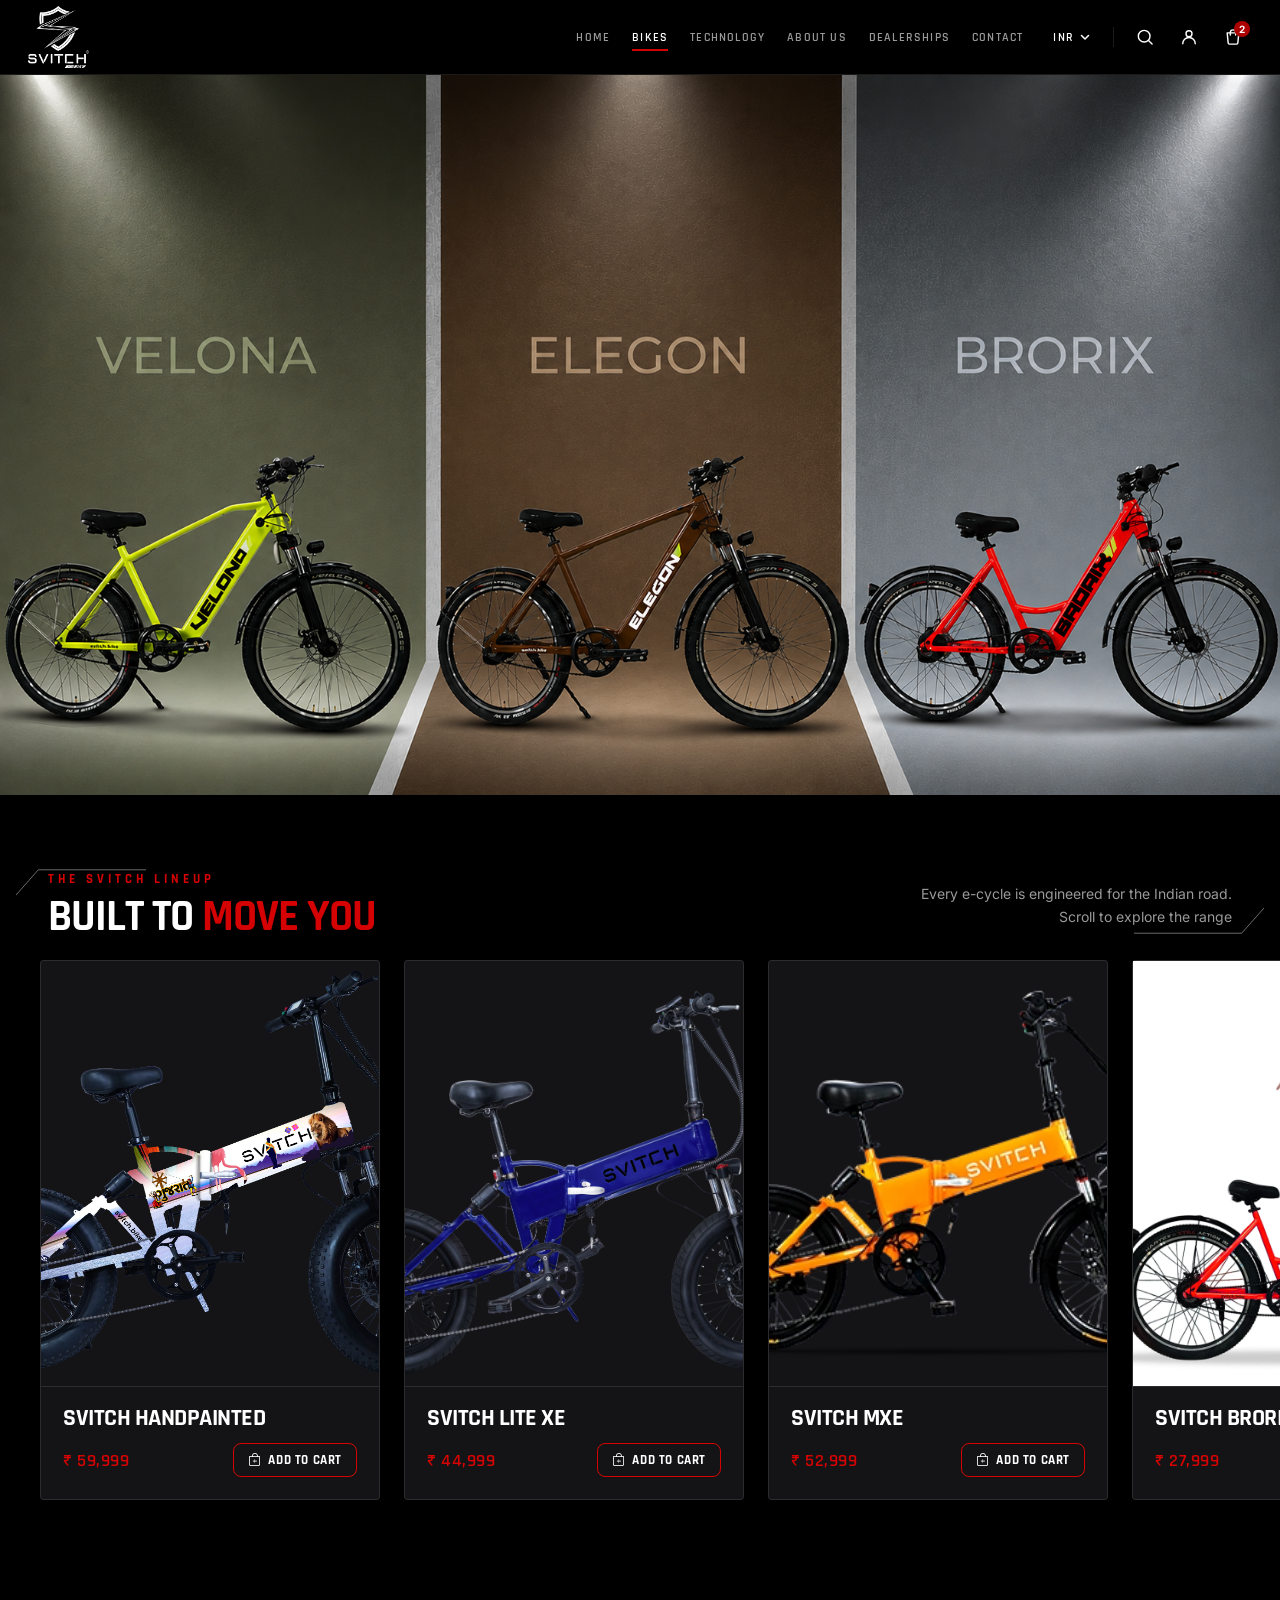
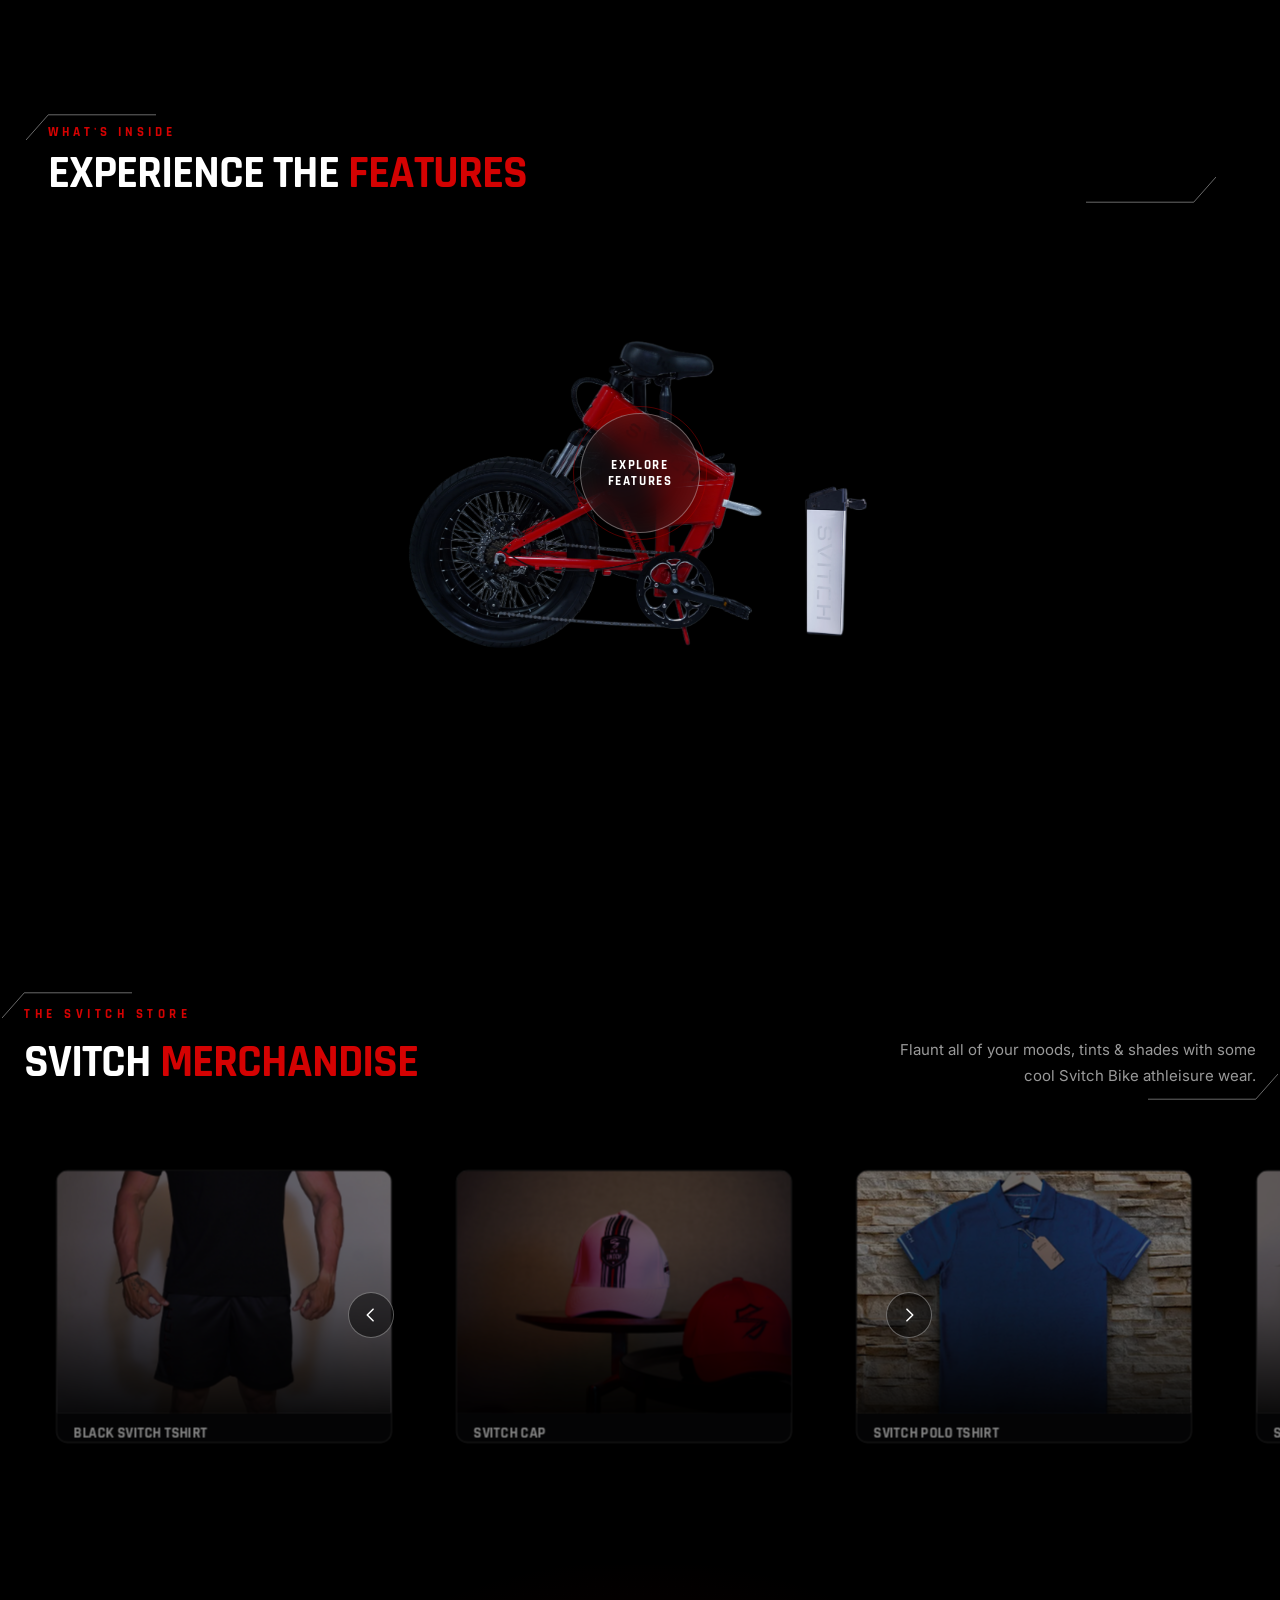
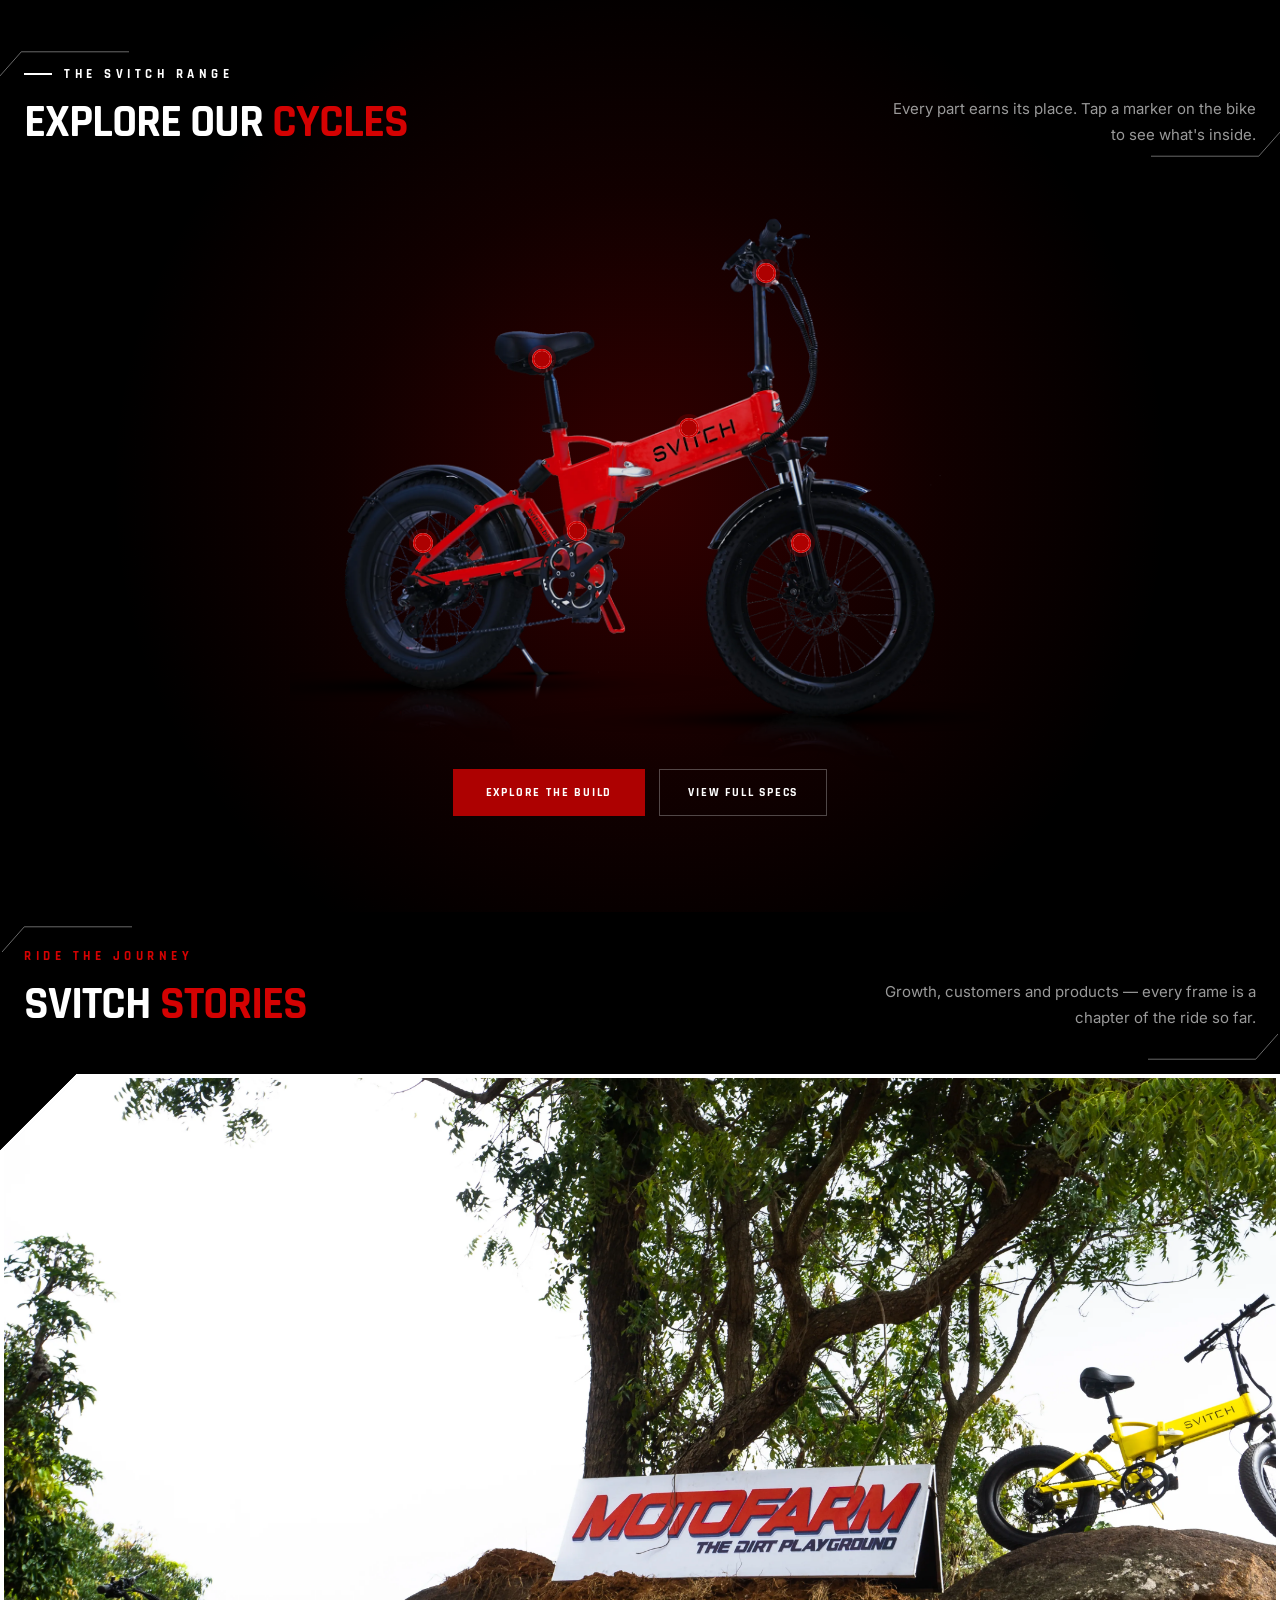
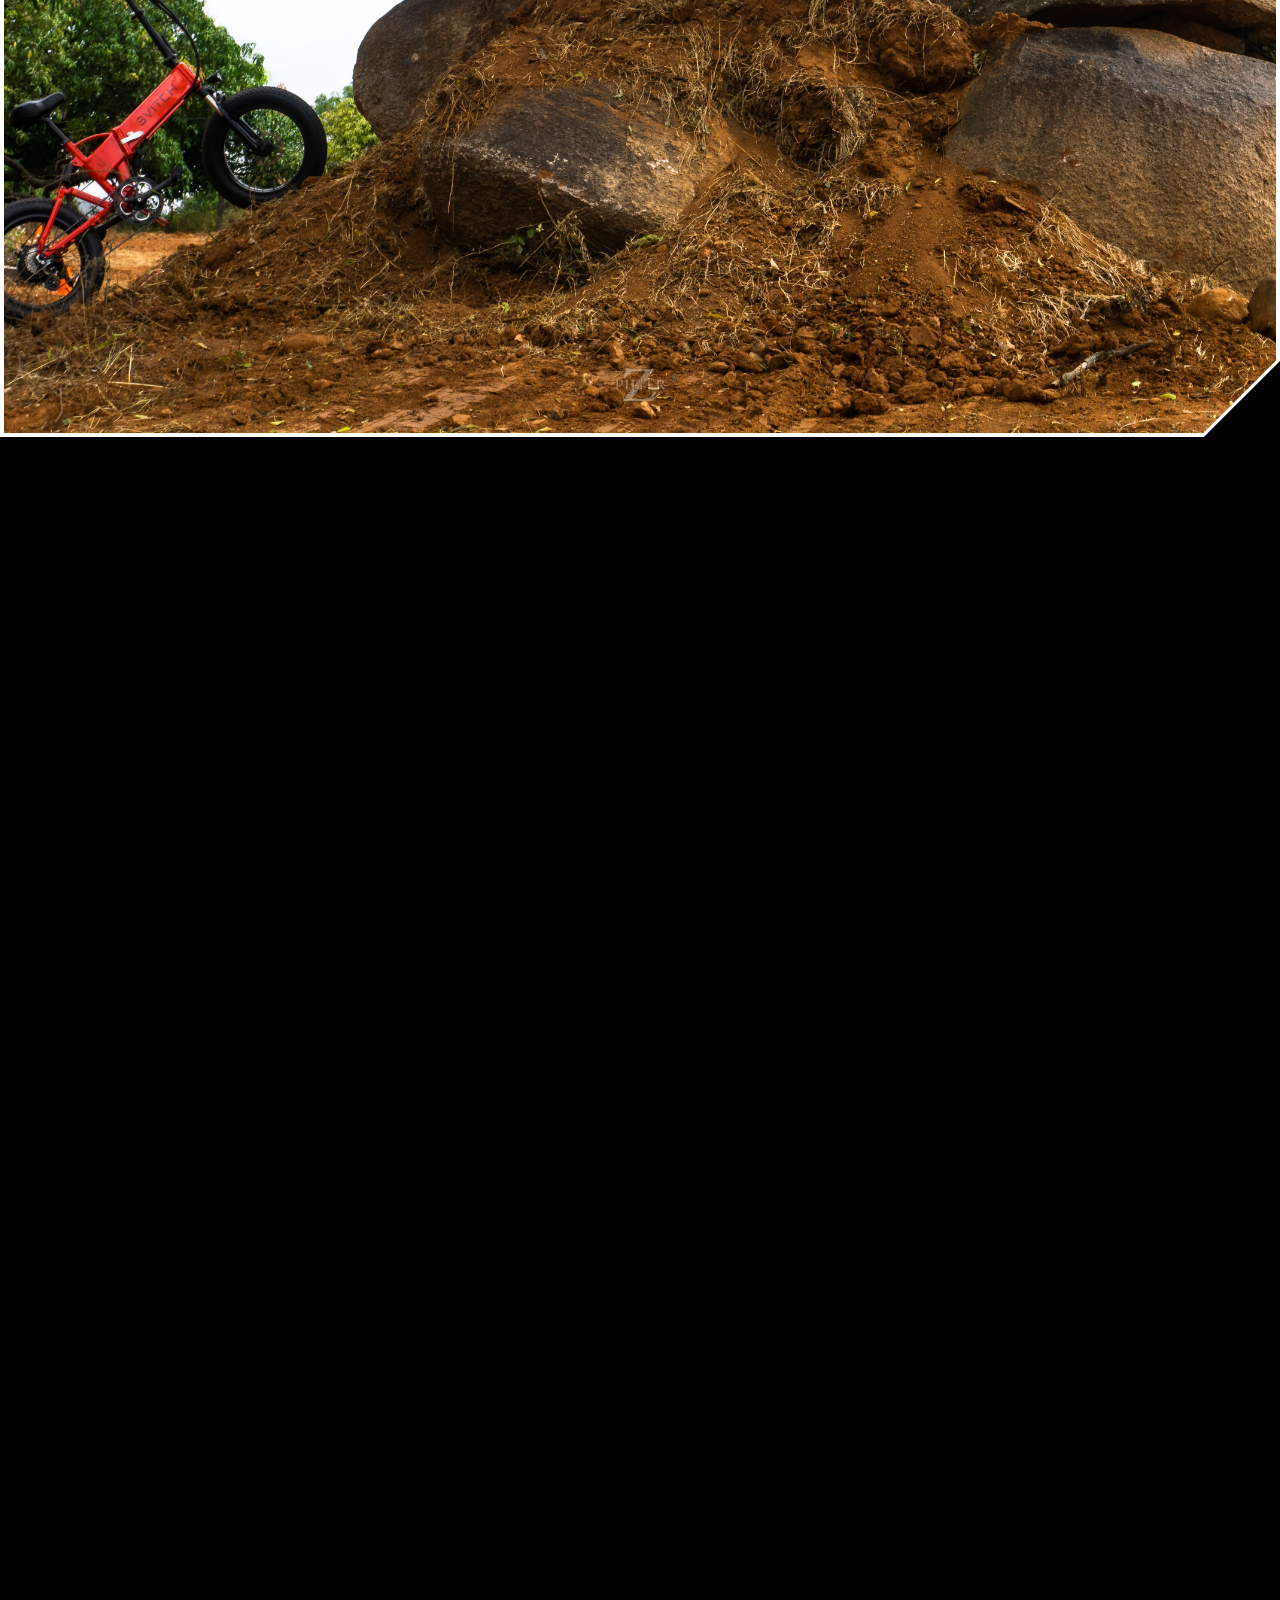
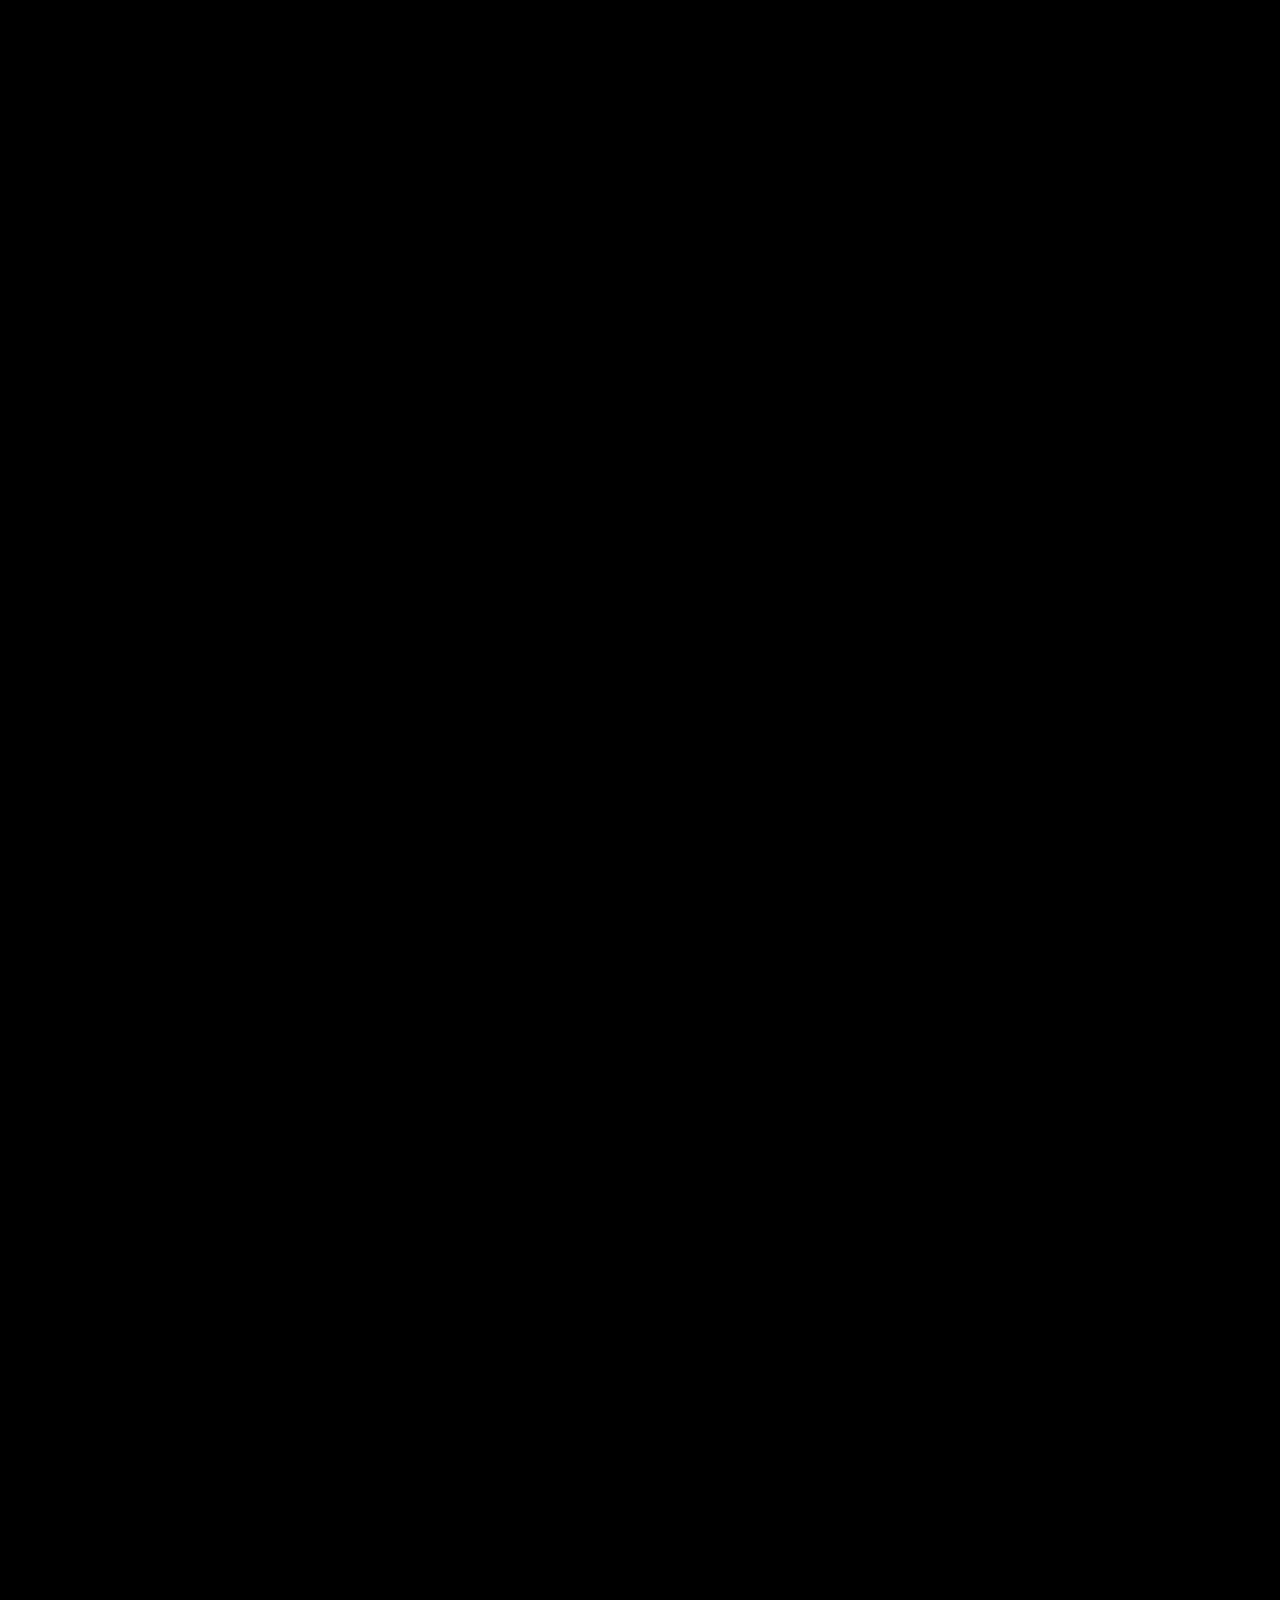
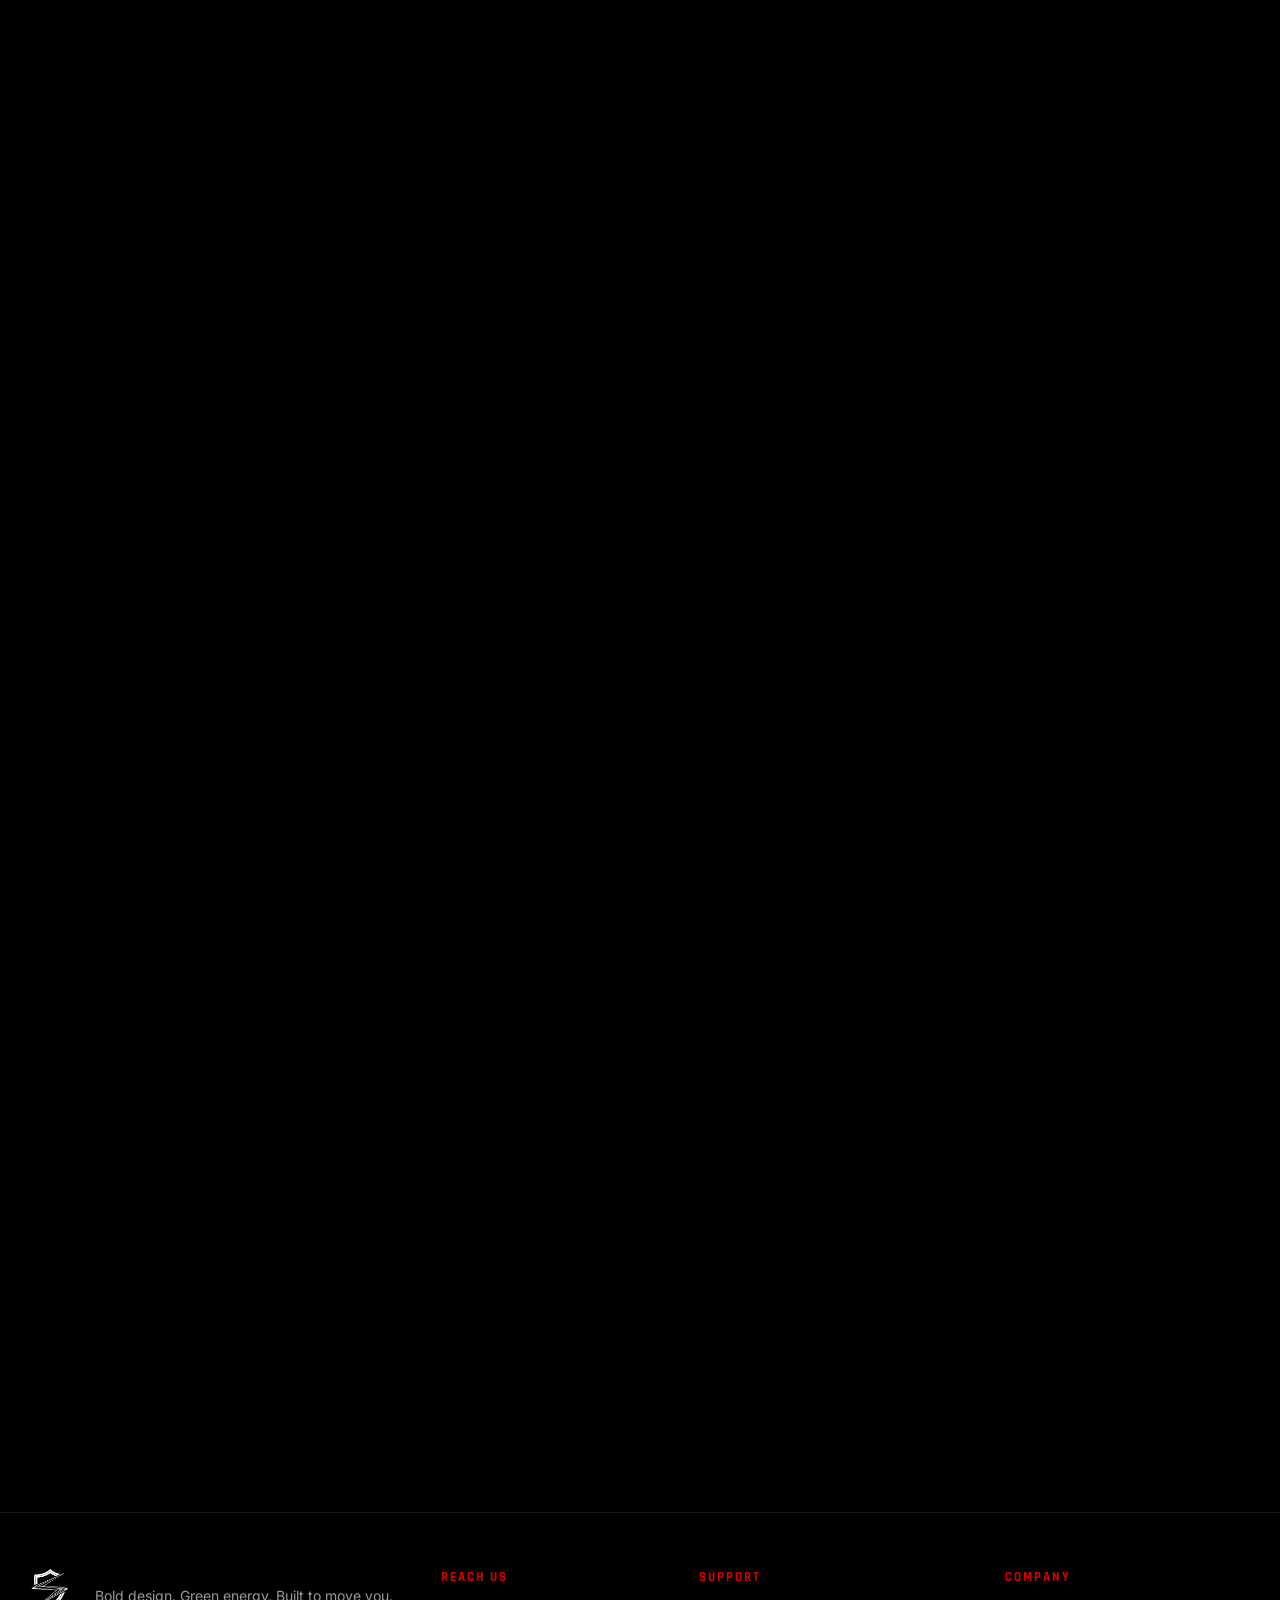
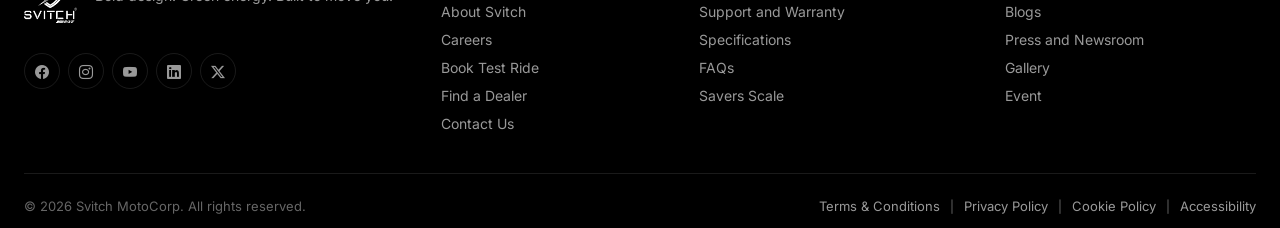
==== commit 4a408b4d: "New webp images" ====
--- a/index.html
+++ b/index.html
@@ -176,16 +176,16 @@
         <div class="swiper hero-banner-swiper" id="heroBannerSwiper">
           <div class="swiper-wrapper">
             <div class="swiper-slide hero-banner-slide">
-              <img src="images/slide-1.png" alt="Svitch bike banner 1" />
+              <img src="images/slide-1.webp" alt="Svitch bike banner 1" />
             </div>
             <div class="swiper-slide hero-banner-slide">
-              <img src="images/slide-2.png" alt="Svitch bike banner 2" />
+              <img src="images/slide-2.webp" alt="Svitch bike banner 2" />
             </div>
             <div class="swiper-slide hero-banner-slide">
-              <img src="images/slide-3.png" alt="Svitch bike banner 3" />
+              <img src="images/slide-3.webp" alt="Svitch bike banner 3" />
             </div>
             <div class="swiper-slide hero-banner-slide">
-              <img src="images/slide-4.png" alt="Svitch bike banner 4" />
+              <img src="images/slide-4.webp" alt="Svitch bike banner 4" />
             </div>
           </div>
         </div>
@@ -493,7 +493,7 @@
           <!-- Stage: centered bike + glassy explore button -->
           <div class="features-stage" id="featuresStage">
             <img
-              src="images/XE foldable Cutting.webp"
+              src="images/feture.webp"
               alt="Svitch folding electric cycle"
               class="features-bike"
             />
@@ -521,7 +521,7 @@
             </article>
             <article class="feature-card">
               <div class="feature-card-media">
-                <img src="images/LITE XE Display.webp" alt="XE Smart Display" />
+                <img src="images/LITE-XE-Display.webp" alt="XE Smart Display" />
               </div>
               <h3 class="feature-card-name">XE Smart Display</h3>
               <p class="feature-card-desc">
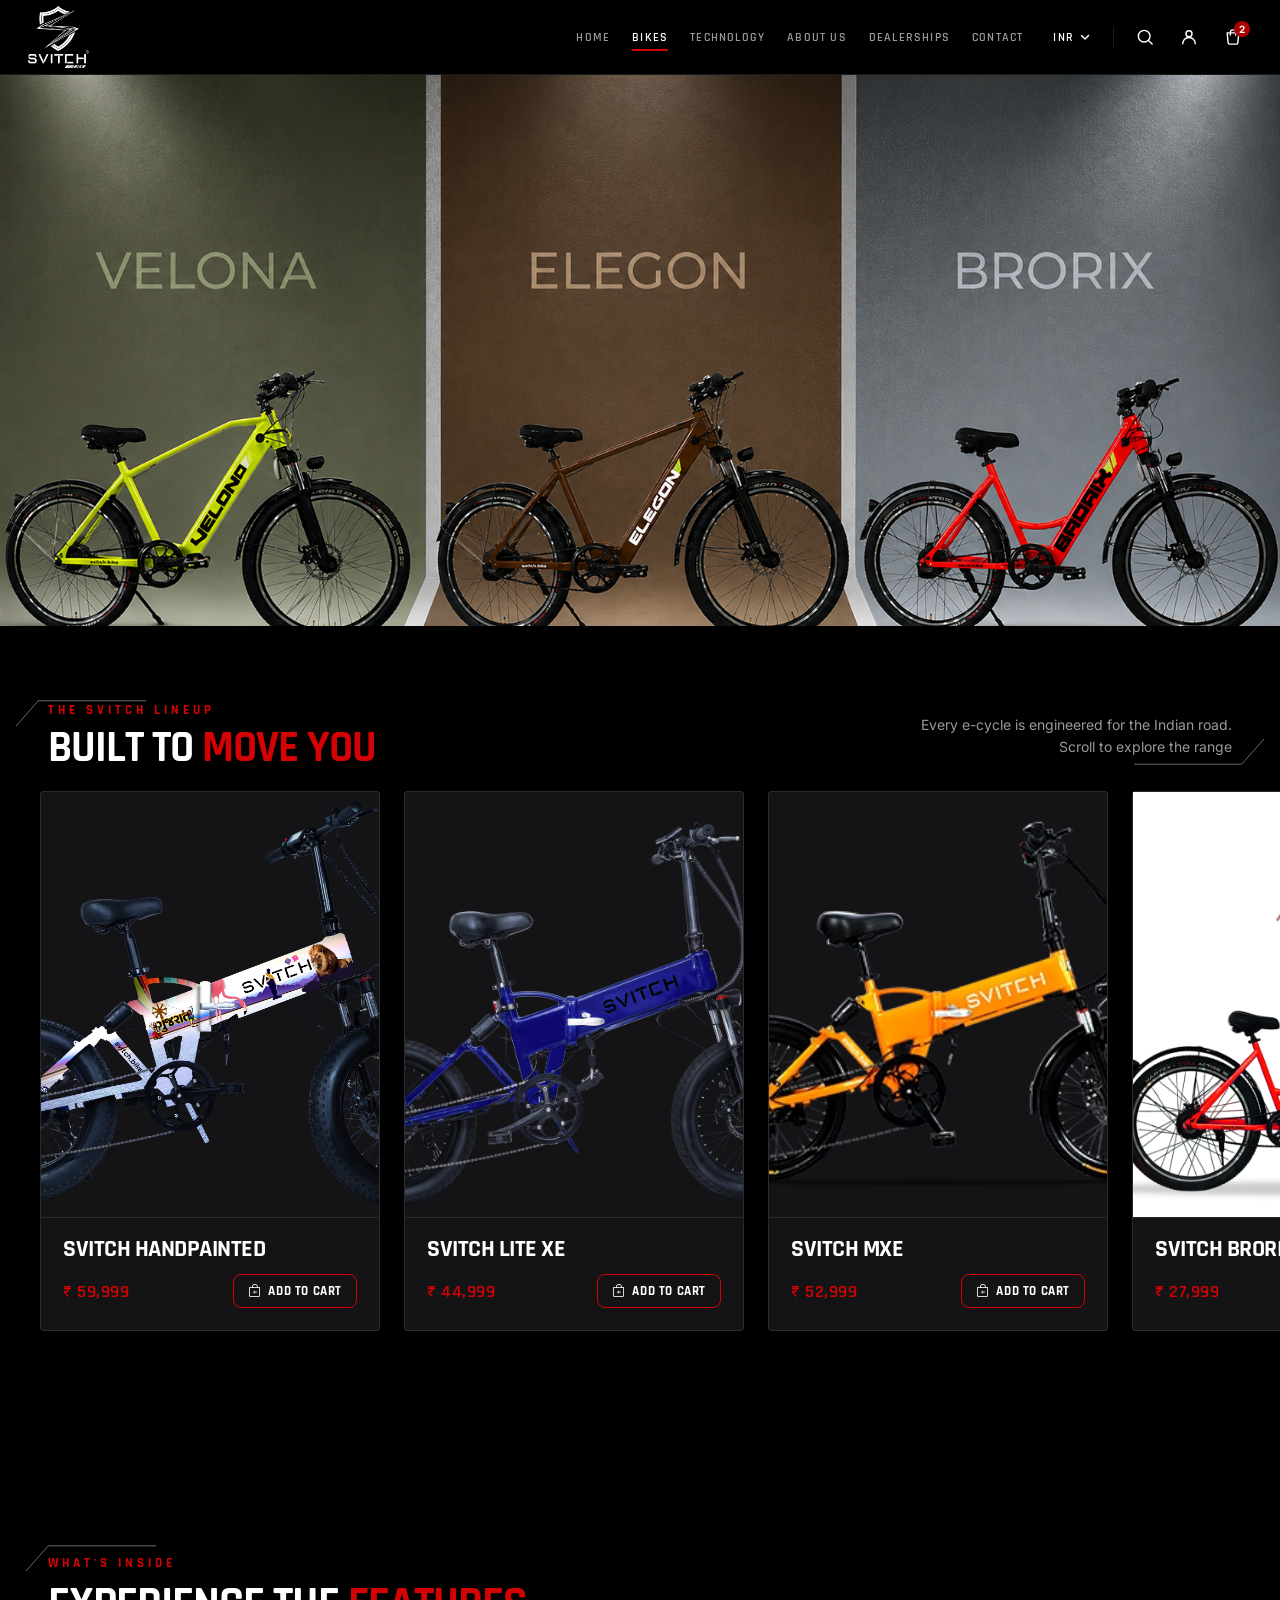
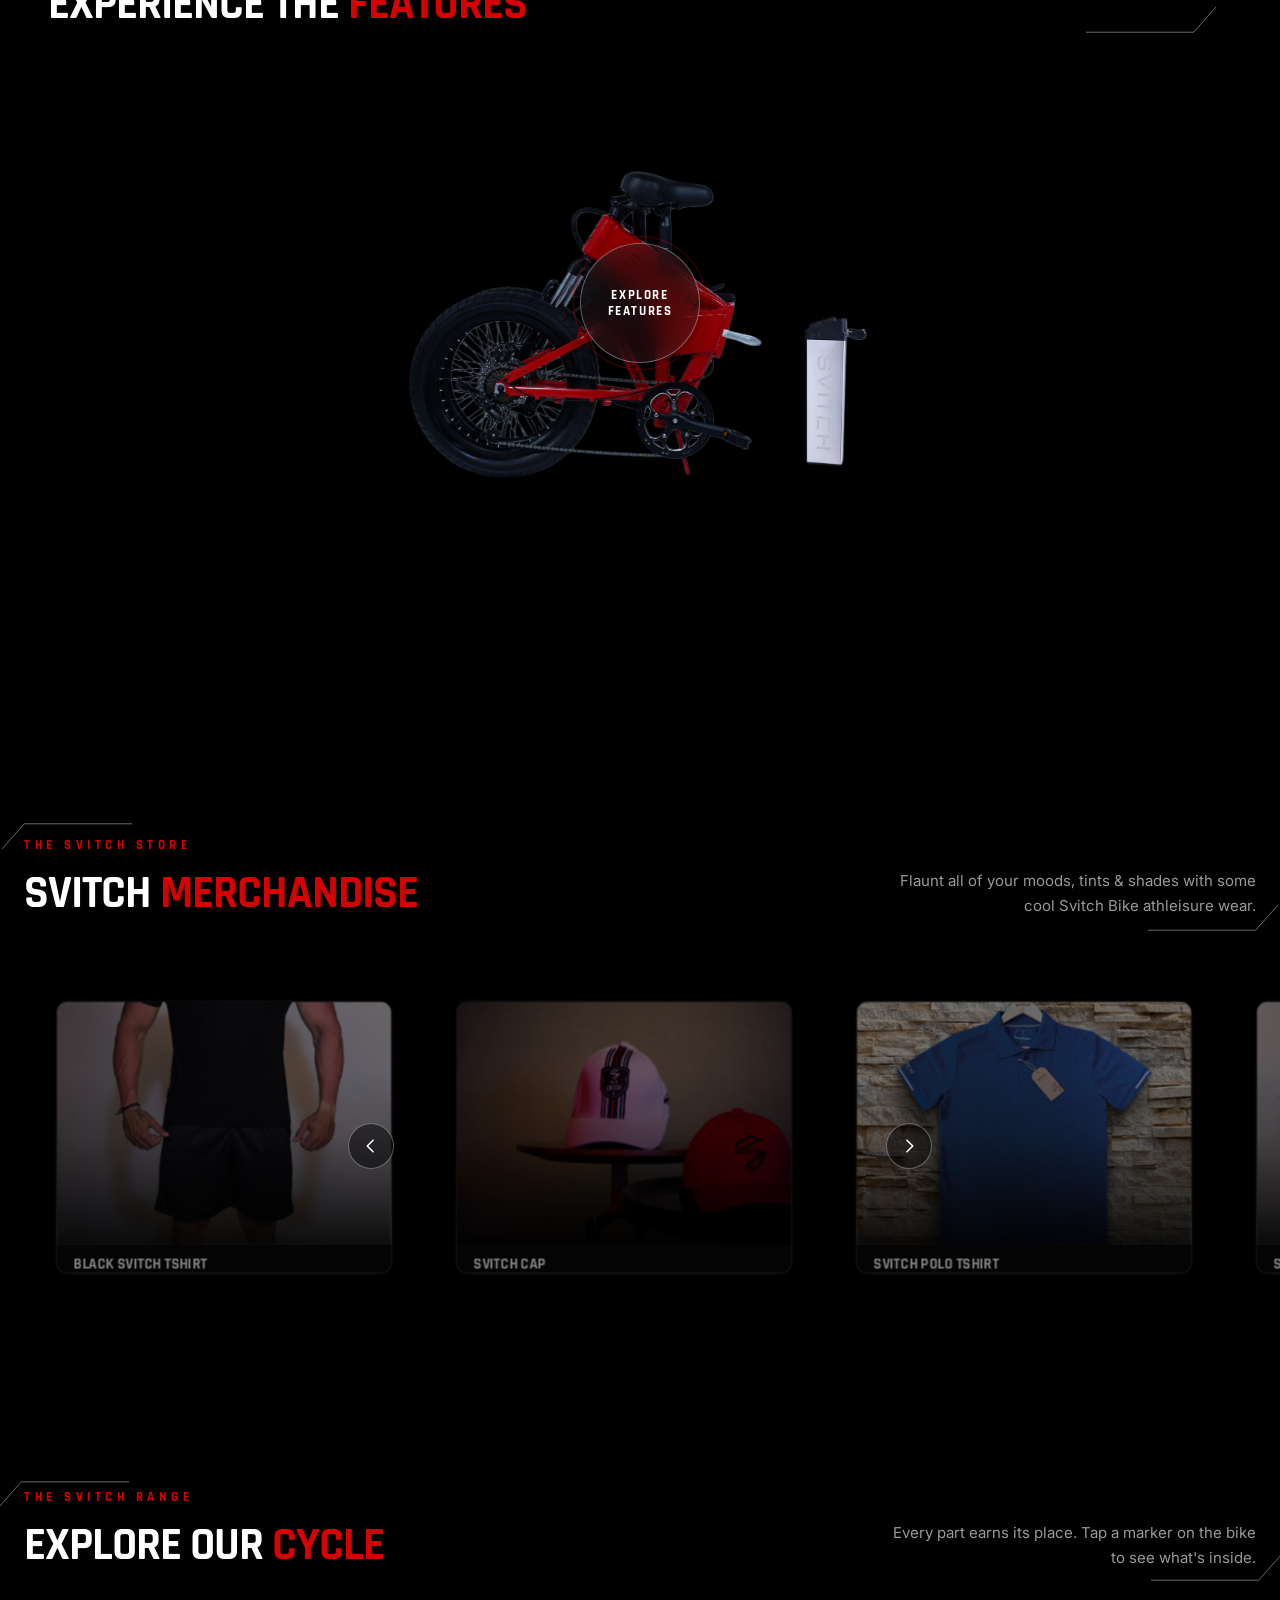
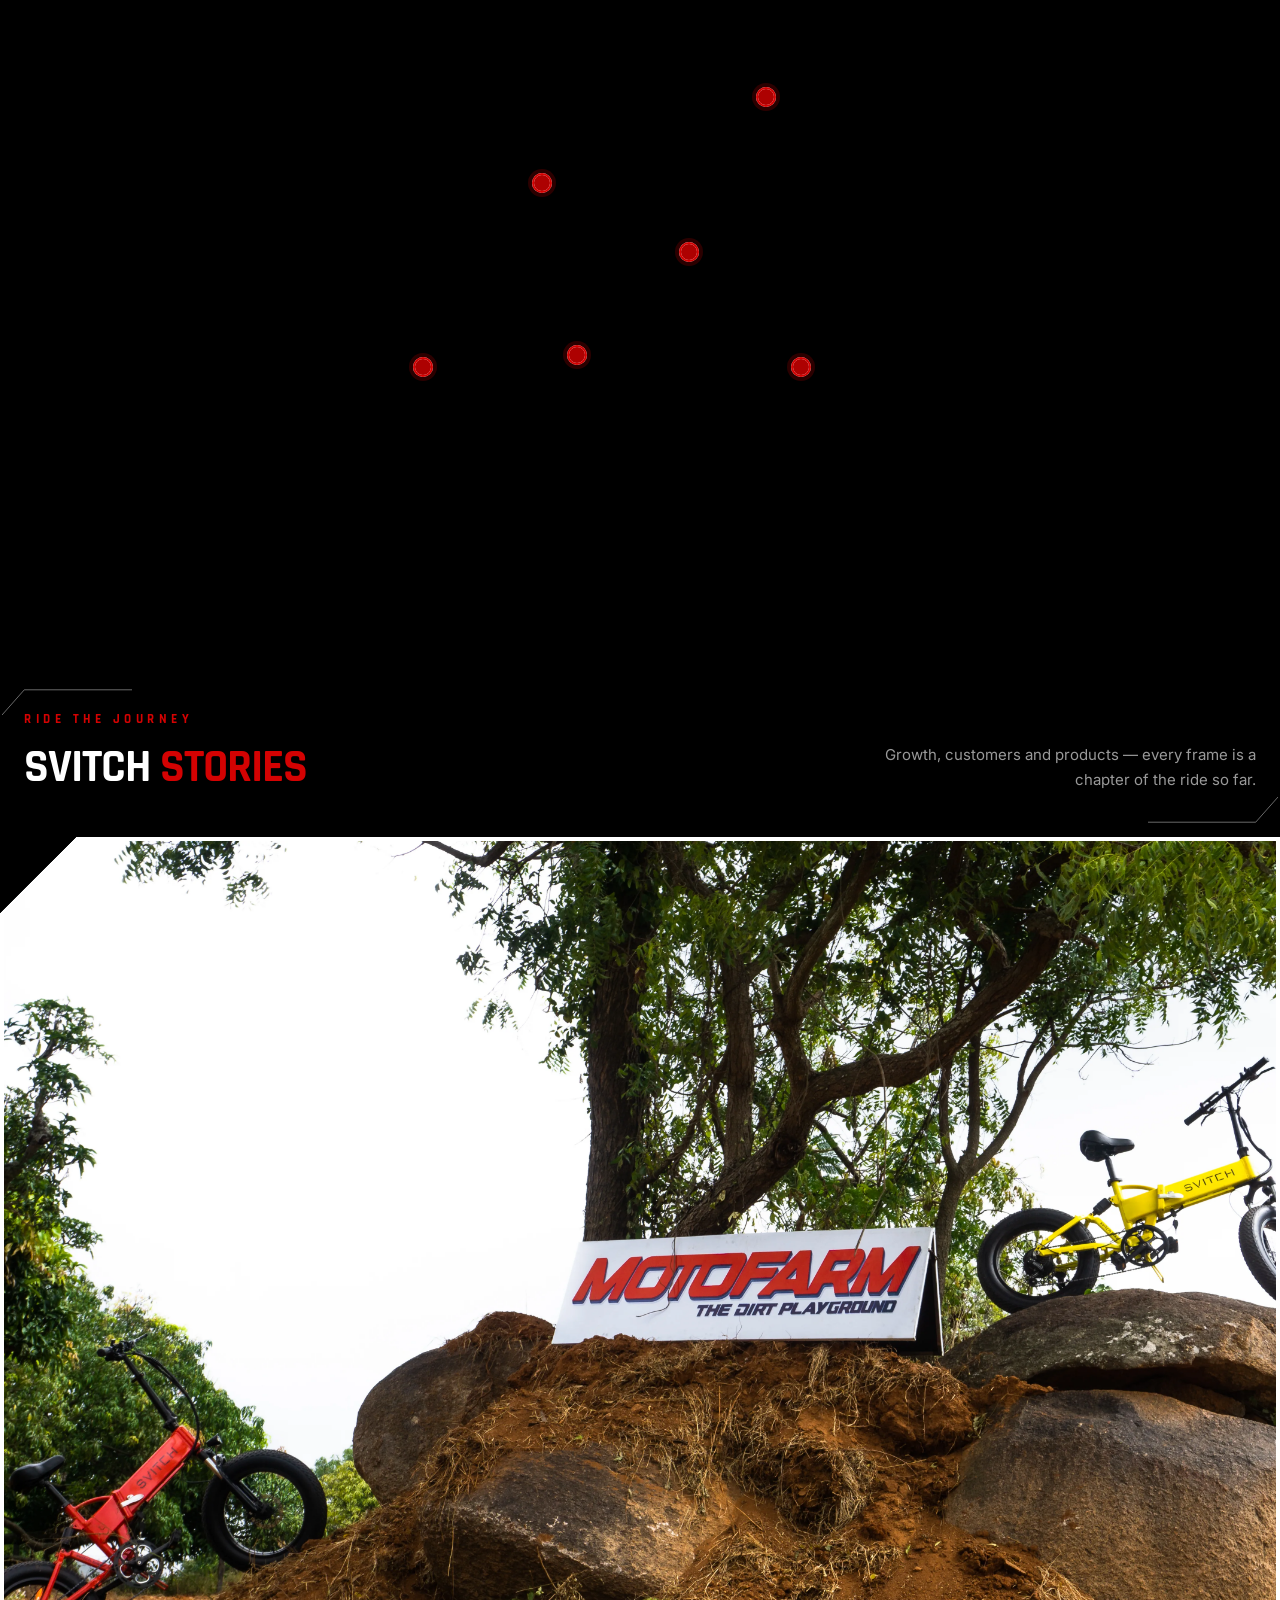
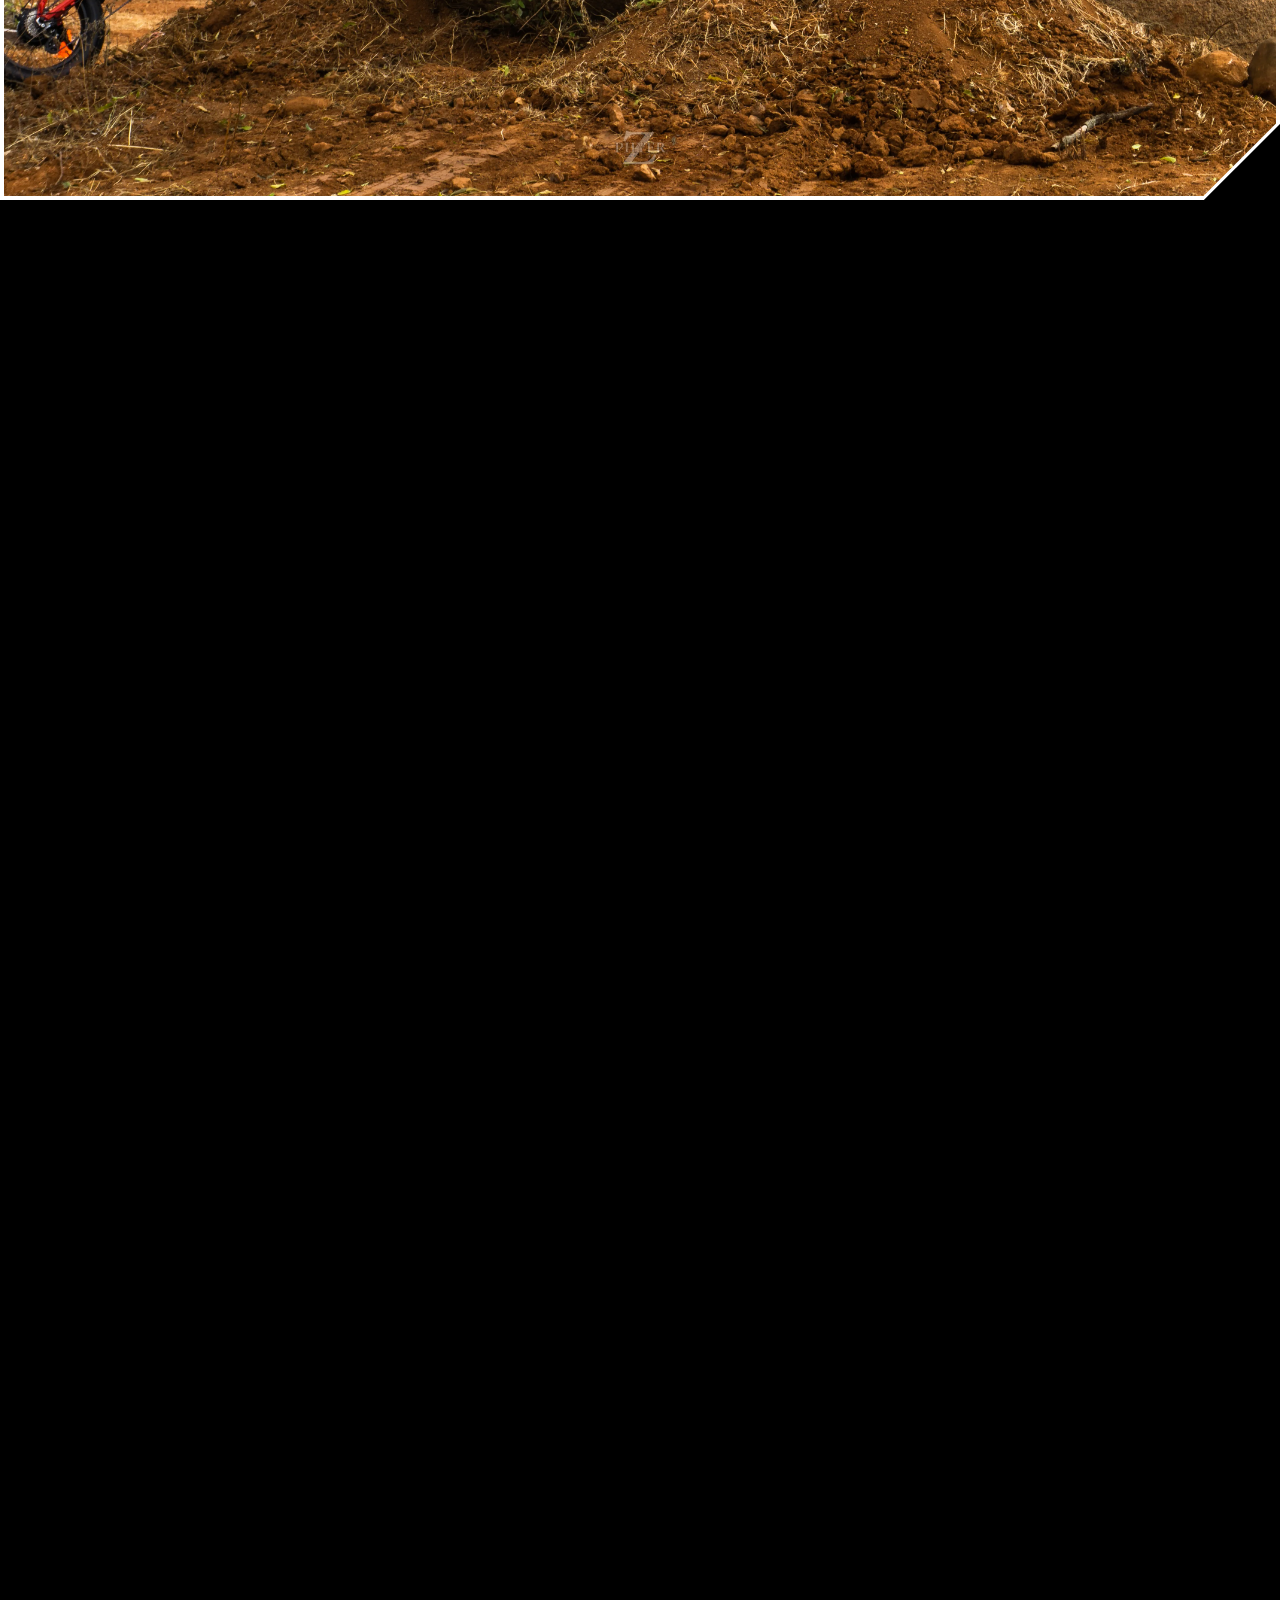
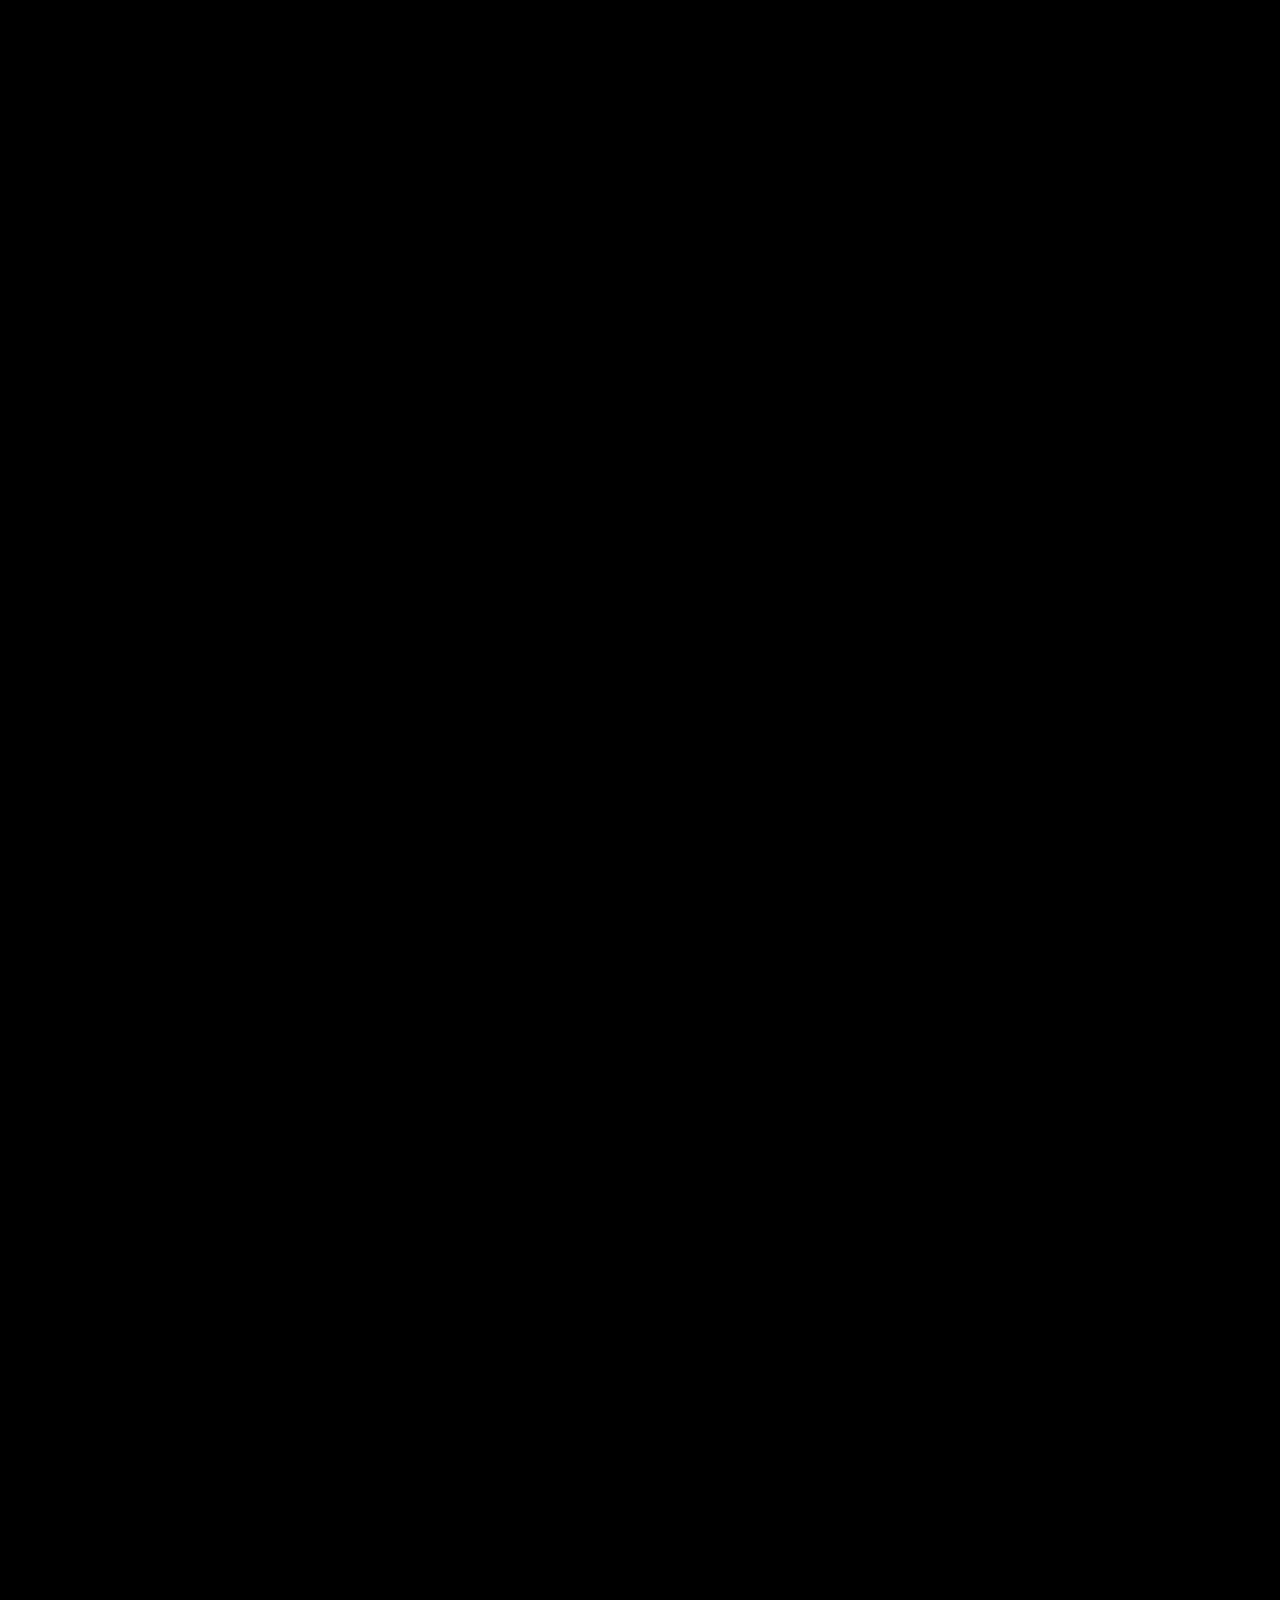
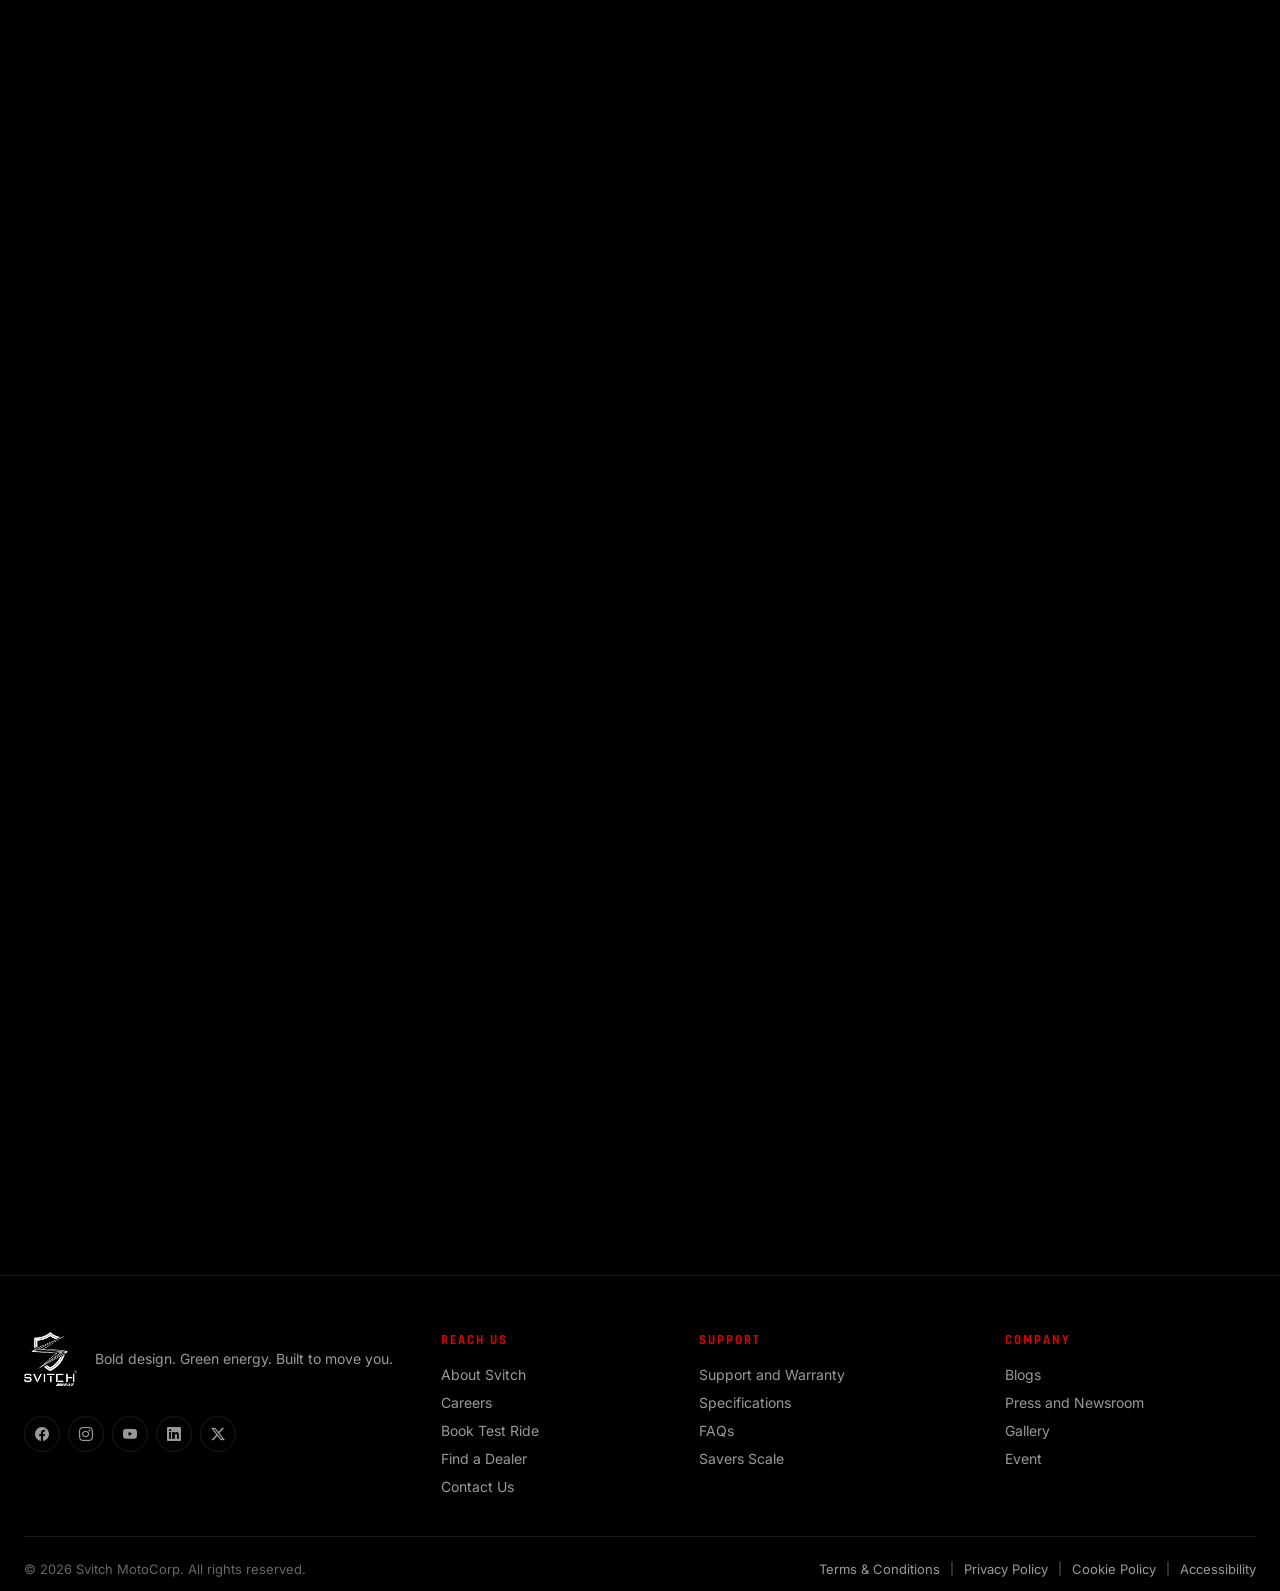
==== commit 2df307de: "New design implementation" ====
--- a/index.html
+++ b/index.html
@@ -807,14 +807,26 @@
       </div>
     </section>
 
-    <!-- SECTION 5 — SVITCH CYCLES (interactive bike showcase) -->
+    <!-- SECTION 5 — SVITCH CYCLES -->
     <section
       class="cycles"
       id="cycles"
       aria-label="Svitch electric cycle showcase"
     >
-      <!-- Ambient red glow behind the bike -->
-      <div class="hero-glow" aria-hidden="true"></div>
+      <!-- Full-width banner behind the section content. The inner layer is
+           sticky so the photo stays pinned to the viewport while the section
+           scrolls over it — the reveal reads like a window opening onto a
+           fixed image. -->
+      <div class="cycles-banner" id="cyclesBanner" aria-hidden="true">
+        <div class="cycles-banner-layer">
+          <img
+            src="images/explore-cycle.webp"
+            alt=""
+            loading="lazy"
+            decoding="async"
+          />
+        </div>
+      </div>
 
       <!-- Heading — corner-frame, eyebrow + title (house style) -->
       <div class="hero-head heading-frame">
@@ -833,9 +845,9 @@
         </svg>
         <div class="hero-head-inner">
           <div class="heading-copy">
-            <p class="eyebrow eyebrow-line">The Svitch Range</p>
+            <p class="eyebrow">The Svitch Range</p>
             <h2 class="heading-title">
-              Explore Our <span class="accent">Cycles</span>
+              Explore Our <span class="accent">Cycle</span>
             </h2>
           </div>
           <p class="heading-desc">
@@ -868,10 +880,10 @@
         <div class="hotspot-layer" id="hotspotLayer"></div>
       </div>
 
-      <div class="hero-foot">
+      <!-- <div class="hero-foot">
         <a href="#products" class="btn-primary btn-lg">Explore The Build</a>
         <a href="#specs" class="btn-ghost">View Full Specs</a>
-      </div>
+      </div> -->
     </section>
 
     <!-- SECTION 6 — SVITCH STORIES -->
--- a/style.css
+++ b/style.css
@@ -438,7 +438,8 @@
     .hero-banner-section { padding-bottom: 32px; }
 }
 
-/* The moved-down cycle showcase (after Merch) — red bike + hotspots. */
+/* The moved-down cycle showcase (after Merch) — red bike + hotspots,
+   sitting on the full-width explore-cycle banner (see .cycles-banner). */
 .cycles {
     position: relative;
     display: flex;
@@ -447,25 +448,72 @@
     justify-content: flex-start;
     padding: var(--section-gap) 24px calc(var(--section-gap) + 24px);
     background: var(--black);
+    /* How far the banner box reaches past the section on each side — one
+       viewport, so the sticky layer is already pinned before the section
+       scrolls into view and stays pinned until it has fully left. */
+    --banner-reach: 100vh;
     overflow: hidden;
 }
-
-/* Ambient red bloom behind the bike — keeps a pure-black page from
-   reading as flat, and separates the product from the background */
-.hero-glow {
+/* CLIP, not hidden: `overflow: hidden` would turn this section into a
+   scroll container and the sticky banner layer below would freeze against
+   it instead of the page. `overflow: clip` crops the same way without
+   creating one. The hidden above stays as the fallback for browsers that
+   don't know clip. */
+@supports (overflow: clip) {
+    .cycles { overflow: clip; }
+}
+@supports (height: 100lvh) {
+    .cycles { --banner-reach: 100lvh; }
+}
+
+/* Full-width banner pinned behind the section content — the heading and
+   bike stage float above it.
+
+   The reveal: the .cycles-banner box is stretched a viewport beyond the
+   section top and bottom, and the image layer inside is `position: sticky`,
+   so it locks to the viewport for the whole time the section is on screen.
+   The section then slides over a stationary photo — the same effect
+   avoncycles.com gets from `background-attachment: fixed`, without its two
+   problems: fixed attachment is ignored on iOS Safari, and it repaints the
+   whole section on every scroll frame. Sticky composites on the GPU and
+   works on mobile. .cycles crops the overhang. */
+.cycles-banner {
     position: absolute;
-    left: 50%;
-    top: 55%;
-    width: min(1100px, 120vw);
-    aspect-ratio: 1;
-    transform: translate(-50%, -50%);
-    background: radial-gradient(
-        circle,
-        rgba(173, 1, 1, 0.3) 0%,
-        rgba(173, 1, 1, 0.1) 38%,
-        transparent 68%
+    inset: calc(-1 * var(--banner-reach)) 0;
+    z-index: 0;
+    pointer-events: none;
+}
+.cycles-banner-layer {
+    position: sticky;
+    top: 0;
+    height: var(--banner-reach);
+}
+.cycles-banner-layer img {
+    display: block;
+    width: 100%;
+    height: 100%;
+    object-fit: cover;
+    /* Blur softens photo detail so the heading and hotspot cards stay
+       legible; the scale hides the transparent fringe blur leaves behind. */
+    filter: blur(2px);
+    transform: scale(1.06);
+}
+/* Darkening scrim — a flat gradient rather than a brightness() filter, so
+   the browser isn't re-filtering a 1672x941 image every scroll frame. */
+.cycles-banner::after {
+    content: "";
+    position: absolute;
+    inset: 0;
+    background: linear-gradient(
+        rgba(0, 0, 0, 0.62),
+        rgba(0, 0, 0, 0.74)
     );
-    pointer-events: none;
+}
+
+/* Parallax is motion — drop the banner back to a plain still image. */
+@media (prefers-reduced-motion: reduce) {
+    .cycles-banner { inset: 0; }
+    .cycles-banner-layer { position: static; height: 100%; }
 }
 
 /* ——— Cycles heading (corner-frame house style) ——— */
@@ -538,11 +586,16 @@
     align-items: center;
     justify-content: center;
     background: var(--surface);
+    /* Lock the banner to the 1905x820 showcase ratio (≈2.32:1). The slide
+       becomes a 1905:820 box at any viewport width so the image fills it
+       edge-to-edge without spilling or distorting. */
+    aspect-ratio: 1905 / 820;
 }
 .hero-banner-slide img {
     display: block;
     width: 100%;
-    height: auto;
+    height: 100%;
+    object-fit: cover;
     user-select: none;
 }
 
@@ -564,9 +617,9 @@
 }
 .hero-banner-pagination .swiper-pagination-bullet {
     position: relative;
-    width: 40px;
-    height: 5px;
-    border-radius: 3px;
+    width: 26px;
+    height: 4px;
+    border-radius: 2px;
     background: rgba(255, 255, 255, 0.35);
     opacity: 1;
     margin: 0 !important;
@@ -615,6 +668,26 @@
     /* The source PNG is a square canvas with generous padding and a
        reflection baked in; this trims the dead space top and bottom. */
     margin: -6% 0 -12%;
+
+    /* Center-out reveal — the bike opens from its middle like a shutter
+       as the section arrives, so it lands on the banner instead of just
+       already being there. .is-revealed is set by an IntersectionObserver
+       on .bike-stage (script.js), NOT on page load: this section sits far
+       down the page and an on-load reveal would be over before anyone
+       scrolled to it. */
+    clip-path: inset(0 50% 0 50%);
+    opacity: 0;
+    transform: scale(1.08);
+    transition:
+        clip-path 1.05s var(--ease),
+        transform 1.05s var(--ease),
+        opacity 0.5s ease-out;
+    will-change: clip-path, transform;
+}
+.bike-stage.is-revealed .bike-img {
+    clip-path: inset(0 0 0 0);
+    opacity: 1;
+    transform: scale(1);
 }
 
 .hotspot-layer {
@@ -634,6 +707,23 @@
     pointer-events: auto;
     z-index: 3;
     animation: hotspot-in 0.5s var(--ease) both;
+    /* Held at the from-state until the bike has revealed. Pausing rather
+       than re-declaring the animation keeps the per-marker delays that JS
+       writes inline (0.5s + 0.15s x index) intact — they just start
+       counting from the reveal instead of from page load. */
+    animation-play-state: paused;
+}
+.bike-stage.is-revealed .hotspot { animation-play-state: running; }
+
+/* No reveal choreography — the bike and its markers are simply present,
+   without waiting on the observer. */
+@media (prefers-reduced-motion: reduce) {
+    .bike-img {
+        clip-path: none;
+        opacity: 1;
+        transform: none;
+    }
+    .hotspot { animation-play-state: running; }
 }
 
 @keyframes hotspot-in {
@@ -873,7 +963,17 @@
     .announce-text { font-size: 10px; letter-spacing: 1px; gap: 9px; }
 
     .hero { padding: 0; }
-    .hero-banner-pagination { right: 16px; bottom: 14px; gap: 6px; }
+    .hero-banner-pagination,
+    .hero-banner-pagination.swiper-pagination-bullets.swiper-pagination-horizontal {
+        left: 50%;
+        right: auto;
+        bottom: 14px;
+        width: auto;
+        transform: translateX(-50%);
+        justify-content: center;
+        gap: 6px;
+    }
+    .hero-banner-pagination .swiper-pagination-bullet { width: 22px; height: 4px; }
     .cycles { padding: 36px 16px 52px; }
     .hero-head { margin-bottom: 22px; }
     .hero-head .heading-copy .eyebrow { letter-spacing: 2.5px; font-size: 11px; }
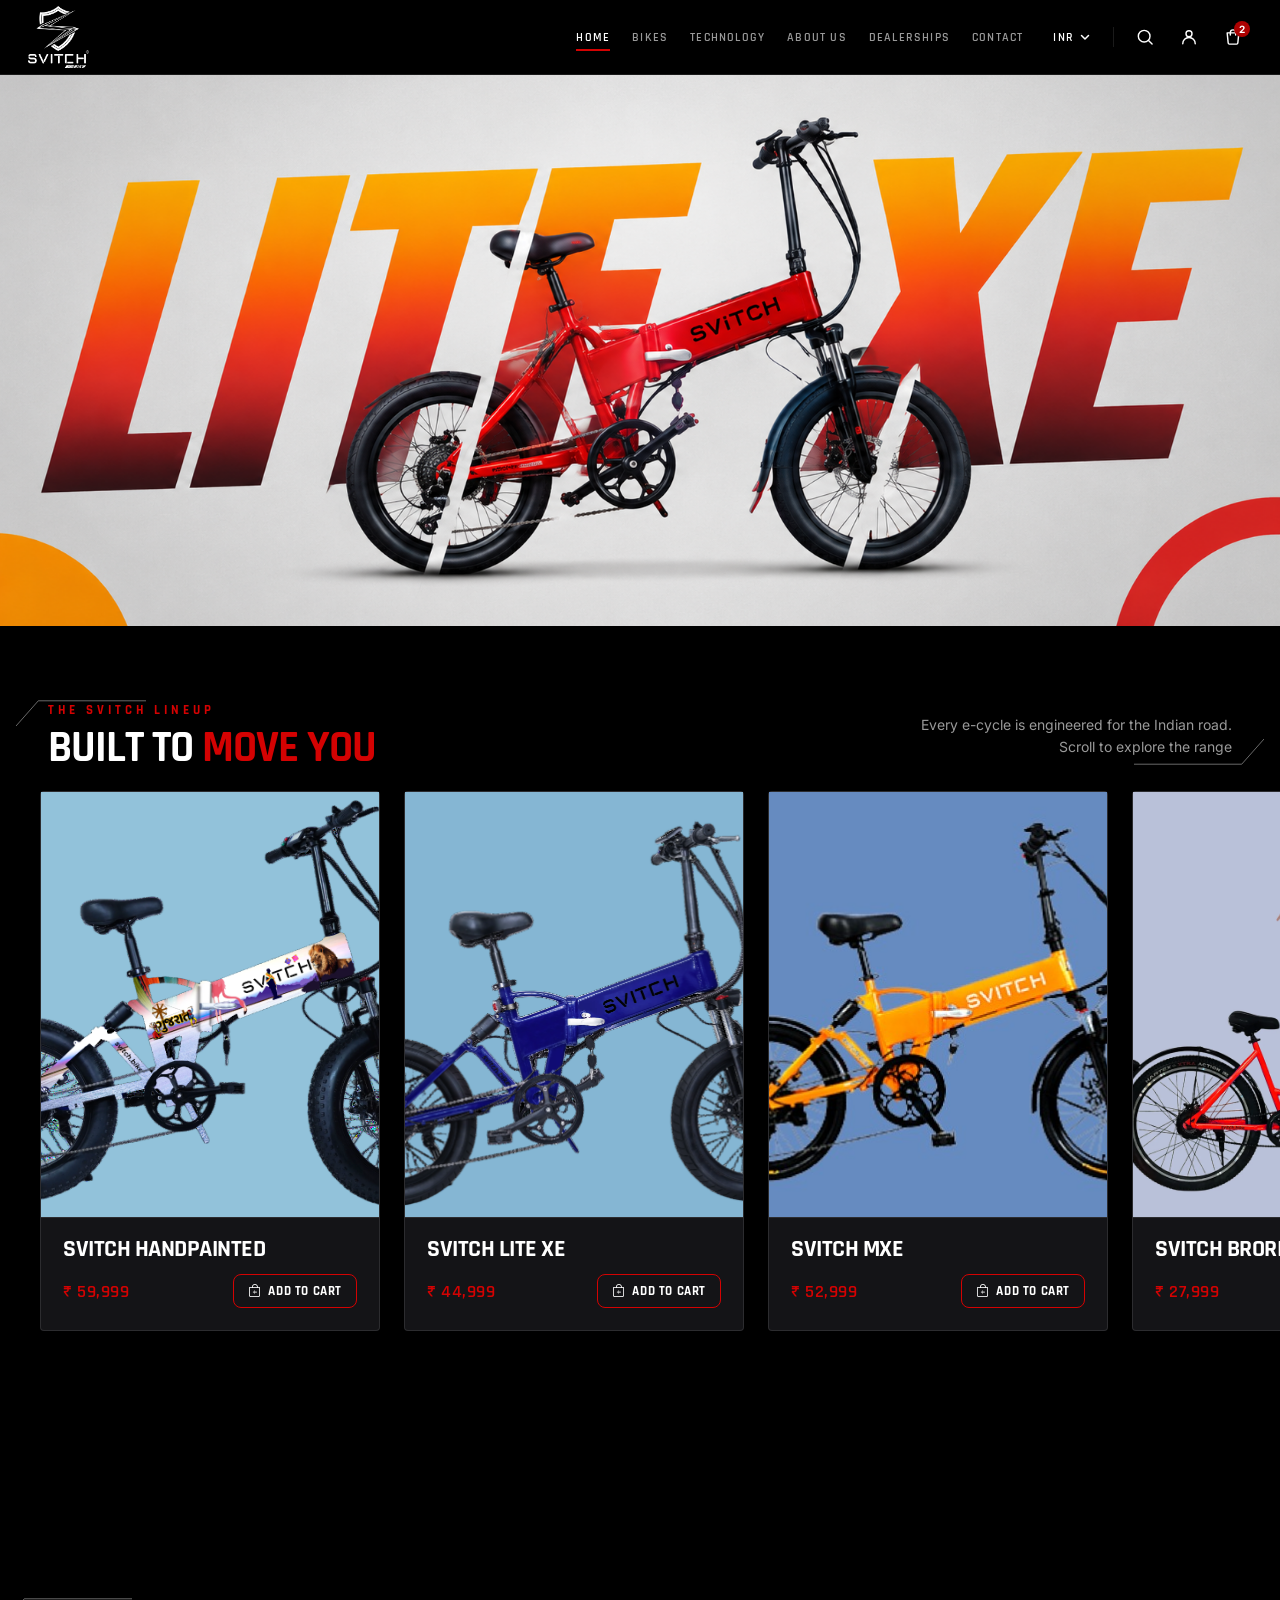
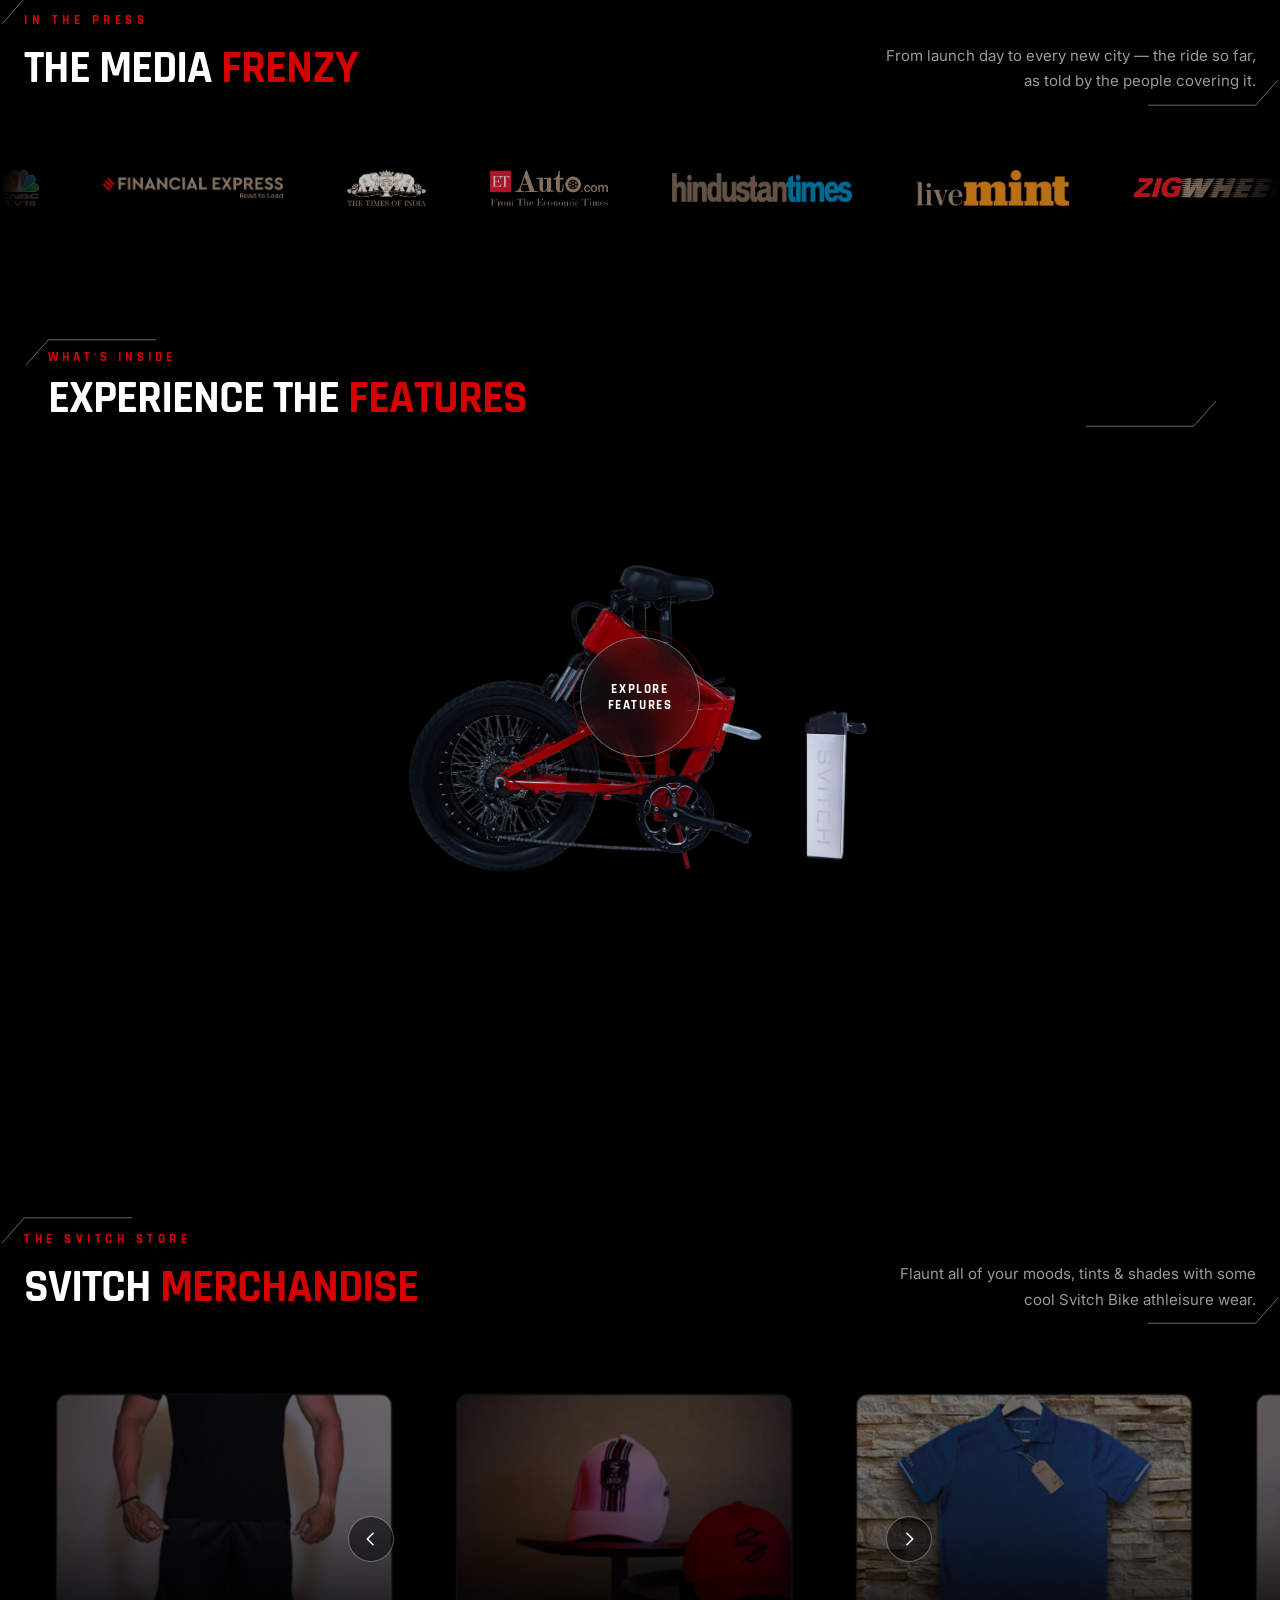
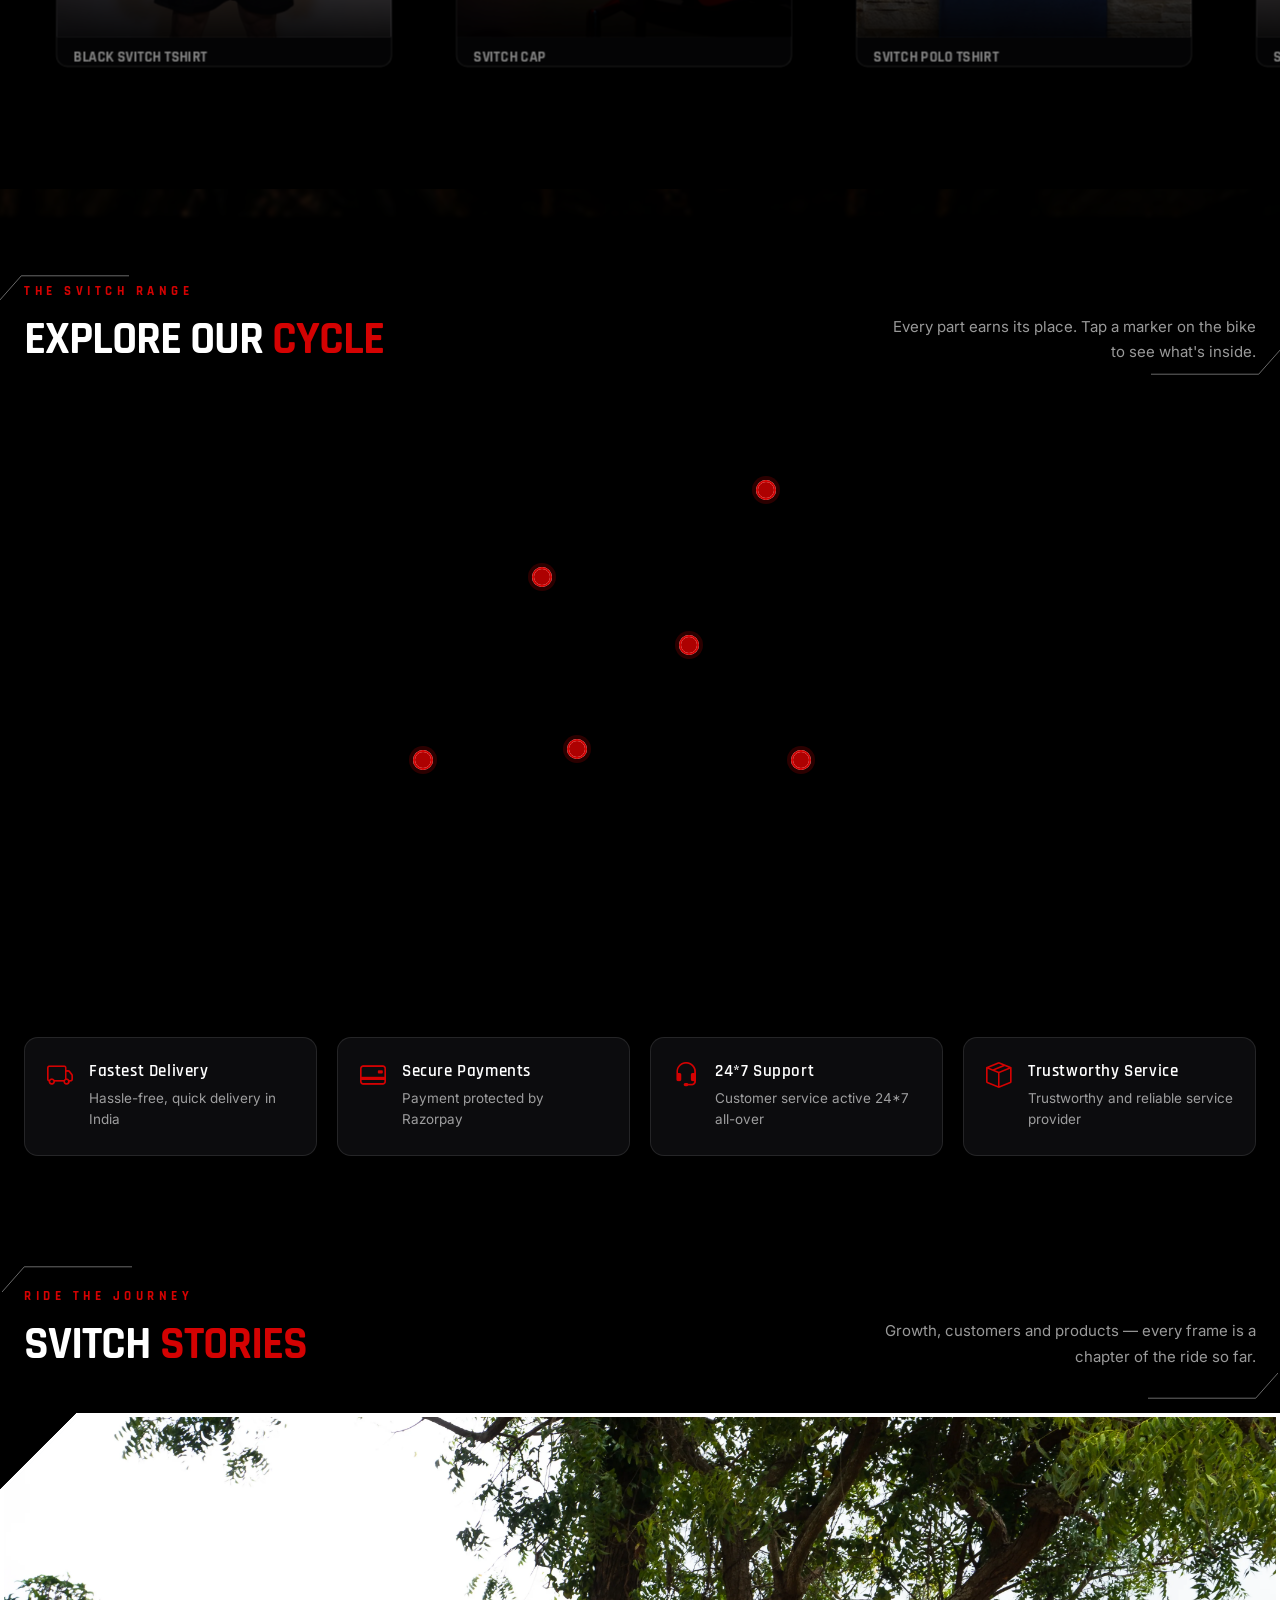
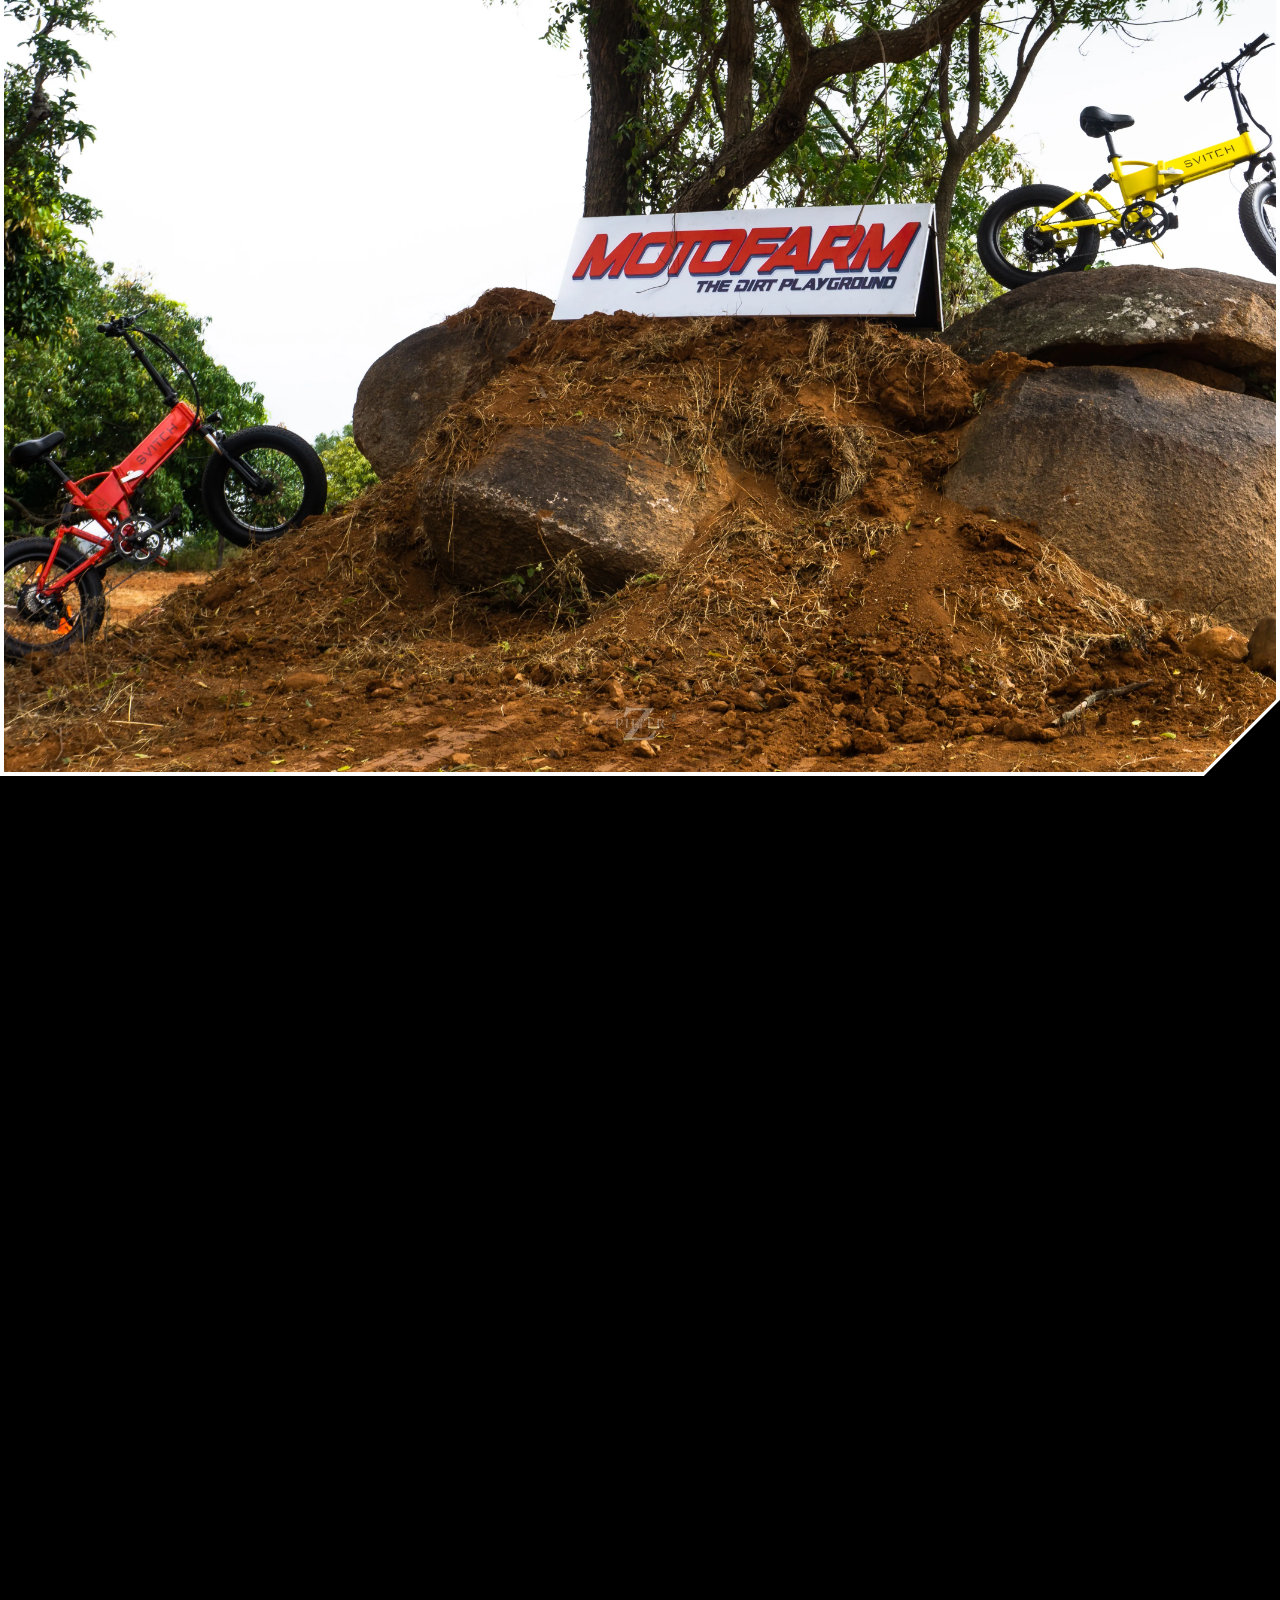
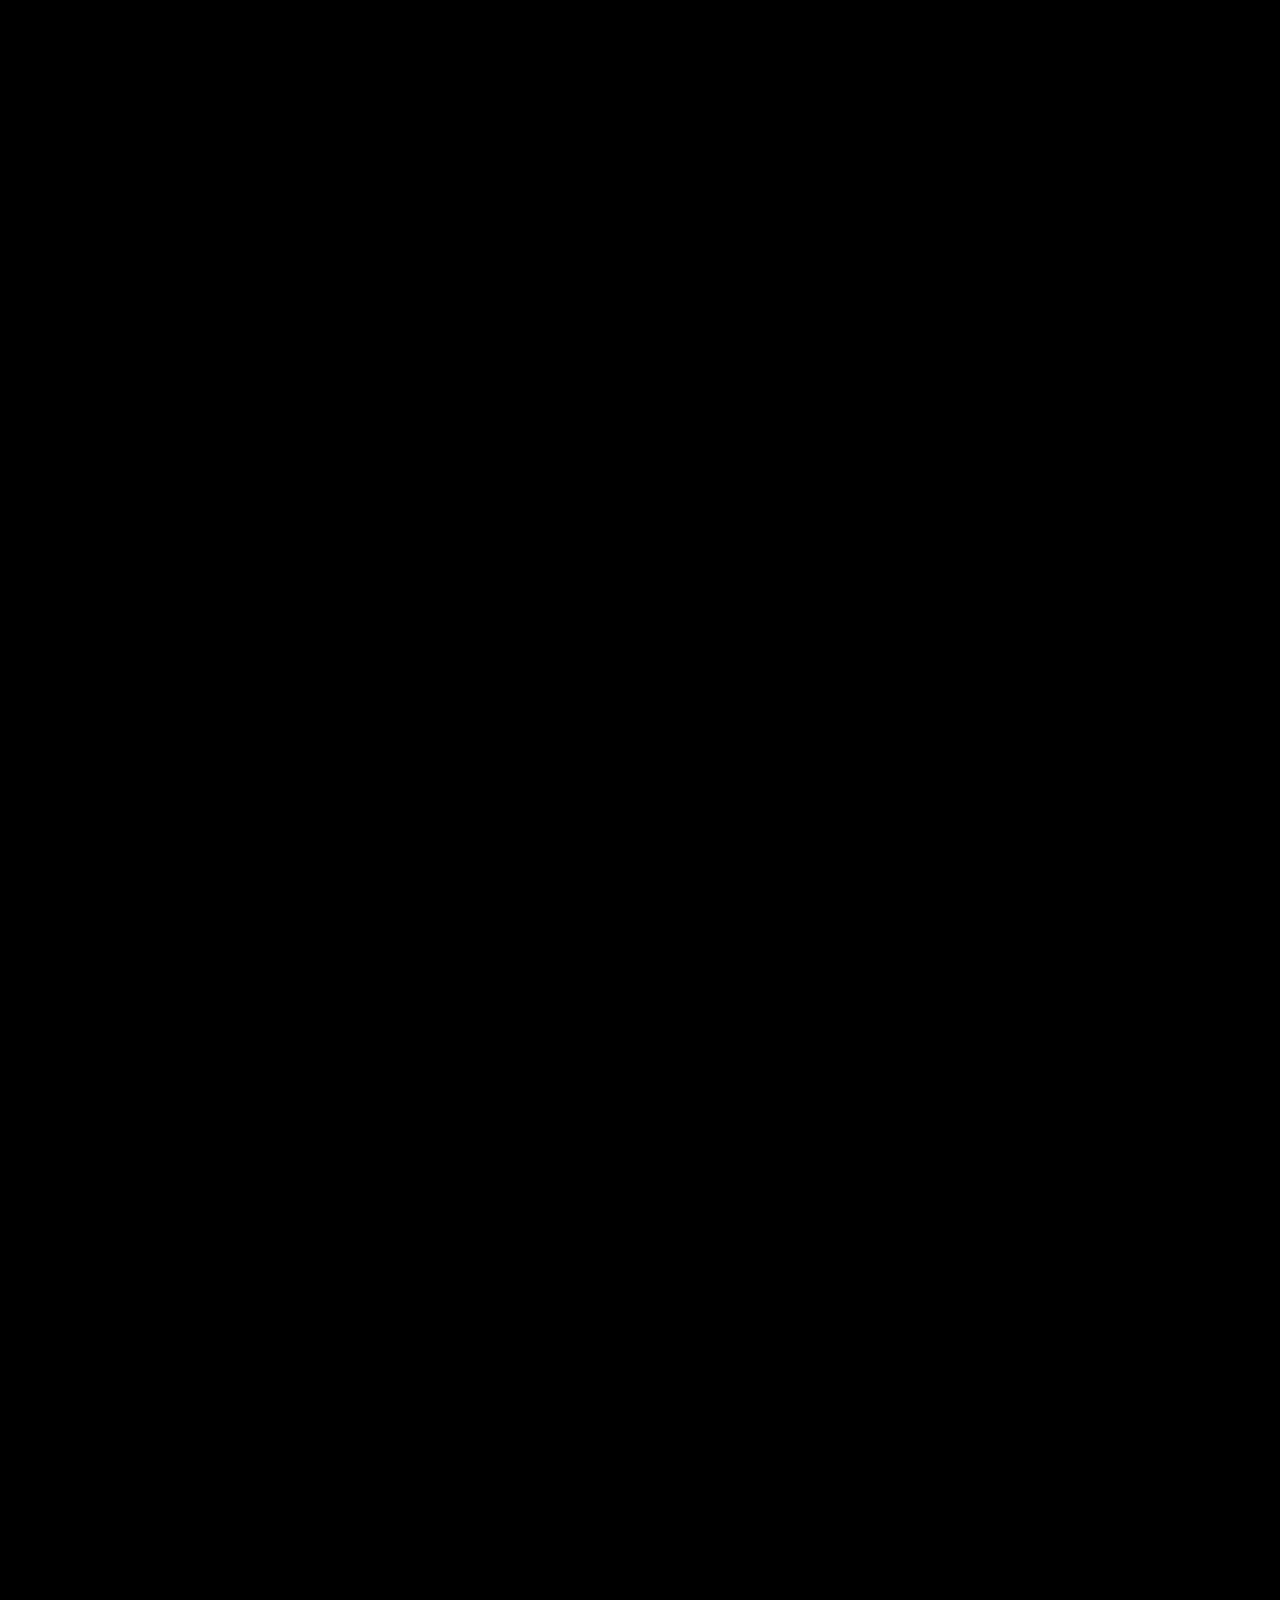
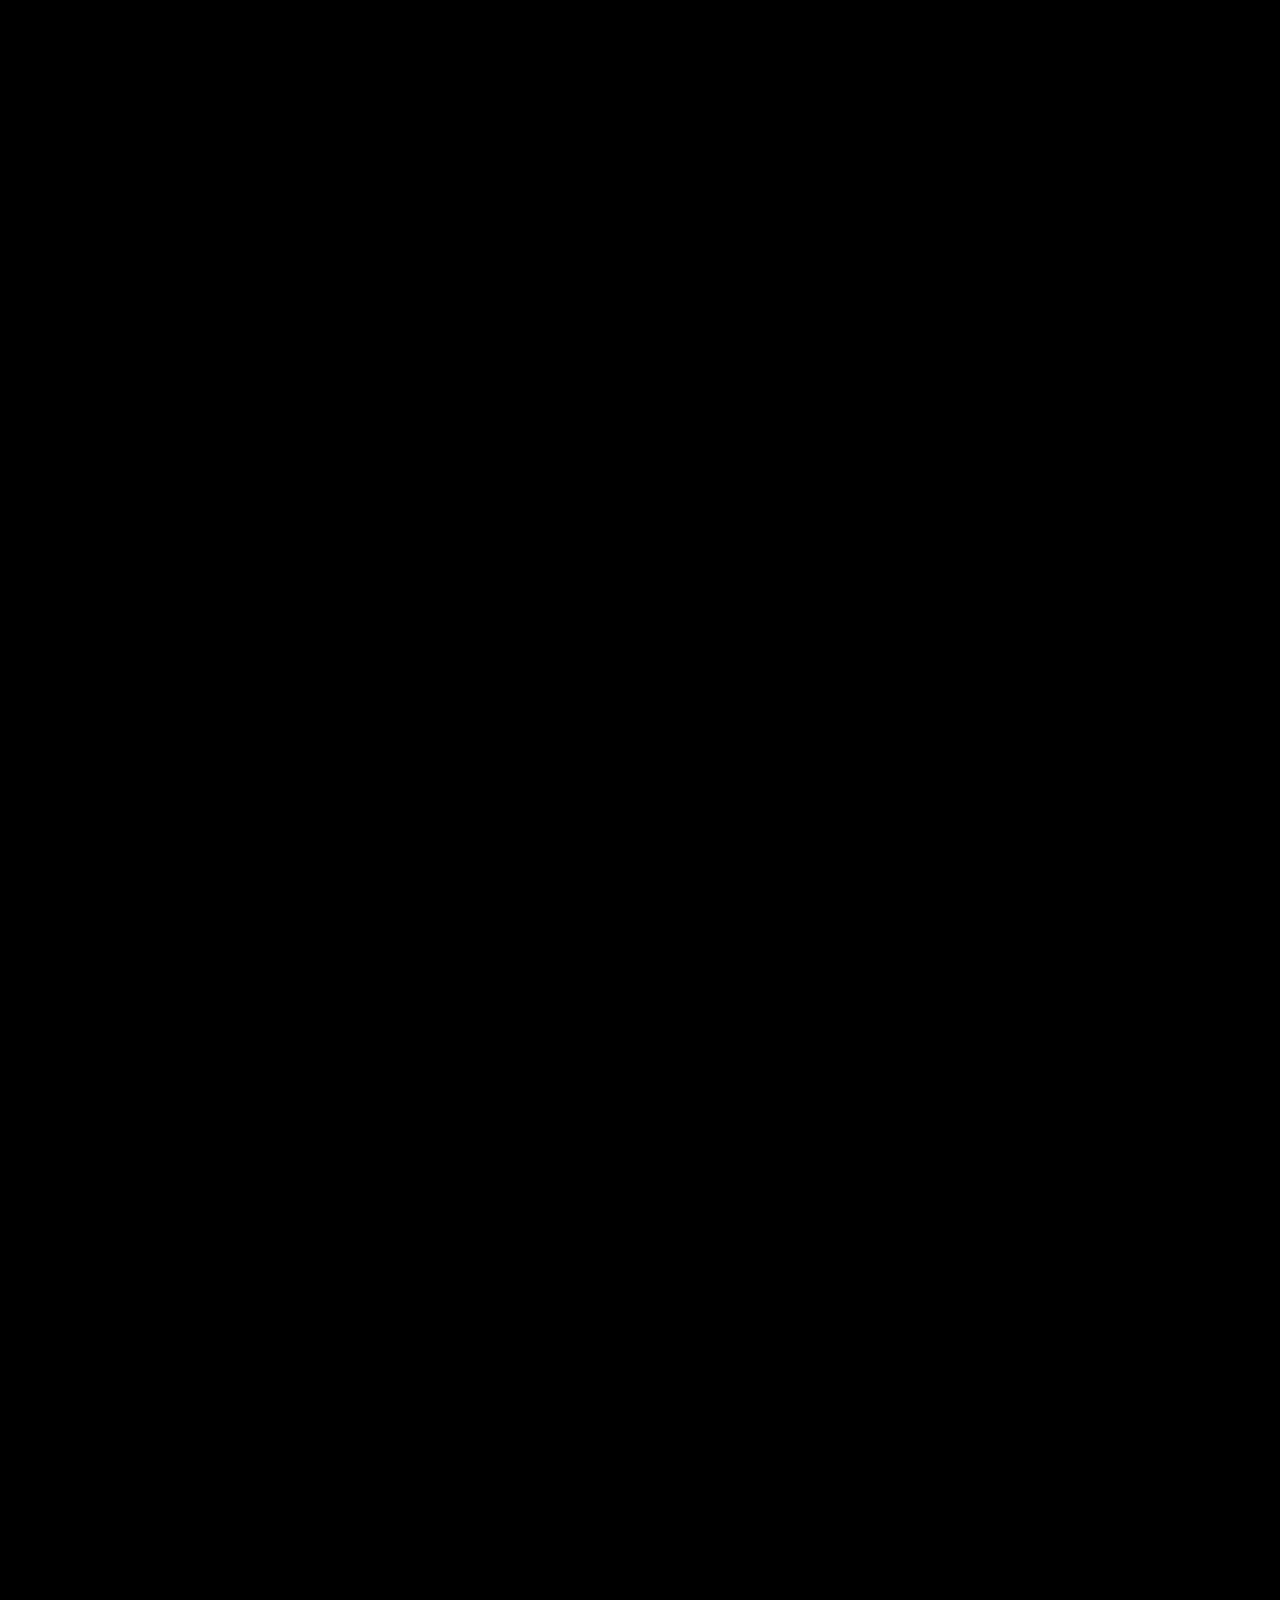
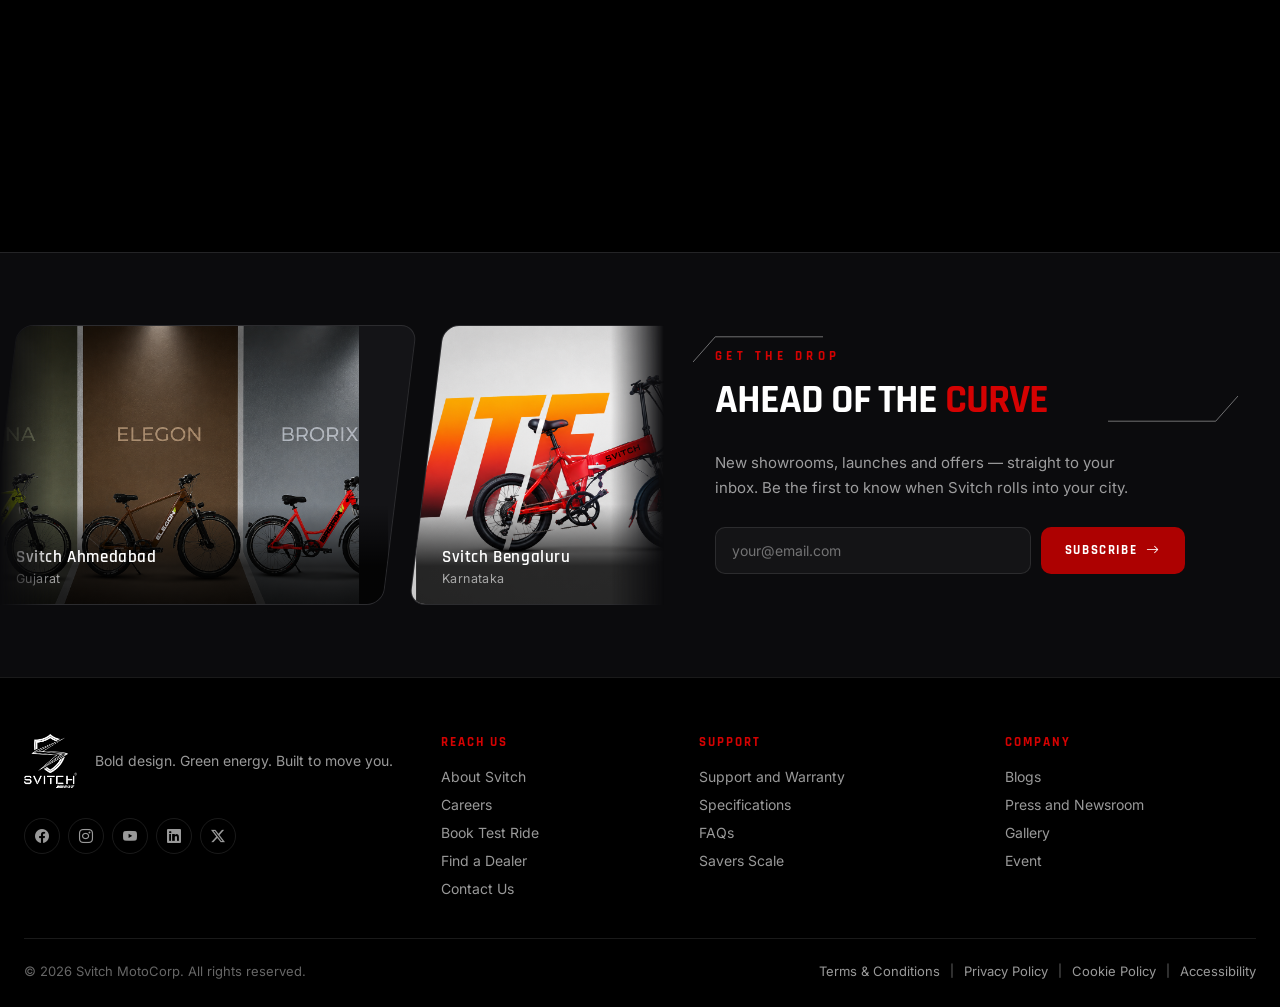
==== commit 20f86ef7: "New product pages and changes...." ====
--- a/index.html
+++ b/index.html
@@ -176,16 +176,16 @@
         <div class="swiper hero-banner-swiper" id="heroBannerSwiper">
           <div class="swiper-wrapper">
             <div class="swiper-slide hero-banner-slide">
-              <img src="images/slide-1.webp" alt="Svitch bike banner 1" />
+              <img src="images/slide-2.webp" alt="Lite XE" />
             </div>
             <div class="swiper-slide hero-banner-slide">
-              <img src="images/slide-2.webp" alt="Svitch bike banner 2" />
+              <img src="images/slide-1.webp" alt="3 cycles" />
             </div>
             <div class="swiper-slide hero-banner-slide">
-              <img src="images/slide-3.webp" alt="Svitch bike banner 3" />
+              <img src="images/slide-3.webp" alt="MXE" />
             </div>
             <div class="swiper-slide hero-banner-slide">
-              <img src="images/slide-4.webp" alt="Svitch bike banner 4" />
+              <img src="images/slide-4.webp" alt="Handpainted" />
             </div>
           </div>
         </div>
@@ -244,7 +244,7 @@
               <article class="pcard">
                 <div class="pcard-media">
                   <img
-                    src="images/products/handpainted/Gujarat.webp"
+                    src="images/products/handpainted/Gujarat1.webp"
                     alt="Svitch Handpainted"
                   />
                 </div>
@@ -265,10 +265,12 @@
 
               <article class="pcard">
                 <div class="pcard-media">
+                  <a href="./product-lite-xe-v2.html">
                   <img
-                    src="images/products/lite xe/Lite.webp"
+                    src="images/products/lite xe/Lite1.webp"
                     alt="Svitch Lite XE"
                   />
+                  </a>
                 </div>
                 <div class="pcard-body">
                   <h3 class="pcard-name">Svitch Lite XE</h3>
@@ -287,7 +289,9 @@
 
               <article class="pcard">
                 <div class="pcard-media">
-                  <img src="images/products/Mxe/MXE.webp" alt="Svitch MXE" />
+                  <a href="./product-mxe-v2.html">
+                  <img src="images/products/Mxe/MXE1.webp" alt="Svitch MXE" />
+                  </a>
                 </div>
                 <div class="pcard-body">
                   <h3 class="pcard-name">Svitch MXE</h3>
@@ -307,7 +311,7 @@
               <article class="pcard">
                 <div class="pcard-media">
                   <img
-                    src="images/products/Brorix_07.webp"
+                    src="images/products/Brorix1.webp"
                     alt="Svitch Brorix 7"
                   />
                 </div>
@@ -329,7 +333,7 @@
               <article class="pcard">
                 <div class="pcard-media">
                   <img
-                    src="images/products/Elegon.webp"
+                    src="images/products/Elegon1.webp"
                     alt="Svitch Elegon 7"
                   />
                 </div>
@@ -350,7 +354,7 @@
 
               <article class="pcard">
                 <div class="pcard-media">
-                  <img src="images/products/Velono.webp" alt="Svitch Velona" />
+                  <img src="images/products/Velono1.webp" alt="Svitch Velona" />
                 </div>
                 <div class="pcard-body">
                   <h3 class="pcard-name">Svitch Velona</h3>
@@ -369,7 +373,7 @@
 
               <article class="pcard">
                 <div class="pcard-media">
-                  <img src="images/Battery.webp" alt="Svitch Power Pack" />
+                  <img src="images/Battery1.webp" alt="Svitch Power Pack" />
                 </div>
                 <div class="pcard-body">
                   <h3 class="pcard-name">Svitch Power Pack</h3>
@@ -387,7 +391,7 @@
               </article>
               <article class="pcard">
                 <div class="pcard-media">
-                  <img src="images/DishBreak.webp" alt="Svitch Power Pack" />
+                  <img src="images/DishBreak1.webp" alt="Svitch Disk Break" />
                 </div>
                 <div class="pcard-body">
                   <h3 class="pcard-name">Svitch Disk Break</h3>
@@ -405,7 +409,7 @@
               </article>
               <article class="pcard">
                 <div class="pcard-media">
-                  <img src="images/XE-Display.webp" alt="Svitch Display" />
+                  <img src="images/XE-Display1.webp" alt="Svitch Display" />
                 </div>
                 <div class="pcard-body">
                   <h3 class="pcard-name">Svitch Display</h3>
@@ -423,7 +427,7 @@
               </article>
               <article class="pcard">
                 <div class="pcard-media">
-                  <img src="images/Svitch XE Motor.webp" alt="Svitch Motor" />
+                  <img src="images/Svitch XE Motor1.webp" alt="Svitch Motor" />
                 </div>
                 <div class="pcard-body">
                   <h3 class="pcard-name">Svitch Motor</h3>
@@ -445,7 +449,278 @@
       </div>
     </section>
 
-    <!-- SECTION 3 — FEATURES (bike + explore toggle → feature grid) -->
+    <!-- SECTION 3 — MEDIA / PRESS MARQUEE -->
+    <section class="media" id="media" aria-label="Svitch in the press">
+      <div class="container">
+        <div class="media-head heading-frame">
+          <svg
+            class="cf-mark cf-mark--tl"
+            viewBox="0 0 140 40"
+            preserveAspectRatio="none"
+            aria-hidden="true"
+          >
+            <polyline
+              points="0,40 24,12 140,12"
+              fill="none"
+              stroke="rgba(255,255,255,0.45)"
+              stroke-width="1"
+            />
+          </svg>
+          <div class="media-head-inner">
+            <div class="heading-copy">
+              <p class="eyebrow">In The Press</p>
+              <h2 class="heading-title">
+                The Media <span class="accent">Frenzy</span>
+              </h2>
+            </div>
+            <p class="heading-desc">
+              From launch day to every new city — the ride so far, as told by
+              the people covering it.
+            </p>
+          </div>
+          <svg
+            class="cf-mark cf-mark--br"
+            viewBox="0 0 140 40"
+            preserveAspectRatio="none"
+            aria-hidden="true"
+          >
+            <polyline
+              points="140,0 116,28 0,28"
+              fill="none"
+              stroke="rgba(255,255,255,0.45)"
+              stroke-width="1"
+            />
+          </svg>
+        </div>
+      </div>
+
+      <!-- Marquee. The track holds the logo list TWICE — the animation
+           travels exactly -50%, which lands on the start of the copy, so
+           the loop is seamless with no jump. The copy is aria-hidden so
+           screen readers only ever hear the list once. -->
+      <div class="media-marquee">
+        <div class="media-track">
+          <ul class="media-group">
+            <li class="media-logo">
+              <a
+                href="https://www.cnbctv18.com/auto/svitch-bike-has-launched-lite-xe-at-rs-74999-check-details-here-15087841.htm"
+                target="_blank"
+                rel="noopener"
+              >
+                <img
+                  src="images/media/cnbc-tv18.png"
+                  alt="CNBC TV18"
+                  loading="lazy"
+                  decoding="async"
+                />
+              </a>
+            </li>
+            <li class="media-logo">
+              <a
+                href="https://www.financialexpress.com/business/express-mobility-svitch-opens-experience-centre-in-bengaluru-2651701/"
+                target="_blank"
+                rel="noopener"
+              >
+                <img
+                  src="images/media/financial-express.png"
+                  alt="Financial Express"
+                  loading="lazy"
+                  decoding="async"
+                />
+              </a>
+            </li>
+            <li class="media-logo">
+              <a
+                href="https://timesofindia.indiatimes.com/auto/electric-bikes/svitch-lite-xe-foldable-e-cycle-launched-at-rs-74999-with-80-km-range/articleshow/95271665.cms"
+                target="_blank"
+                rel="noopener"
+              >
+                <img
+                  src="images/media/times-of-india.png"
+                  alt="The Times of India"
+                  loading="lazy"
+                  decoding="async"
+                />
+              </a>
+            </li>
+            <li class="media-logo">
+              <a
+                href="https://auto.economictimes.indiatimes.com/news/two-wheelers/motorcycles/svitch-motocorp-to-invest-inr-100-crore-in-electric-bike-project/91922670"
+                target="_blank"
+                rel="noopener"
+              >
+                <img
+                  src="images/media/et-auto.png"
+                  alt="ET Auto"
+                  loading="lazy"
+                  decoding="async"
+                />
+              </a>
+            </li>
+            <li class="media-logo">
+              <a
+                href="https://www.hindustantimes.com/car-bike/this-e-bicycle-from-svitch-bike-is-foldable-choose-yours-from-5-colour-options-101667472568483.html"
+                target="_blank"
+                rel="noopener"
+              >
+                <img
+                  src="images/media/hindustan-times.png"
+                  alt="Hindustan Times"
+                  loading="lazy"
+                  decoding="async"
+                />
+              </a>
+            </li>
+            <li class="media-logo">
+              <img
+                src="images/media/livemint.png"
+                alt="Livemint"
+                loading="lazy"
+                decoding="async"
+              />
+            </li>
+            <li class="media-logo">
+              <a
+                href="https://www.zigwheels.com/svitch-bike-bikes/csr-762/colours"
+                target="_blank"
+                rel="noopener"
+              >
+                <img
+                  src="images/media/zigwheels.png"
+                  alt="ZigWheels"
+                  loading="lazy"
+                  decoding="async"
+                />
+              </a>
+            </li>
+            <li class="media-logo">
+              <a
+                href="https://www.drivespark.com/off-beat/switch-lite-xe-foldable-electric-bicycle-launched-rs-74999-specs-range-power-top-speed-details-036979.html"
+                target="_blank"
+                rel="noopener"
+              >
+                <img
+                  src="images/media/drivespark.png"
+                  alt="DriveSpark"
+                  loading="lazy"
+                  decoding="async"
+                />
+              </a>
+            </li>
+            <li class="media-logo">
+              <a
+                href="https://www.timesdrive.in/electric-vehicles/svitch-motocorp-expands-to-pune-partners-with-dak-automotives-for-retail-presence-article-151362737"
+                target="_blank"
+                rel="noopener"
+              >
+                <img
+                  src="images/media/times-drive.png"
+                  alt="Times Drive"
+                  loading="lazy"
+                  decoding="async"
+                />
+              </a>
+            </li>
+            <li class="media-logo">
+              <a
+                href="https://www.autoguideindia.com/e-mobility/svitch-bike-enters-pune-in-collaboration-with-dak-automotives/"
+                target="_blank"
+                rel="noopener"
+              >
+                <img
+                  src="images/media/autoguide.png"
+                  alt="Autoguide India"
+                  loading="lazy"
+                  decoding="async"
+                />
+              </a>
+            </li>
+            <li class="media-logo">
+              <a
+                href="https://www.evmechanica.com/svitch-bike-expands-to-pune-with-dak-automotives-partnership/"
+                target="_blank"
+                rel="noopener"
+              >
+                <img
+                  src="images/media/ev-mechanica.png"
+                  alt="EV Mechanica"
+                  loading="lazy"
+                  decoding="async"
+                />
+              </a>
+            </li>
+            <li class="media-logo">
+              <a
+                href="https://www.bisinfotech.com/svitch-bike-expands-to-pune-with-dak-automotives-partnership/"
+                target="_blank"
+                rel="noopener"
+              >
+                <img
+                  src="images/media/bis-infotech.png"
+                  alt="BIS Infotech"
+                  loading="lazy"
+                  decoding="async"
+                />
+              </a>
+            </li>
+          </ul>
+
+          <!-- Seamless-loop duplicate — kept in sync with the list above -->
+          <ul class="media-group" aria-hidden="true">
+            <li class="media-logo">
+              <img src="images/media/cnbc-tv18.png" alt="" loading="lazy" />
+            </li>
+            <li class="media-logo">
+              <img
+                src="images/media/financial-express.png"
+                alt=""
+                loading="lazy"
+              />
+            </li>
+            <li class="media-logo">
+              <img
+                src="images/media/times-of-india.png"
+                alt=""
+                loading="lazy"
+              />
+            </li>
+            <li class="media-logo">
+              <img src="images/media/et-auto.png" alt="" loading="lazy" />
+            </li>
+            <li class="media-logo">
+              <img
+                src="images/media/hindustan-times.png"
+                alt=""
+                loading="lazy"
+              />
+            </li>
+            <li class="media-logo">
+              <img src="images/media/livemint.png" alt="" loading="lazy" />
+            </li>
+            <li class="media-logo">
+              <img src="images/media/zigwheels.png" alt="" loading="lazy" />
+            </li>
+            <li class="media-logo">
+              <img src="images/media/drivespark.png" alt="" loading="lazy" />
+            </li>
+            <li class="media-logo">
+              <img src="images/media/times-drive.png" alt="" loading="lazy" />
+            </li>
+            <li class="media-logo">
+              <img src="images/media/autoguide.png" alt="" loading="lazy" />
+            </li>
+            <li class="media-logo">
+              <img src="images/media/ev-mechanica.png" alt="" loading="lazy" />
+            </li>
+            <li class="media-logo">
+              <img src="images/media/bis-infotech.png" alt="" loading="lazy" />
+            </li>
+          </ul>
+        </div>
+      </div>
+    </section>
+
+    <!-- SECTION 4 — FEATURES (bike + explore toggle → feature grid) -->
     <section
       class="features"
       id="technology"
@@ -572,7 +847,7 @@
       </div>
     </section>
 
-    <!-- SECTION 4 — SVITCH MERCHANDISE --->
+    <!-- SECTION 5 — SVITCH MERCHANDISE --->
     <section class="merch" id="merch" aria-label="Svitch merchandise">
       <div class="container">
         <!-- Heading — corner-frame, title left + desc right (matches Section 2) -->
@@ -807,7 +1082,7 @@
       </div>
     </section>
 
-    <!-- SECTION 5 — SVITCH CYCLES -->
+    <!-- SECTION 6 — SVITCH CYCLES -->
     <section
       class="cycles"
       id="cycles"
@@ -820,7 +1095,7 @@
       <div class="cycles-banner" id="cyclesBanner" aria-hidden="true">
         <div class="cycles-banner-layer">
           <img
-            src="images/explore-cycle.webp"
+            src="images/explore.webp"
             alt=""
             loading="lazy"
             decoding="async"
@@ -880,13 +1155,45 @@
         <div class="hotspot-layer" id="hotspotLayer"></div>
       </div>
 
+      <!-- Service promises — sit under the bike, on the banner -->
+      <ul class="cycle-promises">
+        <li class="promise-card">
+          <i class="bi bi-truck promise-icon" aria-hidden="true"></i>
+          <div class="promise-copy">
+            <h3 class="promise-title">Fastest Delivery</h3>
+            <p class="promise-note">Hassle-free, quick delivery in India</p>
+          </div>
+        </li>
+        <li class="promise-card">
+          <i class="bi bi-credit-card-2-back promise-icon" aria-hidden="true"></i>
+          <div class="promise-copy">
+            <h3 class="promise-title">Secure Payments</h3>
+            <p class="promise-note">Payment protected by Razorpay</p>
+          </div>
+        </li>
+        <li class="promise-card">
+          <i class="bi bi-headset promise-icon" aria-hidden="true"></i>
+          <div class="promise-copy">
+            <h3 class="promise-title">24*7 Support</h3>
+            <p class="promise-note">Customer service active 24*7 all-over</p>
+          </div>
+        </li>
+        <li class="promise-card">
+          <i class="bi bi-box-seam promise-icon" aria-hidden="true"></i>
+          <div class="promise-copy">
+            <h3 class="promise-title">Trustworthy Service</h3>
+            <p class="promise-note">Trustworthy and reliable service provider</p>
+          </div>
+        </li>
+      </ul>
+
       <!-- <div class="hero-foot">
         <a href="#products" class="btn-primary btn-lg">Explore The Build</a>
         <a href="#specs" class="btn-ghost">View Full Specs</a>
       </div> -->
     </section>
 
-    <!-- SECTION 6 — SVITCH STORIES -->
+    <!-- SECTION 7 — SVITCH STORIES -->
     <section class="stories" id="stories" aria-label="Svitch stories gallery">
       <div class="stories-scroll" id="storiesScroll">
         <div class="stories-sticky">
@@ -975,6 +1282,167 @@
             <div class="stories-card"><img src="./images/Stories/slide.jpg" alt="Svitch story 10" loading="lazy" /></div> -->
           </div>
         </div>
+      </div>
+    </section>
+
+    <!-- SECTION 8 — DEALERS + NEWSLETTER (skewed tile rail) -->
+    <section class="dealers" id="dealers" aria-label="Svitch dealers and newsletter">
+      <div class="dealers-rail">
+        <div class="dealers-track">
+          <ul class="dealers-group">
+            <li class="dealer-card">
+              <img src="images/slide-1.webp" alt="Svitch dealership, Ahmedabad" loading="lazy" />
+              <div class="dealer-card-label">
+                <span class="dealer-name">Svitch Ahmedabad</span>
+                <span class="dealer-city">Gujarat</span>
+              </div>
+            </li>
+            <li class="dealer-card">
+              <img src="images/slide-2.webp" alt="Svitch dealership, Bengaluru" loading="lazy" />
+              <div class="dealer-card-label">
+                <span class="dealer-name">Svitch Bengaluru</span>
+                <span class="dealer-city">Karnataka</span>
+              </div>
+            </li>
+            <li class="dealer-card">
+              <img src="images/slide-3.webp" alt="Svitch dealership, Pune" loading="lazy" />
+              <div class="dealer-card-label">
+                <span class="dealer-name">Svitch Pune</span>
+                <span class="dealer-city">Maharashtra</span>
+              </div>
+            </li>
+            <li class="dealer-card">
+              <img src="images/slide-4.webp" alt="Svitch dealership, Mumbai" loading="lazy" />
+              <div class="dealer-card-label">
+                <span class="dealer-name">Svitch Mumbai</span>
+                <span class="dealer-city">Maharashtra</span>
+              </div>
+            </li>
+            <li class="dealer-card">
+              <img src="images/slide-2.webp" alt="Svitch dealership, Hyderabad" loading="lazy" />
+              <div class="dealer-card-label">
+                <span class="dealer-name">Svitch Hyderabad</span>
+                <span class="dealer-city">Telangana</span>
+              </div>
+            </li>
+            <li class="dealer-card">
+              <img src="images/slide-1.webp" alt="Svitch dealership, Delhi NCR" loading="lazy" />
+              <div class="dealer-card-label">
+                <span class="dealer-name">Svitch Delhi NCR</span>
+                <span class="dealer-city">New Delhi</span>
+              </div>
+            </li>
+          </ul>
+
+          <!-- Seamless-loop duplicate — keep in sync with the list above -->
+          <ul class="dealers-group" aria-hidden="true">
+            <li class="dealer-card">
+              <img src="images/slide-1.webp" alt="" loading="lazy" />
+              <div class="dealer-card-label">
+                <span class="dealer-name">Svitch Ahmedabad</span>
+                <span class="dealer-city">Gujarat</span>
+              </div>
+            </li>
+            <li class="dealer-card">
+              <img src="images/slide-2.webp" alt="" loading="lazy" />
+              <div class="dealer-card-label">
+                <span class="dealer-name">Svitch Bengaluru</span>
+                <span class="dealer-city">Karnataka</span>
+              </div>
+            </li>
+            <li class="dealer-card">
+              <img src="images/slide-3.webp" alt="" loading="lazy" />
+              <div class="dealer-card-label">
+                <span class="dealer-name">Svitch Pune</span>
+                <span class="dealer-city">Maharashtra</span>
+              </div>
+            </li>
+            <li class="dealer-card">
+              <img src="images/slide-4.webp" alt="" loading="lazy" />
+              <div class="dealer-card-label">
+                <span class="dealer-name">Svitch Mumbai</span>
+                <span class="dealer-city">Maharashtra</span>
+              </div>
+            </li>
+            <li class="dealer-card">
+              <img src="images/slide-2.webp" alt="" loading="lazy" />
+              <div class="dealer-card-label">
+                <span class="dealer-name">Svitch Hyderabad</span>
+                <span class="dealer-city">Telangana</span>
+              </div>
+            </li>
+            <li class="dealer-card">
+              <img src="images/slide-1.webp" alt="" loading="lazy" />
+              <div class="dealer-card-label">
+                <span class="dealer-name">Svitch Delhi NCR</span>
+                <span class="dealer-city">New Delhi</span>
+              </div>
+            </li>
+          </ul>
+        </div>
+      </div>
+
+      <div class="dealers-copy">
+        <div class="dealers-head heading-frame">
+          <svg
+            class="cf-mark cf-mark--tl"
+            viewBox="0 0 140 40"
+            preserveAspectRatio="none"
+            aria-hidden="true"
+          >
+            <polyline
+              points="0,40 24,12 140,12"
+              fill="none"
+              stroke="rgba(255,255,255,0.45)"
+              stroke-width="1"
+            />
+          </svg>
+          <div class="heading-copy">
+            <p class="eyebrow">Get The Drop</p>
+            <h2 class="heading-title">
+              Ahead Of The <span class="accent">Curve</span>
+            </h2>
+          </div>
+          <svg
+            class="cf-mark cf-mark--br"
+            viewBox="0 0 140 40"
+            preserveAspectRatio="none"
+            aria-hidden="true"
+          >
+            <polyline
+              points="140,0 116,28 0,28"
+              fill="none"
+              stroke="rgba(255,255,255,0.45)"
+              stroke-width="1"
+            />
+          </svg>
+        </div>
+
+        <p class="dealers-desc">
+          New showrooms, launches and offers — straight to your inbox. Be the
+          first to know when Svitch rolls into your city.
+        </p>
+
+        <form class="newsletter-form" id="newsletterForm" novalidate>
+          <label class="sr-only" for="newsletterEmail">Email address</label>
+          <input
+            type="email"
+            id="newsletterEmail"
+            name="email"
+            placeholder="your@email.com"
+            autocomplete="email"
+            required
+          />
+          <button type="submit">
+            Subscribe <i class="bi bi-arrow-right"></i>
+          </button>
+          <p class="newsletter-msg" id="newsletterMsg" role="status"></p>
+        </form>
+<!-- 
+        <p class="dealers-fine">
+          Two emails a month. Unsubscribe any time — we never share your
+          address.
+        </p> -->
       </div>
     </section>
 
--- a/style.css
+++ b/style.css
@@ -842,6 +842,84 @@
     font-weight: 500;
     letter-spacing: 0.4px;
     line-height: 1.35;
+}
+
+/* —— Service promise cards ——
+   Four reassurance cards under the bike. They sit ON the blurred banner,
+   so the fill is translucent + blurred rather than a flat panel — the
+   photo stays readable through them and they don't read as a pasted-on
+   strip. House theme: dark glass, hairline border, red icon. */
+.cycle-promises {
+    position: relative;
+    z-index: 2;
+    width: 100%;
+    max-width: 1320px;
+    /* The bike PNG carries a -12% bottom margin to trim its baked-in
+       reflection, so the gap above is measured from the artwork, not the
+       file — hence the larger top value. */
+    margin: 64px auto 0;
+    padding: 0;
+    list-style: none;
+    display: grid;
+    grid-template-columns: repeat(4, 1fr);
+    gap: 20px;
+}
+
+.promise-card {
+    display: flex;
+    align-items: flex-start;
+    gap: 16px;
+    padding: 22px 22px 24px;
+    border: 1px solid var(--line);
+    border-radius: 14px;
+    background: rgba(20, 20, 23, 0.62);
+    -webkit-backdrop-filter: blur(14px);
+    backdrop-filter: blur(14px);
+    transition: border-color 0.3s var(--ease), transform 0.3s var(--ease),
+        background 0.3s var(--ease);
+}
+.promise-card:hover {
+    border-color: rgba(173, 1, 1, 0.55);
+    background: rgba(20, 20, 23, 0.78);
+    transform: translateY(-4px);
+}
+
+.promise-icon {
+    flex: none;
+    font-size: 26px;
+    line-height: 1;
+    margin-top: 2px;
+    color: var(--red-lit);
+    transition: transform 0.3s var(--ease);
+}
+.promise-card:hover .promise-icon { transform: scale(1.1); }
+
+.promise-copy { min-width: 0; }
+
+.promise-title {
+    margin: 0 0 6px;
+    font-family: var(--font-heading);
+    font-size: 17px;
+    font-weight: 600;
+    letter-spacing: 0.6px;
+    color: var(--white);
+}
+.promise-note {
+    margin: 0;
+    font-family: var(--font-body);
+    font-size: 13.5px;
+    line-height: 1.6;
+    color: var(--text-soft);
+}
+
+@media (max-width: 1024px) {
+    .cycle-promises { grid-template-columns: repeat(2, 1fr); gap: 16px; margin-top: 52px; }
+}
+@media (max-width: 520px) {
+    .cycle-promises { grid-template-columns: 1fr; gap: 12px; margin-top: 40px; }
+    .promise-card { padding: 18px; gap: 14px; }
+    .promise-icon { font-size: 23px; }
+    .promise-title { font-size: 16px; }
 }
 
 /* —— Hero footer buttons —— */
@@ -1430,7 +1508,158 @@
 }
 
 /* ============================================================ */
-/* SECTION 3 — FEATURES (bike → explore → feature grid)          */
+/* SECTION 3 — MEDIA / PRESS MARQUEE                            */
+/* ============================================================ */
+.media {
+    position: relative;
+    background: var(--black);
+    padding: var(--section-gap) 0 calc(var(--section-gap) + 8px);
+    overflow: hidden;
+}
+
+/* Heading — same corner-frame block as Products / Merch / Cycles */
+.media-head {
+    position: relative;
+    padding: 32px 0 30px;
+    margin-bottom: 30px;
+}
+.media-head .cf-mark--tl { top: 8px; left: -22px; }
+.media-head .cf-mark--br { bottom: 8px; right: -22px; }
+.media-head .heading-title .accent { color: var(--red-lit); }
+
+.media-head-inner {
+    display: flex;
+    align-items: flex-end;
+    justify-content: space-between;
+    flex-wrap: wrap;
+    gap: 18px 48px;
+}
+.media-head .heading-copy { min-width: 0; }
+.media-head .heading-copy .eyebrow { margin-bottom: 16px; letter-spacing: 4.5px; }
+.media-head .heading-copy .heading-title {
+    font-size: clamp(30px, 3.6vw, 46px);
+    line-height: 1.08;
+}
+.media-head .heading-desc {
+    flex: 0 1 auto;
+    max-width: 380px;
+    font-size: 15px;
+    line-height: 1.7;
+    color: var(--text-soft);
+    text-align: right;
+    margin: 0;
+}
+
+/* ——— Marquee rail ———
+   The live svitchbike.com does this with a <marquee> tag plus a 3s
+   setTimeout that un-hides it. <marquee> is deprecated, can't be paused
+   and ignores reduced-motion, so this is a CSS translate instead: the
+   track holds the logo list twice and slides exactly -50%, which lands on
+   the start of the duplicate — visually identical to frame 0, so the loop
+   never jumps. */
+.media-marquee {
+    position: relative;
+    width: 100%;
+    overflow: hidden;
+    /* Full-bleed rail: the logos run edge to edge, ignoring .container */
+    padding: 6px 0;
+    /* Feather both ends so logos dissolve instead of being guillotined */
+    -webkit-mask-image: linear-gradient(
+        90deg,
+        transparent 0,
+        #000 90px,
+        #000 calc(100% - 90px),
+        transparent 100%
+    );
+    mask-image: linear-gradient(
+        90deg,
+        transparent 0,
+        #000 90px,
+        #000 calc(100% - 90px),
+        transparent 100%
+    );
+}
+
+.media-track {
+    display: flex;
+    width: max-content;
+    animation: media-scroll 46s linear infinite;
+}
+/* Hovering the rail holds it still so a logo can actually be clicked */
+.media-marquee:hover .media-track { animation-play-state: paused; }
+
+@keyframes media-scroll {
+    from { transform: translateX(0); }
+    to   { transform: translateX(-50%); }
+}
+
+.media-group {
+    display: flex;
+    align-items: center;
+    gap: 64px;
+    margin: 0;
+    /* Trailing space must equal the gap, or the seam between the two
+       copies shows up as one tighter gap every lap */
+    padding: 0 64px 0 0;
+    list-style: none;
+    flex: none;
+}
+
+.media-logo {
+    display: flex;
+    align-items: center;
+    justify-content: center;
+    flex: none;
+    height: 56px;
+}
+.media-logo a {
+    display: flex;
+    align-items: center;
+    height: 100%;
+}
+/* Every source PNG is cropped tight to its artwork, so these two caps size
+   the LOGO rather than transparent padding — that padding was up to 87% of
+   some files and was what made the row look so uneven. The browser takes
+   whichever cap binds first, so a tall mark (CNBC) matches on height and a
+   long wordmark (Financial Express) matches on width. */
+.media-logo img {
+    display: block;
+    max-height: 36px;
+    max-width: 180px;
+    width: auto;
+    height: auto;
+    /* Logos sit back until pointed at, so the rail reads as one texture
+       rather than twelve competing brand colours on black */
+    opacity: 0.75;
+    transition: opacity 0.3s var(--ease), transform 0.3s var(--ease);
+}
+.media-logo a:hover img {
+    opacity: 1;
+    transform: scale(1.06);
+}
+
+@media (max-width: 788px) {
+    .media-head { padding: 24px 0 22px; margin-bottom: 22px; }
+    .media-head-inner { flex-direction: column; align-items: flex-start; gap: 10px; }
+    .media-head .heading-desc { text-align: left; max-width: 100%; }
+    .media-group { gap: 40px; padding-right: 40px; }
+    .media-logo { height: 44px; }
+    .media-logo img { max-height: 28px; max-width: 140px; }
+    .media-marquee {
+        -webkit-mask-image: linear-gradient(90deg, transparent 0, #000 40px, #000 calc(100% - 40px), transparent 100%);
+        mask-image: linear-gradient(90deg, transparent 0, #000 40px, #000 calc(100% - 40px), transparent 100%);
+    }
+    .media-track { animation-duration: 32s; }
+}
+
+/* No auto-scroll — the rail becomes a normal swipeable row instead. */
+@media (prefers-reduced-motion: reduce) {
+    .media-marquee { overflow-x: auto; }
+    .media-track { animation: none; }
+}
+
+/* ============================================================ */
+/* SECTION 4 — FEATURES (bike → explore → feature grid)          */
 /* ============================================================ */
 .features {
     position: relative;
@@ -1652,7 +1881,7 @@
 }
 
 /* ============================================================ */
-/* SECTION 3 — FEATURES RESPONSIVE                              */
+/* SECTION 4 — FEATURES RESPONSIVE                              */
 /* ============================================================ */
 @media (max-width: 1180px) {
     .features { padding: 30px 40px 32px; }
@@ -1680,7 +1909,7 @@
 }
 
 /* ============================================================ */
-/* SECTION 4 — SVITCH MERCHANDISE (Royal-Enfield auto carousel)  */
+/* SECTION 5 — SVITCH MERCHANDISE (Royal-Enfield auto carousel)  */
 /* ============================================================ */
 .merch {
     position: relative;
@@ -1927,7 +2156,7 @@
 }
 
 /* ============================================================ */
-/* SECTION 4 — MERCH RESPONSIVE                                 */
+/* SECTION 5 — MERCH RESPONSIVE                                 */
 /* ============================================================ */
 @media (max-width: 787px) {
     .merch { padding: var(--section-gap) 0 64px; }
@@ -1947,7 +2176,7 @@
 }
 
 /* ============================================================ */
-/* SECTION 5 — SVITCH STORIES (zoom-on-scroll gallery)          */
+/* SECTION 7 — SVITCH STORIES (zoom-on-scroll gallery)          */
 /* CSR-762 c4 mechanism: tall section, sticky viewport, stacked */
 /* cards that scale up one after another, cut corners (TL + BR) */
 /* ============================================================ */
@@ -2061,6 +2290,241 @@
 /* FOOTER — Svitch-branded copy of the CSR762 footer            */
 /* brand + link columns, bottom bar, back-to-top button         */
 /* ============================================================ */
+/* ============================================================ */
+/* SECTION 8 — DEALERS + NEWSLETTER (skewed tile rail)          */
+/* ============================================================ */
+.sr-only {
+    position: absolute;
+    width: 1px;
+    height: 1px;
+    padding: 0;
+    margin: -1px;
+    overflow: hidden;
+    clip: rect(0, 0, 0, 0);
+    white-space: nowrap;
+    border: 0;
+}
+
+.dealers {
+    position: relative;
+    display: grid;
+    grid-template-columns: 1.08fr 0.92fr;
+    align-items: center;
+    gap: clamp(24px, 4vw, 64px);
+    background: var(--surface);
+    border-top: 1px solid var(--line);
+    overflow: hidden;
+}
+
+/* ——— Rail ———
+   Full-bleed off the left edge. Track holds the card list twice and
+   travels exactly -50%, which lands on the start of the duplicate, so the
+   loop is seamless. Trailing padding on each group must equal the gap or
+   the seam shows as one tight join every lap. */
+.dealers-rail {
+    overflow: hidden;
+    padding: var(--section-gap) 0;
+    -webkit-mask-image: linear-gradient(
+        90deg, transparent 0, #000 8%, #000 92%, transparent 100%);
+    mask-image: linear-gradient(
+        90deg, transparent 0, #000 8%, #000 92%, transparent 100%);
+}
+.dealers-track {
+    display: flex;
+    width: max-content;
+    animation: dealers-scroll 48s linear infinite;
+}
+.dealers-rail:hover .dealers-track { animation-play-state: paused; }
+
+@keyframes dealers-scroll {
+    from { transform: translateX(0); }
+    to   { transform: translateX(-50%); }
+}
+
+.dealers-group {
+    display: flex;
+    align-items: center;
+    gap: 26px;
+    margin: 0;
+    padding: 0 26px 0 0;
+    list-style: none;
+    flex: none;
+}
+
+/* ——— Dealer card ———
+   Landscape and large, because these carry storefront photos that have to
+   be legible — a tall narrow tile would crop a shopfront to nothing. The
+   skew is a shallow 7deg for the same reason: enough to echo the angular
+   corner-frame headings, not enough to distort what's in the picture. */
+.dealer-card {
+    position: relative;
+    flex: none;
+    width: 400px;
+    height: 280px;
+    border-radius: 16px;
+    overflow: hidden;
+    transform: skewX(-7deg);
+    background: var(--surface-2);
+    border: 1px solid var(--line);
+    transition: transform 0.4s var(--ease), border-color 0.4s var(--ease);
+}
+.dealer-card:hover {
+    transform: skewX(-7deg) scale(1.03);
+    border-color: rgba(173, 1, 1, 0.55);
+}
+
+/* The photo is counter-skewed so it sits upright inside the slanted frame.
+   The 120%/-10% overhang covers the corners the shear would leave empty —
+   without it you get transparent wedges at the left and right edges. */
+.dealer-card img {
+    width: 120%;
+    height: 100%;
+    margin-left: -10%;
+    object-fit: cover;
+    transform: skewX(7deg);
+    transition: transform 0.6s var(--ease);
+}
+.dealer-card:hover img { transform: skewX(7deg) scale(1.06); }
+
+.dealer-card-label {
+    position: absolute;
+    left: 0;
+    right: 0;
+    bottom: 0;
+    display: flex;
+    flex-direction: column;
+    gap: 3px;
+    padding: 42px 26px 18px;
+    transform: skewX(7deg);
+    background: linear-gradient(transparent, rgba(0, 0, 0, 0.82) 62%);
+    pointer-events: none;
+}
+.dealer-name {
+    font-family: var(--font-heading);
+    font-size: 17px;
+    font-weight: 600;
+    letter-spacing: 0.6px;
+    color: var(--white);
+}
+.dealer-city {
+    font-family: var(--font-body);
+    font-size: 12.5px;
+    letter-spacing: 0.4px;
+    color: var(--text-soft);
+}
+
+/* ——— Copy + form ——— */
+.dealers-copy {
+    padding: var(--section-gap) clamp(24px, 5vw, 72px) var(--section-gap) 0;
+}
+.dealers-head { padding: 22px 0 10px; margin-bottom: 18px; }
+.dealers-head .cf-mark--tl { top: 0; left: -22px; }
+.dealers-head .cf-mark--br { bottom: 0; right: -22px; }
+.dealers-head .heading-copy .eyebrow { margin-bottom: 14px; letter-spacing: 4.5px; }
+.dealers-head .heading-copy .heading-title {
+    font-size: clamp(28px, 3.2vw, 42px);
+    line-height: 1.08;
+}
+.dealers-head .heading-title .accent { color: var(--red-lit); }
+
+.dealers-desc {
+    margin: 0 0 26px;
+    max-width: 430px;
+    font-size: 15px;
+    line-height: 1.7;
+    color: var(--text-soft);
+}
+
+.newsletter-form {
+    display: flex;
+    gap: 10px;
+    flex-wrap: wrap;
+    max-width: 470px;
+}
+.newsletter-form input {
+    flex: 1 1 220px;
+    min-width: 0;
+    padding: 14px 16px;
+    font-family: var(--font-body);
+    font-size: 14px;
+    color: var(--white);
+    background: rgba(255, 255, 255, 0.04);
+    border: 1px solid var(--line);
+    border-radius: 10px;
+    outline: none;
+    transition: border-color 0.25s var(--ease), background 0.25s var(--ease);
+}
+.newsletter-form input::placeholder { color: var(--text-dim); }
+.newsletter-form input:focus {
+    border-color: var(--red-lit);
+    background: rgba(255, 255, 255, 0.07);
+}
+.newsletter-form.is-error input { border-color: var(--red-lit); }
+
+.newsletter-form button {
+    flex: none;
+    display: inline-flex;
+    align-items: center;
+    gap: 9px;
+    padding: 14px 24px;
+    font-family: var(--font-heading);
+    font-size: 13px;
+    font-weight: 700;
+    letter-spacing: 1.6px;
+    text-transform: uppercase;
+    color: var(--white);
+    background: var(--red);
+    border: 0;
+    border-radius: 10px;
+    cursor: pointer;
+    transition: background 0.25s var(--ease), transform 0.25s var(--ease);
+}
+.newsletter-form button:hover {
+    background: var(--red-lit);
+    transform: translateY(-2px);
+}
+.newsletter-form.is-done button {
+    background: rgba(255, 255, 255, 0.1);
+    pointer-events: none;
+    transform: none;
+}
+
+.newsletter-msg {
+    flex: 1 0 100%;
+    margin: 2px 0 0;
+    min-height: 18px;
+    font-size: 12.5px;
+    color: var(--text-dim);
+}
+.newsletter-form.is-error .newsletter-msg { color: var(--red-lit); }
+
+.dealers-fine {
+    margin: 16px 0 0;
+    font-size: 12.5px;
+    color: var(--text-dim);
+}
+
+@media (max-width: 1024px) {
+    .dealers { grid-template-columns: 1fr; gap: 0; }
+    /* Rail below the copy on narrow screens so the form is reached first */
+    .dealers-rail { order: 2; padding: 0 0 var(--section-gap); }
+    .dealers-copy { order: 1; padding: var(--section-gap) 24px 32px; }
+    .dealers-desc { max-width: 100%; }
+    .dealer-card { width: 320px; height: 224px; }
+}
+@media (max-width: 600px) {
+    .dealer-card { width: 250px; height: 176px; }
+    .dealers-group { gap: 18px; padding-right: 18px; }
+    .dealer-card-label { padding: 34px 20px 14px; }
+    .dealer-name { font-size: 15px; }
+    .dealers-track { animation-duration: 34s; }
+}
+
+@media (prefers-reduced-motion: reduce) {
+    .dealers-rail { overflow-x: auto; }
+    .dealers-track { animation: none; }
+}
+
 #footer {
     background: var(--black);
     border-top: 1px solid var(--line);
